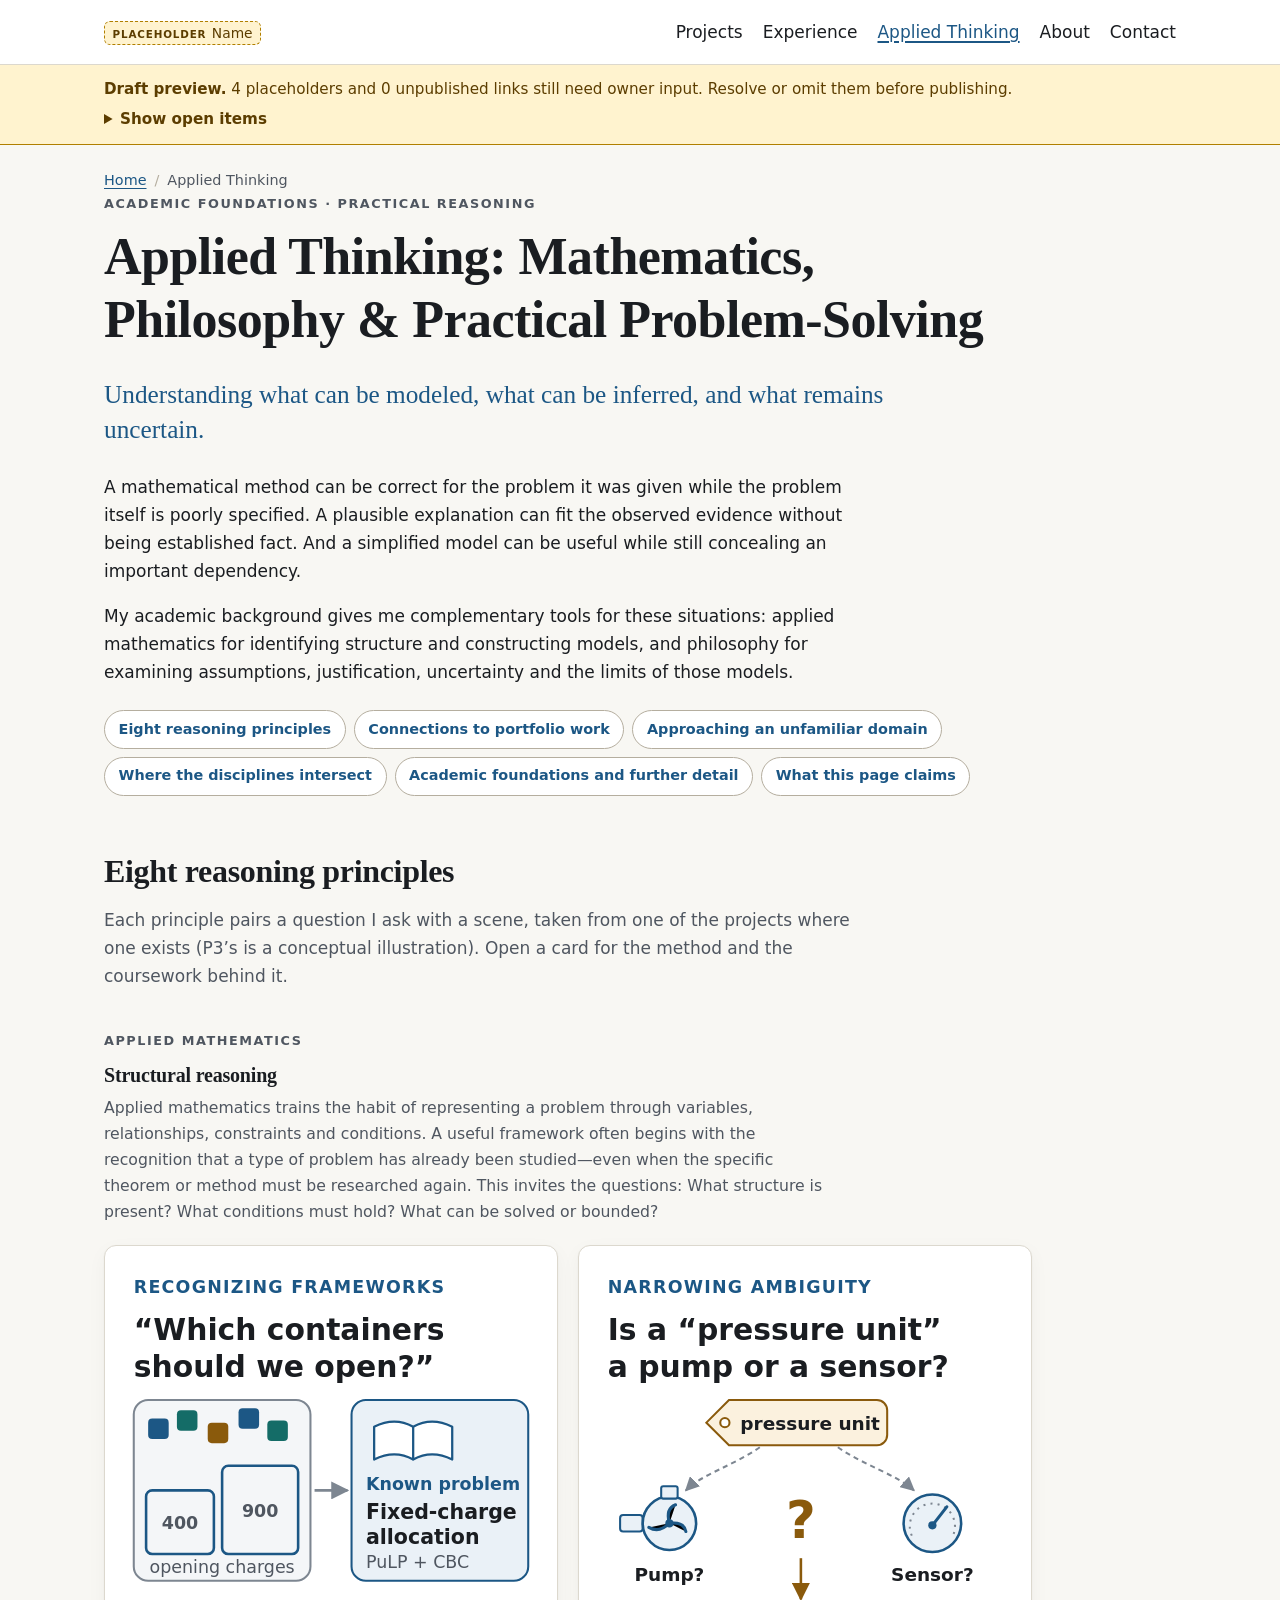
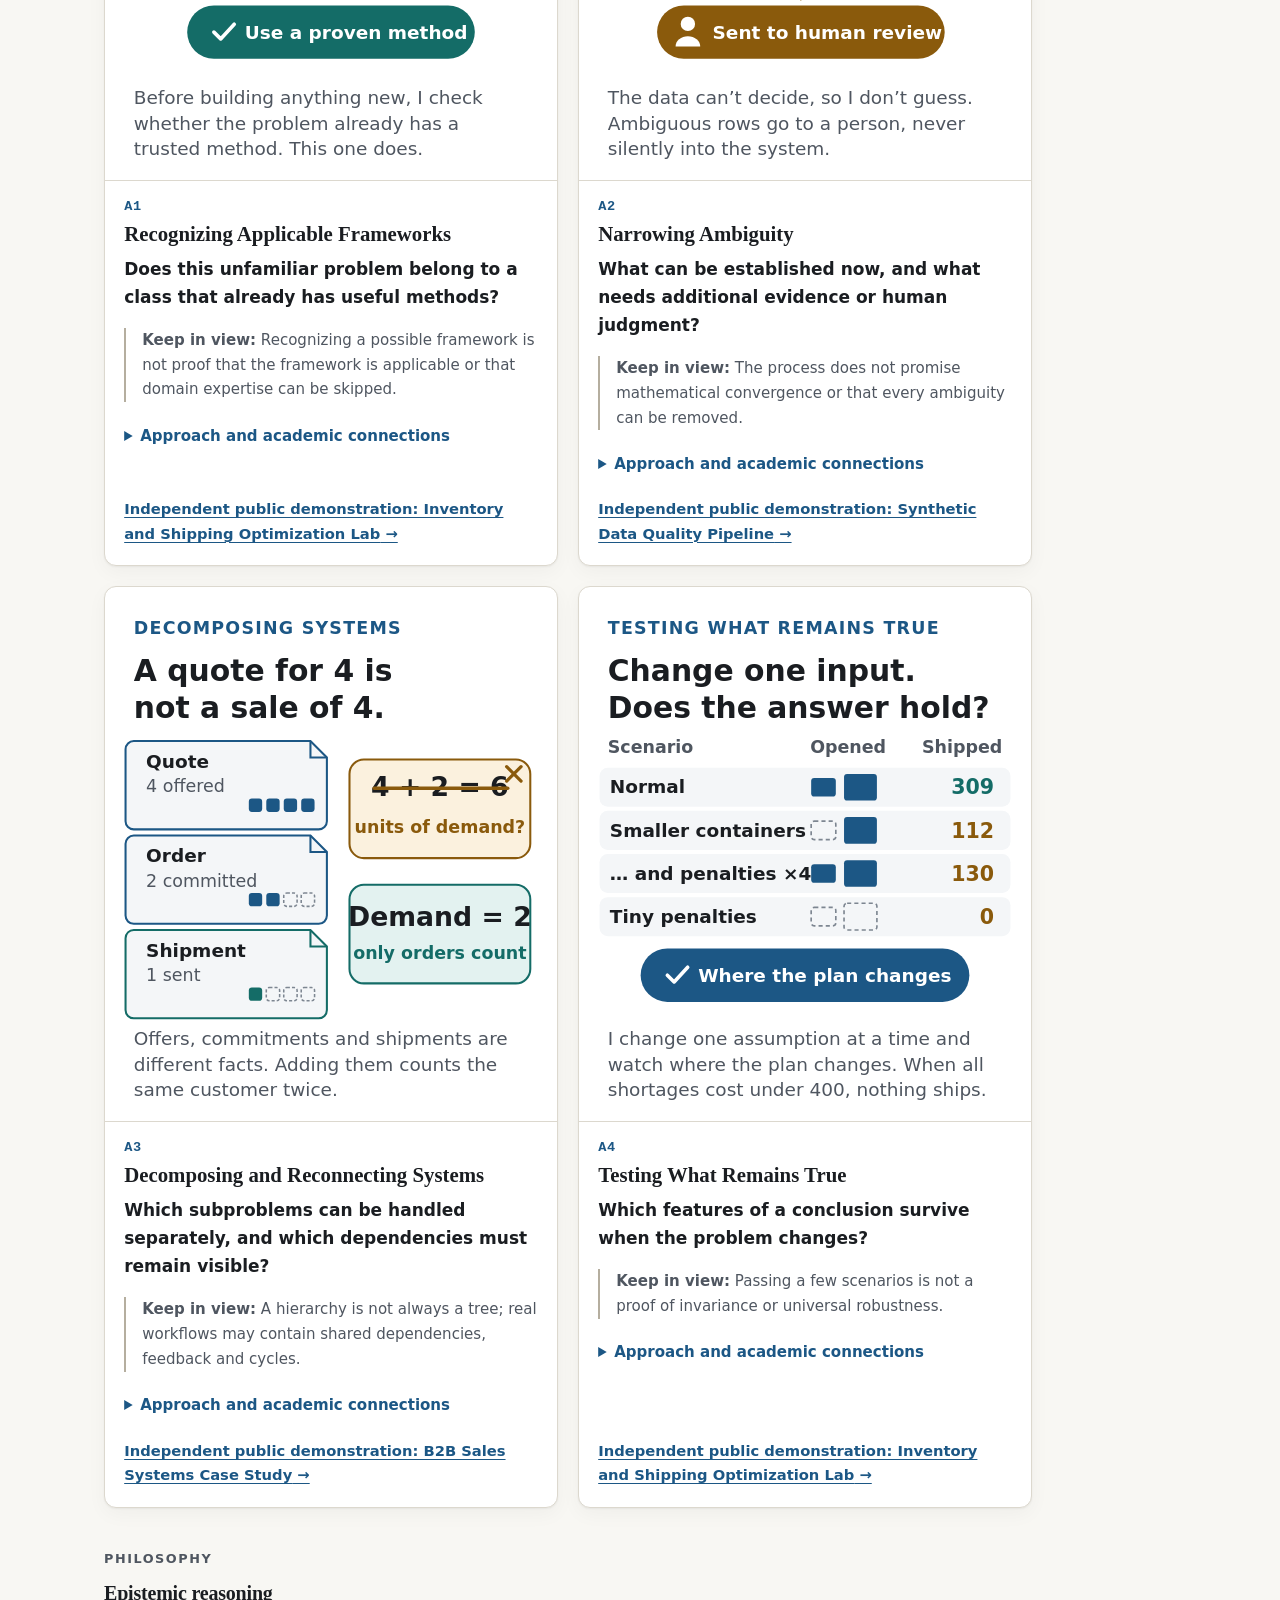
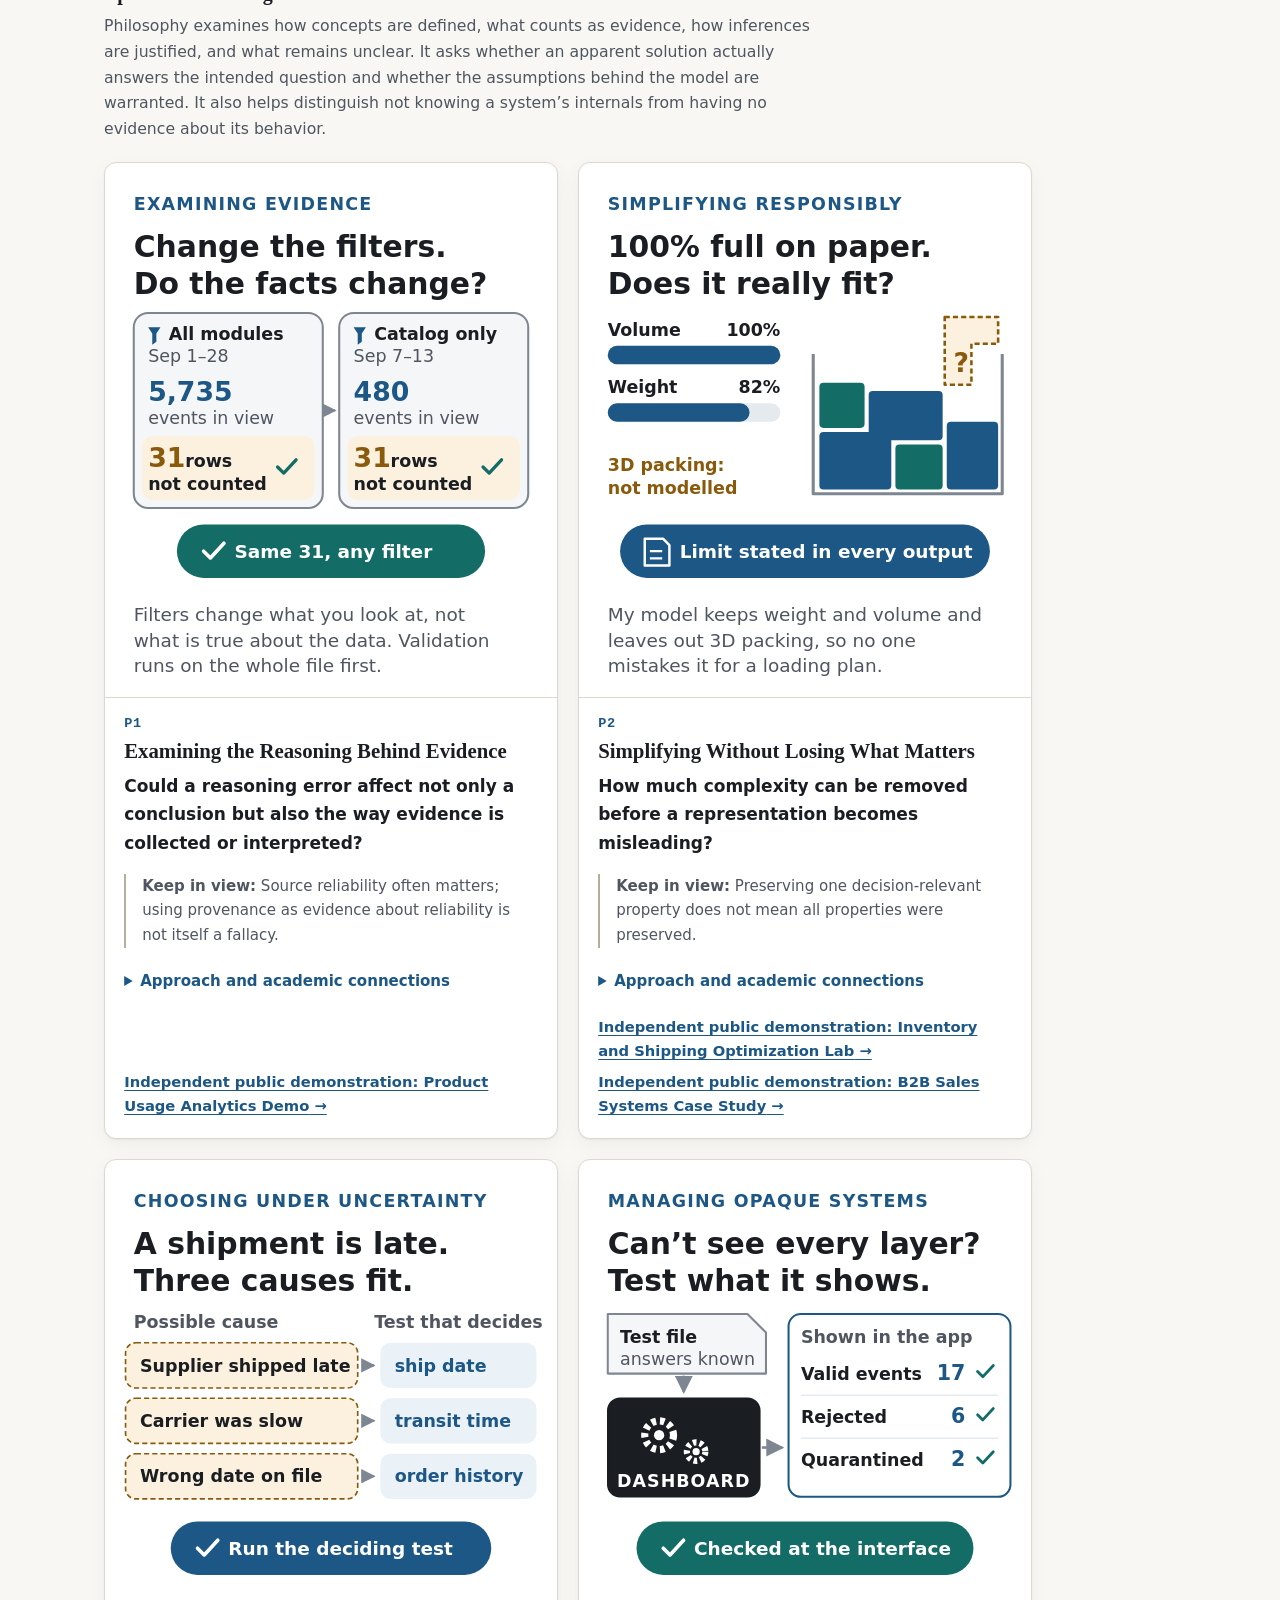
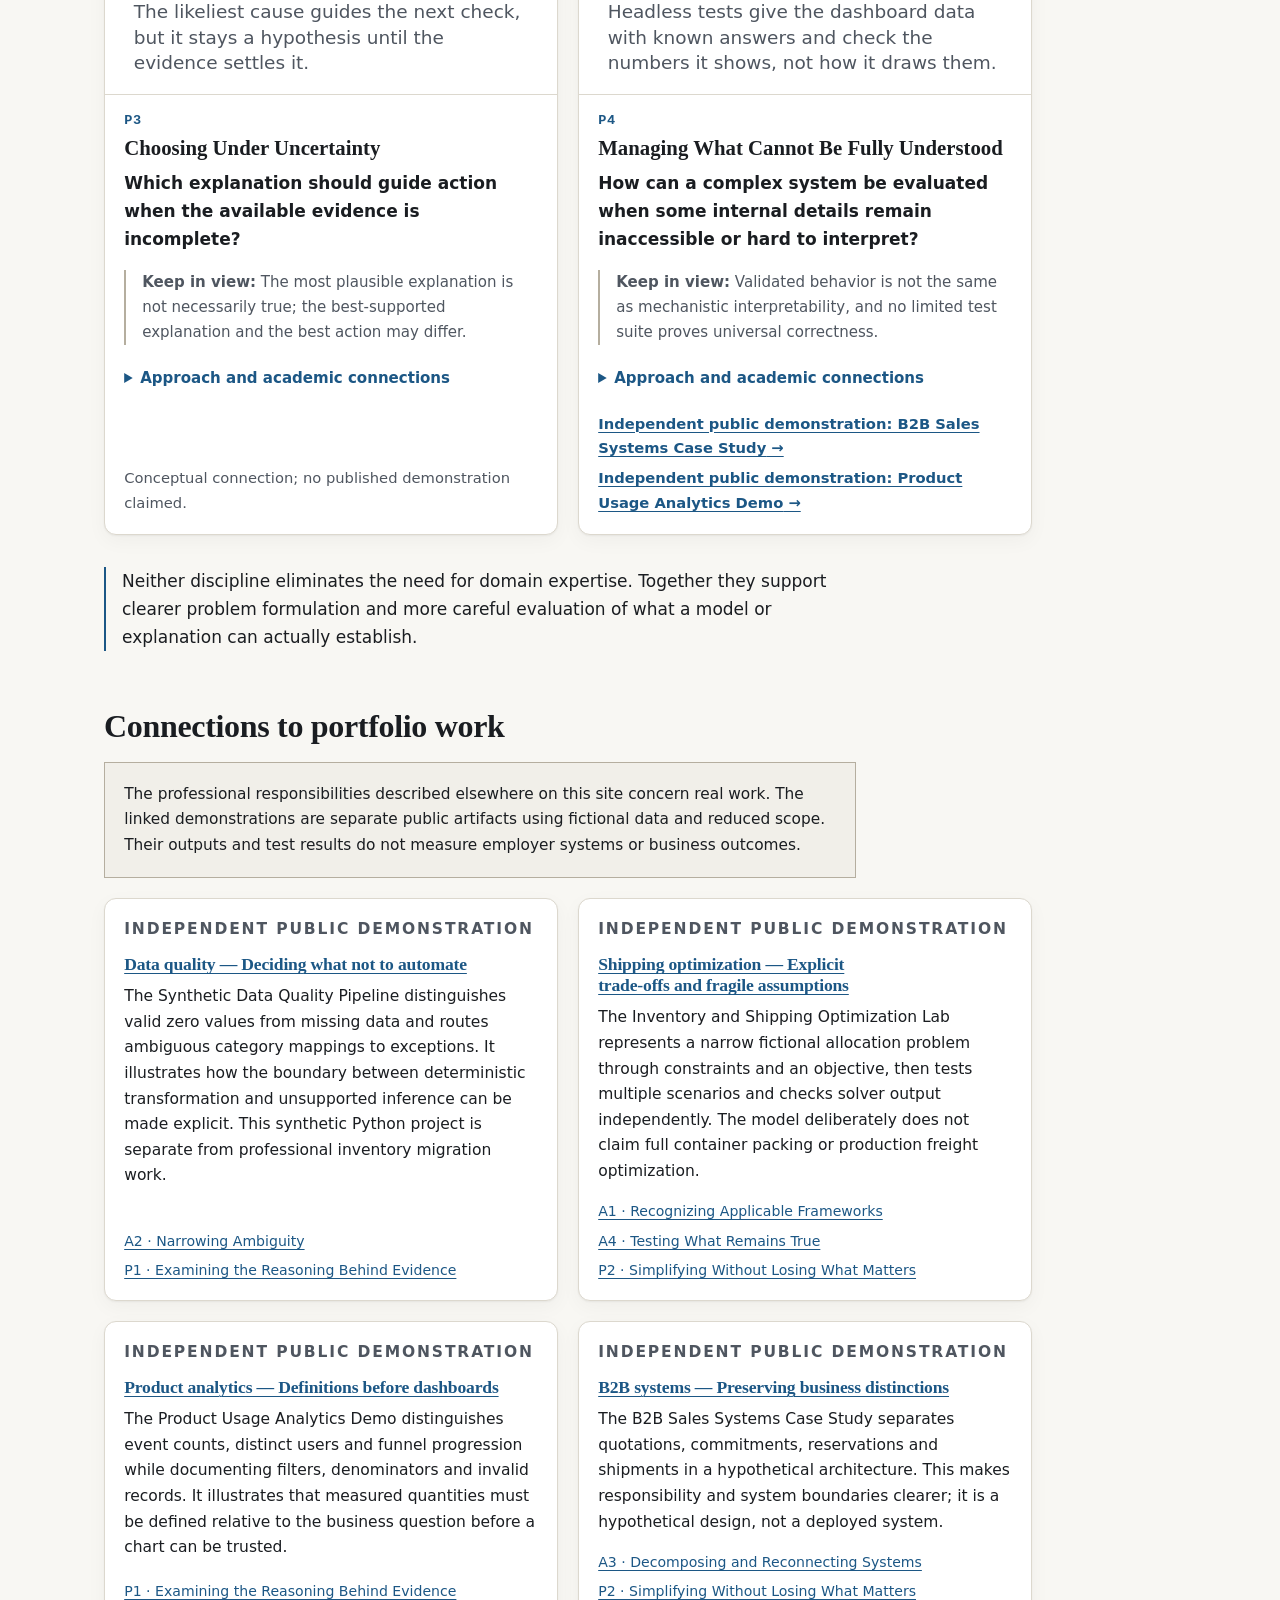
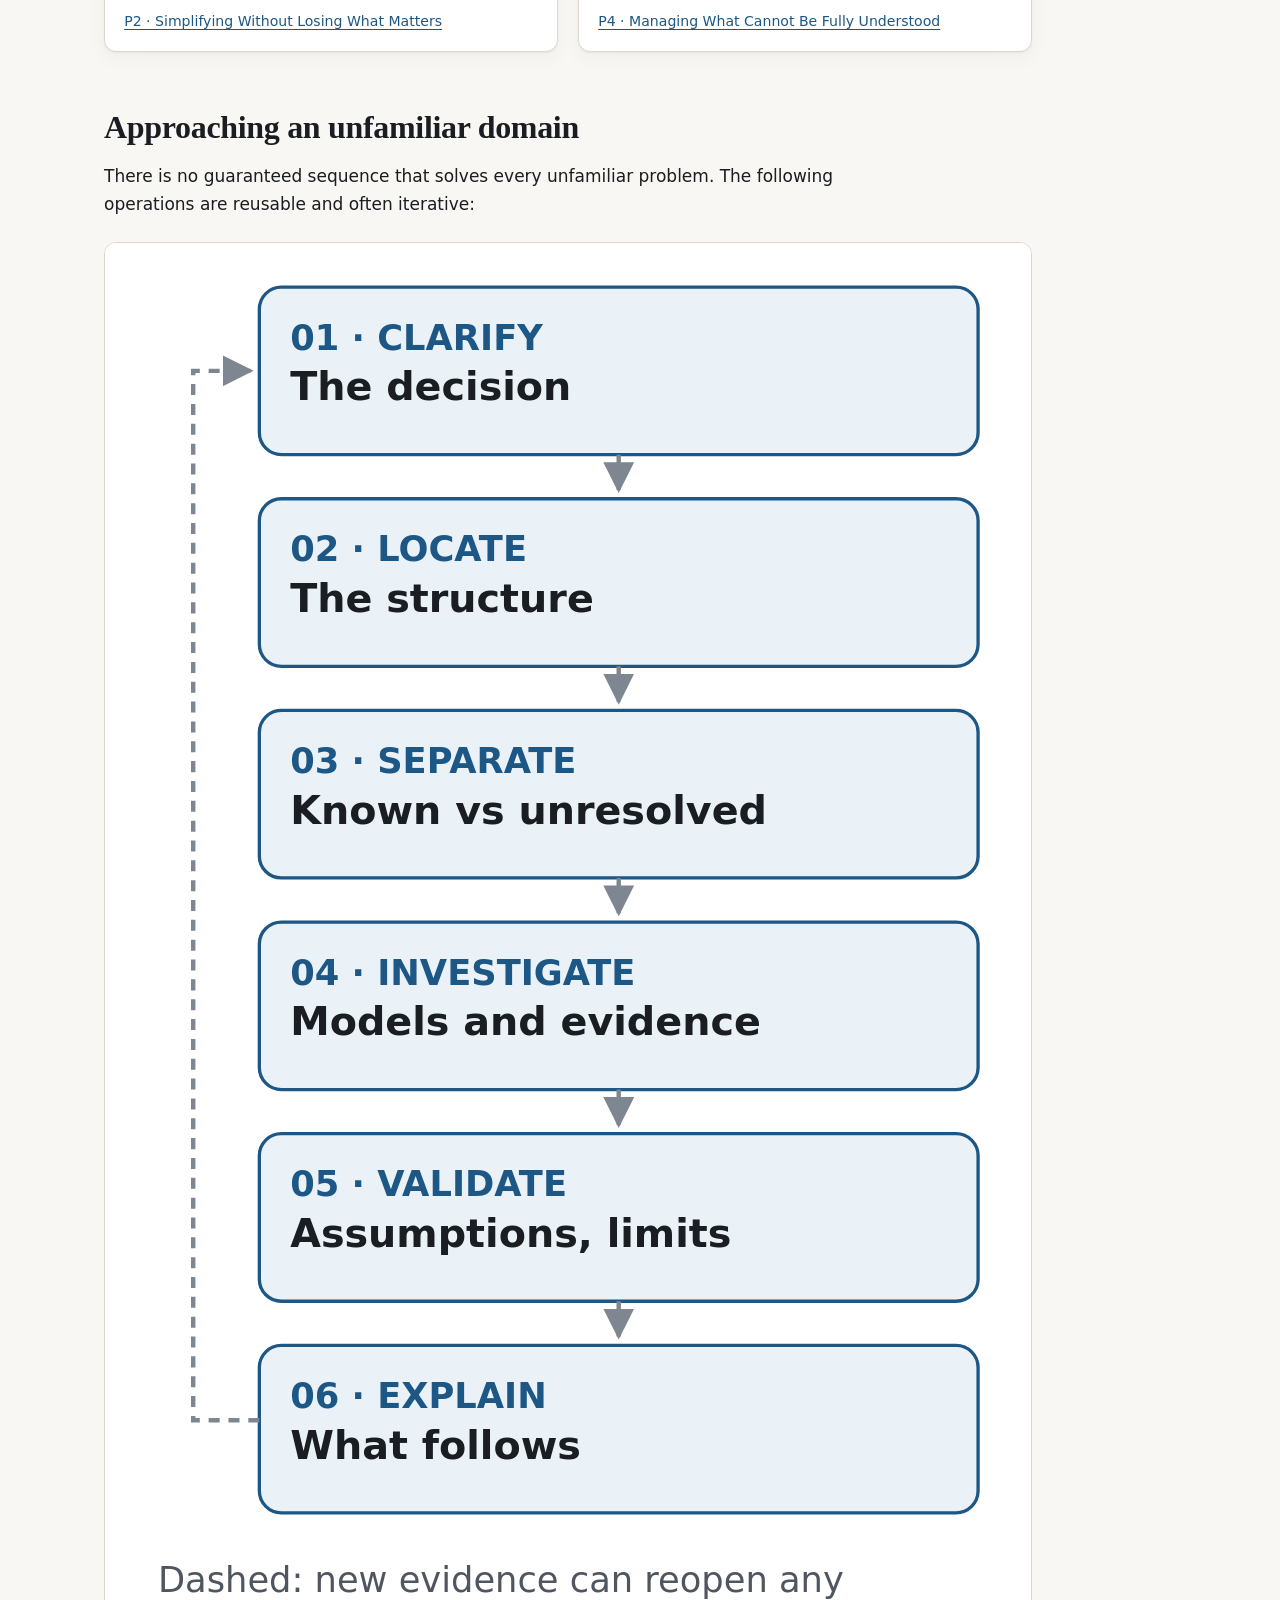
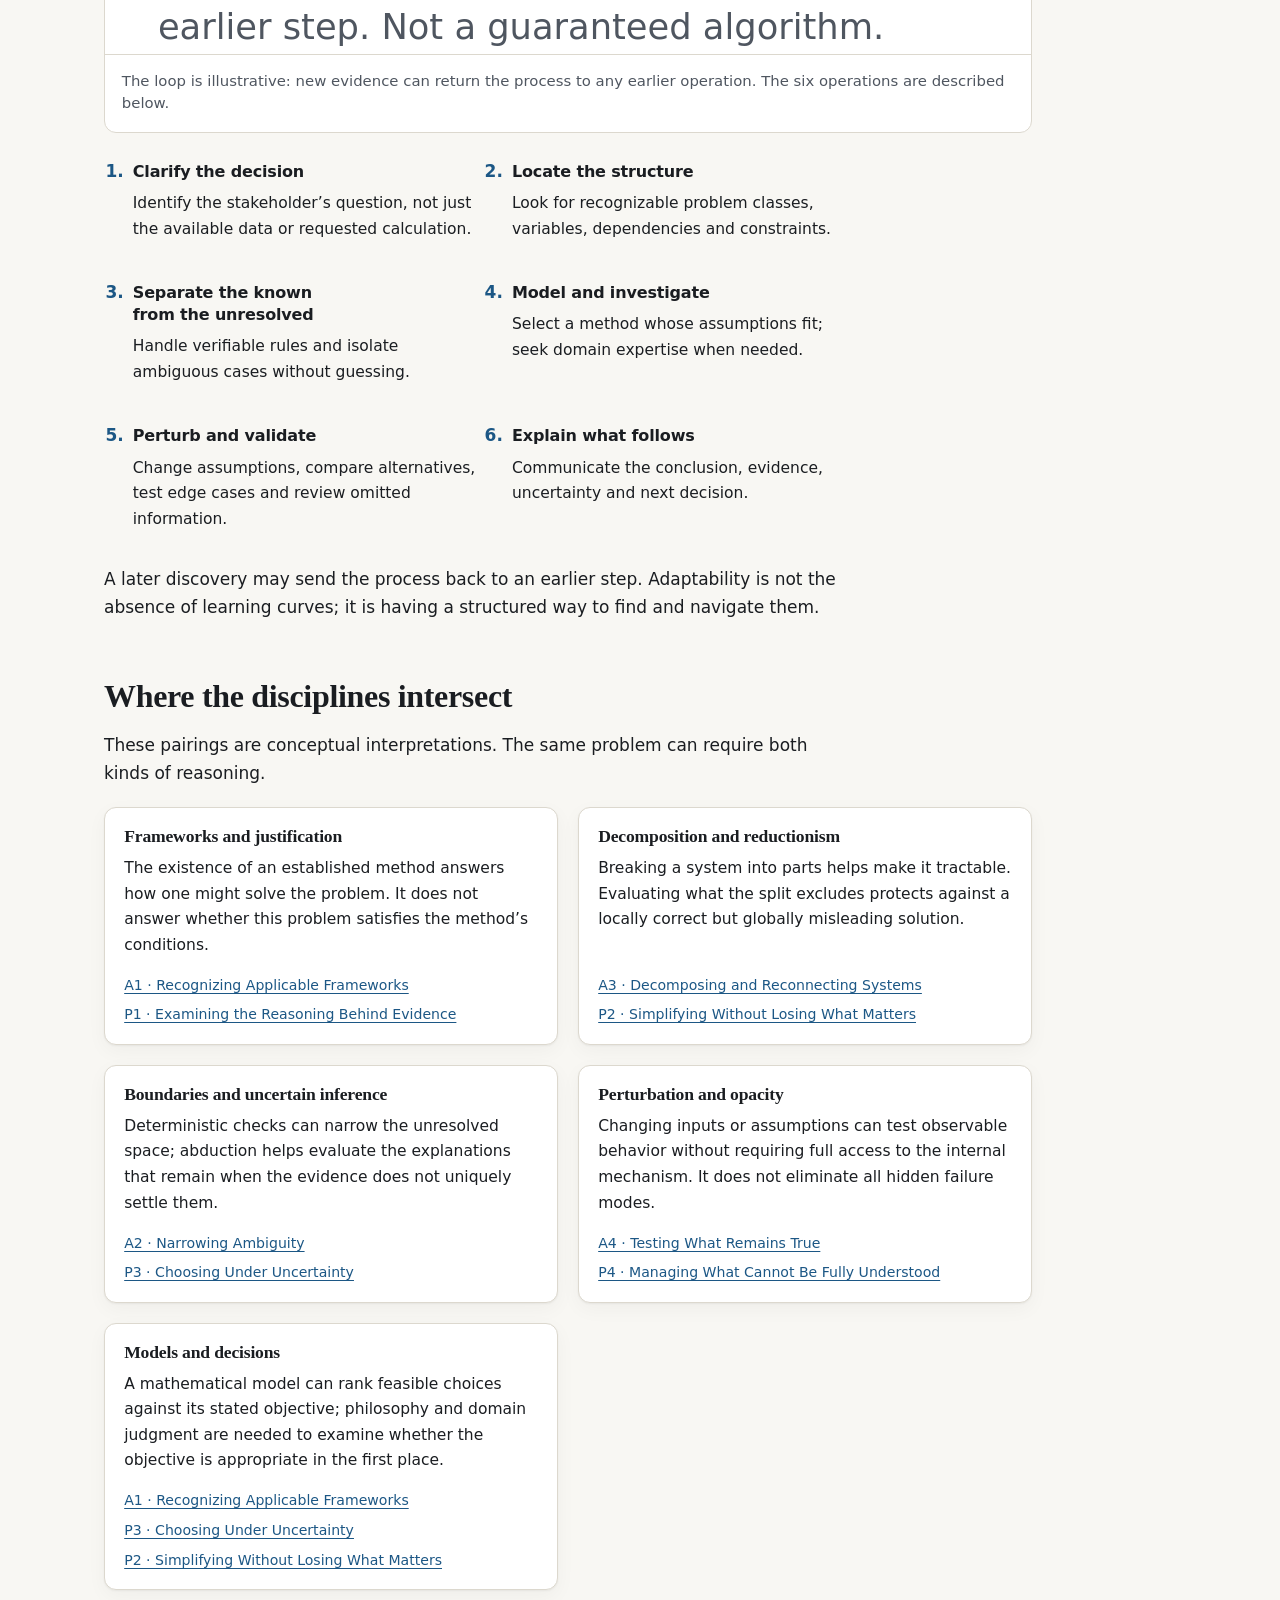
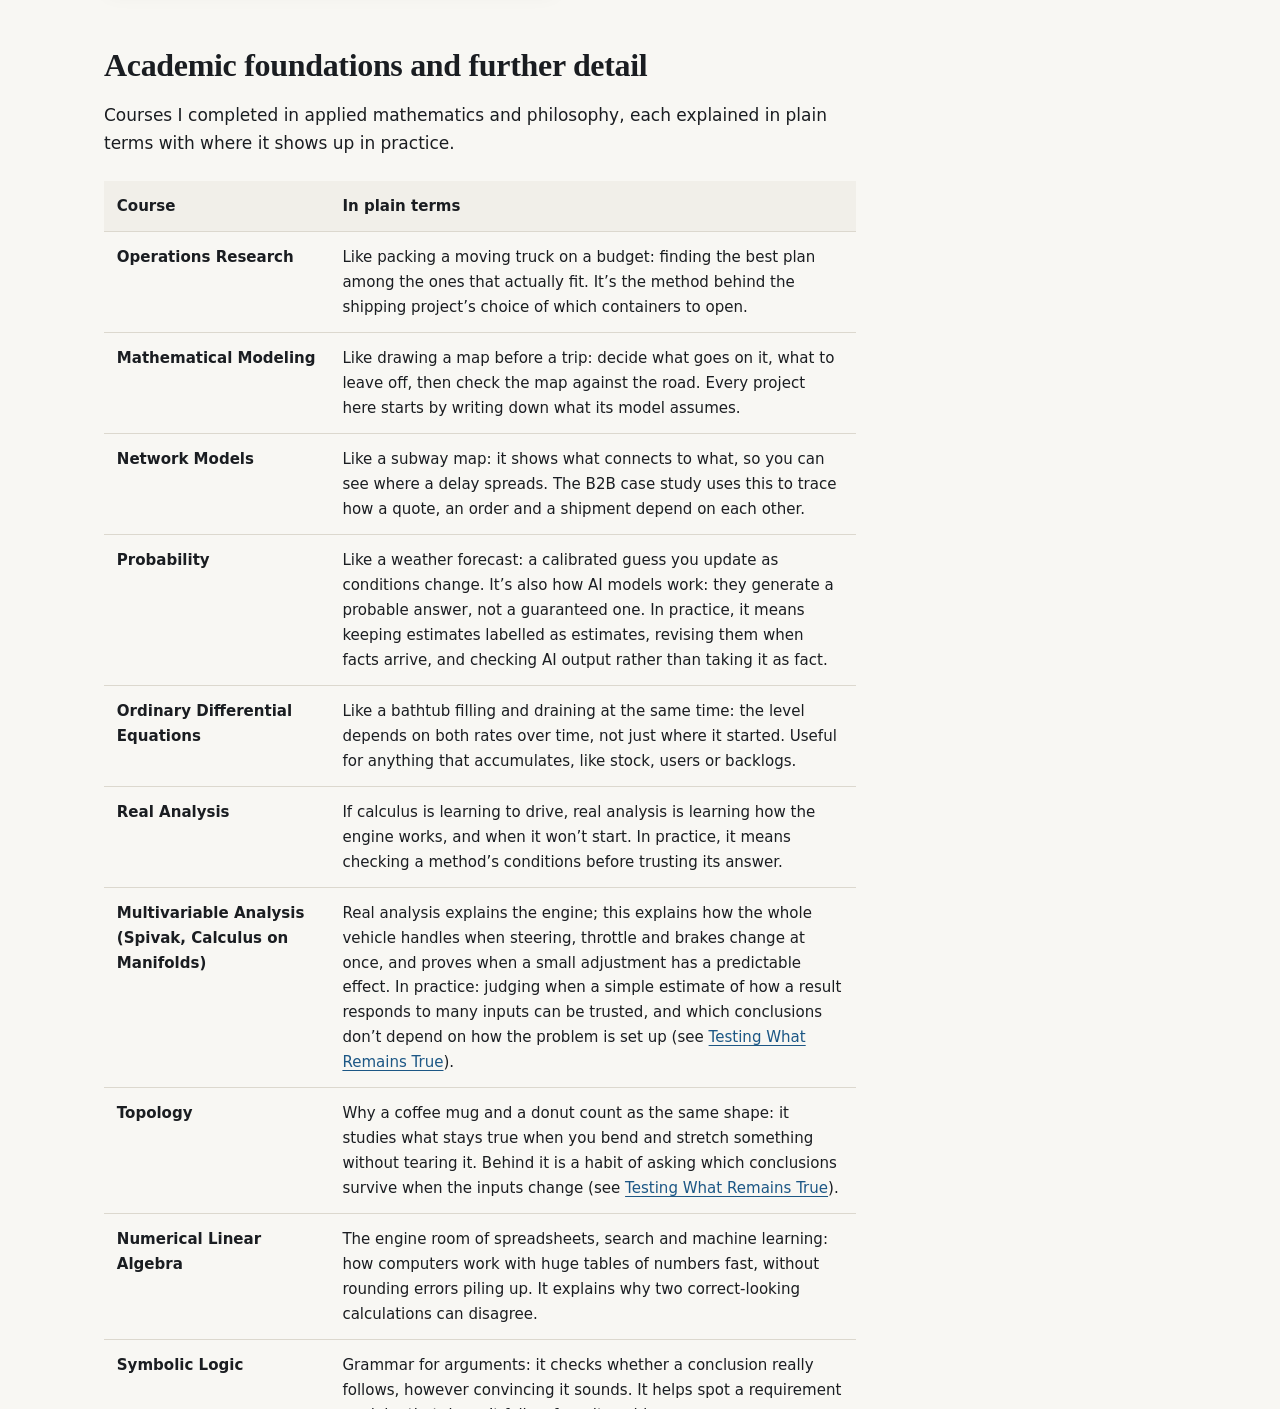
==== applied-thinking/index.html @ 70c60718 "Course table: link A4 by name, more technical HPC, AI in Probability - Topology and Multivariable An" ====
<!doctype html>
<html lang="en">
<head>
  <meta charset="utf-8">
  <meta name="viewport" content="width=device-width, initial-scale=1">
  <title>Applied Thinking · Independent Technical Portfolio</title>
  <meta name="description" content="Applied mathematics and philosophy as practical reasoning foundations, with eight principles and connections to independent public case studies.">
  <link rel="icon" href="data:,">
  <link rel="stylesheet" href="../assets/css/site.css">
  <script src="../assets/js/render.js" defer></script>
</head>
<body data-page="applied-thinking" data-root="..">
  <a class="skip-link" href="#main">Skip to main content</a>
  <header class="site-header" id="site-header"><div class="wrap header__inner">
      <a class="brand" href="../"><span class="ph"><span class="ph__tag">Placeholder</span> Name</span></a>
      <nav aria-label="Primary">
        <ul class="nav">
          <li><a href="../#projects">Projects</a></li>
          <li><a href="../#experience">Experience</a></li>
          <li><a href="../applied-thinking/" aria-current="page">Applied Thinking</a></li>
          <li><a href="../#about">About</a></li>
          <li><a href="../#contact">Contact</a></li>
        </ul>
      </nav>
    </div>
<!-- /site-header --></header>
  <div class="draft-banner" id="draft-banner" role="region" aria-label="Draft status"><div class="wrap">
      <p><strong>Draft preview.</strong> 4 placeholders and 0 unpublished links still need owner input. Resolve or omit them before publishing.</p>
      <details>
        <summary>Show open items</summary>
        <ul class="pending-list">
          <li>Name <code>owner.name</code></li><li>Public contact email <code>owner.email</code></li><li>Resume file or link <code>owner.resume</code></li><li>Other links (LinkedIn, etc.) <code>owner.otherLinks</code></li>
        </ul>
      </details>
    </div>
<!-- /draft-banner --></div>
  <main id="main" tabindex="-1" data-prerendered="true"><div class="wrap thinking-page"><nav class="crumbs" aria-label="Breadcrumb"><ol><li><a href="../">Home</a></li><li><span aria-current="page">Applied Thinking</span></li></ol></nav>
      <header class="thinking-hero" id="intro"><p class="eyebrow">Academic foundations · Practical reasoning</p><h1>Applied Thinking: Mathematics, Philosophy &amp; Practical Problem-Solving</h1><p class="thinking-tagline">Understanding what can be modeled, what can be inferred, and what remains uncertain.</p><p>A mathematical method can be correct for the problem it was given while the problem itself is poorly specified. A plausible explanation can fit the observed evidence without being established fact. And a simplified model can be useful while still concealing an important dependency.</p><p>My academic background gives me complementary tools for these situations: applied mathematics for identifying structure and constructing models, and philosophy for examining assumptions, justification, uncertainty and the limits of those models.</p>
        <nav class="jump-links" aria-label="On this page"><ul><li><a href="#principles">Eight reasoning principles</a></li><li><a href="#in-practice">Connections to portfolio work</a></li><li><a href="#workflow">Approaching an unfamiliar domain</a></li><li><a href="#connections">Where the disciplines intersect</a></li><li><a href="#academic">Academic foundations and further detail</a></li><li><a href="#limitations">What this page claims</a></li></ul></nav>
      </header>
      <div class="thinking-content"><section id="principles" class="thinking-section" aria-labelledby="principles-title"><h2 id="principles-title">Eight reasoning principles</h2><p class="section__lede">Each principle pairs a question I ask with a scene, taken from one of the projects where one exists (P3’s is a conceptual illustration). Open a card for the method and the coursework behind it.</p><div class="thinking-group" id="group-structural">
        <div class="thinking-group__intro"><p class="eyebrow">Applied mathematics</p><h3>Structural reasoning</h3><p>Applied mathematics trains the habit of representing a problem through variables, relationships, constraints and conditions. A useful framework often begins with the recognition that a type of problem has already been studied—even when the specific theorem or method must be researched again. This invites the questions: What structure is present? What conditions must hold? What can be solved or bounded?</p></div>
        <ul class="principle-cards"><li class="principle-card" id="framework-recognition">
      <article aria-labelledby="framework-recognition-title">
        <div class="principle-card__visual"><picture><source media="(prefers-color-scheme: dark)" srcset="../assets/visuals/tile-frameworks-dark.svg" width="440" height="520"><img src="../assets/visuals/tile-frameworks.svg" alt="Recognizing frameworks: “Which containers should we open?” is a known fixed-charge allocation problem, so a proven method (PuLP with the CBC solver) is used instead of a new rule of thumb." width="440" height="520" loading="lazy" decoding="async"></picture></div>
        <div class="principle-card__body">
          <p class="thinking-number">A1</p>
          <h4 id="framework-recognition-title">Recognizing Applicable Frameworks</h4>
          <p class="thinking-question">Does this unfamiliar problem belong to a class that already has useful methods?</p>
          <p class="thinking-caveat"><strong>Keep in view:</strong> Recognizing a possible framework is not proof that the framework is applicable or that domain expertise can be skipped.</p>
          <details><summary>Approach and academic connections</summary><div class="thinking-detail"><p>The starting point is not always remembering a formula. It may be recognizing that an assignment task resembles matching, that a shipping problem has an optimization structure, or that a workflow is a network of dependencies. That recognition makes it possible to research the appropriate tool instead of starting from nothing.</p><p><strong>How I approach it:</strong> Define the variables and objective, identify candidate methods, then verify their assumptions and limitations before using them.</p><p><strong>Related coursework and concepts:</strong> Operations Research, mathematical modeling, Real Analysis; theorems and their hypotheses.</p></div></details>
          <ul class="thinking-links"><li><a href="../projects/inventory-shipping-optimization-lab/">Independent public demonstration: Inventory and Shipping Optimization Lab<span aria-hidden="true">&nbsp;→</span></a></li></ul>
        </div>
      </article>
    </li><li class="principle-card" id="boundary-refinement">
      <article aria-labelledby="boundary-refinement-title">
        <div class="principle-card__visual"><picture><source media="(prefers-color-scheme: dark)" srcset="../assets/visuals/tile-ambiguity-dark.svg" width="440" height="520"><img src="../assets/visuals/tile-ambiguity.svg" alt="Narrowing ambiguity: is a “pressure unit” a pump or a sensor? The data can’t decide, so the row is sent to human review instead of guessed." width="440" height="520" loading="lazy" decoding="async"></picture></div>
        <div class="principle-card__body">
          <p class="thinking-number">A2</p>
          <h4 id="boundary-refinement-title">Narrowing Ambiguity</h4>
          <p class="thinking-question">What can be established now, and what needs additional evidence or human judgment?</p>
          <p class="thinking-caveat"><strong>Keep in view:</strong> The process does not promise mathematical convergence or that every ambiguity can be removed.</p>
          <details><summary>Approach and academic connections</summary><div class="thinking-detail"><p>Complex projects contain both well-specified cases and ambiguous exceptions. I favor establishing boundaries and handling cases whose rules can be validated before spending effort on unresolved ones. The remainder becomes a focused list of questions rather than a mixture of guesses and apparently finished work.</p><p><strong>How I approach it:</strong> State assumptions, separate deterministic transformations from conditional inferences, preserve exceptions, and revise the boundary as new information arrives.</p><p><strong>Related coursework and concepts:</strong> Constraint reasoning, iterative numerical methods, optimization, logical distinctions.</p></div></details>
          <ul class="thinking-links"><li><a href="../projects/synthetic-data-quality-pipeline/">Independent public demonstration: Synthetic Data Quality Pipeline<span aria-hidden="true">&nbsp;→</span></a></li></ul>
        </div>
      </article>
    </li><li class="principle-card" id="graph-decomposition">
      <article aria-labelledby="graph-decomposition-title">
        <div class="principle-card__visual"><picture><source media="(prefers-color-scheme: dark)" srcset="../assets/visuals/tile-decomposition-dark.svg" width="440" height="520"><img src="../assets/visuals/tile-decomposition.svg" alt="Decomposing systems: a quote for 4 units, an order for 2 and a shipment of 1 are different facts. Adding 4 + 2 gives a wrong 6 units of demand; committed demand is 2." width="440" height="520" loading="lazy" decoding="async"></picture></div>
        <div class="principle-card__body">
          <p class="thinking-number">A3</p>
          <h4 id="graph-decomposition-title">Decomposing and Reconnecting Systems</h4>
          <p class="thinking-question">Which subproblems can be handled separately, and which dependencies must remain visible?</p>
          <p class="thinking-caveat"><strong>Keep in view:</strong> A hierarchy is not always a tree; real workflows may contain shared dependencies, feedback and cycles.</p>
          <details><summary>Approach and academic connections</summary><div class="thinking-detail"><p>A complicated problem is often easier to work with as a set of smaller problems. But solving the parts independently can fail if the relationships between them are lost. A graph-like view helps track shared dependencies, interfaces, exceptions and how local decisions affect the system as a whole.</p><p><strong>How I approach it:</strong> Identify nodes and relationships, examine ownership and handoffs, solve tractable subproblems, then reconnect the results and check consistency.</p><p><strong>Related coursework and concepts:</strong> Network Models, graph theory, systems modeling, recursive decomposition.</p></div></details>
          <ul class="thinking-links"><li><a href="../projects/b2b-sales-systems-case-study/">Independent public demonstration: B2B Sales Systems Case Study<span aria-hidden="true">&nbsp;→</span></a></li></ul>
        </div>
      </article>
    </li><li class="principle-card" id="invariance-perturbation">
      <article aria-labelledby="invariance-perturbation-title">
        <div class="principle-card__visual"><picture><source media="(prefers-color-scheme: dark)" srcset="../assets/visuals/tile-invariance-dark.svg" width="440" height="520"><img src="../assets/visuals/tile-invariance.svg" alt="Testing what remains true: changing one input at a time. Normal: both containers open, 309 units ship. Smaller containers: only the large one opens, 112 ship. Smaller containers with penalties times 4: both open, 130 ship. Tiny penalties: none open, 0 ship, because all shortages together cost 288.5, less than the cheapest opening charge (400)." width="440" height="520" loading="lazy" decoding="async"></picture></div>
        <div class="principle-card__body">
          <p class="thinking-number">A4</p>
          <h4 id="invariance-perturbation-title">Testing What Remains True</h4>
          <p class="thinking-question">Which features of a conclusion survive when the problem changes?</p>
          <p class="thinking-caveat"><strong>Keep in view:</strong> Passing a few scenarios is not a proof of invariance or universal robustness.</p>
          <details><summary>Approach and academic connections</summary><div class="thinking-detail"><p>Changing a constraint, representation or input can reveal whether a conclusion depends on essential structure or an accidental choice. Some mathematical properties are invariant under defined transformations; in applied work, sensitivity and robustness tests serve a related—but not identical—purpose.</p><p><strong>How I approach it:</strong> Vary one assumption at a time, look for thresholds and failure cases, and record when the original reasoning stops applying.</p><p><strong>Related coursework and concepts:</strong> Linear Algebra, Real Analysis, sensitivity analysis, topology as a conceptual connection.</p></div></details>
          <ul class="thinking-links"><li><a href="../projects/inventory-shipping-optimization-lab/">Independent public demonstration: Inventory and Shipping Optimization Lab<span aria-hidden="true">&nbsp;→</span></a></li></ul>
        </div>
      </article>
    </li></ul>
      </div><div class="thinking-group" id="group-epistemic">
        <div class="thinking-group__intro"><p class="eyebrow">Philosophy</p><h3>Epistemic reasoning</h3><p>Philosophy examines how concepts are defined, what counts as evidence, how inferences are justified, and what remains unclear. It asks whether an apparent solution actually answers the intended question and whether the assumptions behind the model are warranted. It also helps distinguish not knowing a system’s internals from having no evidence about its behavior.</p></div>
        <ul class="principle-cards"><li class="principle-card" id="inference-evidence">
      <article aria-labelledby="inference-evidence-title">
        <div class="principle-card__visual"><picture><source media="(prefers-color-scheme: dark)" srcset="../assets/visuals/tile-filters-dark.svg" width="440" height="520"><img src="../assets/visuals/tile-filters.svg" alt="Examining evidence: all modules for September 1–28 show 5,735 events and catalog for one week shows 480, but the 31 rows not counted stay the same under any filter, because validation runs on the whole file first." width="440" height="520" loading="lazy" decoding="async"></picture></div>
        <div class="principle-card__body">
          <p class="thinking-number">P1</p>
          <h4 id="inference-evidence-title">Examining the Reasoning Behind Evidence</h4>
          <p class="thinking-question">Could a reasoning error affect not only a conclusion but also the way evidence is collected or interpreted?</p>
          <p class="thinking-caveat"><strong>Keep in view:</strong> Source reliability often matters; using provenance as evidence about reliability is not itself a fallacy.</p>
          <details><summary>Approach and academic connections</summary><div class="thinking-detail"><p>A logical mistake can occur before any calculation begins. If evidence is selected using an unjustified assumption, a sophisticated method may produce internally consistent results from a distorted picture of the world. The genetic fallacy illustrates the danger of treating the origin of a claim as decisive proof of its truth or falsity.</p><p><strong>How I approach it:</strong> Separate provenance from claim validity, inspect operational definitions, examine how data were selected, and distinguish observations from inferences.</p><p><strong>Related coursework and concepts:</strong> Symbolic Logic, Philosophy of Science, epistemology and philosophy of scientific method.</p></div></details>
          <ul class="thinking-links"><li><a href="../projects/product-usage-analytics-demo/">Independent public demonstration: Product Usage Analytics Demo<span aria-hidden="true">&nbsp;→</span></a></li></ul>
        </div>
      </article>
    </li><li class="principle-card" id="responsible-abstraction">
      <article aria-labelledby="responsible-abstraction-title">
        <div class="principle-card__visual"><picture><source media="(prefers-color-scheme: dark)" srcset="../assets/visuals/tile-abstraction-dark.svg" width="440" height="520"><img src="../assets/visuals/tile-abstraction.svg" alt="Simplifying responsibly: a container can be 100% full by volume and 82% by weight on paper and still not pack in 3D. The model keeps weight and volume, leaves out 3D packing and says so in every output." width="440" height="520" loading="lazy" decoding="async"></picture></div>
        <div class="principle-card__body">
          <p class="thinking-number">P2</p>
          <h4 id="responsible-abstraction-title">Simplifying Without Losing What Matters</h4>
          <p class="thinking-question">How much complexity can be removed before a representation becomes misleading?</p>
          <p class="thinking-caveat"><strong>Keep in view:</strong> Preserving one decision-relevant property does not mean all properties were preserved.</p>
          <details><summary>Approach and academic connections</summary><div class="thinking-detail"><p>Reduction is unavoidable in practical modeling. A simplified inventory model may be enough to compare resource allocations while being insufficient to certify real packing or operational feasibility. A good abstraction is evaluated against the question it must answer, not by how little detail it contains.</p><p><strong>How I approach it:</strong> State the decision the model supports, identify omitted behavior, test whether key relationships survive, and make limitations visible.</p><p><strong>Related coursework and concepts:</strong> Philosophical reductionism, mathematical abstraction, dimensionality reduction, numerical linear algebra.</p></div></details>
          <ul class="thinking-links"><li><a href="../projects/inventory-shipping-optimization-lab/">Independent public demonstration: Inventory and Shipping Optimization Lab<span aria-hidden="true">&nbsp;→</span></a></li><li><a href="../projects/b2b-sales-systems-case-study/">Independent public demonstration: B2B Sales Systems Case Study<span aria-hidden="true">&nbsp;→</span></a></li></ul>
        </div>
      </article>
    </li><li class="principle-card" id="abductive-reasoning">
      <article aria-labelledby="abductive-reasoning-title">
        <div class="principle-card__visual"><picture><source media="(prefers-color-scheme: dark)" srcset="../assets/visuals/tile-uncertainty-dark.svg" width="440" height="520"><img src="../assets/visuals/tile-uncertainty.svg" alt="Choosing under uncertainty, a conceptual illustration: a shipment is late, and three causes fit. Supplier shipped late, decided by the ship date; carrier was slow, decided by the transit time; wrong date on file, decided by the order history. The likeliest cause guides the next check but stays a hypothesis." width="440" height="520" loading="lazy" decoding="async"></picture></div>
        <div class="principle-card__body">
          <p class="thinking-number">P3</p>
          <h4 id="abductive-reasoning-title">Choosing Under Uncertainty</h4>
          <p class="thinking-question">Which explanation should guide action when the available evidence is incomplete?</p>
          <p class="thinking-caveat"><strong>Keep in view:</strong> The most plausible explanation is not necessarily true; the best-supported explanation and the best action may differ.</p>
          <details><summary>Approach and academic connections</summary><div class="thinking-detail"><p>Abductive reasoning compares competing explanations and asks which best accounts for what is known. It is useful in troubleshooting and exploratory research, where a single observation may be consistent with several causes. A provisional explanation can guide the next test without becoming an established fact.</p><p><strong>How I approach it:</strong> Generate alternatives, ask what evidence would distinguish them, examine the costs of further investigation, and choose actions while communicating uncertainty.</p><p><strong>Related coursework and concepts:</strong> Abductive reasoning, Probability, Bayesian updating as a possible formal tool, decision theory.</p></div></details>
          <p class="note">Conceptual connection; no published demonstration claimed.</p>
        </div>
      </article>
    </li><li class="principle-card" id="opacity-management">
      <article aria-labelledby="opacity-management-title">
        <div class="principle-card__visual"><picture><source media="(prefers-color-scheme: dark)" srcset="../assets/visuals/tile-opacity-dark.svg" width="440" height="520"><img src="../assets/visuals/tile-opacity.svg" alt="Managing opaque systems: headless tests give the dashboard a test file with known answers and check the numbers shown in the app: 17 valid events, 6 rejected and 2 quarantined rows." width="440" height="520" loading="lazy" decoding="async"></picture></div>
        <div class="principle-card__body">
          <p class="thinking-number">P4</p>
          <h4 id="opacity-management-title">Managing What Cannot Be Fully Understood</h4>
          <p class="thinking-question">How can a complex system be evaluated when some internal details remain inaccessible or hard to interpret?</p>
          <p class="thinking-caveat"><strong>Keep in view:</strong> Validated behavior is not the same as mechanistic interpretability, and no limited test suite proves universal correctness.</p>
          <details><summary>Approach and academic connections</summary><div class="thinking-detail"><p>Opacity has different causes: hidden information, complicated dependencies, computational limits, poorly documented interfaces, or difficult-to-interpret model internals. Those problems require different responses. Sometimes the appropriate goal is deeper explanation; sometimes it is bounded behavioral testing, observable interfaces, independent checks or explicit human review.</p><p><strong>How I approach it:</strong> Identify the type of opacity, clarify the required assurance, introduce tests and documentation, and avoid claiming understanding beyond the available evidence.</p><p><strong>Related coursework and concepts:</strong> Epistemology, philosophy of science, systems modeling, numerical verification.</p></div></details>
          <ul class="thinking-links"><li><a href="../projects/b2b-sales-systems-case-study/">Independent public demonstration: B2B Sales Systems Case Study<span aria-hidden="true">&nbsp;→</span></a></li><li><a href="../projects/product-usage-analytics-demo/">Independent public demonstration: Product Usage Analytics Demo<span aria-hidden="true">&nbsp;→</span></a></li></ul>
        </div>
      </article>
    </li></ul>
      </div><p class="thinking-shared">Neither discipline eliminates the need for domain expertise. Together they support clearer problem formulation and more careful evaluation of what a model or explanation can actually establish.</p></section><section id="in-practice" class="thinking-section" aria-labelledby="in-practice-title"><h2 id="in-practice-title">Connections to portfolio work</h2><p class="thinking-boundary">The professional responsibilities described elsewhere on this site concern real work. The linked demonstrations are separate public artifacts using fictional data and reduced scope. Their outputs and test results do not measure employer systems or business outcomes.</p><ul class="thinking-cards"><li><article><p class="eyebrow">Independent public demonstration</p><h3><a href="../projects/synthetic-data-quality-pipeline/">Data quality — Deciding what not to automate</a></h3><p>The Synthetic Data Quality Pipeline distinguishes valid zero values from missing data and routes ambiguous category mappings to exceptions. It illustrates how the boundary between deterministic transformation and unsupported inference can be made explicit. This synthetic Python project is separate from professional inventory migration work.</p><ul class="thinking-links"><li><a href="#boundary-refinement">A2 · Narrowing Ambiguity</a></li><li><a href="#inference-evidence">P1 · Examining the Reasoning Behind Evidence</a></li></ul></article></li><li><article><p class="eyebrow">Independent public demonstration</p><h3><a href="../projects/inventory-shipping-optimization-lab/">Shipping optimization — Explicit trade-offs and fragile assumptions</a></h3><p>The Inventory and Shipping Optimization Lab represents a narrow fictional allocation problem through constraints and an objective, then tests multiple scenarios and checks solver output independently. The model deliberately does not claim full container packing or production freight optimization.</p><ul class="thinking-links"><li><a href="#framework-recognition">A1 · Recognizing Applicable Frameworks</a></li><li><a href="#invariance-perturbation">A4 · Testing What Remains True</a></li><li><a href="#responsible-abstraction">P2 · Simplifying Without Losing What Matters</a></li></ul></article></li><li><article><p class="eyebrow">Independent public demonstration</p><h3><a href="../projects/product-usage-analytics-demo/">Product analytics — Definitions before dashboards</a></h3><p>The Product Usage Analytics Demo distinguishes event counts, distinct users and funnel progression while documenting filters, denominators and invalid records. It illustrates that measured quantities must be defined relative to the business question before a chart can be trusted.</p><ul class="thinking-links"><li><a href="#inference-evidence">P1 · Examining the Reasoning Behind Evidence</a></li><li><a href="#responsible-abstraction">P2 · Simplifying Without Losing What Matters</a></li></ul></article></li><li><article><p class="eyebrow">Independent public demonstration</p><h3><a href="../projects/b2b-sales-systems-case-study/">B2B systems — Preserving business distinctions</a></h3><p>The B2B Sales Systems Case Study separates quotations, commitments, reservations and shipments in a hypothetical architecture. This makes responsibility and system boundaries clearer; it is a hypothetical design, not a deployed system.</p><ul class="thinking-links"><li><a href="#graph-decomposition">A3 · Decomposing and Reconnecting Systems</a></li><li><a href="#responsible-abstraction">P2 · Simplifying Without Losing What Matters</a></li><li><a href="#opacity-management">P4 · Managing What Cannot Be Fully Understood</a></li></ul></article></li></ul></section><section id="workflow" class="thinking-section" aria-labelledby="workflow-title"><h2 id="workflow-title">Approaching an unfamiliar domain</h2><p>There is no guaranteed sequence that solves every unfamiliar problem. The following operations are reusable and often iterative:</p><figure class="technical-figure thinking-figure"><picture><source media="(prefers-color-scheme: dark) and (max-width: 39.99rem)" srcset="../assets/visuals/thinking-cycle-narrow-dark.svg" width="420" height="640"><source media="(max-width: 39.99rem)" srcset="../assets/visuals/thinking-cycle-narrow.svg" width="420" height="640"><source media="(prefers-color-scheme: dark)" srcset="../assets/visuals/thinking-cycle-dark.svg" width="760" height="320"><img src="../assets/visuals/thinking-cycle.svg" alt="Six reasoning operations form a cycle: clarify, locate, separate, investigate, validate and explain. A return path indicates that new evidence may reopen earlier questions." width="760" height="320" loading="lazy" decoding="async"></picture><figcaption>The loop is illustrative: new evidence can return the process to any earlier operation. The six operations are described below.</figcaption></figure><ol class="thinking-workflow"><li id="step-clarify"><h3>Clarify the decision</h3><p>Identify the stakeholder’s question, not just the available data or requested calculation.</p></li><li id="step-locate"><h3>Locate the structure</h3><p>Look for recognizable problem classes, variables, dependencies and constraints.</p></li><li id="step-separate"><h3>Separate the known from the unresolved</h3><p>Handle verifiable rules and isolate ambiguous cases without guessing.</p></li><li id="step-investigate"><h3>Model and investigate</h3><p>Select a method whose assumptions fit; seek domain expertise when needed.</p></li><li id="step-validate"><h3>Perturb and validate</h3><p>Change assumptions, compare alternatives, test edge cases and review omitted information.</p></li><li id="step-explain"><h3>Explain what follows</h3><p>Communicate the conclusion, evidence, uncertainty and next decision.</p></li></ol><p>A later discovery may send the process back to an earlier step. Adaptability is not the absence of learning curves; it is having a structured way to find and navigate them.</p></section><section id="connections" class="thinking-section" aria-labelledby="connections-title"><h2 id="connections-title">Where the disciplines intersect</h2><p>These pairings are conceptual interpretations. The same problem can require both kinds of reasoning.</p><ul class="thinking-cards"><li><article id="framework-justification"><h3>Frameworks and justification</h3><p>The existence of an established method answers how one might solve the problem. It does not answer whether this problem satisfies the method’s conditions.</p><ul class="thinking-links"><li><a href="#framework-recognition">A1 · Recognizing Applicable Frameworks</a></li><li><a href="#inference-evidence">P1 · Examining the Reasoning Behind Evidence</a></li></ul></article></li><li><article id="decomposition-reduction"><h3>Decomposition and reductionism</h3><p>Breaking a system into parts helps make it tractable. Evaluating what the split excludes protects against a locally correct but globally misleading solution.</p><ul class="thinking-links"><li><a href="#graph-decomposition">A3 · Decomposing and Reconnecting Systems</a></li><li><a href="#responsible-abstraction">P2 · Simplifying Without Losing What Matters</a></li></ul></article></li><li><article id="boundaries-inference"><h3>Boundaries and uncertain inference</h3><p>Deterministic checks can narrow the unresolved space; abduction helps evaluate the explanations that remain when the evidence does not uniquely settle them.</p><ul class="thinking-links"><li><a href="#boundary-refinement">A2 · Narrowing Ambiguity</a></li><li><a href="#abductive-reasoning">P3 · Choosing Under Uncertainty</a></li></ul></article></li><li><article id="robustness-opacity"><h3>Perturbation and opacity</h3><p>Changing inputs or assumptions can test observable behavior without requiring full access to the internal mechanism. It does not eliminate all hidden failure modes.</p><ul class="thinking-links"><li><a href="#invariance-perturbation">A4 · Testing What Remains True</a></li><li><a href="#opacity-management">P4 · Managing What Cannot Be Fully Understood</a></li></ul></article></li><li><article id="models-decisions"><h3>Models and decisions</h3><p>A mathematical model can rank feasible choices against its stated objective; philosophy and domain judgment are needed to examine whether the objective is appropriate in the first place.</p><ul class="thinking-links"><li><a href="#framework-recognition">A1 · Recognizing Applicable Frameworks</a></li><li><a href="#abductive-reasoning">P3 · Choosing Under Uncertainty</a></li><li><a href="#responsible-abstraction">P2 · Simplifying Without Losing What Matters</a></li></ul></article></li></ul></section><section id="academic" class="thinking-section" aria-labelledby="academic-title"><h2 id="academic-title">Academic foundations and further detail</h2><p>Courses I completed in applied mathematics and philosophy, each explained in plain terms with where it shows up in practice.</p><table class="thinking-table"><thead><tr><th scope="col">Course</th><th scope="col">In plain terms</th></tr></thead><tbody><tr><th scope="row">Operations Research</th><td>Like packing a moving truck on a budget: finding the best plan among the ones that actually fit. It’s the method behind the shipping project’s choice of which containers to open.</td></tr><tr><th scope="row">Mathematical Modeling</th><td>Like drawing a map before a trip: decide what goes on it, what to leave off, then check the map against the road. Every project here starts by writing down what its model assumes.</td></tr><tr><th scope="row">Network Models</th><td>Like a subway map: it shows what connects to what, so you can see where a delay spreads. The B2B case study uses this to trace how a quote, an order and a shipment depend on each other.</td></tr><tr><th scope="row">Probability</th><td>Like a weather forecast: a calibrated guess you update as conditions change. It’s also how AI models work: they generate a probable answer, not a guaranteed one. In practice, it means keeping estimates labelled as estimates, revising them when facts arrive, and checking AI output rather than taking it as fact.</td></tr><tr><th scope="row">Ordinary Differential Equations</th><td>Like a bathtub filling and draining at the same time: the level depends on both rates over time, not just where it started. Useful for anything that accumulates, like stock, users or backlogs.</td></tr><tr><th scope="row">Real Analysis</th><td>If calculus is learning to drive, real analysis is learning how the engine works, and when it won’t start. In practice, it means checking a method’s conditions before trusting its answer.</td></tr><tr><th scope="row">Multivariable Analysis (Spivak, Calculus on Manifolds)</th><td>Real analysis explains the engine; this explains how the whole vehicle handles when steering, throttle and brakes change at once, and proves when a small adjustment has a predictable effect. In practice: judging when a simple estimate of how a result responds to many inputs can be trusted, and which conclusions don’t depend on how the problem is set up (see <a href="#invariance-perturbation">Testing What Remains True</a>).</td></tr><tr><th scope="row">Topology</th><td>Why a coffee mug and a donut count as the same shape: it studies what stays true when you bend and stretch something without tearing it. Behind it is a habit of asking which conclusions survive when the inputs change (see <a href="#invariance-perturbation">Testing What Remains True</a>).</td></tr><tr><th scope="row">Numerical Linear Algebra</th><td>The engine room of spreadsheets, search and machine learning: how computers work with huge tables of numbers fast, without rounding errors piling up. It explains why two correct-looking calculations can disagree.</td></tr><tr><th scope="row">Symbolic Logic</th><td>Grammar for arguments: it checks whether a conclusion really follows, however convincing it sounds. It helps spot a requirement or claim that doesn’t follow from its evidence.</td></tr><tr><th scope="row">Philosophy of Science</th><td>How to tell a good test from a lucky one: what counts as evidence, and how a method can fool you. It’s why every result on this site says how it was checked.</td></tr><tr><th scope="row">High Performance Computing</th><td>Like running a restaurant kitchen at the dinner rush: the recipe matters, but so do how the work is split between cooks, where the ingredients sit and how often cooks wait on each other. In computing terms: dividing work across processors, keeping data close to where it’s computed and limiting communication overhead, so you know when a correct method will be too slow or costly at scale.</td></tr></tbody></table><p class="note">Detailed academic projects are deferred until reviewed artifacts are available.</p></section><section id="limitations" class="thinking-section" aria-labelledby="limitations-title"><h2 id="limitations-title">What this page claims</h2><p>This page describes transferable reasoning foundations, not a guarantee that a particular method works in every domain. Professional decisions still depend on appropriate evidence, stakeholder priorities, technical implementation and domain knowledge. The case studies show selected applications or analogues with their assumptions and limitations made explicit.</p><p class="thinking-boundary"><strong>Evidence boundary:</strong> The professional responsibilities described elsewhere on this site concern real work. The linked demonstrations are separate public artifacts using fictional data and reduced scope. Their outputs and test results do not measure employer systems or business outcomes.</p><div class="actions"><a class="btn btn--primary" href="../#projects">Explore the case studies</a></div></section></div></div>
<!-- /main --></main>
  <footer class="site-footer" id="site-footer"><div class="wrap footer__inner">
      <p>All data in these projects is fictional, and the results say nothing about my employer’s systems. The projects were built independently of my employer: AI tools did the implementation under my direction, and I approved the results. <a href="../how-these-were-built/">How these were built</a></p>
      <p>This site sets no cookies and loads no analytics, tracking scripts or third-party content.</p>
    </div>
<!-- /site-footer --></footer>
</body>
</html>
---- assets/css/site.css ----
/* Visual styles only. Site text lives in content/site.json. */

:root {
  color-scheme: light;
  --bg: #f8f7f3;
  --surface: #ffffff;
  --surface-sunk: #f1efe9;
  --text: #1a1d21;
  --muted: #4f5660;
  --border: #dcd8ce;
  --border-strong: #b5ae9f;
  --accent: #1c5785;
  --accent-hover: #123f62;
  --on-accent: #ffffff;
  --chip-bg: #e6eef5;
  --chip-fg: #1b4467;
  --ok-bg: #e2f0e6;
  --ok-fg: #17552e;
  --open-bg: #f5ebd0;
  --open-fg: #5f4200;
  --bad-bg: #f9e1e1;
  --bad-fg: #8c1c1c;
  --ph-bg: #fff3cf;
  --ph-fg: #5c3d00;
  --ph-border: #b07f00;
  --off-bg: #ecebe6;
  --off-fg: #575c63;
  --off-border: #b9b4a9;
  --code-bg: #f0eee8;
  --shadow: 0 1px 2px rgb(20 20 20 / 0.05), 0 6px 20px rgb(20 20 20 / 0.04);
  --radius: 12px;
  --radius-sm: 6px;
  --sans: system-ui, -apple-system, "Segoe UI", Roboto, "Helvetica Neue", Arial, sans-serif;
  --serif: "Iowan Old Style", "Palatino Linotype", Palatino, "Book Antiqua", Georgia, serif;
  --mono: ui-monospace, "Cascadia Code", "Cascadia Mono", Consolas, "SF Mono", Menlo, monospace;
}

@media (prefers-color-scheme: dark) {
  :root {
    color-scheme: dark;
    --bg: #111315;
    --surface: #191c1f;
    --surface-sunk: #15181a;
    --text: #e9e7e2;
    --muted: #a9aeb5;
    --border: #2d3237;
    --border-strong: #4a5057;
    --accent: #8cc0ea;
    --accent-hover: #b8d8f3;
    --on-accent: #0c1923;
    --chip-bg: #1d2a36;
    --chip-fg: #b9d6ee;
    --ok-bg: #15301f;
    --ok-fg: #9bdcb0;
    --open-bg: #33290f;
    --open-fg: #f0cf7a;
    --bad-bg: #3a1717;
    --bad-fg: #f2a7a7;
    --ph-bg: #2e250a;
    --ph-fg: #f5d47e;
    --ph-border: #a87f14;
    --off-bg: #202326;
    --off-fg: #a6abb1;
    --off-border: #474c52;
    --code-bg: #1f2326;
    --shadow: none;
  }
}

/* ---------- base ---------- */

*, *::before, *::after { box-sizing: border-box; }

html {
  -webkit-text-size-adjust: 100%;
  text-size-adjust: 100%;
  scroll-padding-top: 1rem;
}

@media (prefers-reduced-motion: no-preference) {
  html { scroll-behavior: smooth; }
}

body {
  margin: 0;
  background: var(--bg);
  color: var(--text);
  font: 400 1.0625rem/1.65 var(--sans);
}

a {
  color: var(--accent);
  text-decoration-thickness: 1px;
  text-underline-offset: 0.18em;
}

a:hover { color: var(--accent-hover); text-decoration-thickness: 2px; }

:focus-visible {
  outline: 3px solid var(--accent);
  outline-offset: 3px;
  border-radius: 4px;
}

main:focus { outline: none; }

h1, h2, h3 {
  margin: 0 0 0.5em;
  font-family: var(--serif);
  font-weight: 600;
  line-height: 1.2;
  letter-spacing: -0.01em;
  text-wrap: balance;
}

h1 { font-size: clamp(2.1rem, 1.6rem + 2.4vw, 3.25rem); }
h2 { font-size: clamp(1.55rem, 1.35rem + 0.9vw, 2rem); }
h3 { font-size: 1.25rem; }

h4 { margin: 0 0 0.75rem; font: 600 1.3rem/1.3 var(--serif); text-wrap: balance; }

p { margin: 0 0 1em; }

code {
  padding: 0.1em 0.35em;
  border-radius: 4px;
  background: var(--code-bg);
  font-family: var(--mono);
  font-size: 0.88em;
  overflow-wrap: anywhere;
}

.wrap {
  width: 100%;
  max-width: 70rem;
  margin-inline: auto;
  padding-inline: 1rem;
}

@media (min-width: 40rem) {
  .wrap { padding-inline: 1.5rem; }
}

.visually-hidden {
  position: absolute !important;
  width: 1px;
  height: 1px;
  margin: -1px;
  padding: 0;
  overflow: hidden;
  clip: rect(0 0 0 0);
  white-space: nowrap;
  border: 0;
}

.skip-link {
  position: absolute;
  top: -100px;
  left: 1rem;
  z-index: 10;
  padding: 0.6rem 1rem;
  border-radius: var(--radius-sm);
  background: var(--accent);
  color: var(--on-accent);
  font-weight: 600;
}

.skip-link:focus { top: 1rem; color: var(--on-accent); }

.note { color: var(--muted); font-size: 0.92rem; }

/* ---------- header, banner, footer ---------- */

.site-header {
  border-bottom: 1px solid var(--border);
  background: var(--surface);
}

.header__inner {
  display: flex;
  flex-wrap: wrap;
  align-items: center;
  justify-content: space-between;
  gap: 0.25rem 1.5rem;
  padding-block: 0.6rem;
}

.brand {
  padding-block: 0.4rem;
  color: var(--text);
  font-family: var(--serif);
  font-size: 1.2rem;
  font-weight: 600;
  text-decoration: none;
}

.brand:hover { color: var(--accent); }
.brand .ph { font-size: 0.72em; }

.nav {
  display: flex;
  flex-wrap: wrap;
  gap: 0 1.25rem;
  margin: 0;
  padding: 0;
  list-style: none;
}

.nav a {
  display: inline-block;
  padding-block: 0.5rem;
  color: var(--text);
  font-weight: 500;
  text-decoration: none;
}

.nav a:hover { color: var(--accent); text-decoration: underline; }

.draft-banner {
  border-bottom: 1px solid var(--ph-border);
  background: var(--ph-bg);
  color: var(--ph-fg);
  font-size: 0.95rem;
}

.draft-banner .wrap { padding-block: 0.75rem; }
.draft-banner p { margin: 0; }
.draft-banner details { margin-top: 0.35rem; }
.draft-banner summary { width: fit-content; font-weight: 600; cursor: pointer; }

.pending-list {
  margin: 0.5rem 0 0.25rem;
  padding-left: 1.2rem;
  columns: 2 24rem;
  column-gap: 2.5rem;
}

.pending-list li { margin-bottom: 0.35rem; break-inside: avoid; }

.pending-list code {
  display: block;
  padding: 0;
  background: none;
  color: inherit;
  font-size: 0.8em;
}

.site-footer {
  border-top: 1px solid var(--border);
  background: var(--surface);
  color: var(--muted);
  font-size: 0.9rem;
}

.footer__inner { padding-block: 1.75rem 2rem; }
.site-footer p { max-width: 52rem; }
.site-footer p:last-child { margin-bottom: 0; }

/* ---------- placeholders and disabled links ---------- */

.ph {
  display: inline-flex;
  flex-wrap: wrap;
  align-items: baseline;
  gap: 0.4em;
  padding: 0.05em 0.55em;
  border: 1.5px dashed var(--ph-border);
  border-radius: var(--radius-sm);
  background: var(--ph-bg);
  color: var(--ph-fg);
  font-family: var(--sans);
  font-size: 0.85em;
  font-weight: 500;
  line-height: 1.5;
  letter-spacing: 0;
}

.ph__tag {
  font-size: 0.75em;
  font-weight: 700;
  letter-spacing: 0.08em;
  text-transform: uppercase;
}

.ph--block {
  display: block;
  max-width: 44rem;
  margin: 0 0 1rem;
  padding: 0.85rem 1rem;
  font-size: 0.95rem;
}

.ph--block p { margin: 0.3rem 0 0; }
.ph--block .ph__title { margin: 0; font-weight: 600; }
.ph--block code { padding: 0; background: none; color: inherit; }
.ph__path { font-size: 0.88em; }

h1 .ph { font-size: 0.5em; vertical-align: middle; }

.btn {
  display: inline-flex;
  align-items: center;
  flex-wrap: wrap;
  gap: 0.15rem 0.5rem;
  min-height: 2.75rem;
  padding: 0.5rem 1rem;
  border: 1.5px solid var(--accent);
  border-radius: 8px;
  background: transparent;
  color: var(--accent);
  font-size: 0.95rem;
  font-weight: 600;
  line-height: 1.3;
  text-decoration: none;
}

.btn:hover { background: var(--chip-bg); color: var(--accent-hover); }

.btn--primary { background: var(--accent); color: var(--on-accent); }
.btn--primary:hover { border-color: var(--accent-hover); background: var(--accent-hover); color: var(--on-accent); }

.btn--off,
.btn--off:hover {
  border: 1.5px dashed var(--off-border);
  background: var(--off-bg);
  color: var(--off-fg);
  cursor: not-allowed;
}

.btn__note { font-size: 0.85em; font-weight: 500; }
.btn__note::before { content: "· "; }

.icon { flex: none; }

.actions {
  display: flex;
  flex-wrap: wrap;
  gap: 0.6rem;
}

@media (forced-colors: active) {
  .btn--off { border-color: GrayText; color: GrayText; }
  .ph { border-color: CanvasText; }
}

/* ---------- home ---------- */

.hero { padding-block: clamp(2.5rem, 7vw, 5rem) clamp(2rem, 5vw, 3rem); }

.eyebrow {
  margin-bottom: 0.75rem;
  color: var(--muted);
  font-size: 0.8rem;
  font-weight: 700;
  letter-spacing: 0.12em;
  text-transform: uppercase;
}

.hero__intro { max-width: 44rem; }

.hero__summary {
  max-width: 44rem;
  margin: 0;
  color: var(--muted);
  font-size: clamp(1.1rem, 1rem + 0.4vw, 1.3rem);
  line-height: 1.55;
}

.section {
  padding-block: clamp(2.25rem, 5vw, 3.5rem);
  border-top: 1px solid var(--border);
}

.section__lede { max-width: 46rem; color: var(--muted); }

.cards {
  display: grid;
  grid-template-columns: repeat(auto-fill, minmax(min(100%, 28rem), 1fr));
  gap: 1.25rem;
  margin: 1.75rem 0 0;
  padding: 0;
  list-style: none;
}

.cards > li { display: flex; }

.card {
  display: flex;
  flex-direction: column;
  width: 100%;
  padding: 1.4rem 1.4rem 1.3rem;
  border: 1px solid var(--border);
  border-radius: var(--radius);
  background: var(--surface);
  box-shadow: var(--shadow);
}

.card h3 { margin: 0.75rem 0 0.9rem; font-size: 1.4rem; }
.card .actions { margin-top: auto; }

.chip {
  display: inline-block;
  width: fit-content;
  margin: 0;
  padding: 0.25rem 0.65rem;
  border-radius: 999px;
  background: var(--chip-bg);
  color: var(--chip-fg);
  font-size: 0.74rem;
  font-weight: 700;
  letter-spacing: 0.06em;
  text-transform: uppercase;
}

.facts { margin: 0 0 1rem; font-size: 0.98rem; }

.facts dt,
.toc__title,
.pager__dir,
.code-label {
  color: var(--muted);
  font-size: 0.74rem;
  font-weight: 700;
  letter-spacing: 0.08em;
  text-transform: uppercase;
}

.facts dd { margin: 0.1rem 0 0.8rem; }

.tags {
  display: flex;
  flex-wrap: wrap;
  gap: 0.4rem;
  margin: 0 0 1.25rem;
  padding: 0;
  list-style: none;
}

.tags li {
  padding: 0.15rem 0.65rem;
  border: 1px solid var(--border-strong);
  border-radius: 999px;
  background: var(--surface);
  font-size: 0.82rem;
}

.about-grid {
  display: grid;
  grid-template-columns: repeat(auto-fit, minmax(min(100%, 19rem), 1fr));
  gap: 1.75rem 2.5rem;
  margin-top: 1.5rem;
}

.about-grid h3 { font-size: 1.15rem; }

.contact {
  display: grid;
  grid-template-columns: max-content minmax(0, 1fr);
  gap: 0.9rem 2rem;
  max-width: 46rem;
  margin: 1.5rem 0 0;
}

.contact dt { font-weight: 600; }
.contact dd { margin: 0; }

@media (max-width: 30rem) {
  .contact { grid-template-columns: 1fr; gap: 0.2rem; }
  .contact dd { margin-bottom: 0.9rem; }
}

/* ---------- case study ---------- */

.crumbs ol {
  display: flex;
  flex-wrap: wrap;
  gap: 0.25rem 0.5rem;
  margin: 1.5rem 0 0;
  padding: 0;
  color: var(--muted);
  font-size: 0.9rem;
  list-style: none;
}

.crumbs li + li::before { content: "/"; margin-right: 0.5rem; color: var(--border-strong); }

.cs-head {
  padding-block: 1.75rem 2rem;
  border-bottom: 1px solid var(--border);
}

.cs-head h1 { margin-top: 0.8rem; }
.cs-type { color: var(--muted); }

.cs-layout {
  display: grid;
  grid-template-columns: minmax(0, 1fr);
  gap: 2rem;
  padding-block: 2rem 2.5rem;
}

.toc {
  padding: 1rem 1.1rem;
  border: 1px solid var(--border);
  border-radius: var(--radius);
  background: var(--surface);
  font-size: 0.93rem;
}

.toc__title { margin-bottom: 0.4rem; }

.toc ol {
  margin: 0;
  padding: 0;
  list-style: none;
  columns: 2 11rem;
  column-gap: 1.5rem;
}

.toc a {
  display: block;
  padding-block: 0.3rem;
  color: var(--text);
  text-decoration: none;
}

.toc a:hover { color: var(--accent); text-decoration: underline; }

@media (min-width: 62rem) {
  .cs-layout { grid-template-columns: 13.5rem minmax(0, 1fr); gap: 3.5rem; }

  .toc {
    position: sticky;
    top: 1.5rem;
    align-self: start;
    padding: 0;
    border: 0;
    background: none;
  }

  .toc ol { columns: auto; border-left: 2px solid var(--border); }
  .toc a { margin-left: -2px; padding-left: 0.9rem; border-left: 2px solid transparent; color: var(--muted); }
  .toc a:hover { border-left-color: var(--accent); text-decoration: none; }
}

.prose { max-width: 47rem; }
.prose section { margin-bottom: 2.75rem; scroll-margin-top: 1rem; }
.prose h2 { font-size: 1.6rem; }

.evidence {
  width: 100%;
  margin: 1.25rem 0 0;
  border: 1px solid var(--border);
  border-spacing: 0;
  border-radius: var(--radius);
  background: var(--surface);
  font-size: 0.93rem;
}

.evidence th,
.evidence td {
  padding: 0.75rem 0.9rem;
  border-bottom: 1px solid var(--border);
  text-align: left;
  vertical-align: top;
}

.evidence thead th {
  color: var(--muted);
  font-size: 0.72rem;
  letter-spacing: 0.08em;
  text-transform: uppercase;
}

.evidence tbody th { width: 30%; font-weight: 600; }
.evidence td:last-child { width: 9.5rem; }
.evidence tbody tr:last-child > * { border-bottom: 0; }

@media (max-width: 44rem) {
  .evidence,
  .evidence tbody,
  .evidence tr,
  .evidence th,
  .evidence td {
    display: block;
    width: auto !important;
  }

  .evidence thead {
    position: absolute;
    width: 1px;
    height: 1px;
    overflow: hidden;
    clip: rect(0 0 0 0);
  }

  .evidence tr { padding: 0.9rem 1rem; border-bottom: 1px solid var(--border); }
  .evidence tbody tr:last-child { border-bottom: 0; }
  .evidence tbody th,
  .evidence td { padding: 0; border: 0; }
  .evidence td { margin-top: 0.5rem; }

  .evidence td::before {
    content: attr(data-label);
    display: block;
    color: var(--muted);
    font-size: 0.7rem;
    font-weight: 700;
    letter-spacing: 0.08em;
    text-transform: uppercase;
  }
}

.status {
  display: inline-block;
  padding: 0.15rem 0.55rem;
  border-radius: 999px;
  font-size: 0.72rem;
  font-weight: 700;
  letter-spacing: 0.04em;
  white-space: nowrap;
}

.status--ok { background: var(--ok-bg); color: var(--ok-fg); }
.status--open { background: var(--open-bg); color: var(--open-fg); }
.status--bad { background: var(--bad-bg); color: var(--bad-fg); }

.status__note {
  display: block;
  margin-top: 0.3rem;
  color: var(--muted);
  font-size: 0.82rem;
}

.prose .actions { margin-bottom: 1.25rem; }
.code-label { margin-bottom: 0.4rem; }

.code {
  margin: 0 0 1rem;
  overflow-x: auto;
  border: 1px solid var(--border);
  border-radius: var(--radius-sm);
  background: var(--code-bg);
}

.code pre {
  margin: 0;
  padding: 0.9rem 1rem;
  font-size: 0.88rem;
  line-height: 1.6;
}

.code code { padding: 0; background: none; font-size: inherit; overflow-wrap: normal; }

.independence {
  margin-top: 0.5rem;
  padding: 0.2rem 0 0.2rem 1rem;
  border-left: 3px solid var(--border-strong);
  color: var(--muted);
  font-size: 0.95rem;
}

.pager {
  display: grid;
  grid-template-columns: repeat(auto-fit, minmax(min(100%, 16rem), 1fr));
  gap: 1rem;
  padding-block: 0 3rem;
}

.pager a {
  display: block;
  padding: 1rem 1.15rem;
  border: 1px solid var(--border);
  border-radius: var(--radius);
  background: var(--surface);
  color: var(--text);
  text-decoration: none;
}

.pager a:hover { border-color: var(--accent); }
.pager .next { text-align: right; }

.pager__title {
  display: block;
  margin-top: 0.15rem;
  color: var(--accent);
  font-family: var(--serif);
  font-size: 1.1rem;
  font-weight: 600;
}

/* ---------- loading and notices ---------- */

.loading { padding-block: 3rem; color: var(--muted); }

.notice { margin-block: 3rem; }

.notice--error {
  padding: 1.25rem 1.4rem;
  border: 1px solid var(--bad-fg);
  border-radius: var(--radius);
  background: var(--bad-bg);
}

.notice--error h1 { font-size: 1.6rem; }

/* Professional context is visually distinct from the fictional public implementations. */
.section--experience { background: var(--surface-sunk); }
.experience-grid { display: grid; grid-template-columns: minmax(0, 1.6fr) minmax(15rem, 1fr); gap: 1.25rem 2rem; margin-top: 1.5rem; align-items: start; }
.experience-role { margin-bottom: 0.8rem; font-size: 1rem; }
.experience-list { display: grid; gap: 0.85rem; padding: 0; margin: 1.25rem 0 0; list-style: none; }
.experience-list li { padding-left: 0.9rem; border-left: 3px solid var(--border-strong); }
.experience-list strong { display: block; font-size: 0.96rem; }
.experience-list span { display: block; color: var(--muted); font-size: 0.92rem; }
.scope-note { padding: 1.25rem; border: 1px solid var(--border-strong); border-radius: var(--radius); background: var(--surface); }
.scope-note h3 { font-size: 1.2rem; }
.scope-note p { margin: 0; font-size: 0.94rem; }
.card__connection { color: var(--muted); font-size: 0.88rem; line-height: 1.5; margin-bottom: 0.95rem; }
.card__connection strong { color: var(--text); }
.cs-context { max-width: 50rem; color: var(--muted); font-size: 0.98rem; }
.professional-bridge { display: grid; grid-template-columns: repeat(2, minmax(0, 1fr)); gap: 1rem; }
.professional-bridge > div { border: 1px solid var(--border); border-radius: var(--radius); padding: 1.1rem 1.2rem; background: var(--surface); }
.professional-bridge h3 { font-family: var(--sans); font-size: 0.84rem; text-transform: uppercase; letter-spacing: 0.07em; color: var(--muted); }
.professional-bridge p:last-child { margin-bottom: 0; }
@media (max-width: 43rem) { .experience-grid, .professional-bridge { grid-template-columns: 1fr; } }


/* Self-contained technical SVG illustrations; deliberately separate from employer imagery. */
.card__visual { margin: -1.4rem -1.4rem 1.2rem; overflow: hidden; border-radius: var(--radius) var(--radius) 0 0; border-bottom: 1px solid var(--border); background: var(--surface); }
.card__visual img, .technical-figure img { display: block; width: 100%; height: auto; }
.card__visual img { max-width: 34rem; margin-inline: auto; }
.visual-gallery { display: grid; grid-template-columns: minmax(0, 1fr); gap: 1.2rem; margin-block: 1.2rem 1.5rem; }
.technical-figure { margin: 0; min-width: 0; overflow: hidden; border: 1px solid var(--border); border-radius: var(--radius); background: var(--surface); }
.figure-title { margin: 0; padding: 0.95rem 1.05rem 0.2rem; font-weight: 700; line-height: 1.35; color: var(--text); }
.technical-figure figcaption { margin: 0; padding: 0.9rem 1.05rem 1.05rem; border-top: 1px solid var(--border); color: var(--muted); line-height: 1.52; font-size: 0.93rem; }
.figure-label { display: inline-block; margin-right: 0.45rem; font-size: 0.72rem; font-weight: 800; color: var(--accent); letter-spacing: 0.07em; white-space: nowrap; }
@media (prefers-reduced-motion: reduce) { .technical-figure img { transition: none; } }


/* ---------- Applied Thinking ---------- */
.thinking-preview { border-block: 1px solid var(--border); }
.thinking-preview__intro { display: flex; align-items: center; justify-content: space-between; flex-wrap: wrap; gap: 1rem 2rem; }
.thinking-preview__intro > div { flex: 1 1 32rem; }
.thinking-preview .section__lede { margin-bottom: 0; }
.thinking-anchors { display: grid; grid-template-columns: repeat(4, minmax(0, 1fr)); gap: 1rem; margin: 1.6rem 0 0; padding: 0; list-style: none; }
.thinking-anchors a { display: flex; align-items: baseline; gap: 0.65rem; font-size: 0.95rem; font-weight: 600; }
.thinking-number { color: var(--accent); font: 600 0.85rem/1.4 var(--mono); letter-spacing: 0.04em; }
.thinking-hero { max-width: 58rem; }
.thinking-hero > p:not(.eyebrow) { max-width: 49rem; }
.thinking-tagline { color: var(--accent); font: 500 clamp(1.3rem, 1.1rem + 0.6vw, 1.7rem)/1.4 var(--serif); }
.thinking-page .cs-layout { align-items: start; }
.thinking-content { min-width: 0; }
.thinking-content section { scroll-margin-top: 1.5rem; }
.thinking-capabilities { display: grid; grid-template-columns: repeat(2, minmax(0, 1fr)); gap: 1.25rem 2rem; padding: 0; list-style: none; }
.thinking-capabilities li { padding-left: 1rem; border-left: 2px solid var(--accent); }
.thinking-capabilities h3 { font-size: 1.1rem; }
.thinking-capabilities p { margin-bottom: 0; font-size: 0.98rem; color: var(--muted); }
.thinking-foundations { display: grid; grid-template-columns: repeat(2, minmax(0, 1fr)); gap: 1.75rem; }
.thinking-foundations > div { padding-top: 1rem; border-top: 3px solid var(--accent); }
.thinking-foundations > div + div { border-top-color: var(--border-strong); }
.thinking-foundations p { font-size: 0.98rem; }
.thinking-figure { margin-block: 1.5rem; }
.thinking-group { margin-top: 2rem; }
.thinking-group > h3 { padding-bottom: 1rem; border-bottom: 2px solid var(--border-strong); font-size: 1.05rem; font-family: var(--sans); }
.thinking-principle { padding-block: 1.25rem; border-bottom: 1px solid var(--border); scroll-margin-top: 1.5rem; }
.thinking-principle > .thinking-number { display: block; margin-bottom: 0.45rem; }
.thinking-question { font-weight: 600; }
.thinking-caveat { padding-left: 1rem; border-left: 2px solid var(--border-strong); font-size: 0.94rem; color: var(--muted); }
.thinking-principle summary { width: fit-content; padding-block: 0.5rem; color: var(--accent); cursor: pointer; font-size: 0.94rem; font-weight: 600; }
.thinking-detail { padding: 1rem 1rem 0.1rem; background: var(--surface-sunk); margin-top: 0.5rem; font-size: 0.95rem; }
.thinking-links { display: flex; flex-wrap: wrap; gap: 0.4rem 1.2rem; padding: 0; list-style: none; margin: 1rem 0 0; font-size: 0.88rem; }
.thinking-connections > article, .thinking-bridges > article { padding-block: 1.5rem; border-bottom: 1px solid var(--border); }
.thinking-connections > article:first-child, .thinking-bridges > article:first-child { padding-top: 0.5rem; }
.thinking-workflow { display: grid; grid-template-columns: repeat(2, minmax(0, 1fr)); gap: 1.25rem 2rem; padding-left: 1.6rem; }
.thinking-workflow li { padding-left: 0.2rem; }
.thinking-workflow li::marker { color: var(--accent); font-weight: 700; }
.thinking-workflow h3 { font: 600 1rem/1.4 var(--sans); }
.thinking-workflow p { font-size: 0.97rem; }
.thinking-boundary { padding: 1.2rem; border: 1px solid var(--border-strong); background: var(--surface-sunk); font-size: 0.96rem; }
.thinking-table { width: 100%; border-collapse: collapse; font-size: 0.94rem; margin: 1.5rem 0; table-layout: fixed; }
.thinking-table th, .thinking-table td { padding: 0.8rem; text-align: left; vertical-align: top; border-bottom: 1px solid var(--border); overflow-wrap: anywhere; }
.thinking-table thead { background: var(--surface-sunk); }
.nav [aria-current="page"] { color: var(--accent); text-decoration: underline; text-decoration-thickness: 2px; }
@media (max-width: 44rem) {
  .thinking-anchors { grid-template-columns: repeat(2, minmax(0, 1fr)); }
  .thinking-foundations { grid-template-columns: minmax(0, 1fr); gap: 1rem; }
}
@media (max-width: 30rem) {
  .thinking-capabilities, .thinking-workflow { grid-template-columns: minmax(0, 1fr); }
  .thinking-table th, .thinking-table td { padding: 0.65rem 0.35rem; }
}

/* Redesign phase 1: positioning hero, headline figures and decision-led stories. */
.hero--story h1 { max-width: 22ch; font-size: clamp(2.1rem, 1.5rem + 2.8vw, 3.5rem); text-wrap: balance; }
.hero__lede { max-width: 42rem; margin: 0 0 1.5rem; color: var(--muted); font-size: clamp(1.08rem, 1rem + 0.35vw, 1.25rem); line-height: 1.55; }
.hero__actions { margin-bottom: clamp(1.75rem, 4vw, 2.5rem); }
.showcase { margin: 0 0 1rem; }
.showcase__title { margin: 0 0 0.75rem; font: 600 clamp(1.25rem, 1.1rem + 0.6vw, 1.6rem)/1.25 var(--serif); text-wrap: balance; }
.showcase img { display: block; width: 100%; height: auto; border-radius: var(--radius); }
.showcase figcaption { margin-top: 0.65rem; color: var(--muted); font-size: 0.92rem; }
.showcase figcaption a { font-weight: 650; white-space: nowrap; }
@media (max-width: 49.99rem) { .showcase img { max-width: 30rem; margin-inline: auto; } .showcase figcaption, .showcase__title { max-width: 30rem; margin-inline: auto; } }

.story-head { max-width: 50rem; padding-block: 1.75rem 1.5rem; }
.story-head h1 { margin: 0.4rem 0 0.75rem; max-width: 20ch; text-wrap: balance; }
.story-head__lede { margin: 0 0 1.25rem; color: var(--muted); font-size: clamp(1.08rem, 1rem + 0.35vw, 1.25rem); line-height: 1.55; }
.story-facts { display: flex; flex-wrap: wrap; gap: 0.75rem 2rem; margin: 0 0 1.25rem; }
.story-facts dt { color: var(--muted); font-size: 0.75rem; font-weight: 750; letter-spacing: 0.07em; text-transform: uppercase; }
.story-facts dd { margin: 0.15rem 0 0; font-weight: 600; }
.story .showcase { margin-block: 0.5rem 2.5rem; }
.story-body { max-width: 47rem; }
.story-body > section { margin-bottom: 2.75rem; scroll-margin-top: 1rem; }
.story-body h2 { font-size: 1.6rem; }
.story-origin { margin-top: 1.25rem; padding: 1rem 1.15rem; border-left: 3px solid var(--accent); background: var(--surface-sunk); border-radius: 0 var(--radius-sm) var(--radius-sm) 0; }
.story-origin__label { margin: 0 0 0.35rem; color: var(--muted); font-size: 0.75rem; font-weight: 750; letter-spacing: 0.07em; text-transform: uppercase; }
.story-origin p:last-child { margin-bottom: 0; }
.decisions { display: grid; gap: 1.25rem; margin: 1.25rem 0 0; padding: 0; list-style: none; }
.decision { display: grid; gap: 1.25rem; padding: 1.35rem; border: 1px solid var(--border); border-radius: var(--radius); background: var(--surface); }
.decision__num { margin: 0 0 0.35rem; color: var(--accent); font: 700 0.85rem/1 var(--mono); letter-spacing: 0.05em; }
.decision h3 { margin-bottom: 0.5rem; }
.decision p { margin-bottom: 0.75rem; }
.decision__term { margin: 0; color: var(--muted); font-size: 0.9rem; }
.decision__visual img { display: block; width: 100%; max-width: 22rem; height: auto; margin-inline: auto; border-radius: var(--radius); border: 1px solid var(--border); }
@media (min-width: 52rem) {
  .story-body { max-width: 56rem; }
  .decision--visual { grid-template-columns: minmax(0, 1fr) 22rem; align-items: start; }
}
@media (max-width: 39.99rem) {
  .decision { padding: 1rem; }
  /* Tiles span the card edge to edge on phones so their labels stay legible. */
  .decision__visual { margin: 0 -1rem -1rem; }
  .decision__visual img { max-width: none; border: 0; border-top: 1px solid var(--border); border-radius: 0 0 var(--radius) var(--radius); }
}
.tech-notes { margin: 0 0 1.25rem; padding-left: 1.2rem; }
.tech-notes li { margin-bottom: 0.45rem; }
.story-disclosure { margin-top: 2rem; padding-top: 1rem; border-top: 1px solid var(--border); color: var(--muted); font-size: 0.9rem; }

/* Redesign phase 2: homepage sections. */
.how-tiles { display: grid; grid-template-columns: minmax(0, 1fr); gap: 1.25rem; max-width: 58rem; margin: 1.75rem 0 0; padding: 0; list-style: none; }
@media (min-width: 40rem) { .how-tiles { grid-template-columns: repeat(2, minmax(0, 1fr)); } }
.how-tile figure { margin: 0; height: 100%; display: flex; flex-direction: column; overflow: hidden; border: 1px solid var(--border); border-radius: var(--radius); background: var(--surface); box-shadow: var(--shadow); }
.how-tile img { display: block; width: 100%; height: auto; }
.how-tile figcaption { margin-top: auto; padding: 0.85rem 1.1rem; border-top: 1px solid var(--border); font-weight: 650; }
.how-tile figcaption a { text-decoration-thickness: 1px; text-underline-offset: 0.2em; }
.how-more { margin: 1.5rem 0 0; }
.card--work { gap: 0; }
.card__kicker { margin: 0 0 0.35rem; color: var(--accent); font-size: 0.78rem; font-weight: 750; letter-spacing: 0.07em; text-transform: uppercase; }
.card--work h3 { margin-bottom: 0.5rem; }
.card__outcome { margin: 0 0 1.25rem; color: var(--text); font-size: 1.05rem; line-height: 1.5; }
.card--work .actions { margin-top: auto; }
.experience-compact > *, .about-compact > :not(.tags) { max-width: 46rem; }
.about-compact .tags { max-width: 58rem; }
.experience-compact .section__lede { margin-bottom: 1.25rem; }
.about-compact h3 { margin-top: 1.5rem; font-size: 1.05rem; font-family: var(--sans); }
/* One content column for the tiles and the project cards. */
.how-i-work .how-tiles, #projects .cards { max-width: 58rem; }

/* ---------- Applied Thinking, Phase 4: principle tile cards ---------- */
.thinking-page .thinking-hero { margin-bottom: 1rem; }
.jump-links ul { display: flex; flex-wrap: wrap; gap: 0.5rem; margin: 1.5rem 0 0; padding: 0; list-style: none; }
.jump-links a { display: inline-block; padding: 0.4rem 0.85rem; border: 1px solid var(--border-strong); border-radius: 999px; background: var(--surface); font-size: 0.9rem; font-weight: 600; text-decoration: none; }
.jump-links a:hover { border-color: var(--accent); text-decoration: underline; }
.thinking-content { max-width: 58rem; }
.thinking-section { margin-top: 3.5rem; scroll-margin-top: 1rem; }
.thinking-section > p, .thinking-section > ol, .thinking-section > .thinking-table, .thinking-section > .thinking-boundary { max-width: 47rem; }
.thinking-group { margin-top: 2.5rem; }
.thinking-group__intro { max-width: 46rem; }
.thinking-group__intro h3 { margin-bottom: 0.5rem; }
.thinking-group__intro p:not(.eyebrow) { color: var(--muted); font-size: 0.98rem; }
.principle-cards, .thinking-cards { display: grid; grid-template-columns: minmax(0, 1fr); gap: 1.25rem; margin: 1.25rem 0 0; padding: 0; list-style: none; }
.principle-card { scroll-margin-top: 1rem; }
.principle-card article, .thinking-cards article { height: 100%; display: flex; flex-direction: column; border: 1px solid var(--border); border-radius: var(--radius); background: var(--surface); box-shadow: var(--shadow); overflow: hidden; }
.principle-card__visual img { display: block; width: 100%; height: auto; }
.principle-card__body { display: flex; flex-direction: column; flex: 1; padding: 1rem 1.2rem 1.2rem; border-top: 1px solid var(--border); }
.principle-card__body .thinking-number { margin: 0 0 0.25rem; }
.principle-card__body h4 { margin-bottom: 0.5rem; }
.principle-card__body .thinking-links { margin-top: auto; padding-top: 0.9rem; font-size: 0.92rem; font-weight: 600; }
.principle-card__body .note { margin: auto 0 0; padding-top: 0.9rem; }
.principle-card summary { width: fit-content; padding-block: 0.4rem; color: var(--accent); cursor: pointer; font-size: 0.94rem; font-weight: 600; }
.principle-card .thinking-detail p { margin-bottom: 0.8rem; }
.thinking-cards article { padding: 1.1rem 1.2rem; }
.thinking-cards h3 { font-size: 1.1rem; }
.thinking-cards p { font-size: 0.97rem; }
.thinking-cards .thinking-links { margin-top: auto; }
.thinking-shared { margin-top: 2rem; padding-left: 1rem; border-left: 2px solid var(--accent); }
@media (min-width: 44rem) {
  .principle-cards, .thinking-cards { grid-template-columns: repeat(2, minmax(0, 1fr)); }
}

/* ---------- How these were built ---------- */
.process > section { max-width: 52rem; margin-top: 3rem; scroll-margin-top: 1rem; }
.process > section > p, .process > section > ul { max-width: 46rem; }
.process-split { display: grid; grid-template-columns: minmax(0, 1fr); gap: 1rem; margin-top: 1.25rem; }
.process-split__col { padding: 1.1rem 1.25rem; border: 1px solid var(--border); border-top: 4px solid var(--accent); border-radius: var(--radius); background: var(--surface); box-shadow: var(--shadow); }
.process-split__col--ai { border-top-color: var(--border-strong); background: var(--surface-sunk); box-shadow: none; }
.process-split__col h3 { margin-bottom: 0.6rem; font: 700 1rem/1.4 var(--sans); }
.process-split__col ul { margin: 0; padding-left: 1.15rem; }
.process-split__col li + li { margin-top: 0.4rem; }
.process-steps { counter-reset: step; margin: 1.25rem 0 0; padding: 0; list-style: none; }
.process-steps li { counter-increment: step; position: relative; padding: 0 0 1.25rem 3.1rem; }
.process-steps li::before { content: counter(step); position: absolute; left: 0; top: 0; display: grid; place-items: center; width: 2.1rem; height: 2.1rem; border-radius: 50%; background: var(--accent); color: var(--on-accent); font-weight: 700; font-size: 0.95rem; }
.process-steps li:not(:last-child)::after { content: ""; position: absolute; left: 1.03rem; top: 2.3rem; bottom: 0.2rem; width: 2px; background: var(--border-strong); }
.process-steps h3 { margin: 0.2rem 0 0.3rem; font: 600 1.05rem/1.4 var(--sans); }
.process-steps p { margin: 0; max-width: 44rem; }
@media (min-width: 44rem) { .process-split { grid-template-columns: repeat(2, minmax(0, 1fr)); } }
@media (max-width: 39.99rem) {
  .jump-links ul { flex-direction: column; gap: 0.15rem; margin-top: 1.1rem; padding-left: 0.9rem; border-left: 2px solid var(--border-strong); }
  .jump-links a { padding: 0.2rem 0; border: 0; border-radius: 0; background: none; text-decoration: underline; text-underline-offset: 0.2em; }
}

/* Coursework table: narrow course column; stacked cards on phones */
.thinking-table thead th:first-child { width: 30%; }
@media (max-width: 39.99rem) {
  .thinking-table, .thinking-table tbody, .thinking-table tr, .thinking-table th, .thinking-table td { display: block; width: auto; }
  .thinking-table thead { position: absolute; width: 1px; height: 1px; overflow: hidden; clip: rect(0 0 0 0); white-space: nowrap; }
  .thinking-table tr { margin-bottom: 0.75rem; padding: 0.85rem 1rem; border: 1px solid var(--border); border-radius: var(--radius); background: var(--surface); }
  .thinking-table th, .thinking-table td { padding: 0; border: 0; overflow-wrap: normal; }
  .thinking-table th[scope="row"] { margin-bottom: 0.35rem; font-weight: 700; }
}
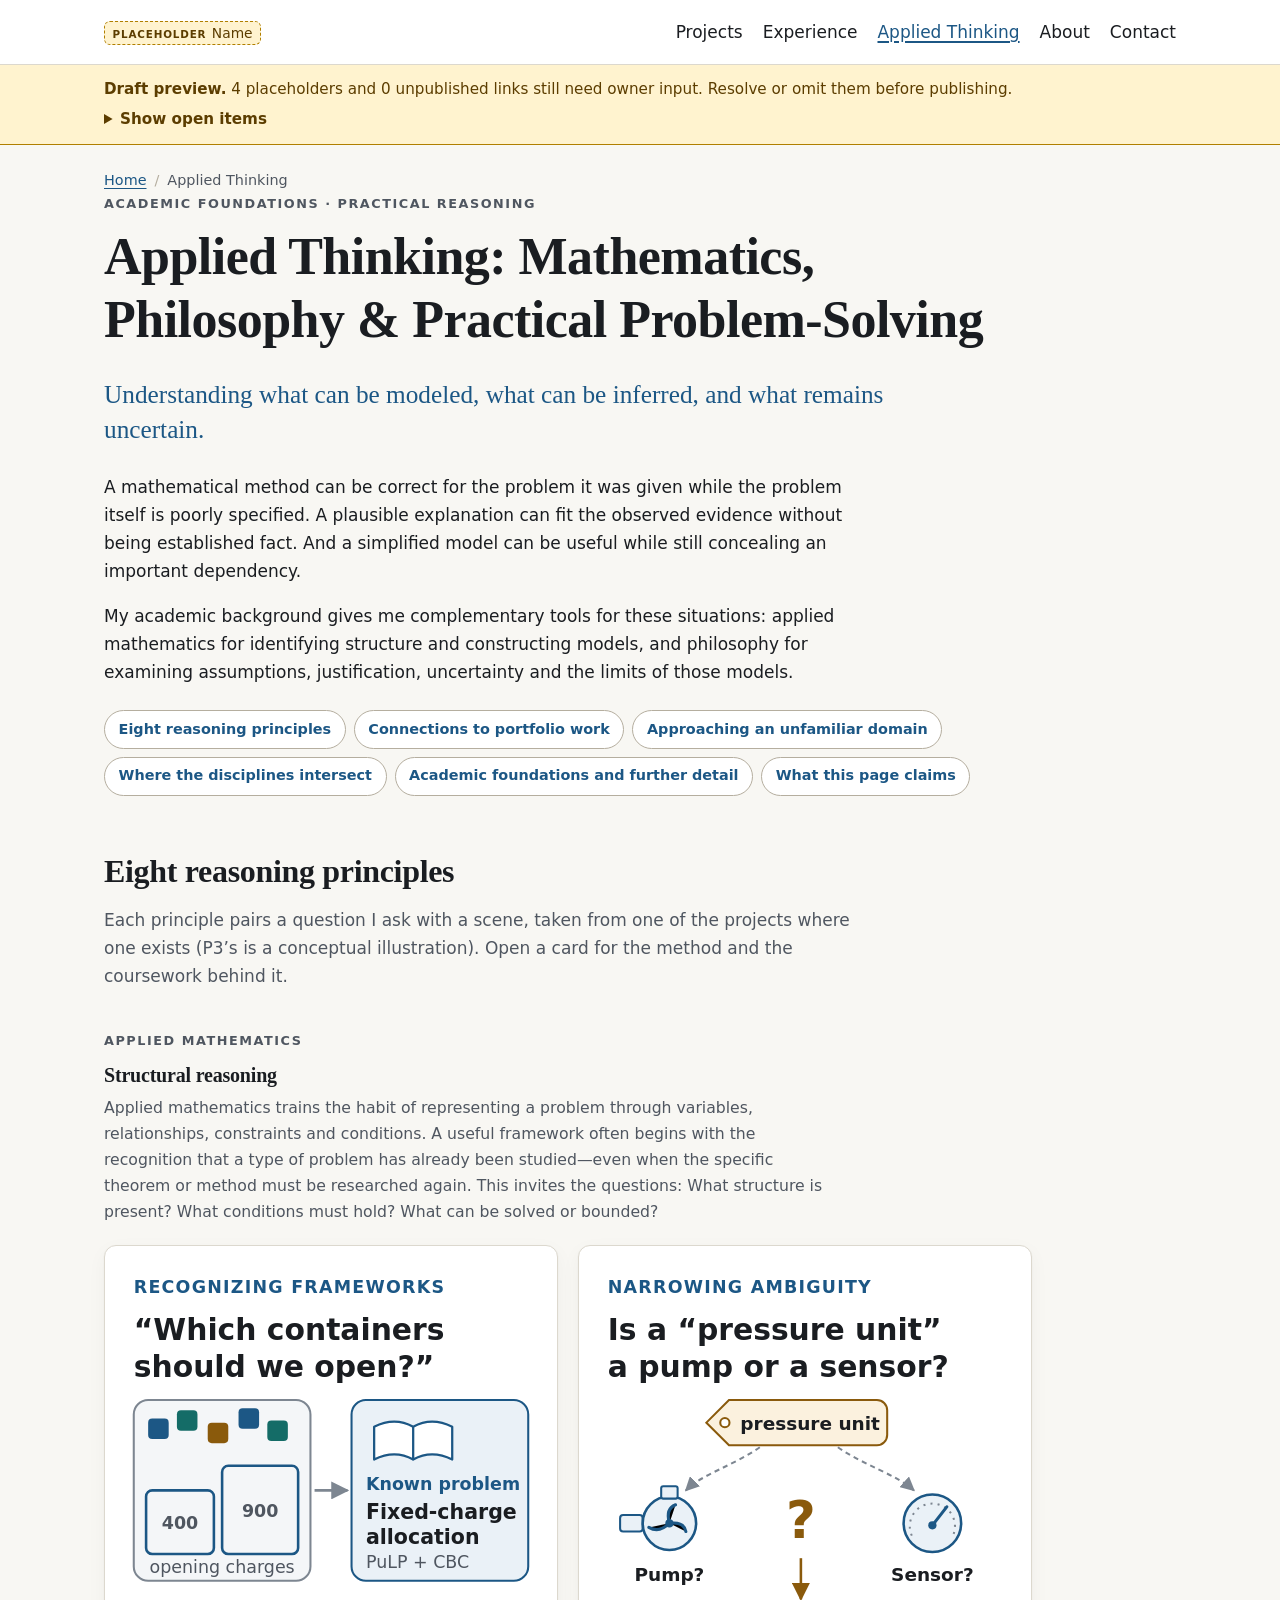
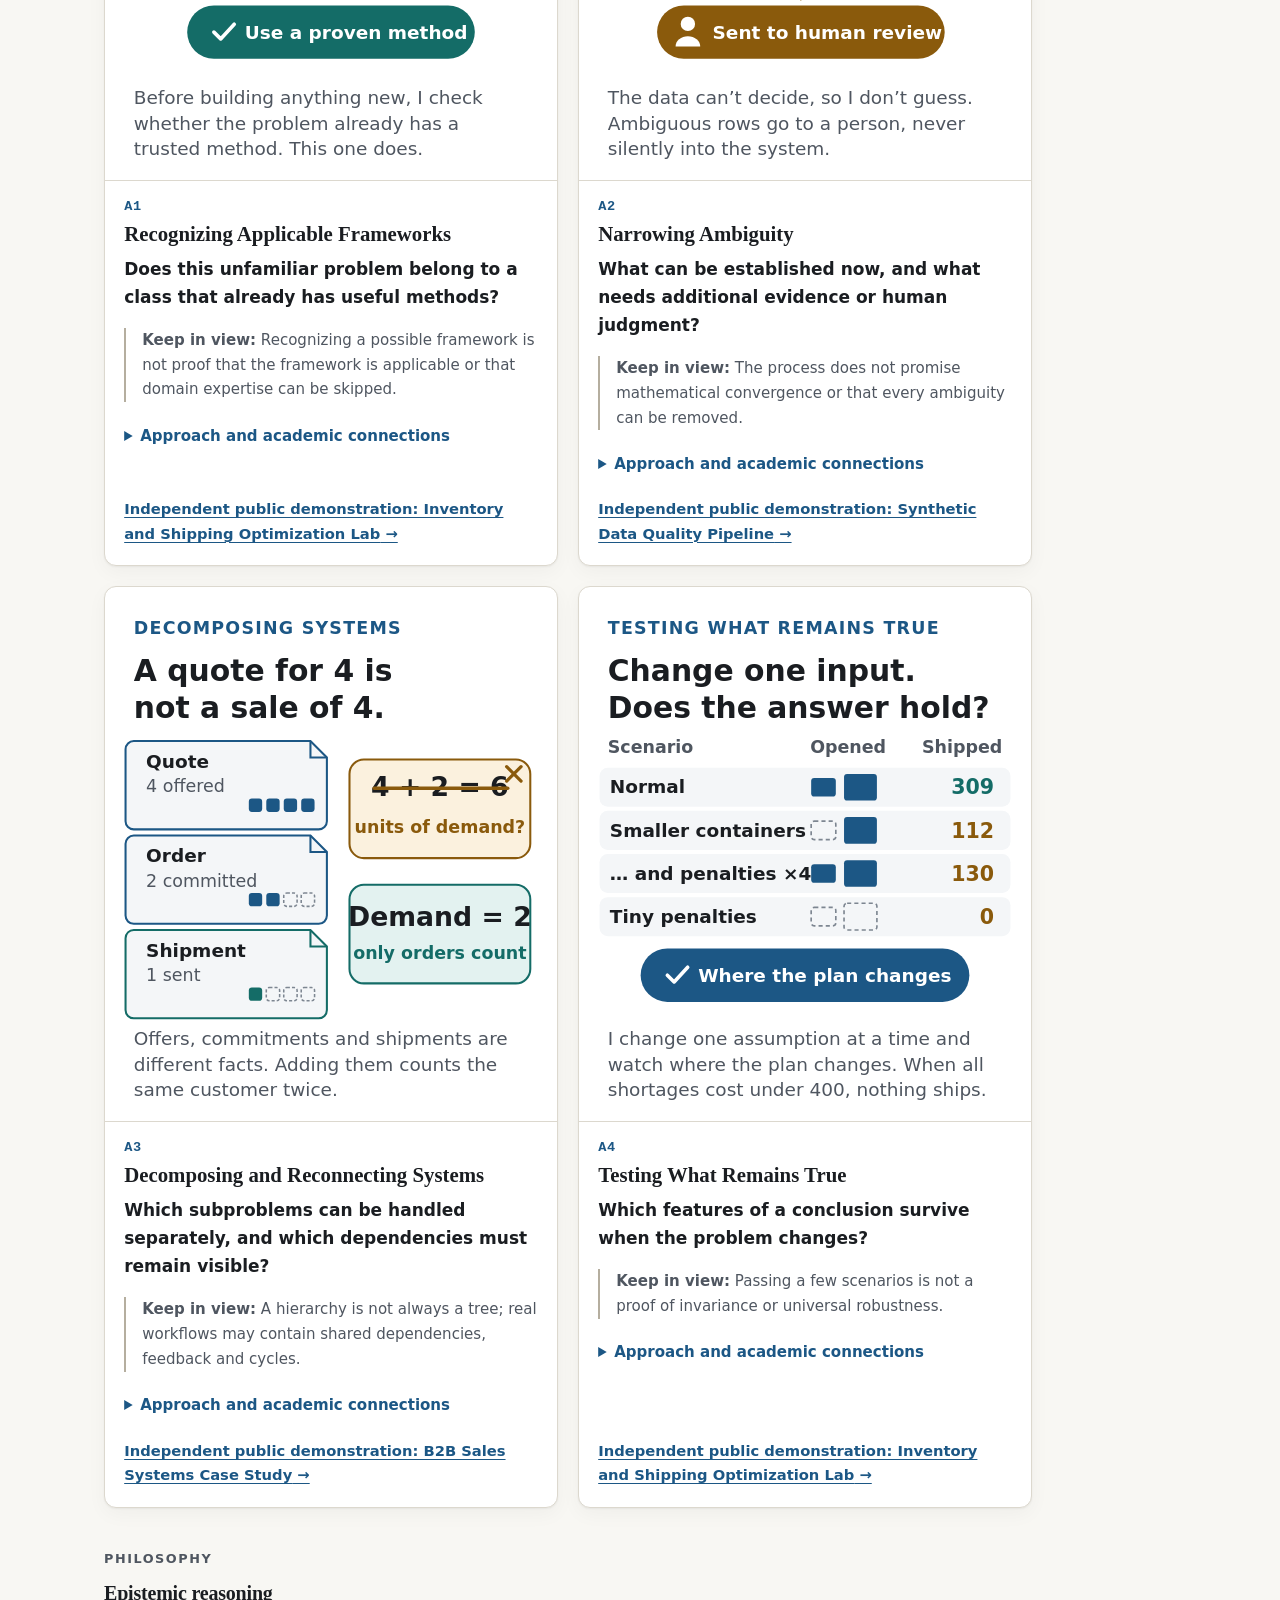
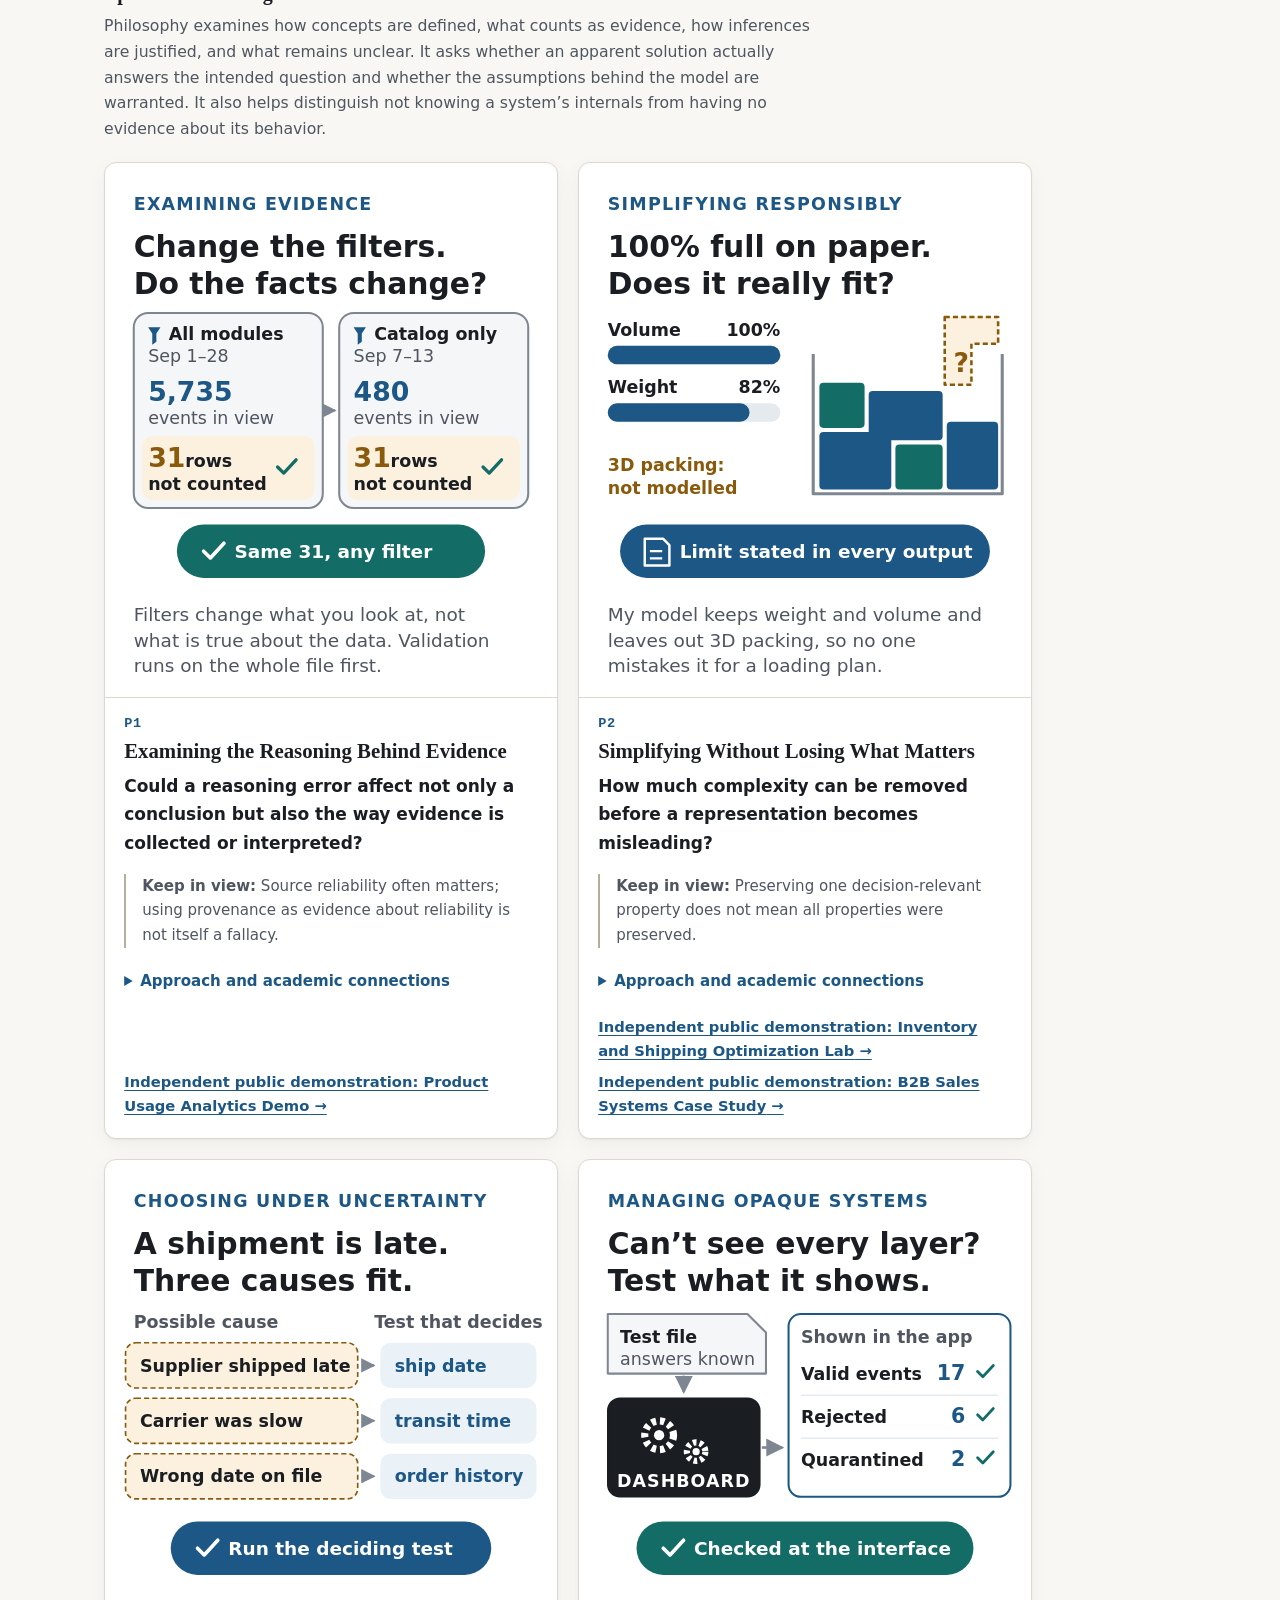
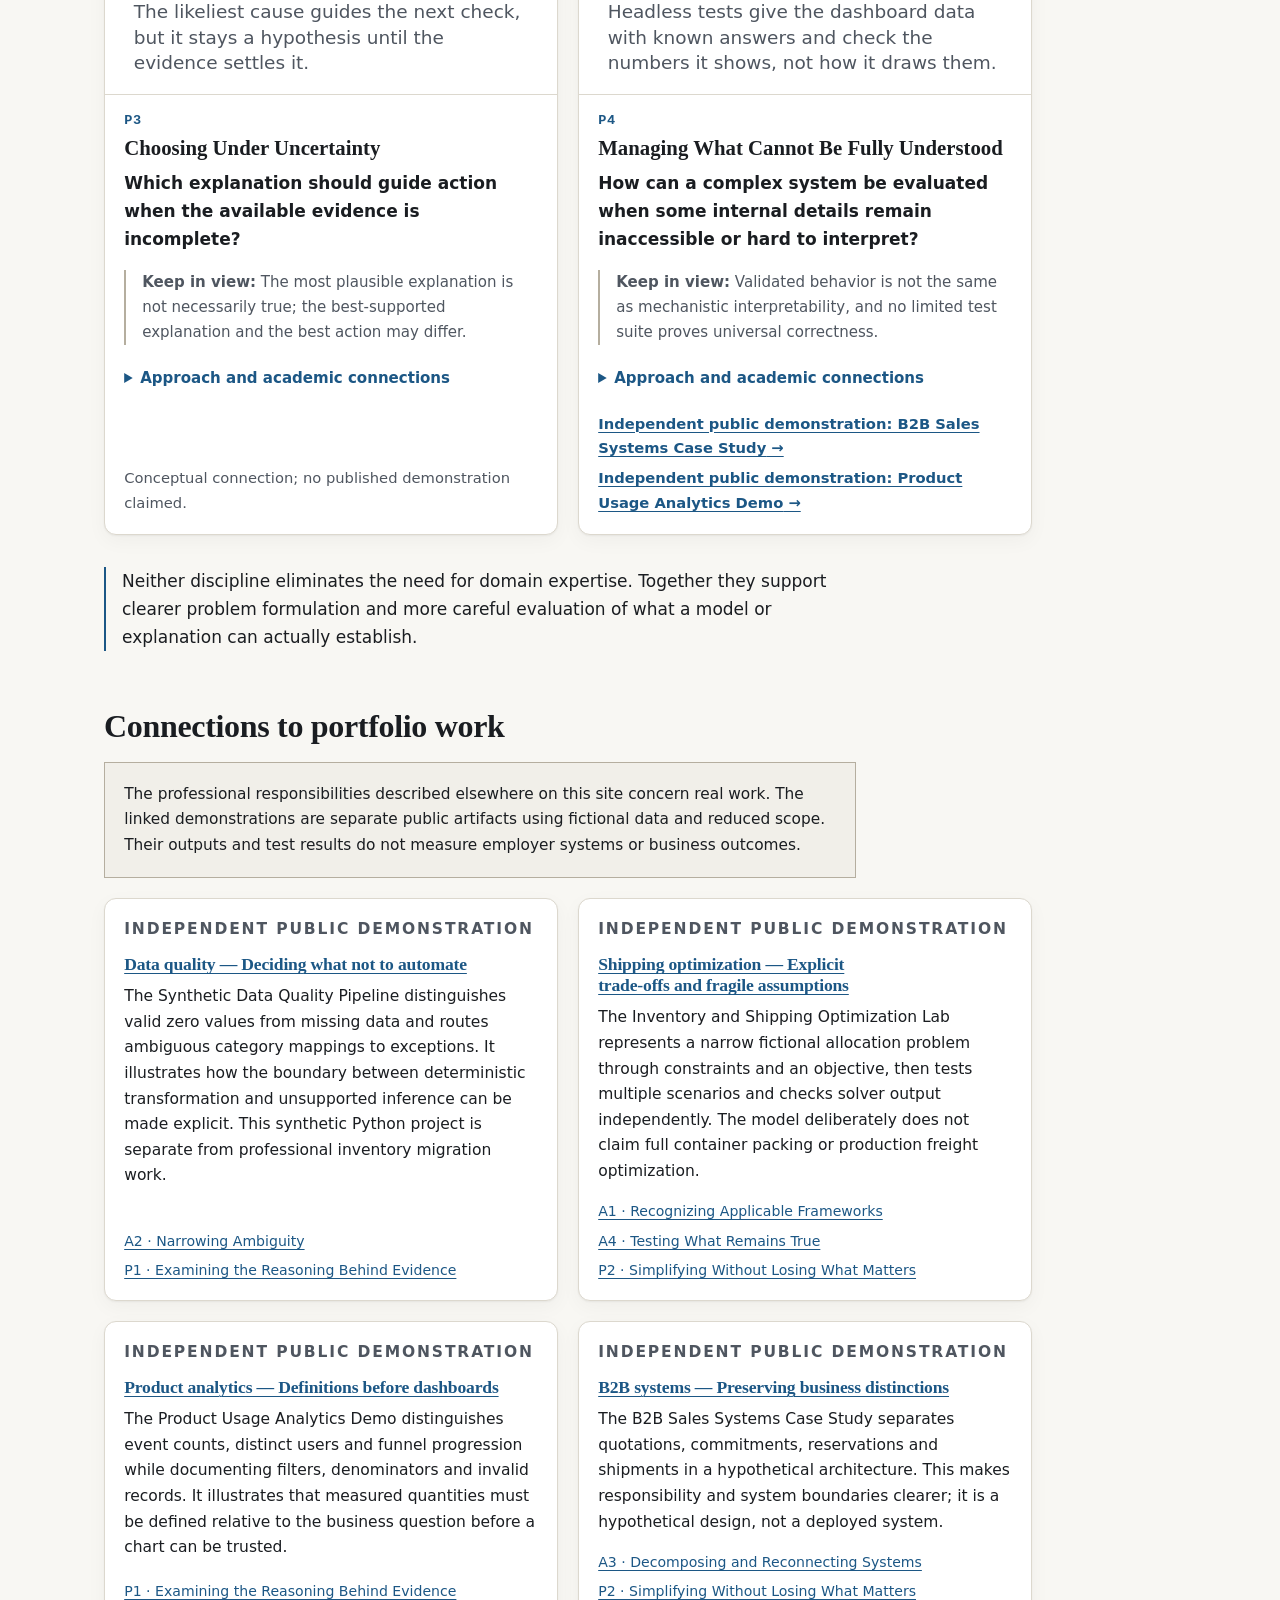
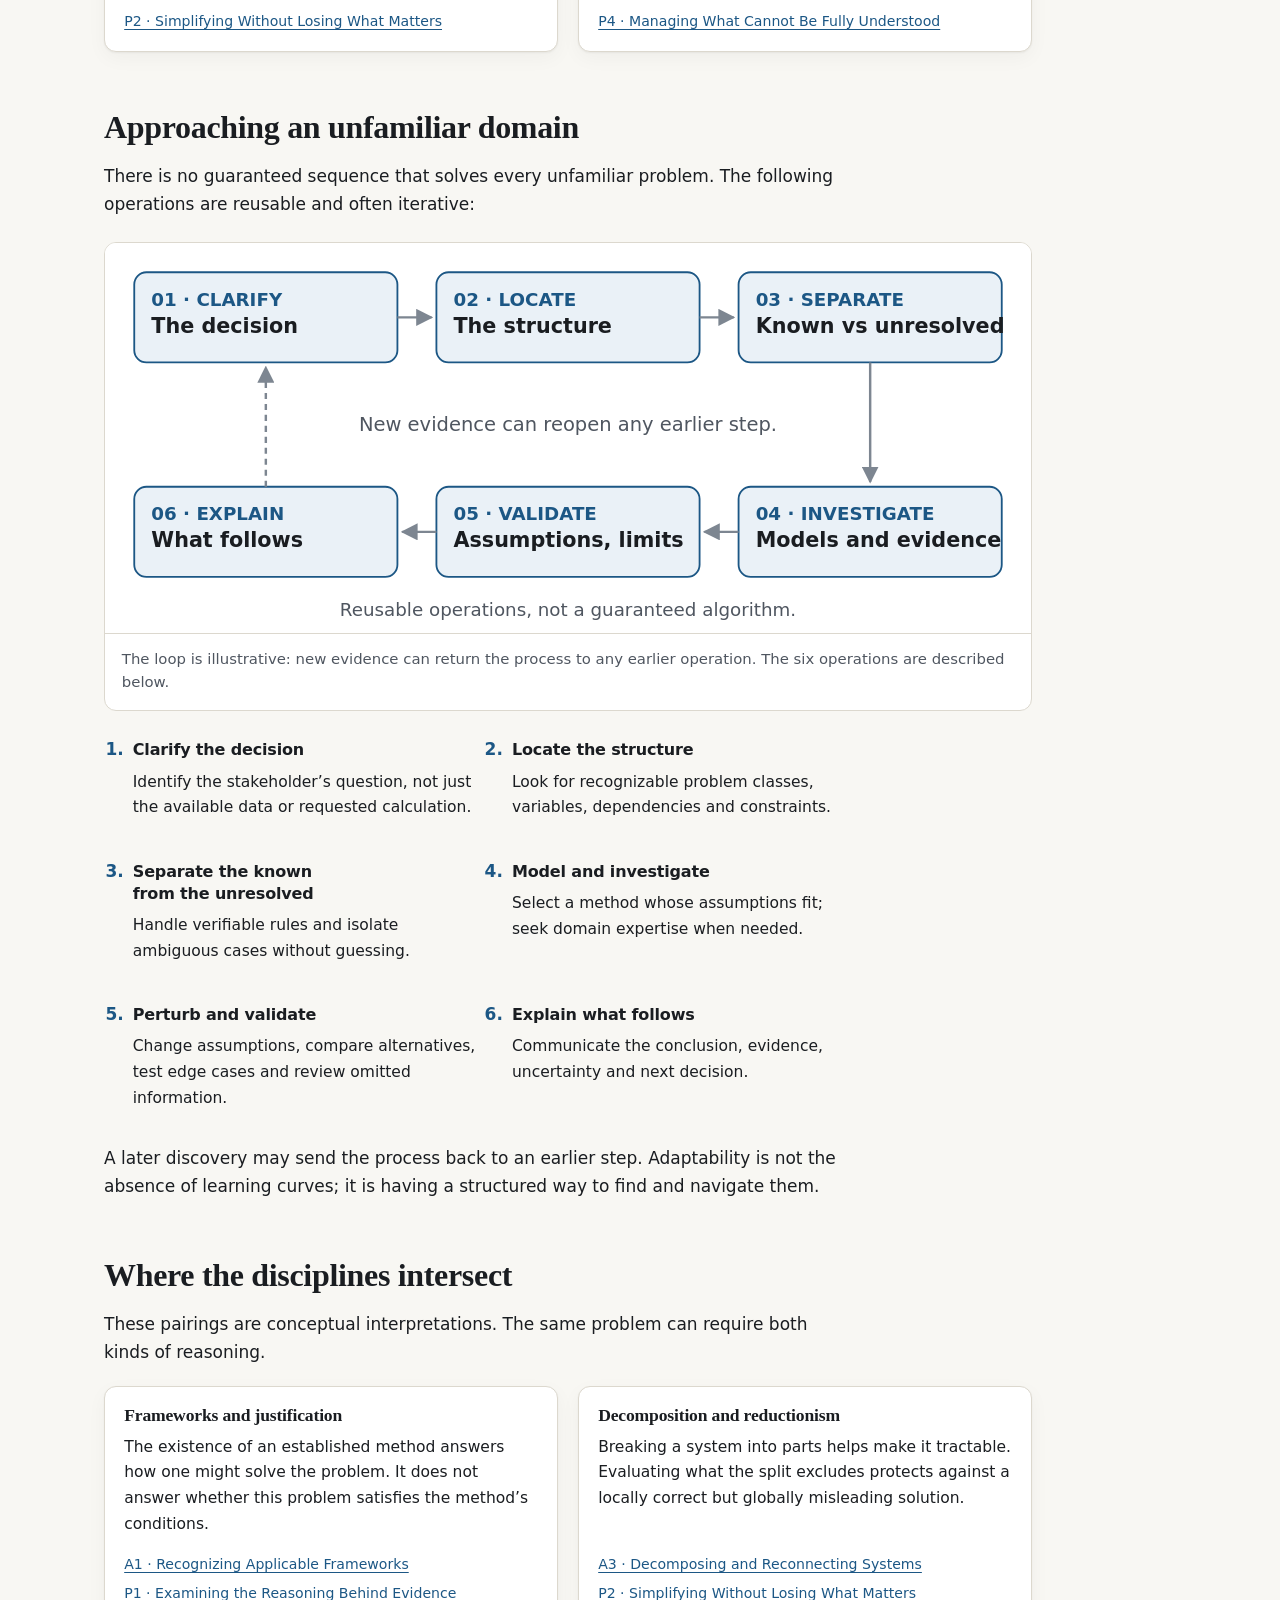
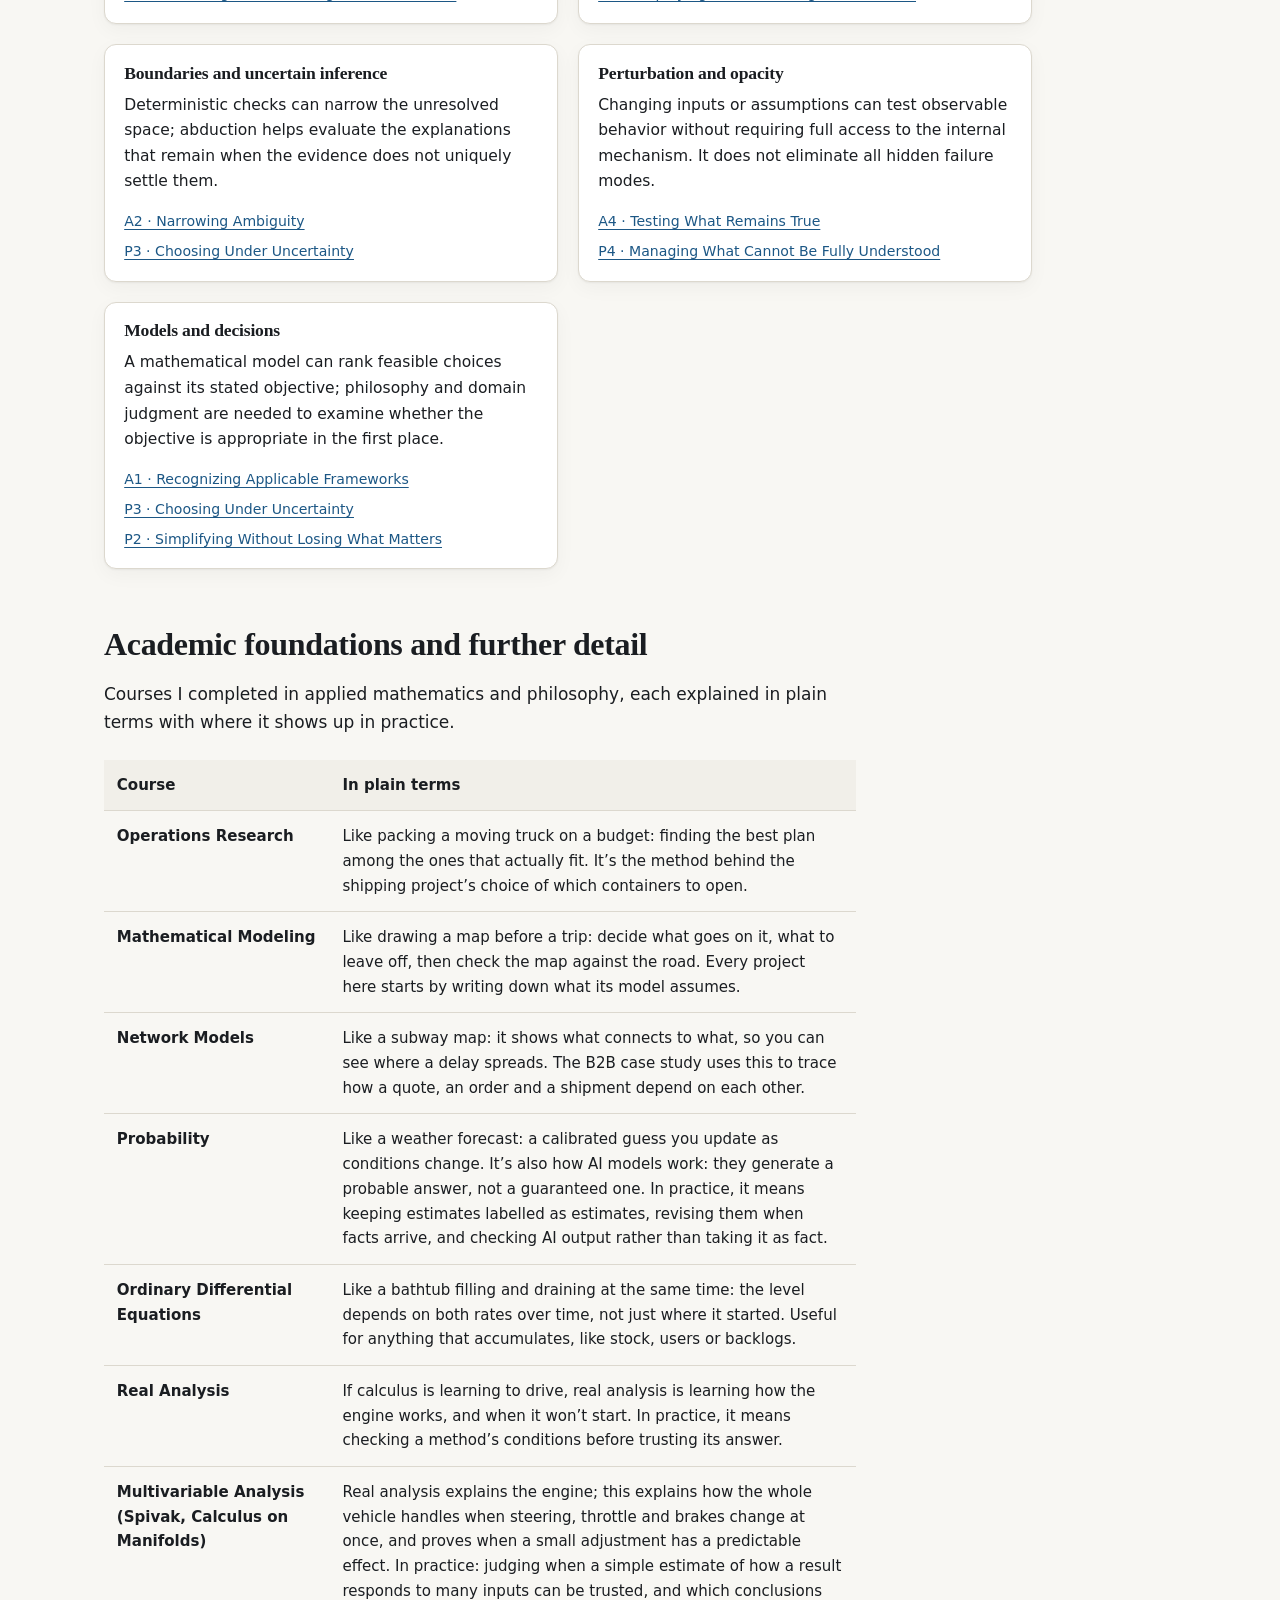
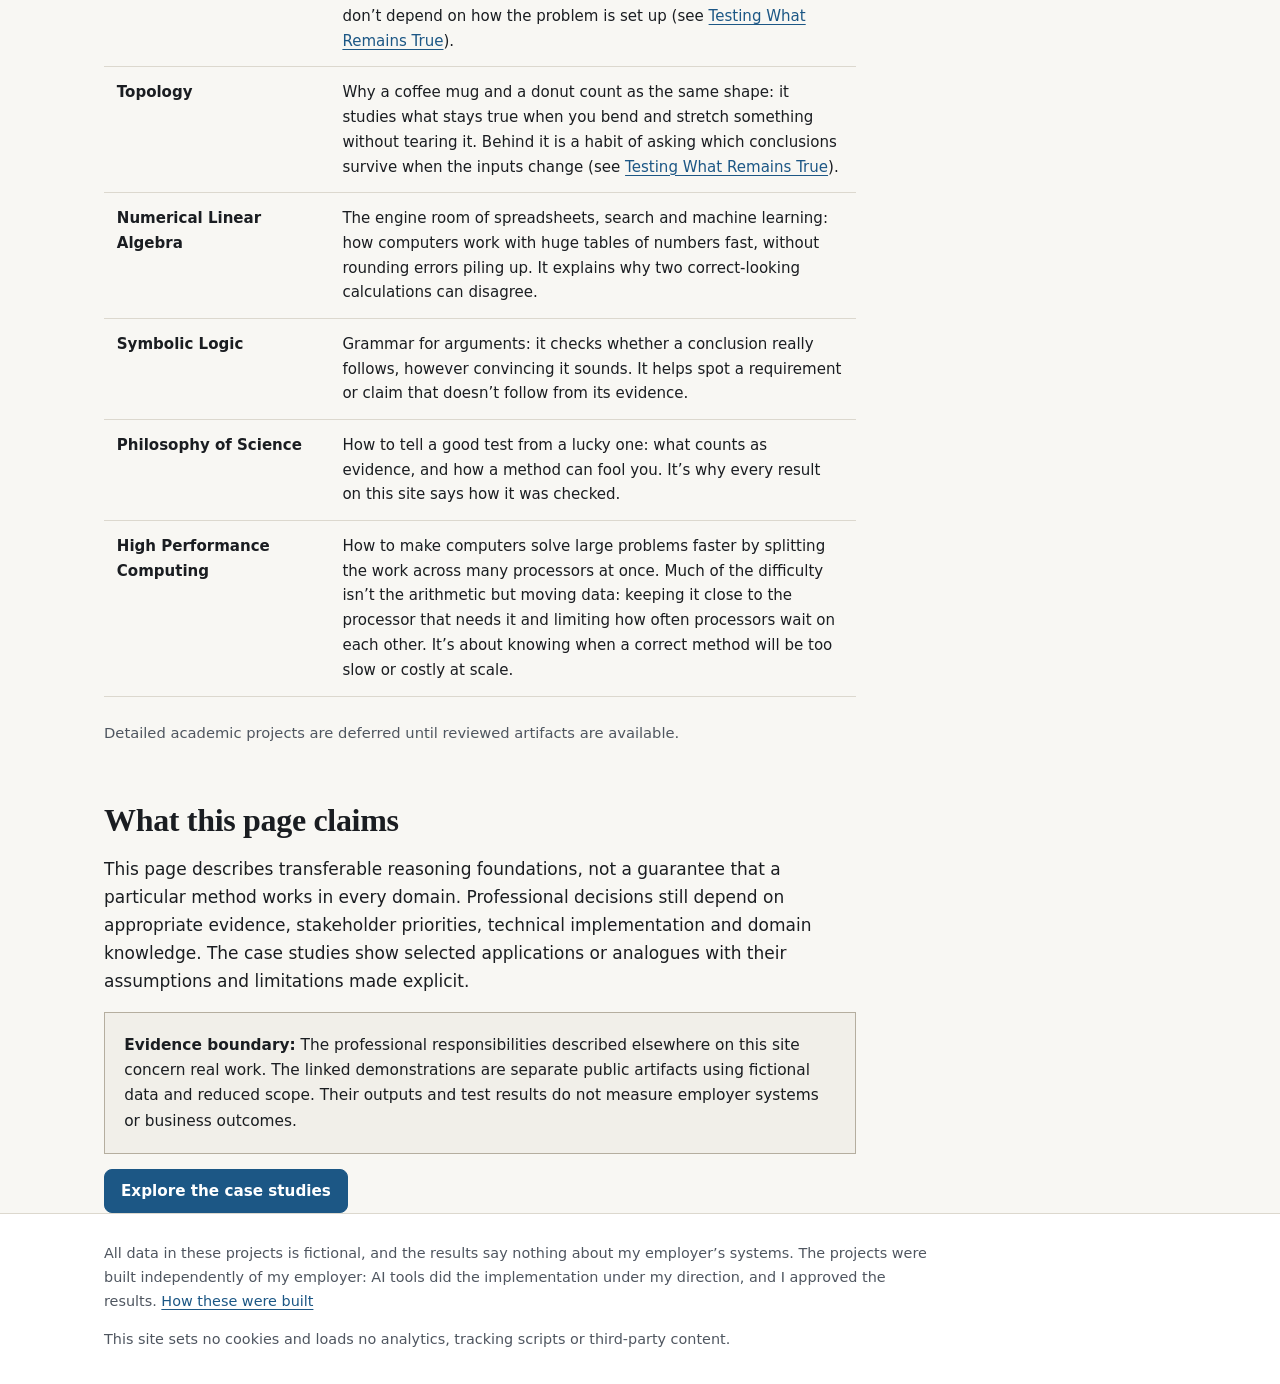
==== commit 888035ff: "Course table: explain High Performance Computing in computing terms, no analogy Co-Authored-By: Clau" ====
--- a/applied-thinking/index.html
+++ b/applied-thinking/index.html
@@ -140,7 +140,7 @@
         </div>
       </article>
     </li></ul>
-      </div><p class="thinking-shared">Neither discipline eliminates the need for domain expertise. Together they support clearer problem formulation and more careful evaluation of what a model or explanation can actually establish.</p></section><section id="in-practice" class="thinking-section" aria-labelledby="in-practice-title"><h2 id="in-practice-title">Connections to portfolio work</h2><p class="thinking-boundary">The professional responsibilities described elsewhere on this site concern real work. The linked demonstrations are separate public artifacts using fictional data and reduced scope. Their outputs and test results do not measure employer systems or business outcomes.</p><ul class="thinking-cards"><li><article><p class="eyebrow">Independent public demonstration</p><h3><a href="../projects/synthetic-data-quality-pipeline/">Data quality — Deciding what not to automate</a></h3><p>The Synthetic Data Quality Pipeline distinguishes valid zero values from missing data and routes ambiguous category mappings to exceptions. It illustrates how the boundary between deterministic transformation and unsupported inference can be made explicit. This synthetic Python project is separate from professional inventory migration work.</p><ul class="thinking-links"><li><a href="#boundary-refinement">A2 · Narrowing Ambiguity</a></li><li><a href="#inference-evidence">P1 · Examining the Reasoning Behind Evidence</a></li></ul></article></li><li><article><p class="eyebrow">Independent public demonstration</p><h3><a href="../projects/inventory-shipping-optimization-lab/">Shipping optimization — Explicit trade-offs and fragile assumptions</a></h3><p>The Inventory and Shipping Optimization Lab represents a narrow fictional allocation problem through constraints and an objective, then tests multiple scenarios and checks solver output independently. The model deliberately does not claim full container packing or production freight optimization.</p><ul class="thinking-links"><li><a href="#framework-recognition">A1 · Recognizing Applicable Frameworks</a></li><li><a href="#invariance-perturbation">A4 · Testing What Remains True</a></li><li><a href="#responsible-abstraction">P2 · Simplifying Without Losing What Matters</a></li></ul></article></li><li><article><p class="eyebrow">Independent public demonstration</p><h3><a href="../projects/product-usage-analytics-demo/">Product analytics — Definitions before dashboards</a></h3><p>The Product Usage Analytics Demo distinguishes event counts, distinct users and funnel progression while documenting filters, denominators and invalid records. It illustrates that measured quantities must be defined relative to the business question before a chart can be trusted.</p><ul class="thinking-links"><li><a href="#inference-evidence">P1 · Examining the Reasoning Behind Evidence</a></li><li><a href="#responsible-abstraction">P2 · Simplifying Without Losing What Matters</a></li></ul></article></li><li><article><p class="eyebrow">Independent public demonstration</p><h3><a href="../projects/b2b-sales-systems-case-study/">B2B systems — Preserving business distinctions</a></h3><p>The B2B Sales Systems Case Study separates quotations, commitments, reservations and shipments in a hypothetical architecture. This makes responsibility and system boundaries clearer; it is a hypothetical design, not a deployed system.</p><ul class="thinking-links"><li><a href="#graph-decomposition">A3 · Decomposing and Reconnecting Systems</a></li><li><a href="#responsible-abstraction">P2 · Simplifying Without Losing What Matters</a></li><li><a href="#opacity-management">P4 · Managing What Cannot Be Fully Understood</a></li></ul></article></li></ul></section><section id="workflow" class="thinking-section" aria-labelledby="workflow-title"><h2 id="workflow-title">Approaching an unfamiliar domain</h2><p>There is no guaranteed sequence that solves every unfamiliar problem. The following operations are reusable and often iterative:</p><figure class="technical-figure thinking-figure"><picture><source media="(prefers-color-scheme: dark) and (max-width: 39.99rem)" srcset="../assets/visuals/thinking-cycle-narrow-dark.svg" width="420" height="640"><source media="(max-width: 39.99rem)" srcset="../assets/visuals/thinking-cycle-narrow.svg" width="420" height="640"><source media="(prefers-color-scheme: dark)" srcset="../assets/visuals/thinking-cycle-dark.svg" width="760" height="320"><img src="../assets/visuals/thinking-cycle.svg" alt="Six reasoning operations form a cycle: clarify, locate, separate, investigate, validate and explain. A return path indicates that new evidence may reopen earlier questions." width="760" height="320" loading="lazy" decoding="async"></picture><figcaption>The loop is illustrative: new evidence can return the process to any earlier operation. The six operations are described below.</figcaption></figure><ol class="thinking-workflow"><li id="step-clarify"><h3>Clarify the decision</h3><p>Identify the stakeholder’s question, not just the available data or requested calculation.</p></li><li id="step-locate"><h3>Locate the structure</h3><p>Look for recognizable problem classes, variables, dependencies and constraints.</p></li><li id="step-separate"><h3>Separate the known from the unresolved</h3><p>Handle verifiable rules and isolate ambiguous cases without guessing.</p></li><li id="step-investigate"><h3>Model and investigate</h3><p>Select a method whose assumptions fit; seek domain expertise when needed.</p></li><li id="step-validate"><h3>Perturb and validate</h3><p>Change assumptions, compare alternatives, test edge cases and review omitted information.</p></li><li id="step-explain"><h3>Explain what follows</h3><p>Communicate the conclusion, evidence, uncertainty and next decision.</p></li></ol><p>A later discovery may send the process back to an earlier step. Adaptability is not the absence of learning curves; it is having a structured way to find and navigate them.</p></section><section id="connections" class="thinking-section" aria-labelledby="connections-title"><h2 id="connections-title">Where the disciplines intersect</h2><p>These pairings are conceptual interpretations. The same problem can require both kinds of reasoning.</p><ul class="thinking-cards"><li><article id="framework-justification"><h3>Frameworks and justification</h3><p>The existence of an established method answers how one might solve the problem. It does not answer whether this problem satisfies the method’s conditions.</p><ul class="thinking-links"><li><a href="#framework-recognition">A1 · Recognizing Applicable Frameworks</a></li><li><a href="#inference-evidence">P1 · Examining the Reasoning Behind Evidence</a></li></ul></article></li><li><article id="decomposition-reduction"><h3>Decomposition and reductionism</h3><p>Breaking a system into parts helps make it tractable. Evaluating what the split excludes protects against a locally correct but globally misleading solution.</p><ul class="thinking-links"><li><a href="#graph-decomposition">A3 · Decomposing and Reconnecting Systems</a></li><li><a href="#responsible-abstraction">P2 · Simplifying Without Losing What Matters</a></li></ul></article></li><li><article id="boundaries-inference"><h3>Boundaries and uncertain inference</h3><p>Deterministic checks can narrow the unresolved space; abduction helps evaluate the explanations that remain when the evidence does not uniquely settle them.</p><ul class="thinking-links"><li><a href="#boundary-refinement">A2 · Narrowing Ambiguity</a></li><li><a href="#abductive-reasoning">P3 · Choosing Under Uncertainty</a></li></ul></article></li><li><article id="robustness-opacity"><h3>Perturbation and opacity</h3><p>Changing inputs or assumptions can test observable behavior without requiring full access to the internal mechanism. It does not eliminate all hidden failure modes.</p><ul class="thinking-links"><li><a href="#invariance-perturbation">A4 · Testing What Remains True</a></li><li><a href="#opacity-management">P4 · Managing What Cannot Be Fully Understood</a></li></ul></article></li><li><article id="models-decisions"><h3>Models and decisions</h3><p>A mathematical model can rank feasible choices against its stated objective; philosophy and domain judgment are needed to examine whether the objective is appropriate in the first place.</p><ul class="thinking-links"><li><a href="#framework-recognition">A1 · Recognizing Applicable Frameworks</a></li><li><a href="#abductive-reasoning">P3 · Choosing Under Uncertainty</a></li><li><a href="#responsible-abstraction">P2 · Simplifying Without Losing What Matters</a></li></ul></article></li></ul></section><section id="academic" class="thinking-section" aria-labelledby="academic-title"><h2 id="academic-title">Academic foundations and further detail</h2><p>Courses I completed in applied mathematics and philosophy, each explained in plain terms with where it shows up in practice.</p><table class="thinking-table"><thead><tr><th scope="col">Course</th><th scope="col">In plain terms</th></tr></thead><tbody><tr><th scope="row">Operations Research</th><td>Like packing a moving truck on a budget: finding the best plan among the ones that actually fit. It’s the method behind the shipping project’s choice of which containers to open.</td></tr><tr><th scope="row">Mathematical Modeling</th><td>Like drawing a map before a trip: decide what goes on it, what to leave off, then check the map against the road. Every project here starts by writing down what its model assumes.</td></tr><tr><th scope="row">Network Models</th><td>Like a subway map: it shows what connects to what, so you can see where a delay spreads. The B2B case study uses this to trace how a quote, an order and a shipment depend on each other.</td></tr><tr><th scope="row">Probability</th><td>Like a weather forecast: a calibrated guess you update as conditions change. It’s also how AI models work: they generate a probable answer, not a guaranteed one. In practice, it means keeping estimates labelled as estimates, revising them when facts arrive, and checking AI output rather than taking it as fact.</td></tr><tr><th scope="row">Ordinary Differential Equations</th><td>Like a bathtub filling and draining at the same time: the level depends on both rates over time, not just where it started. Useful for anything that accumulates, like stock, users or backlogs.</td></tr><tr><th scope="row">Real Analysis</th><td>If calculus is learning to drive, real analysis is learning how the engine works, and when it won’t start. In practice, it means checking a method’s conditions before trusting its answer.</td></tr><tr><th scope="row">Multivariable Analysis (Spivak, Calculus on Manifolds)</th><td>Real analysis explains the engine; this explains how the whole vehicle handles when steering, throttle and brakes change at once, and proves when a small adjustment has a predictable effect. In practice: judging when a simple estimate of how a result responds to many inputs can be trusted, and which conclusions don’t depend on how the problem is set up (see <a href="#invariance-perturbation">Testing What Remains True</a>).</td></tr><tr><th scope="row">Topology</th><td>Why a coffee mug and a donut count as the same shape: it studies what stays true when you bend and stretch something without tearing it. Behind it is a habit of asking which conclusions survive when the inputs change (see <a href="#invariance-perturbation">Testing What Remains True</a>).</td></tr><tr><th scope="row">Numerical Linear Algebra</th><td>The engine room of spreadsheets, search and machine learning: how computers work with huge tables of numbers fast, without rounding errors piling up. It explains why two correct-looking calculations can disagree.</td></tr><tr><th scope="row">Symbolic Logic</th><td>Grammar for arguments: it checks whether a conclusion really follows, however convincing it sounds. It helps spot a requirement or claim that doesn’t follow from its evidence.</td></tr><tr><th scope="row">Philosophy of Science</th><td>How to tell a good test from a lucky one: what counts as evidence, and how a method can fool you. It’s why every result on this site says how it was checked.</td></tr><tr><th scope="row">High Performance Computing</th><td>Like running a restaurant kitchen at the dinner rush: the recipe matters, but so do how the work is split between cooks, where the ingredients sit and how often cooks wait on each other. In computing terms: dividing work across processors, keeping data close to where it’s computed and limiting communication overhead, so you know when a correct method will be too slow or costly at scale.</td></tr></tbody></table><p class="note">Detailed academic projects are deferred until reviewed artifacts are available.</p></section><section id="limitations" class="thinking-section" aria-labelledby="limitations-title"><h2 id="limitations-title">What this page claims</h2><p>This page describes transferable reasoning foundations, not a guarantee that a particular method works in every domain. Professional decisions still depend on appropriate evidence, stakeholder priorities, technical implementation and domain knowledge. The case studies show selected applications or analogues with their assumptions and limitations made explicit.</p><p class="thinking-boundary"><strong>Evidence boundary:</strong> The professional responsibilities described elsewhere on this site concern real work. The linked demonstrations are separate public artifacts using fictional data and reduced scope. Their outputs and test results do not measure employer systems or business outcomes.</p><div class="actions"><a class="btn btn--primary" href="../#projects">Explore the case studies</a></div></section></div></div>
+      </div><p class="thinking-shared">Neither discipline eliminates the need for domain expertise. Together they support clearer problem formulation and more careful evaluation of what a model or explanation can actually establish.</p></section><section id="in-practice" class="thinking-section" aria-labelledby="in-practice-title"><h2 id="in-practice-title">Connections to portfolio work</h2><p class="thinking-boundary">The professional responsibilities described elsewhere on this site concern real work. The linked demonstrations are separate public artifacts using fictional data and reduced scope. Their outputs and test results do not measure employer systems or business outcomes.</p><ul class="thinking-cards"><li><article><p class="eyebrow">Independent public demonstration</p><h3><a href="../projects/synthetic-data-quality-pipeline/">Data quality — Deciding what not to automate</a></h3><p>The Synthetic Data Quality Pipeline distinguishes valid zero values from missing data and routes ambiguous category mappings to exceptions. It illustrates how the boundary between deterministic transformation and unsupported inference can be made explicit. This synthetic Python project is separate from professional inventory migration work.</p><ul class="thinking-links"><li><a href="#boundary-refinement">A2 · Narrowing Ambiguity</a></li><li><a href="#inference-evidence">P1 · Examining the Reasoning Behind Evidence</a></li></ul></article></li><li><article><p class="eyebrow">Independent public demonstration</p><h3><a href="../projects/inventory-shipping-optimization-lab/">Shipping optimization — Explicit trade-offs and fragile assumptions</a></h3><p>The Inventory and Shipping Optimization Lab represents a narrow fictional allocation problem through constraints and an objective, then tests multiple scenarios and checks solver output independently. The model deliberately does not claim full container packing or production freight optimization.</p><ul class="thinking-links"><li><a href="#framework-recognition">A1 · Recognizing Applicable Frameworks</a></li><li><a href="#invariance-perturbation">A4 · Testing What Remains True</a></li><li><a href="#responsible-abstraction">P2 · Simplifying Without Losing What Matters</a></li></ul></article></li><li><article><p class="eyebrow">Independent public demonstration</p><h3><a href="../projects/product-usage-analytics-demo/">Product analytics — Definitions before dashboards</a></h3><p>The Product Usage Analytics Demo distinguishes event counts, distinct users and funnel progression while documenting filters, denominators and invalid records. It illustrates that measured quantities must be defined relative to the business question before a chart can be trusted.</p><ul class="thinking-links"><li><a href="#inference-evidence">P1 · Examining the Reasoning Behind Evidence</a></li><li><a href="#responsible-abstraction">P2 · Simplifying Without Losing What Matters</a></li></ul></article></li><li><article><p class="eyebrow">Independent public demonstration</p><h3><a href="../projects/b2b-sales-systems-case-study/">B2B systems — Preserving business distinctions</a></h3><p>The B2B Sales Systems Case Study separates quotations, commitments, reservations and shipments in a hypothetical architecture. This makes responsibility and system boundaries clearer; it is a hypothetical design, not a deployed system.</p><ul class="thinking-links"><li><a href="#graph-decomposition">A3 · Decomposing and Reconnecting Systems</a></li><li><a href="#responsible-abstraction">P2 · Simplifying Without Losing What Matters</a></li><li><a href="#opacity-management">P4 · Managing What Cannot Be Fully Understood</a></li></ul></article></li></ul></section><section id="workflow" class="thinking-section" aria-labelledby="workflow-title"><h2 id="workflow-title">Approaching an unfamiliar domain</h2><p>There is no guaranteed sequence that solves every unfamiliar problem. The following operations are reusable and often iterative:</p><figure class="technical-figure thinking-figure"><picture><source media="(prefers-color-scheme: dark) and (max-width: 39.99rem)" srcset="../assets/visuals/thinking-cycle-narrow-dark.svg" width="420" height="640"><source media="(max-width: 39.99rem)" srcset="../assets/visuals/thinking-cycle-narrow.svg" width="420" height="640"><source media="(prefers-color-scheme: dark)" srcset="../assets/visuals/thinking-cycle-dark.svg" width="760" height="320"><img src="../assets/visuals/thinking-cycle.svg" alt="Six reasoning operations form a cycle: clarify, locate, separate, investigate, validate and explain. A return path indicates that new evidence may reopen earlier questions." width="760" height="320" loading="lazy" decoding="async"></picture><figcaption>The loop is illustrative: new evidence can return the process to any earlier operation. The six operations are described below.</figcaption></figure><ol class="thinking-workflow"><li id="step-clarify"><h3>Clarify the decision</h3><p>Identify the stakeholder’s question, not just the available data or requested calculation.</p></li><li id="step-locate"><h3>Locate the structure</h3><p>Look for recognizable problem classes, variables, dependencies and constraints.</p></li><li id="step-separate"><h3>Separate the known from the unresolved</h3><p>Handle verifiable rules and isolate ambiguous cases without guessing.</p></li><li id="step-investigate"><h3>Model and investigate</h3><p>Select a method whose assumptions fit; seek domain expertise when needed.</p></li><li id="step-validate"><h3>Perturb and validate</h3><p>Change assumptions, compare alternatives, test edge cases and review omitted information.</p></li><li id="step-explain"><h3>Explain what follows</h3><p>Communicate the conclusion, evidence, uncertainty and next decision.</p></li></ol><p>A later discovery may send the process back to an earlier step. Adaptability is not the absence of learning curves; it is having a structured way to find and navigate them.</p></section><section id="connections" class="thinking-section" aria-labelledby="connections-title"><h2 id="connections-title">Where the disciplines intersect</h2><p>These pairings are conceptual interpretations. The same problem can require both kinds of reasoning.</p><ul class="thinking-cards"><li><article id="framework-justification"><h3>Frameworks and justification</h3><p>The existence of an established method answers how one might solve the problem. It does not answer whether this problem satisfies the method’s conditions.</p><ul class="thinking-links"><li><a href="#framework-recognition">A1 · Recognizing Applicable Frameworks</a></li><li><a href="#inference-evidence">P1 · Examining the Reasoning Behind Evidence</a></li></ul></article></li><li><article id="decomposition-reduction"><h3>Decomposition and reductionism</h3><p>Breaking a system into parts helps make it tractable. Evaluating what the split excludes protects against a locally correct but globally misleading solution.</p><ul class="thinking-links"><li><a href="#graph-decomposition">A3 · Decomposing and Reconnecting Systems</a></li><li><a href="#responsible-abstraction">P2 · Simplifying Without Losing What Matters</a></li></ul></article></li><li><article id="boundaries-inference"><h3>Boundaries and uncertain inference</h3><p>Deterministic checks can narrow the unresolved space; abduction helps evaluate the explanations that remain when the evidence does not uniquely settle them.</p><ul class="thinking-links"><li><a href="#boundary-refinement">A2 · Narrowing Ambiguity</a></li><li><a href="#abductive-reasoning">P3 · Choosing Under Uncertainty</a></li></ul></article></li><li><article id="robustness-opacity"><h3>Perturbation and opacity</h3><p>Changing inputs or assumptions can test observable behavior without requiring full access to the internal mechanism. It does not eliminate all hidden failure modes.</p><ul class="thinking-links"><li><a href="#invariance-perturbation">A4 · Testing What Remains True</a></li><li><a href="#opacity-management">P4 · Managing What Cannot Be Fully Understood</a></li></ul></article></li><li><article id="models-decisions"><h3>Models and decisions</h3><p>A mathematical model can rank feasible choices against its stated objective; philosophy and domain judgment are needed to examine whether the objective is appropriate in the first place.</p><ul class="thinking-links"><li><a href="#framework-recognition">A1 · Recognizing Applicable Frameworks</a></li><li><a href="#abductive-reasoning">P3 · Choosing Under Uncertainty</a></li><li><a href="#responsible-abstraction">P2 · Simplifying Without Losing What Matters</a></li></ul></article></li></ul></section><section id="academic" class="thinking-section" aria-labelledby="academic-title"><h2 id="academic-title">Academic foundations and further detail</h2><p>Courses I completed in applied mathematics and philosophy, each explained in plain terms with where it shows up in practice.</p><table class="thinking-table"><thead><tr><th scope="col">Course</th><th scope="col">In plain terms</th></tr></thead><tbody><tr><th scope="row">Operations Research</th><td>Like packing a moving truck on a budget: finding the best plan among the ones that actually fit. It’s the method behind the shipping project’s choice of which containers to open.</td></tr><tr><th scope="row">Mathematical Modeling</th><td>Like drawing a map before a trip: decide what goes on it, what to leave off, then check the map against the road. Every project here starts by writing down what its model assumes.</td></tr><tr><th scope="row">Network Models</th><td>Like a subway map: it shows what connects to what, so you can see where a delay spreads. The B2B case study uses this to trace how a quote, an order and a shipment depend on each other.</td></tr><tr><th scope="row">Probability</th><td>Like a weather forecast: a calibrated guess you update as conditions change. It’s also how AI models work: they generate a probable answer, not a guaranteed one. In practice, it means keeping estimates labelled as estimates, revising them when facts arrive, and checking AI output rather than taking it as fact.</td></tr><tr><th scope="row">Ordinary Differential Equations</th><td>Like a bathtub filling and draining at the same time: the level depends on both rates over time, not just where it started. Useful for anything that accumulates, like stock, users or backlogs.</td></tr><tr><th scope="row">Real Analysis</th><td>If calculus is learning to drive, real analysis is learning how the engine works, and when it won’t start. In practice, it means checking a method’s conditions before trusting its answer.</td></tr><tr><th scope="row">Multivariable Analysis (Spivak, Calculus on Manifolds)</th><td>Real analysis explains the engine; this explains how the whole vehicle handles when steering, throttle and brakes change at once, and proves when a small adjustment has a predictable effect. In practice: judging when a simple estimate of how a result responds to many inputs can be trusted, and which conclusions don’t depend on how the problem is set up (see <a href="#invariance-perturbation">Testing What Remains True</a>).</td></tr><tr><th scope="row">Topology</th><td>Why a coffee mug and a donut count as the same shape: it studies what stays true when you bend and stretch something without tearing it. Behind it is a habit of asking which conclusions survive when the inputs change (see <a href="#invariance-perturbation">Testing What Remains True</a>).</td></tr><tr><th scope="row">Numerical Linear Algebra</th><td>The engine room of spreadsheets, search and machine learning: how computers work with huge tables of numbers fast, without rounding errors piling up. It explains why two correct-looking calculations can disagree.</td></tr><tr><th scope="row">Symbolic Logic</th><td>Grammar for arguments: it checks whether a conclusion really follows, however convincing it sounds. It helps spot a requirement or claim that doesn’t follow from its evidence.</td></tr><tr><th scope="row">Philosophy of Science</th><td>How to tell a good test from a lucky one: what counts as evidence, and how a method can fool you. It’s why every result on this site says how it was checked.</td></tr><tr><th scope="row">High Performance Computing</th><td>How to make computers solve large problems faster by splitting the work across many processors at once. Much of the difficulty isn’t the arithmetic but moving data: keeping it close to the processor that needs it and limiting how often processors wait on each other. It’s about knowing when a correct method will be too slow or costly at scale.</td></tr></tbody></table><p class="note">Detailed academic projects are deferred until reviewed artifacts are available.</p></section><section id="limitations" class="thinking-section" aria-labelledby="limitations-title"><h2 id="limitations-title">What this page claims</h2><p>This page describes transferable reasoning foundations, not a guarantee that a particular method works in every domain. Professional decisions still depend on appropriate evidence, stakeholder priorities, technical implementation and domain knowledge. The case studies show selected applications or analogues with their assumptions and limitations made explicit.</p><p class="thinking-boundary"><strong>Evidence boundary:</strong> The professional responsibilities described elsewhere on this site concern real work. The linked demonstrations are separate public artifacts using fictional data and reduced scope. Their outputs and test results do not measure employer systems or business outcomes.</p><div class="actions"><a class="btn btn--primary" href="../#projects">Explore the case studies</a></div></section></div></div>
 <!-- /main --></main>
   <footer class="site-footer" id="site-footer"><div class="wrap footer__inner">
       <p>All data in these projects is fictional, and the results say nothing about my employer’s systems. The projects were built independently of my employer: AI tools did the implementation under my direction, and I approved the results. <a href="../how-these-were-built/">How these were built</a></p>
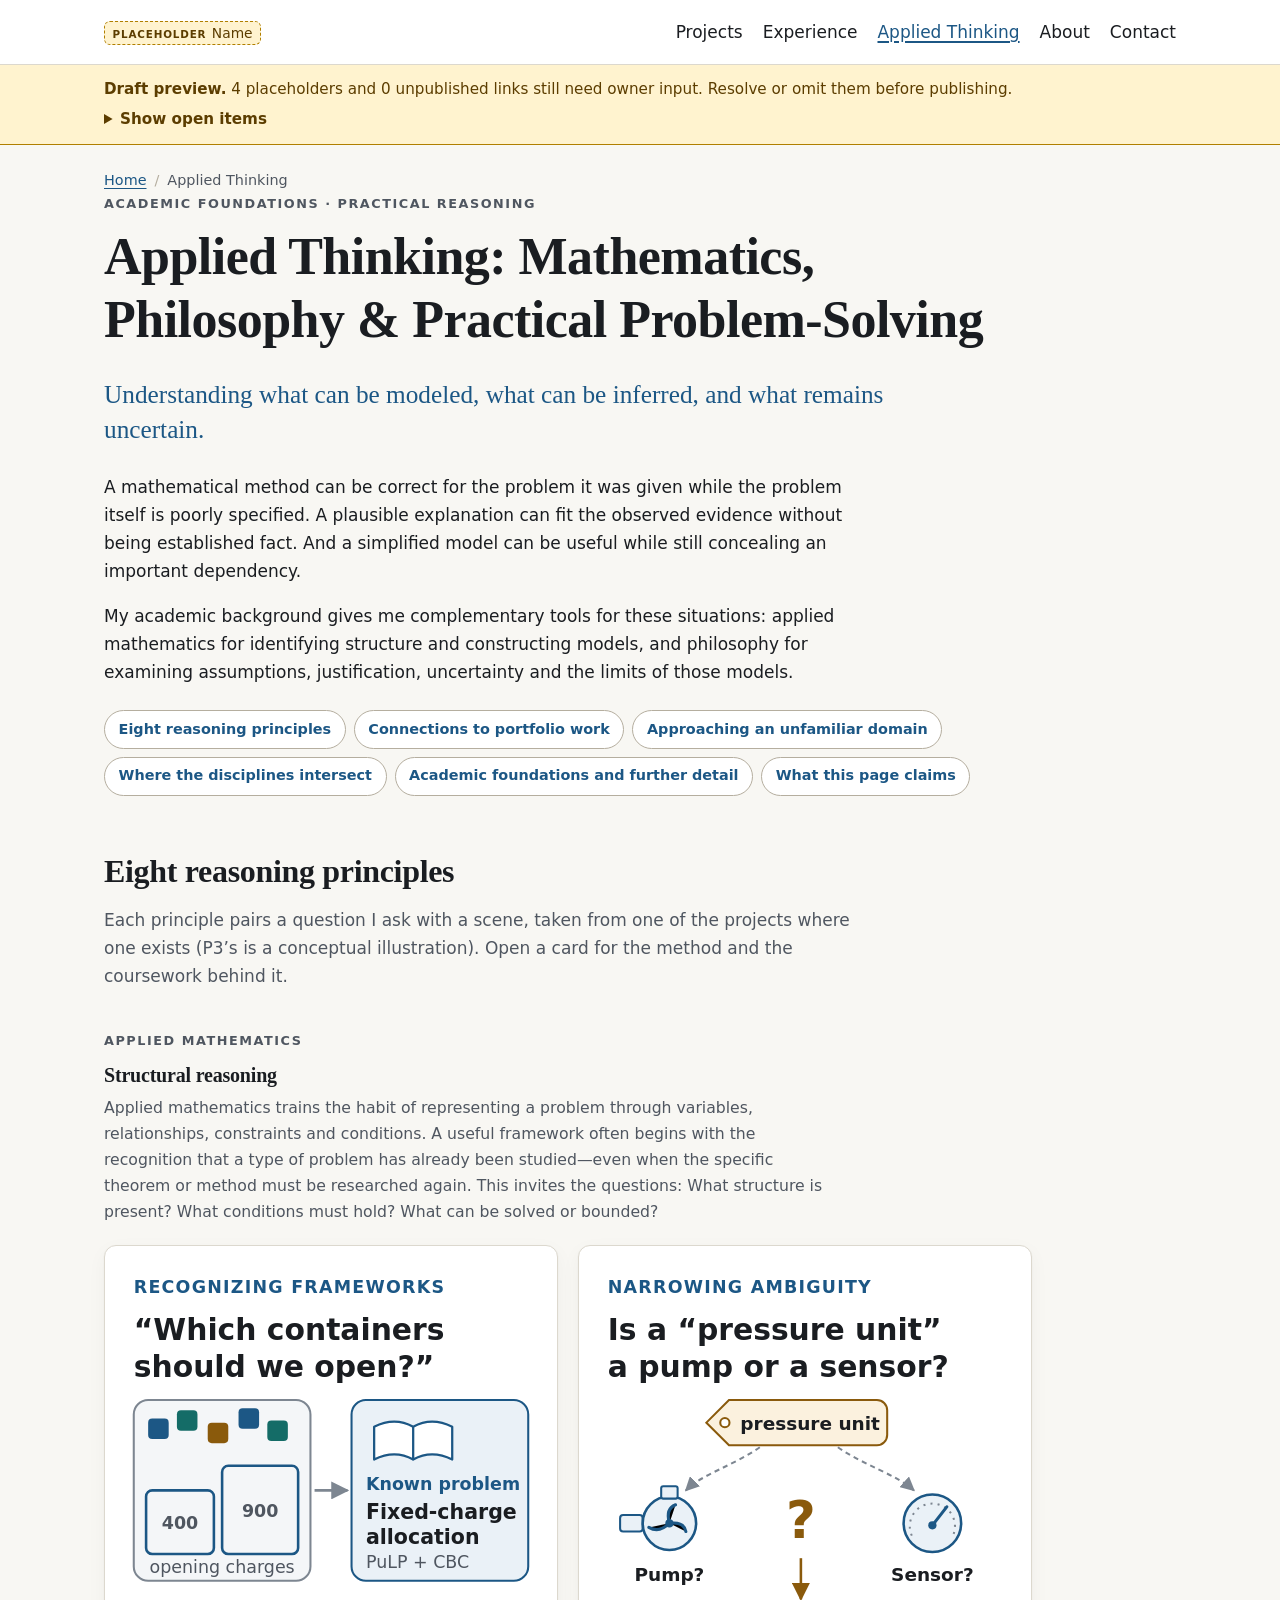
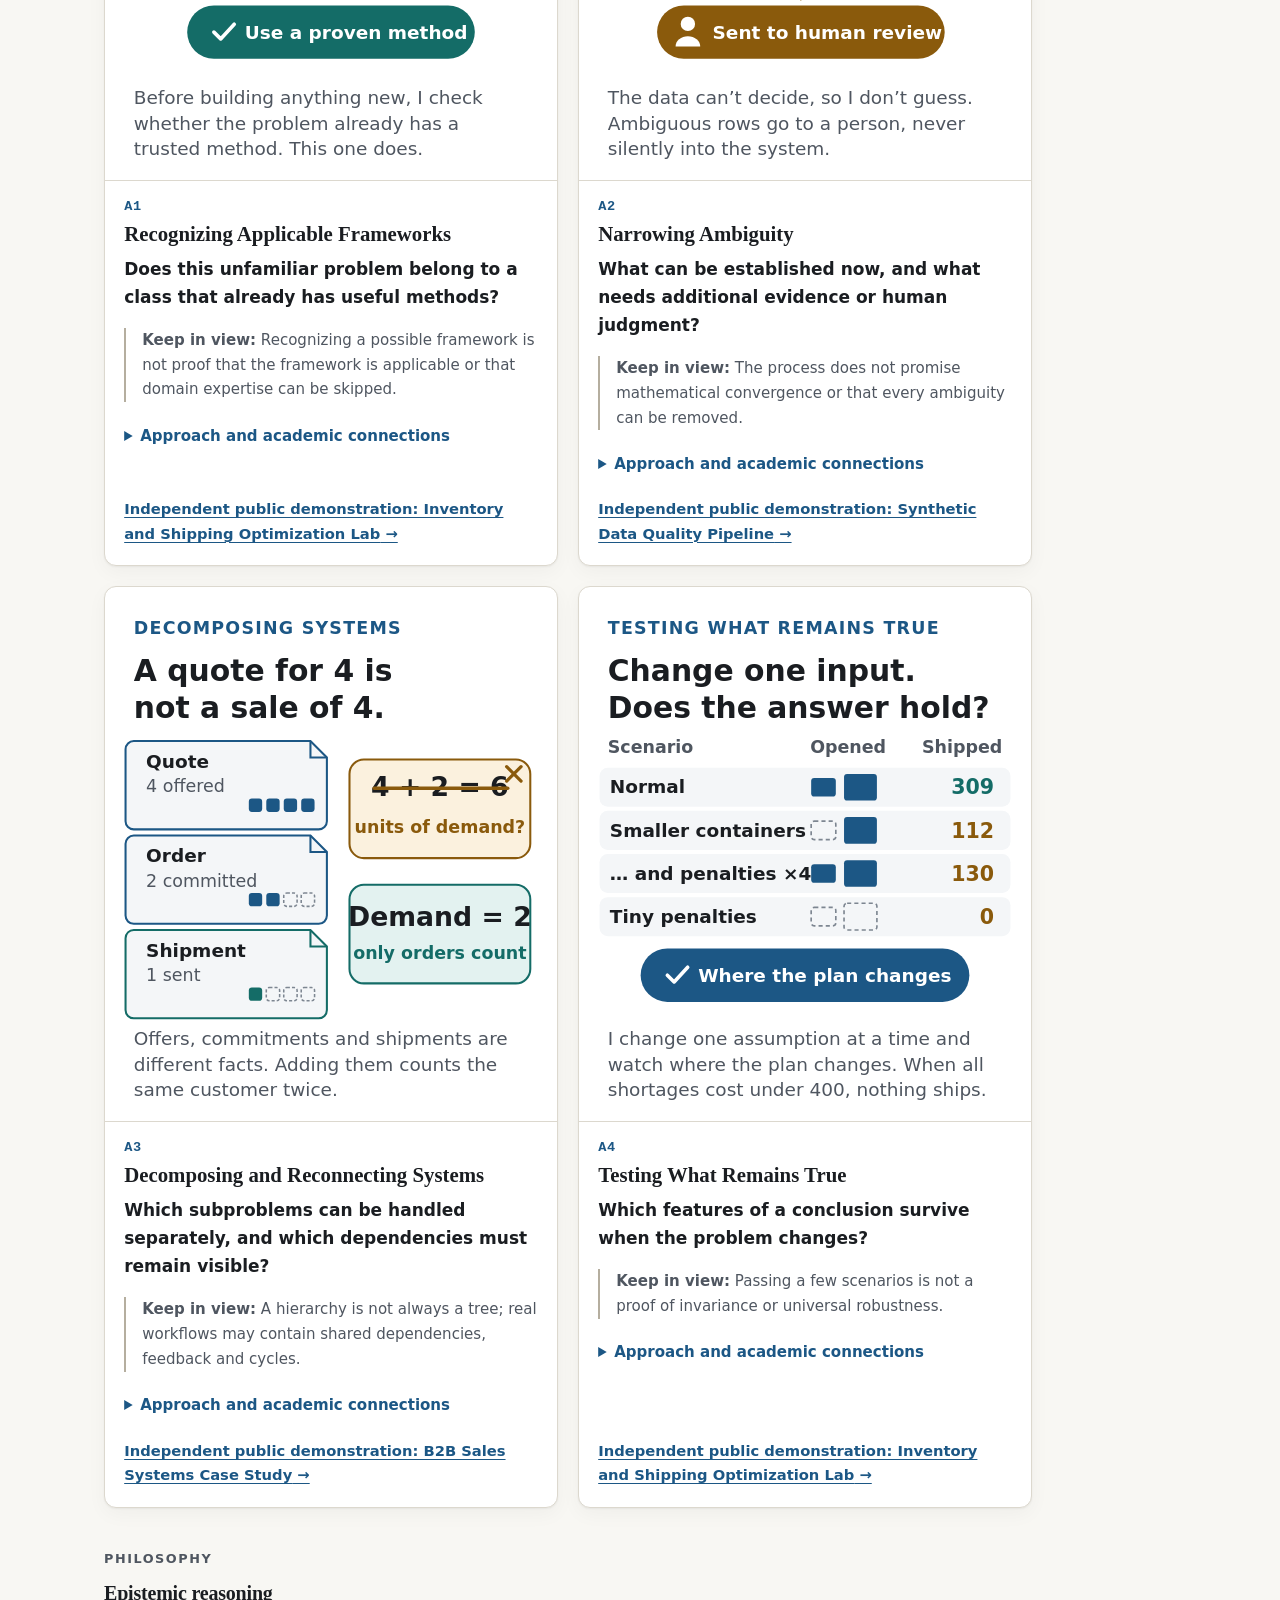
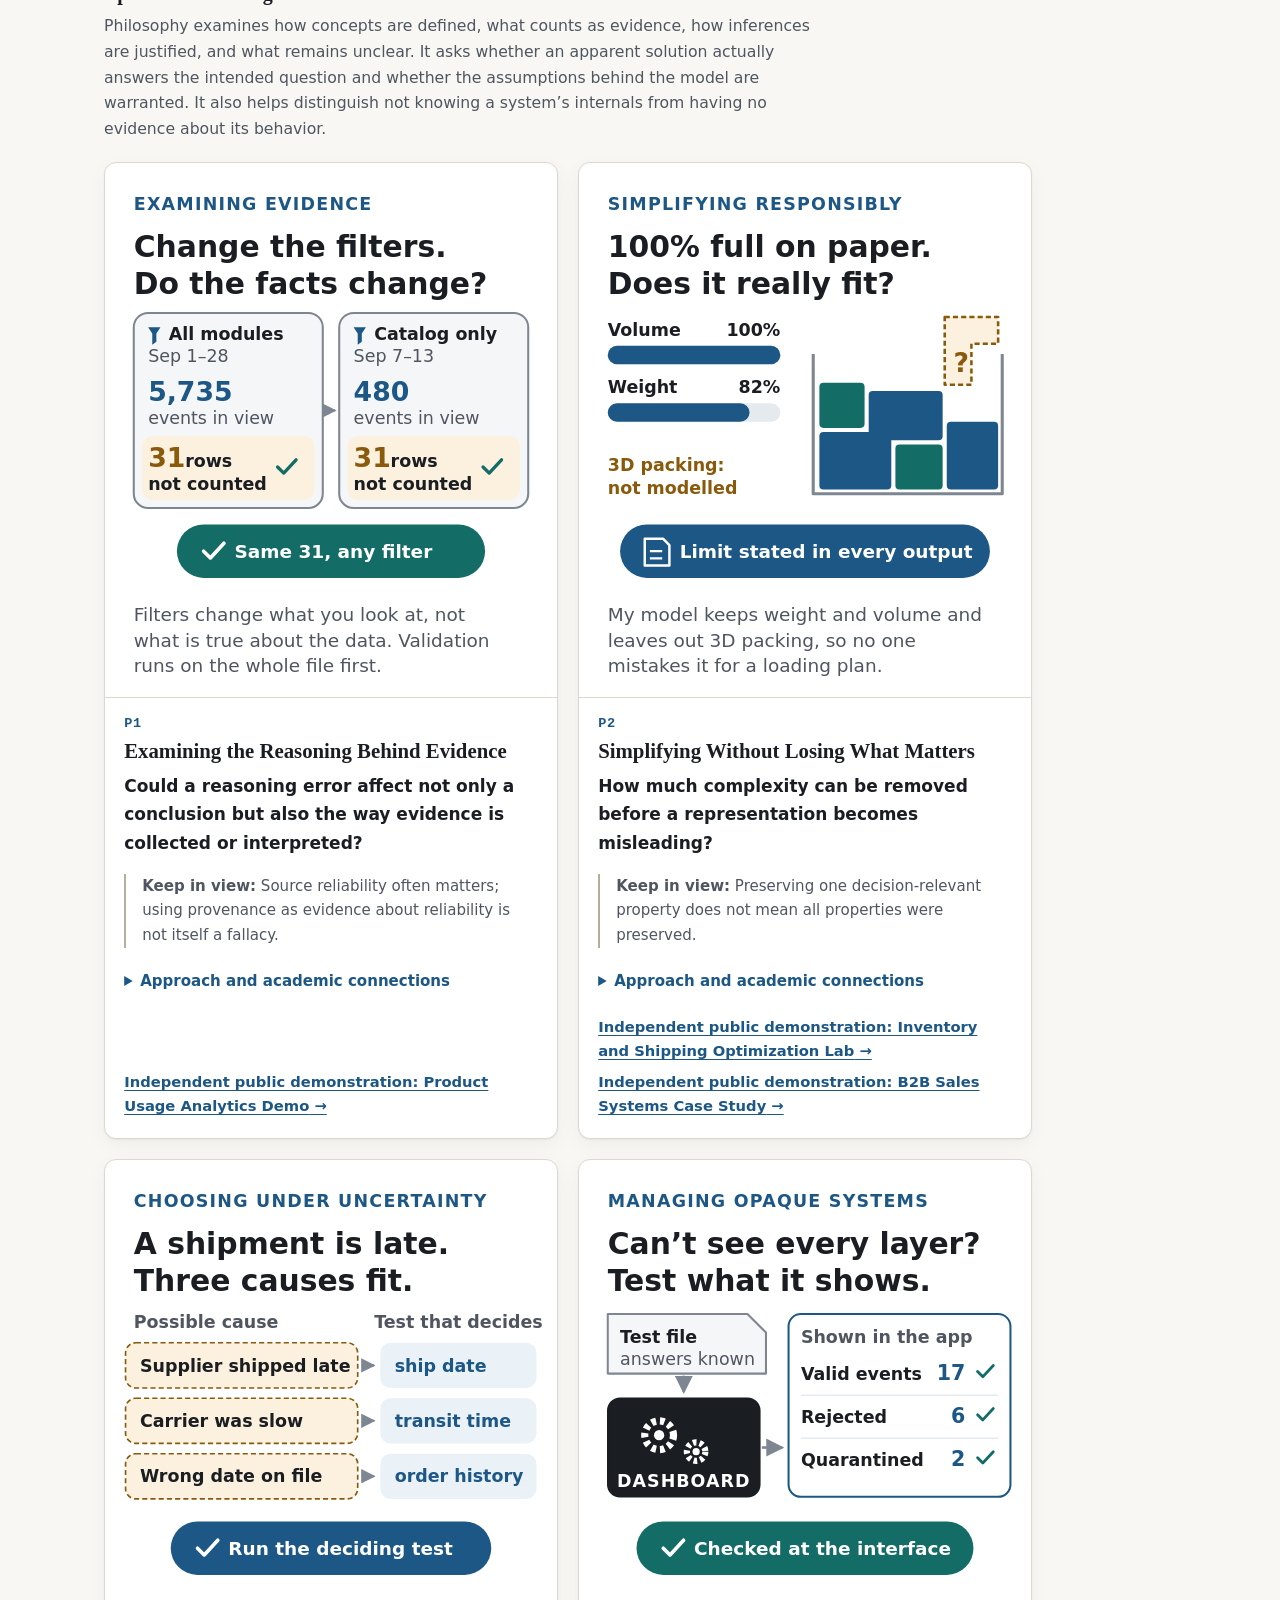
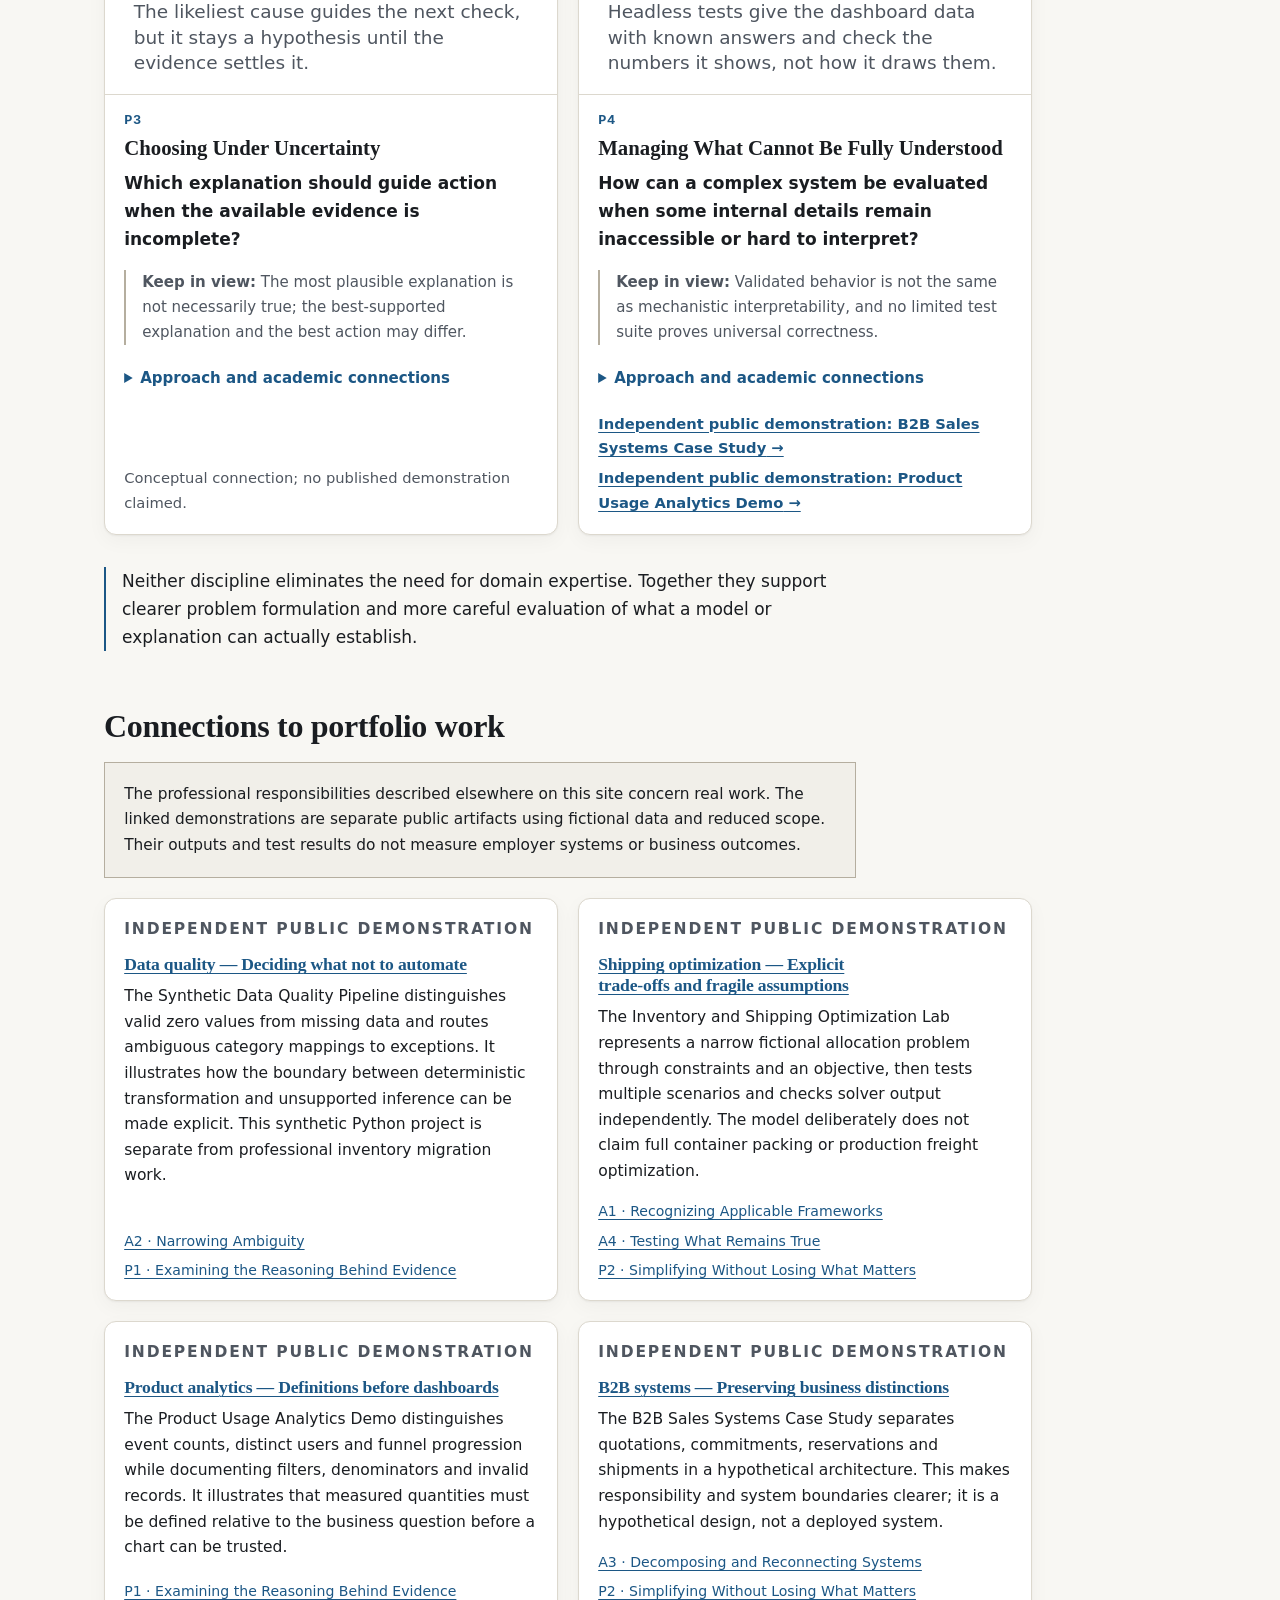
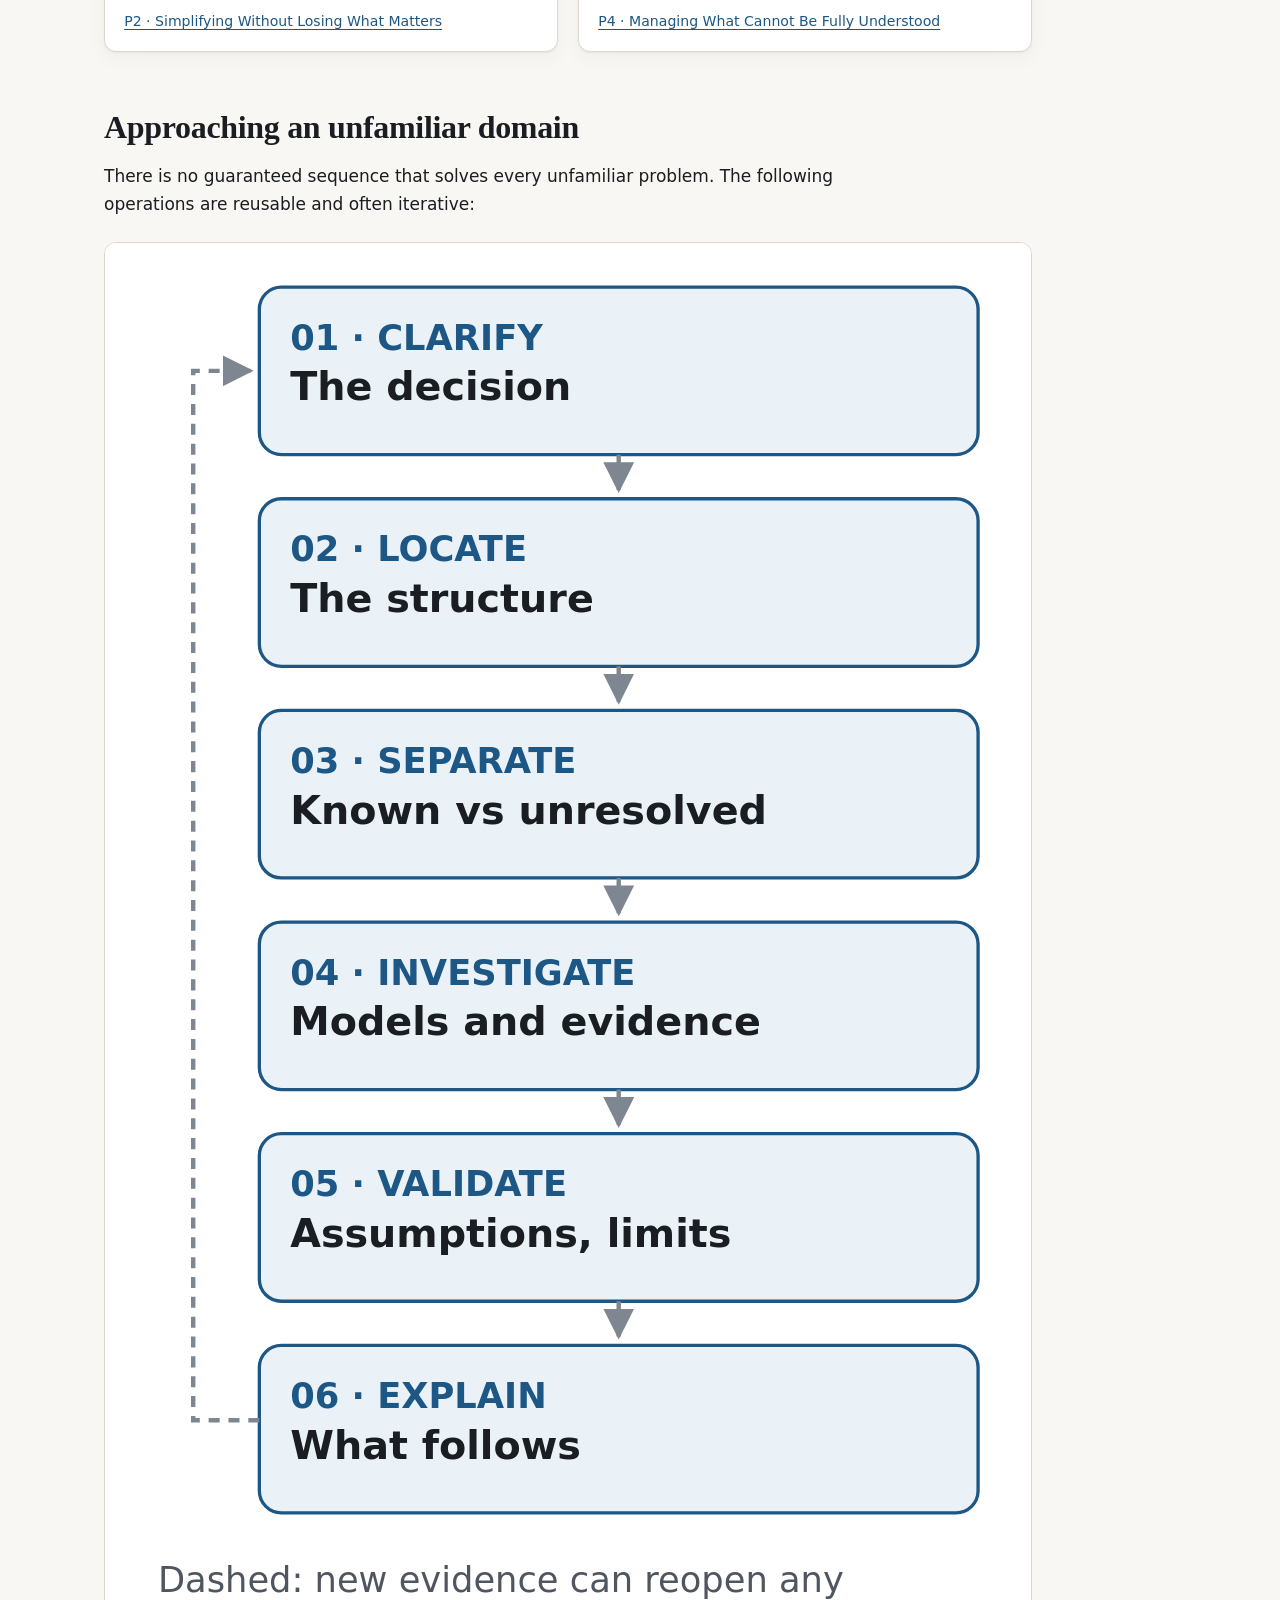
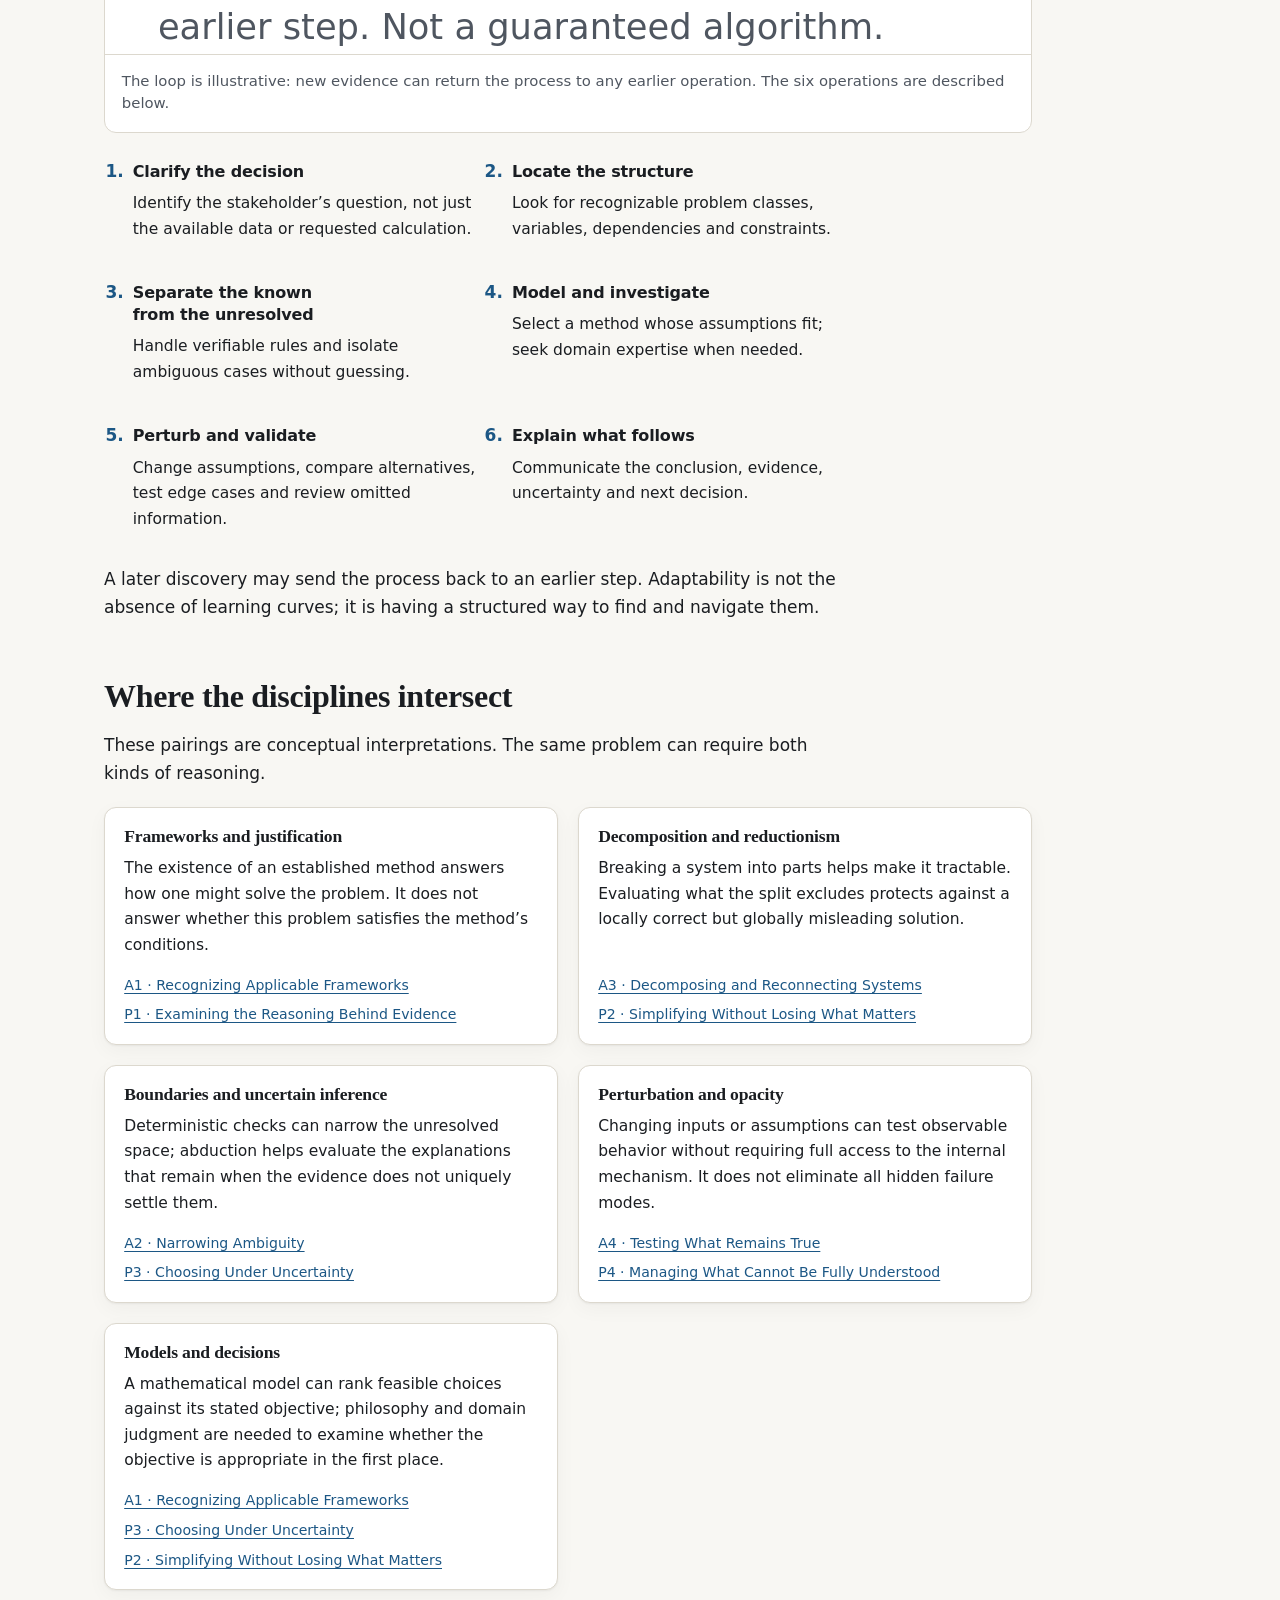
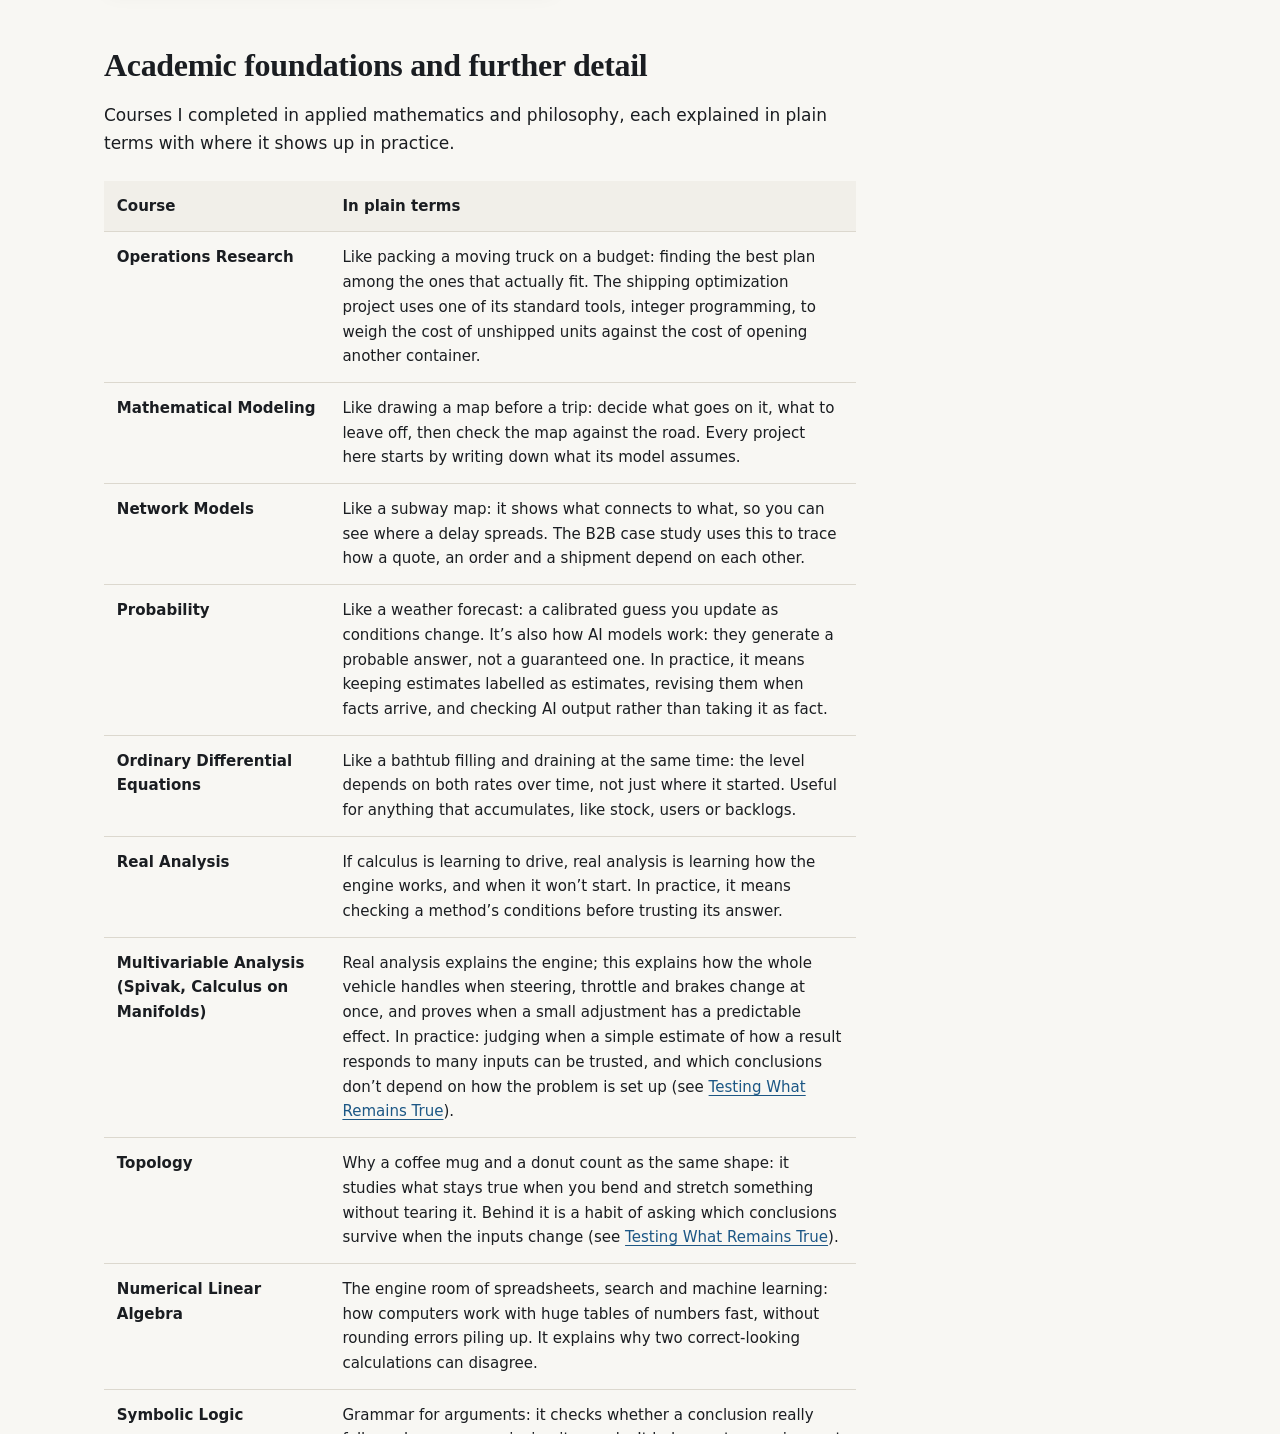
==== commit 799281bf: "Course table: Operations Research row names integer programming and the trade-off Co-Authored-By: Cl" ====
--- a/applied-thinking/index.html
+++ b/applied-thinking/index.html
@@ -140,7 +140,7 @@
         </div>
       </article>
     </li></ul>
-      </div><p class="thinking-shared">Neither discipline eliminates the need for domain expertise. Together they support clearer problem formulation and more careful evaluation of what a model or explanation can actually establish.</p></section><section id="in-practice" class="thinking-section" aria-labelledby="in-practice-title"><h2 id="in-practice-title">Connections to portfolio work</h2><p class="thinking-boundary">The professional responsibilities described elsewhere on this site concern real work. The linked demonstrations are separate public artifacts using fictional data and reduced scope. Their outputs and test results do not measure employer systems or business outcomes.</p><ul class="thinking-cards"><li><article><p class="eyebrow">Independent public demonstration</p><h3><a href="../projects/synthetic-data-quality-pipeline/">Data quality — Deciding what not to automate</a></h3><p>The Synthetic Data Quality Pipeline distinguishes valid zero values from missing data and routes ambiguous category mappings to exceptions. It illustrates how the boundary between deterministic transformation and unsupported inference can be made explicit. This synthetic Python project is separate from professional inventory migration work.</p><ul class="thinking-links"><li><a href="#boundary-refinement">A2 · Narrowing Ambiguity</a></li><li><a href="#inference-evidence">P1 · Examining the Reasoning Behind Evidence</a></li></ul></article></li><li><article><p class="eyebrow">Independent public demonstration</p><h3><a href="../projects/inventory-shipping-optimization-lab/">Shipping optimization — Explicit trade-offs and fragile assumptions</a></h3><p>The Inventory and Shipping Optimization Lab represents a narrow fictional allocation problem through constraints and an objective, then tests multiple scenarios and checks solver output independently. The model deliberately does not claim full container packing or production freight optimization.</p><ul class="thinking-links"><li><a href="#framework-recognition">A1 · Recognizing Applicable Frameworks</a></li><li><a href="#invariance-perturbation">A4 · Testing What Remains True</a></li><li><a href="#responsible-abstraction">P2 · Simplifying Without Losing What Matters</a></li></ul></article></li><li><article><p class="eyebrow">Independent public demonstration</p><h3><a href="../projects/product-usage-analytics-demo/">Product analytics — Definitions before dashboards</a></h3><p>The Product Usage Analytics Demo distinguishes event counts, distinct users and funnel progression while documenting filters, denominators and invalid records. It illustrates that measured quantities must be defined relative to the business question before a chart can be trusted.</p><ul class="thinking-links"><li><a href="#inference-evidence">P1 · Examining the Reasoning Behind Evidence</a></li><li><a href="#responsible-abstraction">P2 · Simplifying Without Losing What Matters</a></li></ul></article></li><li><article><p class="eyebrow">Independent public demonstration</p><h3><a href="../projects/b2b-sales-systems-case-study/">B2B systems — Preserving business distinctions</a></h3><p>The B2B Sales Systems Case Study separates quotations, commitments, reservations and shipments in a hypothetical architecture. This makes responsibility and system boundaries clearer; it is a hypothetical design, not a deployed system.</p><ul class="thinking-links"><li><a href="#graph-decomposition">A3 · Decomposing and Reconnecting Systems</a></li><li><a href="#responsible-abstraction">P2 · Simplifying Without Losing What Matters</a></li><li><a href="#opacity-management">P4 · Managing What Cannot Be Fully Understood</a></li></ul></article></li></ul></section><section id="workflow" class="thinking-section" aria-labelledby="workflow-title"><h2 id="workflow-title">Approaching an unfamiliar domain</h2><p>There is no guaranteed sequence that solves every unfamiliar problem. The following operations are reusable and often iterative:</p><figure class="technical-figure thinking-figure"><picture><source media="(prefers-color-scheme: dark) and (max-width: 39.99rem)" srcset="../assets/visuals/thinking-cycle-narrow-dark.svg" width="420" height="640"><source media="(max-width: 39.99rem)" srcset="../assets/visuals/thinking-cycle-narrow.svg" width="420" height="640"><source media="(prefers-color-scheme: dark)" srcset="../assets/visuals/thinking-cycle-dark.svg" width="760" height="320"><img src="../assets/visuals/thinking-cycle.svg" alt="Six reasoning operations form a cycle: clarify, locate, separate, investigate, validate and explain. A return path indicates that new evidence may reopen earlier questions." width="760" height="320" loading="lazy" decoding="async"></picture><figcaption>The loop is illustrative: new evidence can return the process to any earlier operation. The six operations are described below.</figcaption></figure><ol class="thinking-workflow"><li id="step-clarify"><h3>Clarify the decision</h3><p>Identify the stakeholder’s question, not just the available data or requested calculation.</p></li><li id="step-locate"><h3>Locate the structure</h3><p>Look for recognizable problem classes, variables, dependencies and constraints.</p></li><li id="step-separate"><h3>Separate the known from the unresolved</h3><p>Handle verifiable rules and isolate ambiguous cases without guessing.</p></li><li id="step-investigate"><h3>Model and investigate</h3><p>Select a method whose assumptions fit; seek domain expertise when needed.</p></li><li id="step-validate"><h3>Perturb and validate</h3><p>Change assumptions, compare alternatives, test edge cases and review omitted information.</p></li><li id="step-explain"><h3>Explain what follows</h3><p>Communicate the conclusion, evidence, uncertainty and next decision.</p></li></ol><p>A later discovery may send the process back to an earlier step. Adaptability is not the absence of learning curves; it is having a structured way to find and navigate them.</p></section><section id="connections" class="thinking-section" aria-labelledby="connections-title"><h2 id="connections-title">Where the disciplines intersect</h2><p>These pairings are conceptual interpretations. The same problem can require both kinds of reasoning.</p><ul class="thinking-cards"><li><article id="framework-justification"><h3>Frameworks and justification</h3><p>The existence of an established method answers how one might solve the problem. It does not answer whether this problem satisfies the method’s conditions.</p><ul class="thinking-links"><li><a href="#framework-recognition">A1 · Recognizing Applicable Frameworks</a></li><li><a href="#inference-evidence">P1 · Examining the Reasoning Behind Evidence</a></li></ul></article></li><li><article id="decomposition-reduction"><h3>Decomposition and reductionism</h3><p>Breaking a system into parts helps make it tractable. Evaluating what the split excludes protects against a locally correct but globally misleading solution.</p><ul class="thinking-links"><li><a href="#graph-decomposition">A3 · Decomposing and Reconnecting Systems</a></li><li><a href="#responsible-abstraction">P2 · Simplifying Without Losing What Matters</a></li></ul></article></li><li><article id="boundaries-inference"><h3>Boundaries and uncertain inference</h3><p>Deterministic checks can narrow the unresolved space; abduction helps evaluate the explanations that remain when the evidence does not uniquely settle them.</p><ul class="thinking-links"><li><a href="#boundary-refinement">A2 · Narrowing Ambiguity</a></li><li><a href="#abductive-reasoning">P3 · Choosing Under Uncertainty</a></li></ul></article></li><li><article id="robustness-opacity"><h3>Perturbation and opacity</h3><p>Changing inputs or assumptions can test observable behavior without requiring full access to the internal mechanism. It does not eliminate all hidden failure modes.</p><ul class="thinking-links"><li><a href="#invariance-perturbation">A4 · Testing What Remains True</a></li><li><a href="#opacity-management">P4 · Managing What Cannot Be Fully Understood</a></li></ul></article></li><li><article id="models-decisions"><h3>Models and decisions</h3><p>A mathematical model can rank feasible choices against its stated objective; philosophy and domain judgment are needed to examine whether the objective is appropriate in the first place.</p><ul class="thinking-links"><li><a href="#framework-recognition">A1 · Recognizing Applicable Frameworks</a></li><li><a href="#abductive-reasoning">P3 · Choosing Under Uncertainty</a></li><li><a href="#responsible-abstraction">P2 · Simplifying Without Losing What Matters</a></li></ul></article></li></ul></section><section id="academic" class="thinking-section" aria-labelledby="academic-title"><h2 id="academic-title">Academic foundations and further detail</h2><p>Courses I completed in applied mathematics and philosophy, each explained in plain terms with where it shows up in practice.</p><table class="thinking-table"><thead><tr><th scope="col">Course</th><th scope="col">In plain terms</th></tr></thead><tbody><tr><th scope="row">Operations Research</th><td>Like packing a moving truck on a budget: finding the best plan among the ones that actually fit. It’s the method behind the shipping project’s choice of which containers to open.</td></tr><tr><th scope="row">Mathematical Modeling</th><td>Like drawing a map before a trip: decide what goes on it, what to leave off, then check the map against the road. Every project here starts by writing down what its model assumes.</td></tr><tr><th scope="row">Network Models</th><td>Like a subway map: it shows what connects to what, so you can see where a delay spreads. The B2B case study uses this to trace how a quote, an order and a shipment depend on each other.</td></tr><tr><th scope="row">Probability</th><td>Like a weather forecast: a calibrated guess you update as conditions change. It’s also how AI models work: they generate a probable answer, not a guaranteed one. In practice, it means keeping estimates labelled as estimates, revising them when facts arrive, and checking AI output rather than taking it as fact.</td></tr><tr><th scope="row">Ordinary Differential Equations</th><td>Like a bathtub filling and draining at the same time: the level depends on both rates over time, not just where it started. Useful for anything that accumulates, like stock, users or backlogs.</td></tr><tr><th scope="row">Real Analysis</th><td>If calculus is learning to drive, real analysis is learning how the engine works, and when it won’t start. In practice, it means checking a method’s conditions before trusting its answer.</td></tr><tr><th scope="row">Multivariable Analysis (Spivak, Calculus on Manifolds)</th><td>Real analysis explains the engine; this explains how the whole vehicle handles when steering, throttle and brakes change at once, and proves when a small adjustment has a predictable effect. In practice: judging when a simple estimate of how a result responds to many inputs can be trusted, and which conclusions don’t depend on how the problem is set up (see <a href="#invariance-perturbation">Testing What Remains True</a>).</td></tr><tr><th scope="row">Topology</th><td>Why a coffee mug and a donut count as the same shape: it studies what stays true when you bend and stretch something without tearing it. Behind it is a habit of asking which conclusions survive when the inputs change (see <a href="#invariance-perturbation">Testing What Remains True</a>).</td></tr><tr><th scope="row">Numerical Linear Algebra</th><td>The engine room of spreadsheets, search and machine learning: how computers work with huge tables of numbers fast, without rounding errors piling up. It explains why two correct-looking calculations can disagree.</td></tr><tr><th scope="row">Symbolic Logic</th><td>Grammar for arguments: it checks whether a conclusion really follows, however convincing it sounds. It helps spot a requirement or claim that doesn’t follow from its evidence.</td></tr><tr><th scope="row">Philosophy of Science</th><td>How to tell a good test from a lucky one: what counts as evidence, and how a method can fool you. It’s why every result on this site says how it was checked.</td></tr><tr><th scope="row">High Performance Computing</th><td>How to make computers solve large problems faster by splitting the work across many processors at once. Much of the difficulty isn’t the arithmetic but moving data: keeping it close to the processor that needs it and limiting how often processors wait on each other. It’s about knowing when a correct method will be too slow or costly at scale.</td></tr></tbody></table><p class="note">Detailed academic projects are deferred until reviewed artifacts are available.</p></section><section id="limitations" class="thinking-section" aria-labelledby="limitations-title"><h2 id="limitations-title">What this page claims</h2><p>This page describes transferable reasoning foundations, not a guarantee that a particular method works in every domain. Professional decisions still depend on appropriate evidence, stakeholder priorities, technical implementation and domain knowledge. The case studies show selected applications or analogues with their assumptions and limitations made explicit.</p><p class="thinking-boundary"><strong>Evidence boundary:</strong> The professional responsibilities described elsewhere on this site concern real work. The linked demonstrations are separate public artifacts using fictional data and reduced scope. Their outputs and test results do not measure employer systems or business outcomes.</p><div class="actions"><a class="btn btn--primary" href="../#projects">Explore the case studies</a></div></section></div></div>
+      </div><p class="thinking-shared">Neither discipline eliminates the need for domain expertise. Together they support clearer problem formulation and more careful evaluation of what a model or explanation can actually establish.</p></section><section id="in-practice" class="thinking-section" aria-labelledby="in-practice-title"><h2 id="in-practice-title">Connections to portfolio work</h2><p class="thinking-boundary">The professional responsibilities described elsewhere on this site concern real work. The linked demonstrations are separate public artifacts using fictional data and reduced scope. Their outputs and test results do not measure employer systems or business outcomes.</p><ul class="thinking-cards"><li><article><p class="eyebrow">Independent public demonstration</p><h3><a href="../projects/synthetic-data-quality-pipeline/">Data quality — Deciding what not to automate</a></h3><p>The Synthetic Data Quality Pipeline distinguishes valid zero values from missing data and routes ambiguous category mappings to exceptions. It illustrates how the boundary between deterministic transformation and unsupported inference can be made explicit. This synthetic Python project is separate from professional inventory migration work.</p><ul class="thinking-links"><li><a href="#boundary-refinement">A2 · Narrowing Ambiguity</a></li><li><a href="#inference-evidence">P1 · Examining the Reasoning Behind Evidence</a></li></ul></article></li><li><article><p class="eyebrow">Independent public demonstration</p><h3><a href="../projects/inventory-shipping-optimization-lab/">Shipping optimization — Explicit trade-offs and fragile assumptions</a></h3><p>The Inventory and Shipping Optimization Lab represents a narrow fictional allocation problem through constraints and an objective, then tests multiple scenarios and checks solver output independently. The model deliberately does not claim full container packing or production freight optimization.</p><ul class="thinking-links"><li><a href="#framework-recognition">A1 · Recognizing Applicable Frameworks</a></li><li><a href="#invariance-perturbation">A4 · Testing What Remains True</a></li><li><a href="#responsible-abstraction">P2 · Simplifying Without Losing What Matters</a></li></ul></article></li><li><article><p class="eyebrow">Independent public demonstration</p><h3><a href="../projects/product-usage-analytics-demo/">Product analytics — Definitions before dashboards</a></h3><p>The Product Usage Analytics Demo distinguishes event counts, distinct users and funnel progression while documenting filters, denominators and invalid records. It illustrates that measured quantities must be defined relative to the business question before a chart can be trusted.</p><ul class="thinking-links"><li><a href="#inference-evidence">P1 · Examining the Reasoning Behind Evidence</a></li><li><a href="#responsible-abstraction">P2 · Simplifying Without Losing What Matters</a></li></ul></article></li><li><article><p class="eyebrow">Independent public demonstration</p><h3><a href="../projects/b2b-sales-systems-case-study/">B2B systems — Preserving business distinctions</a></h3><p>The B2B Sales Systems Case Study separates quotations, commitments, reservations and shipments in a hypothetical architecture. This makes responsibility and system boundaries clearer; it is a hypothetical design, not a deployed system.</p><ul class="thinking-links"><li><a href="#graph-decomposition">A3 · Decomposing and Reconnecting Systems</a></li><li><a href="#responsible-abstraction">P2 · Simplifying Without Losing What Matters</a></li><li><a href="#opacity-management">P4 · Managing What Cannot Be Fully Understood</a></li></ul></article></li></ul></section><section id="workflow" class="thinking-section" aria-labelledby="workflow-title"><h2 id="workflow-title">Approaching an unfamiliar domain</h2><p>There is no guaranteed sequence that solves every unfamiliar problem. The following operations are reusable and often iterative:</p><figure class="technical-figure thinking-figure"><picture><source media="(prefers-color-scheme: dark) and (max-width: 39.99rem)" srcset="../assets/visuals/thinking-cycle-narrow-dark.svg" width="420" height="640"><source media="(max-width: 39.99rem)" srcset="../assets/visuals/thinking-cycle-narrow.svg" width="420" height="640"><source media="(prefers-color-scheme: dark)" srcset="../assets/visuals/thinking-cycle-dark.svg" width="760" height="320"><img src="../assets/visuals/thinking-cycle.svg" alt="Six reasoning operations form a cycle: clarify, locate, separate, investigate, validate and explain. A return path indicates that new evidence may reopen earlier questions." width="760" height="320" loading="lazy" decoding="async"></picture><figcaption>The loop is illustrative: new evidence can return the process to any earlier operation. The six operations are described below.</figcaption></figure><ol class="thinking-workflow"><li id="step-clarify"><h3>Clarify the decision</h3><p>Identify the stakeholder’s question, not just the available data or requested calculation.</p></li><li id="step-locate"><h3>Locate the structure</h3><p>Look for recognizable problem classes, variables, dependencies and constraints.</p></li><li id="step-separate"><h3>Separate the known from the unresolved</h3><p>Handle verifiable rules and isolate ambiguous cases without guessing.</p></li><li id="step-investigate"><h3>Model and investigate</h3><p>Select a method whose assumptions fit; seek domain expertise when needed.</p></li><li id="step-validate"><h3>Perturb and validate</h3><p>Change assumptions, compare alternatives, test edge cases and review omitted information.</p></li><li id="step-explain"><h3>Explain what follows</h3><p>Communicate the conclusion, evidence, uncertainty and next decision.</p></li></ol><p>A later discovery may send the process back to an earlier step. Adaptability is not the absence of learning curves; it is having a structured way to find and navigate them.</p></section><section id="connections" class="thinking-section" aria-labelledby="connections-title"><h2 id="connections-title">Where the disciplines intersect</h2><p>These pairings are conceptual interpretations. The same problem can require both kinds of reasoning.</p><ul class="thinking-cards"><li><article id="framework-justification"><h3>Frameworks and justification</h3><p>The existence of an established method answers how one might solve the problem. It does not answer whether this problem satisfies the method’s conditions.</p><ul class="thinking-links"><li><a href="#framework-recognition">A1 · Recognizing Applicable Frameworks</a></li><li><a href="#inference-evidence">P1 · Examining the Reasoning Behind Evidence</a></li></ul></article></li><li><article id="decomposition-reduction"><h3>Decomposition and reductionism</h3><p>Breaking a system into parts helps make it tractable. Evaluating what the split excludes protects against a locally correct but globally misleading solution.</p><ul class="thinking-links"><li><a href="#graph-decomposition">A3 · Decomposing and Reconnecting Systems</a></li><li><a href="#responsible-abstraction">P2 · Simplifying Without Losing What Matters</a></li></ul></article></li><li><article id="boundaries-inference"><h3>Boundaries and uncertain inference</h3><p>Deterministic checks can narrow the unresolved space; abduction helps evaluate the explanations that remain when the evidence does not uniquely settle them.</p><ul class="thinking-links"><li><a href="#boundary-refinement">A2 · Narrowing Ambiguity</a></li><li><a href="#abductive-reasoning">P3 · Choosing Under Uncertainty</a></li></ul></article></li><li><article id="robustness-opacity"><h3>Perturbation and opacity</h3><p>Changing inputs or assumptions can test observable behavior without requiring full access to the internal mechanism. It does not eliminate all hidden failure modes.</p><ul class="thinking-links"><li><a href="#invariance-perturbation">A4 · Testing What Remains True</a></li><li><a href="#opacity-management">P4 · Managing What Cannot Be Fully Understood</a></li></ul></article></li><li><article id="models-decisions"><h3>Models and decisions</h3><p>A mathematical model can rank feasible choices against its stated objective; philosophy and domain judgment are needed to examine whether the objective is appropriate in the first place.</p><ul class="thinking-links"><li><a href="#framework-recognition">A1 · Recognizing Applicable Frameworks</a></li><li><a href="#abductive-reasoning">P3 · Choosing Under Uncertainty</a></li><li><a href="#responsible-abstraction">P2 · Simplifying Without Losing What Matters</a></li></ul></article></li></ul></section><section id="academic" class="thinking-section" aria-labelledby="academic-title"><h2 id="academic-title">Academic foundations and further detail</h2><p>Courses I completed in applied mathematics and philosophy, each explained in plain terms with where it shows up in practice.</p><table class="thinking-table"><thead><tr><th scope="col">Course</th><th scope="col">In plain terms</th></tr></thead><tbody><tr><th scope="row">Operations Research</th><td>Like packing a moving truck on a budget: finding the best plan among the ones that actually fit. The shipping optimization project uses one of its standard tools, integer programming, to weigh the cost of unshipped units against the cost of opening another container.</td></tr><tr><th scope="row">Mathematical Modeling</th><td>Like drawing a map before a trip: decide what goes on it, what to leave off, then check the map against the road. Every project here starts by writing down what its model assumes.</td></tr><tr><th scope="row">Network Models</th><td>Like a subway map: it shows what connects to what, so you can see where a delay spreads. The B2B case study uses this to trace how a quote, an order and a shipment depend on each other.</td></tr><tr><th scope="row">Probability</th><td>Like a weather forecast: a calibrated guess you update as conditions change. It’s also how AI models work: they generate a probable answer, not a guaranteed one. In practice, it means keeping estimates labelled as estimates, revising them when facts arrive, and checking AI output rather than taking it as fact.</td></tr><tr><th scope="row">Ordinary Differential Equations</th><td>Like a bathtub filling and draining at the same time: the level depends on both rates over time, not just where it started. Useful for anything that accumulates, like stock, users or backlogs.</td></tr><tr><th scope="row">Real Analysis</th><td>If calculus is learning to drive, real analysis is learning how the engine works, and when it won’t start. In practice, it means checking a method’s conditions before trusting its answer.</td></tr><tr><th scope="row">Multivariable Analysis (Spivak, Calculus on Manifolds)</th><td>Real analysis explains the engine; this explains how the whole vehicle handles when steering, throttle and brakes change at once, and proves when a small adjustment has a predictable effect. In practice: judging when a simple estimate of how a result responds to many inputs can be trusted, and which conclusions don’t depend on how the problem is set up (see <a href="#invariance-perturbation">Testing What Remains True</a>).</td></tr><tr><th scope="row">Topology</th><td>Why a coffee mug and a donut count as the same shape: it studies what stays true when you bend and stretch something without tearing it. Behind it is a habit of asking which conclusions survive when the inputs change (see <a href="#invariance-perturbation">Testing What Remains True</a>).</td></tr><tr><th scope="row">Numerical Linear Algebra</th><td>The engine room of spreadsheets, search and machine learning: how computers work with huge tables of numbers fast, without rounding errors piling up. It explains why two correct-looking calculations can disagree.</td></tr><tr><th scope="row">Symbolic Logic</th><td>Grammar for arguments: it checks whether a conclusion really follows, however convincing it sounds. It helps spot a requirement or claim that doesn’t follow from its evidence.</td></tr><tr><th scope="row">Philosophy of Science</th><td>How to tell a good test from a lucky one: what counts as evidence, and how a method can fool you. It’s why every result on this site says how it was checked.</td></tr><tr><th scope="row">High Performance Computing</th><td>How to make computers solve large problems faster by splitting the work across many processors at once. Much of the difficulty isn’t the arithmetic but moving data: keeping it close to the processor that needs it and limiting how often processors wait on each other. It’s about knowing when a correct method will be too slow or costly at scale.</td></tr></tbody></table><p class="note">Detailed academic projects are deferred until reviewed artifacts are available.</p></section><section id="limitations" class="thinking-section" aria-labelledby="limitations-title"><h2 id="limitations-title">What this page claims</h2><p>This page describes transferable reasoning foundations, not a guarantee that a particular method works in every domain. Professional decisions still depend on appropriate evidence, stakeholder priorities, technical implementation and domain knowledge. The case studies show selected applications or analogues with their assumptions and limitations made explicit.</p><p class="thinking-boundary"><strong>Evidence boundary:</strong> The professional responsibilities described elsewhere on this site concern real work. The linked demonstrations are separate public artifacts using fictional data and reduced scope. Their outputs and test results do not measure employer systems or business outcomes.</p><div class="actions"><a class="btn btn--primary" href="../#projects">Explore the case studies</a></div></section></div></div>
 <!-- /main --></main>
   <footer class="site-footer" id="site-footer"><div class="wrap footer__inner">
       <p>All data in these projects is fictional, and the results say nothing about my employer’s systems. The projects were built independently of my employer: AI tools did the implementation under my direction, and I approved the results. <a href="../how-these-were-built/">How these were built</a></p>
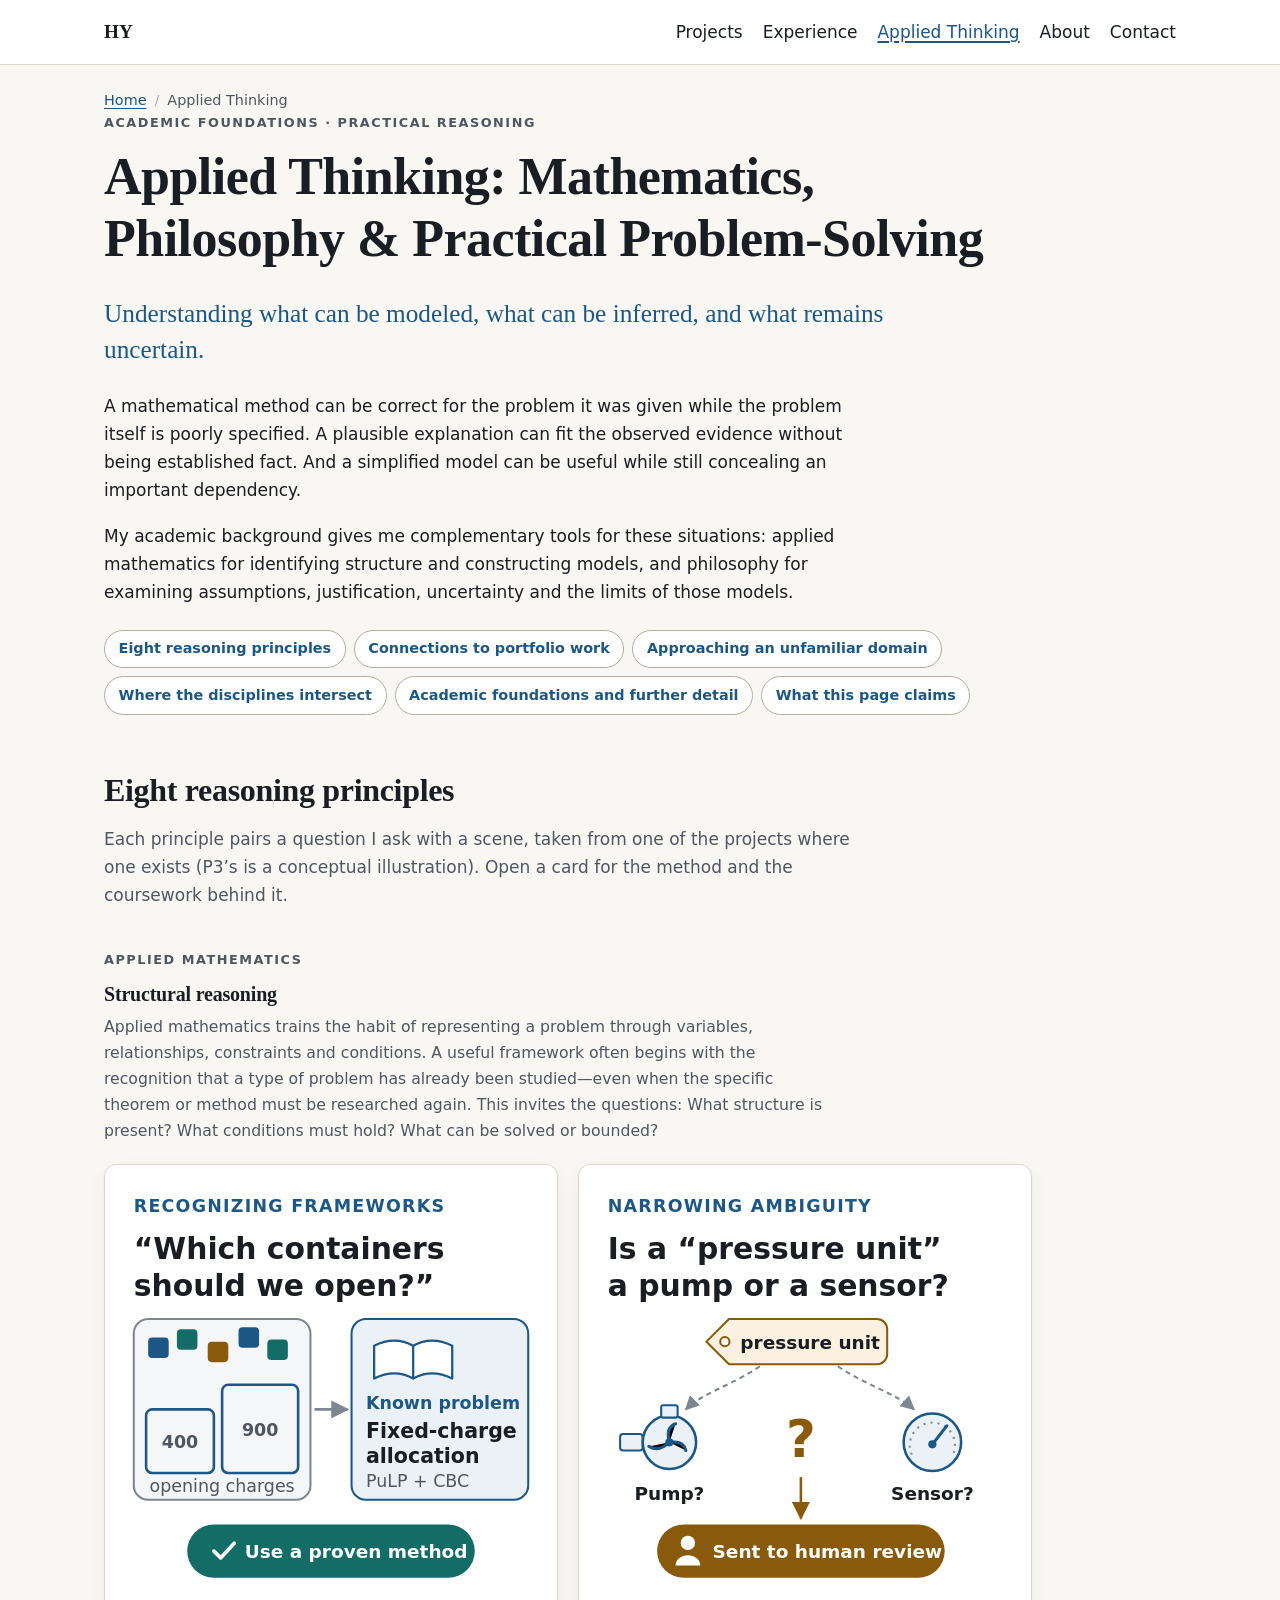
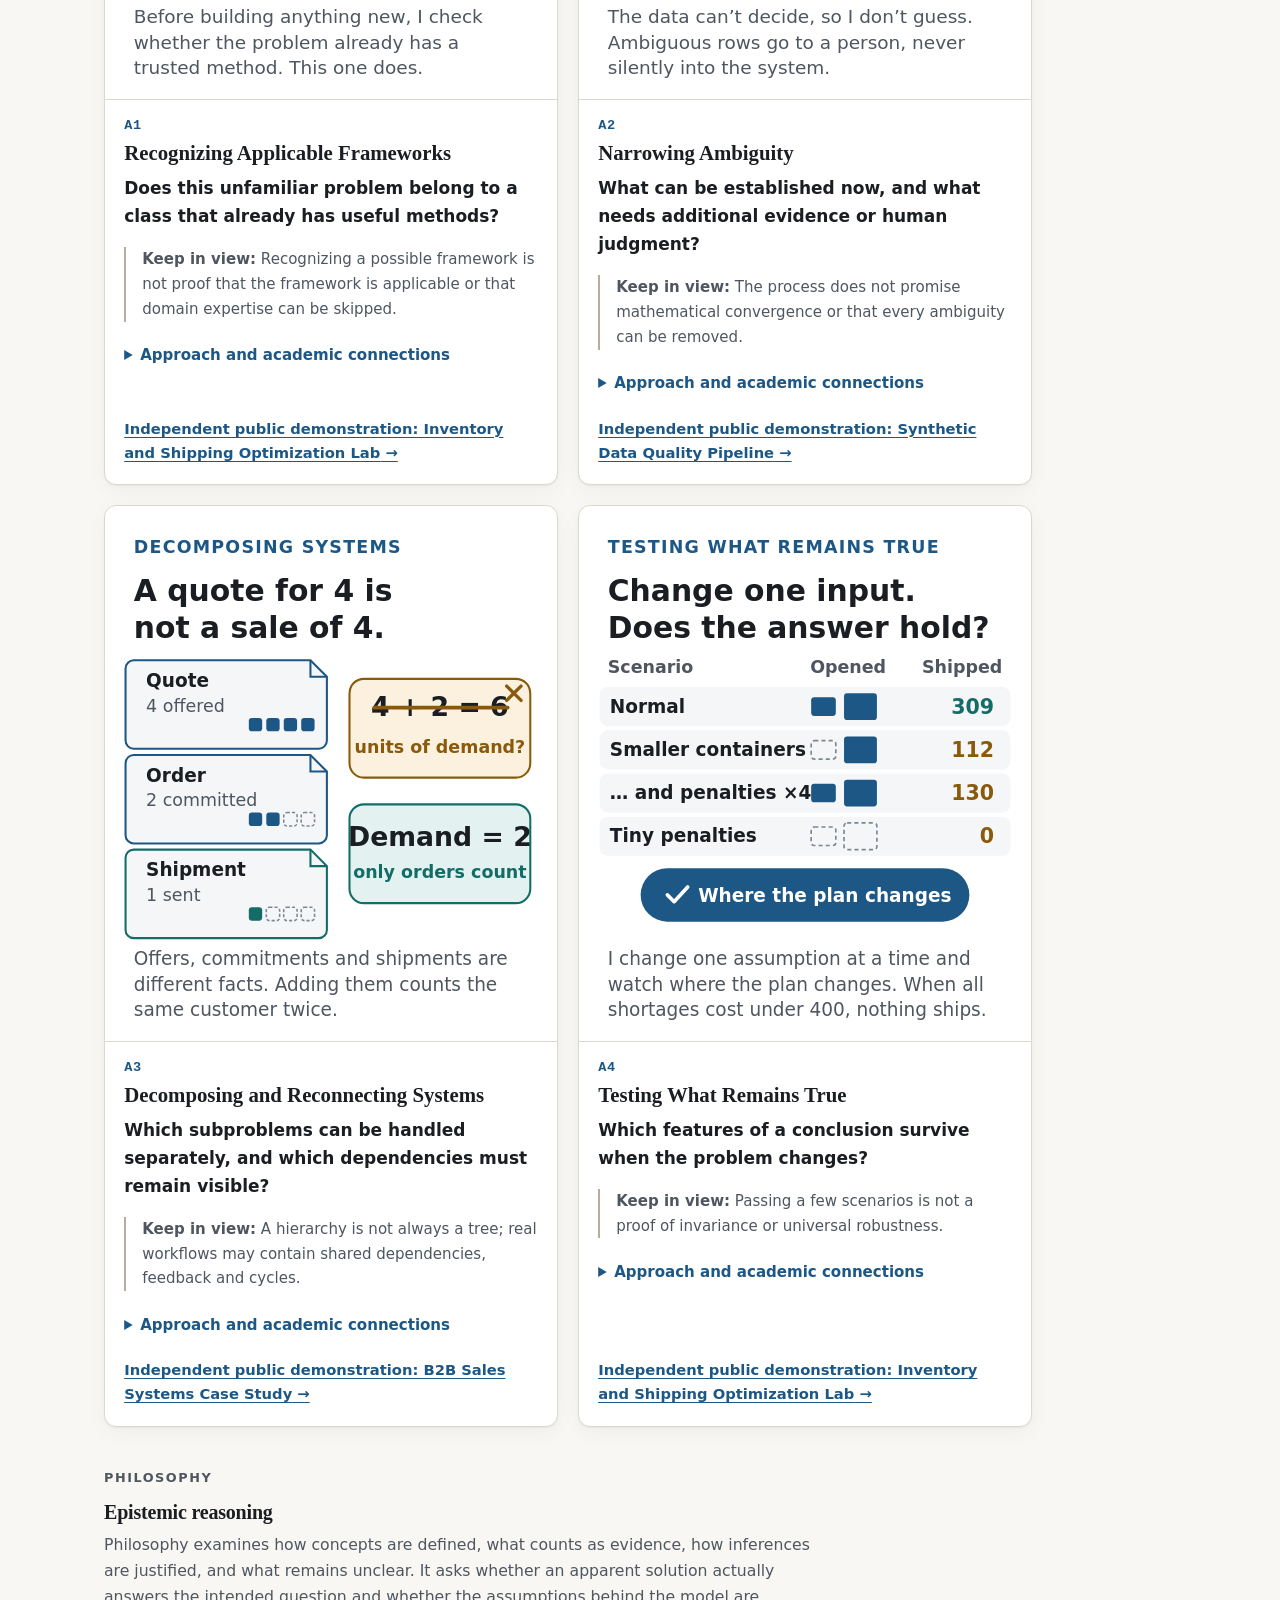
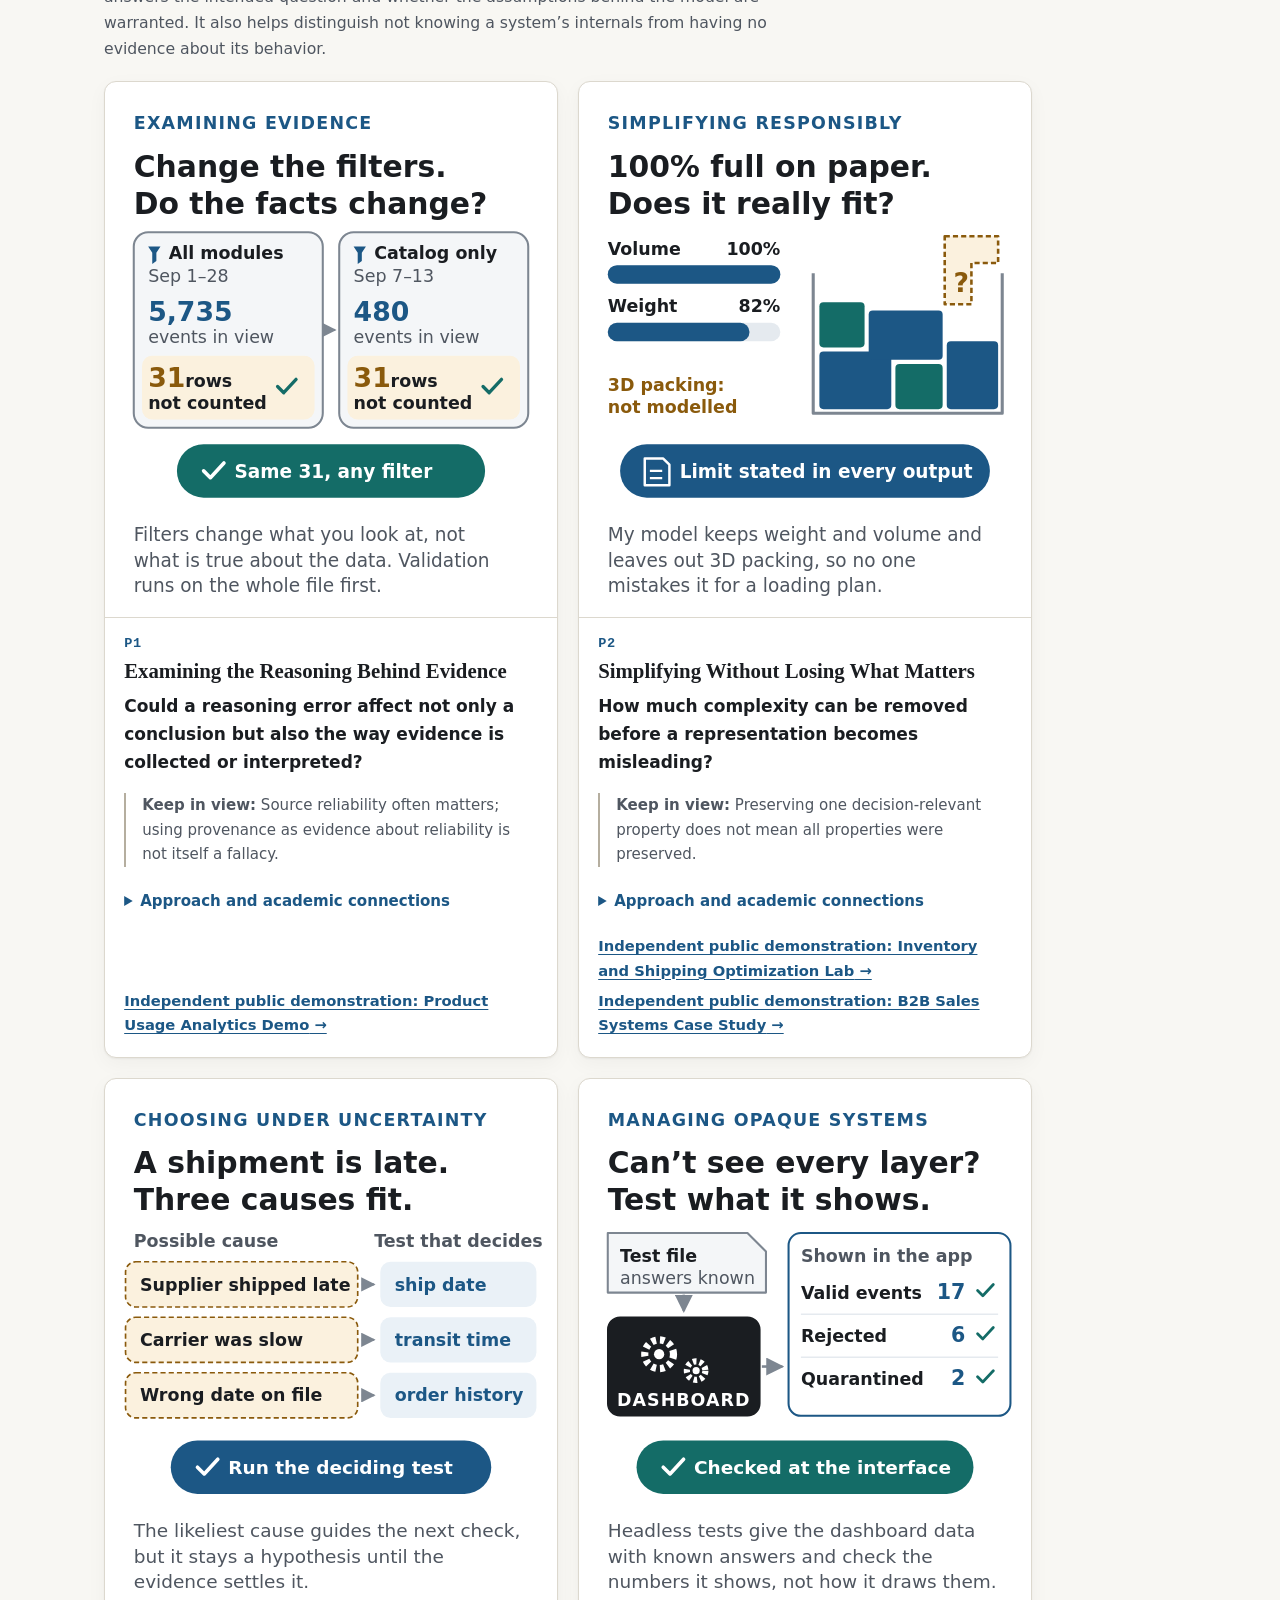
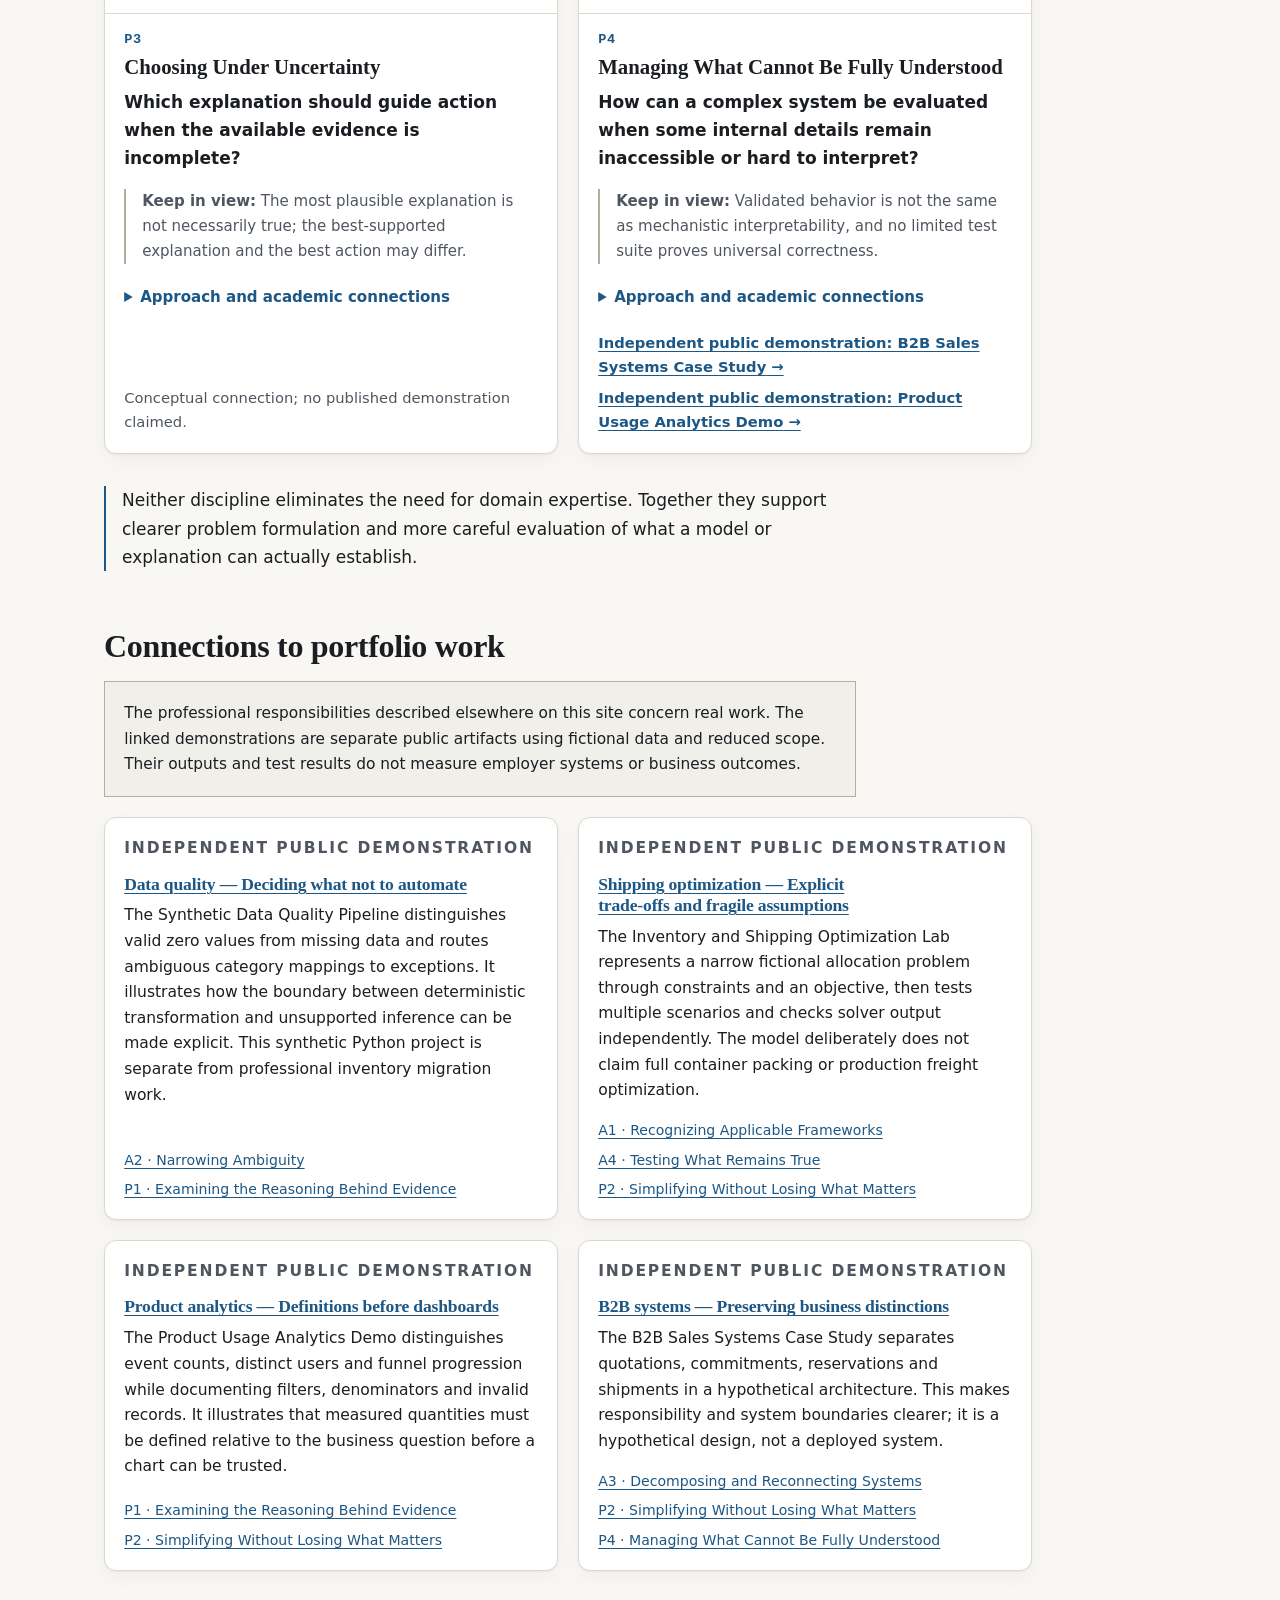
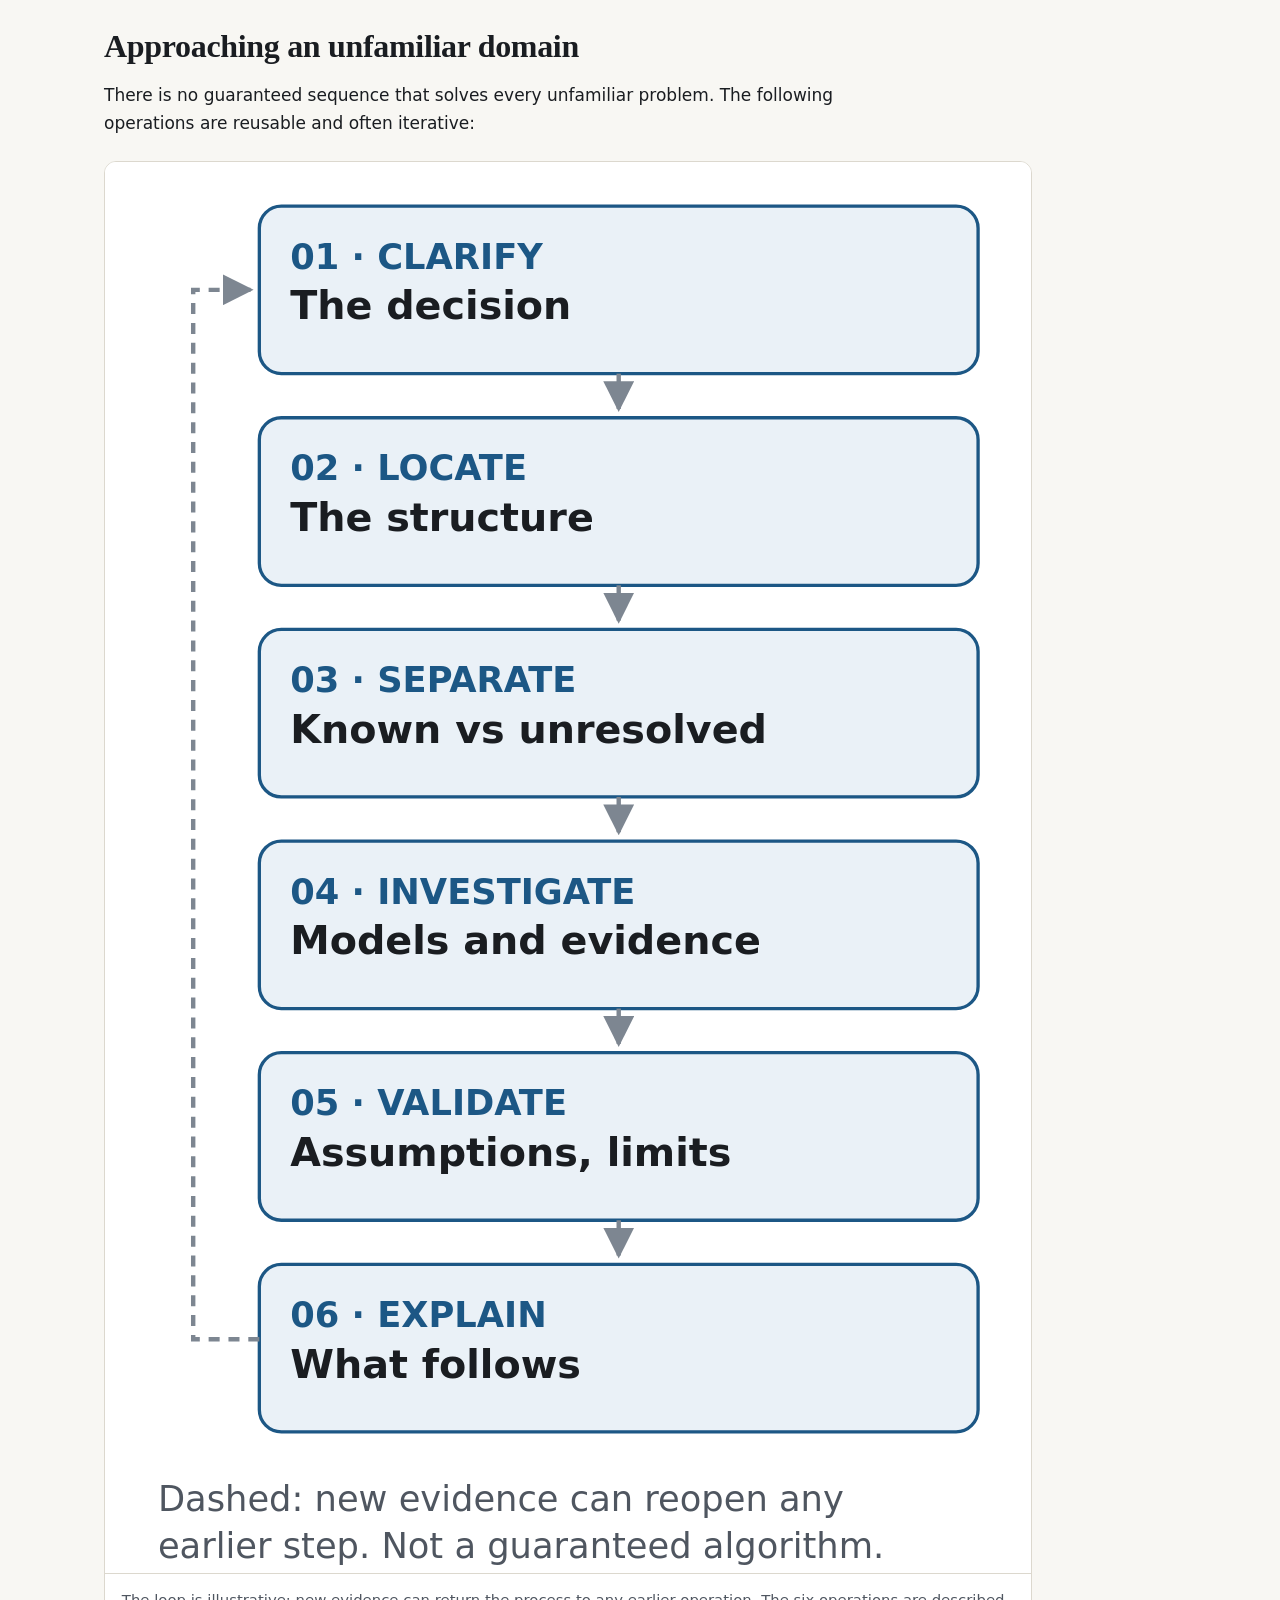
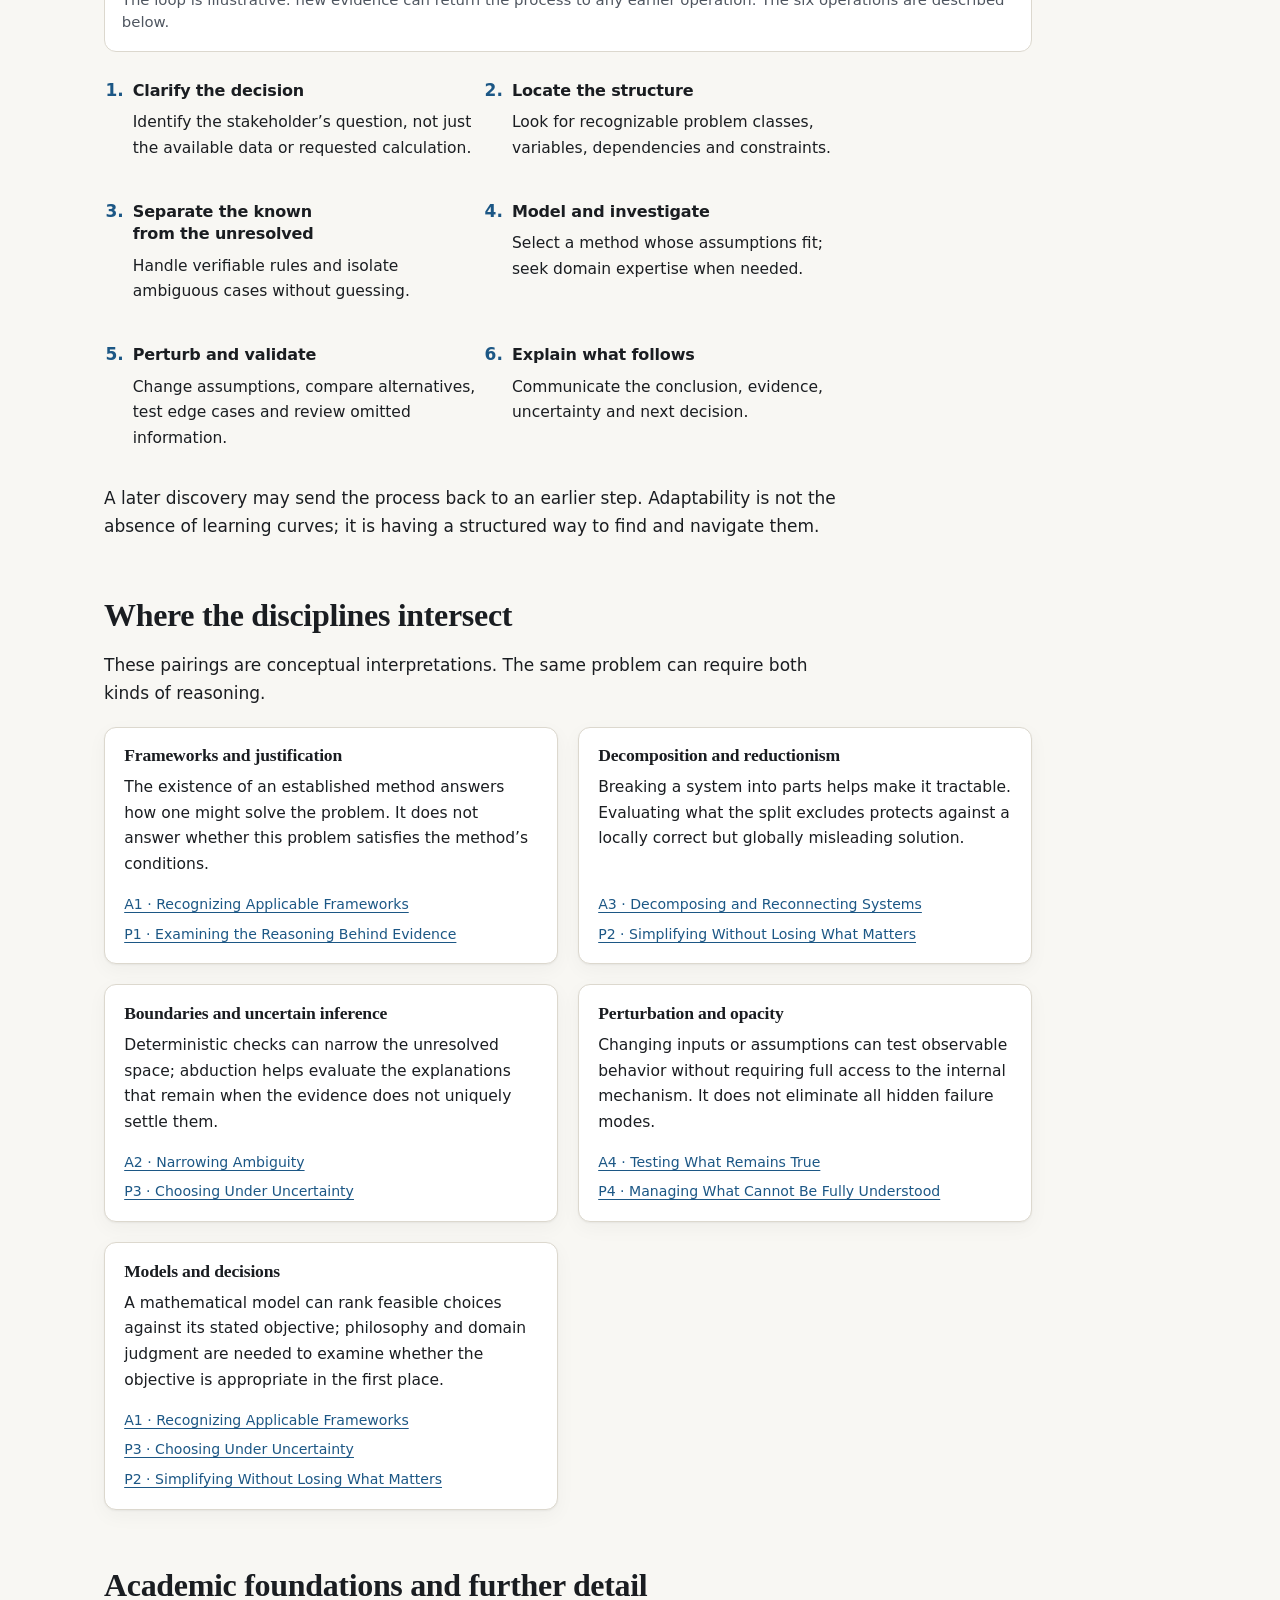
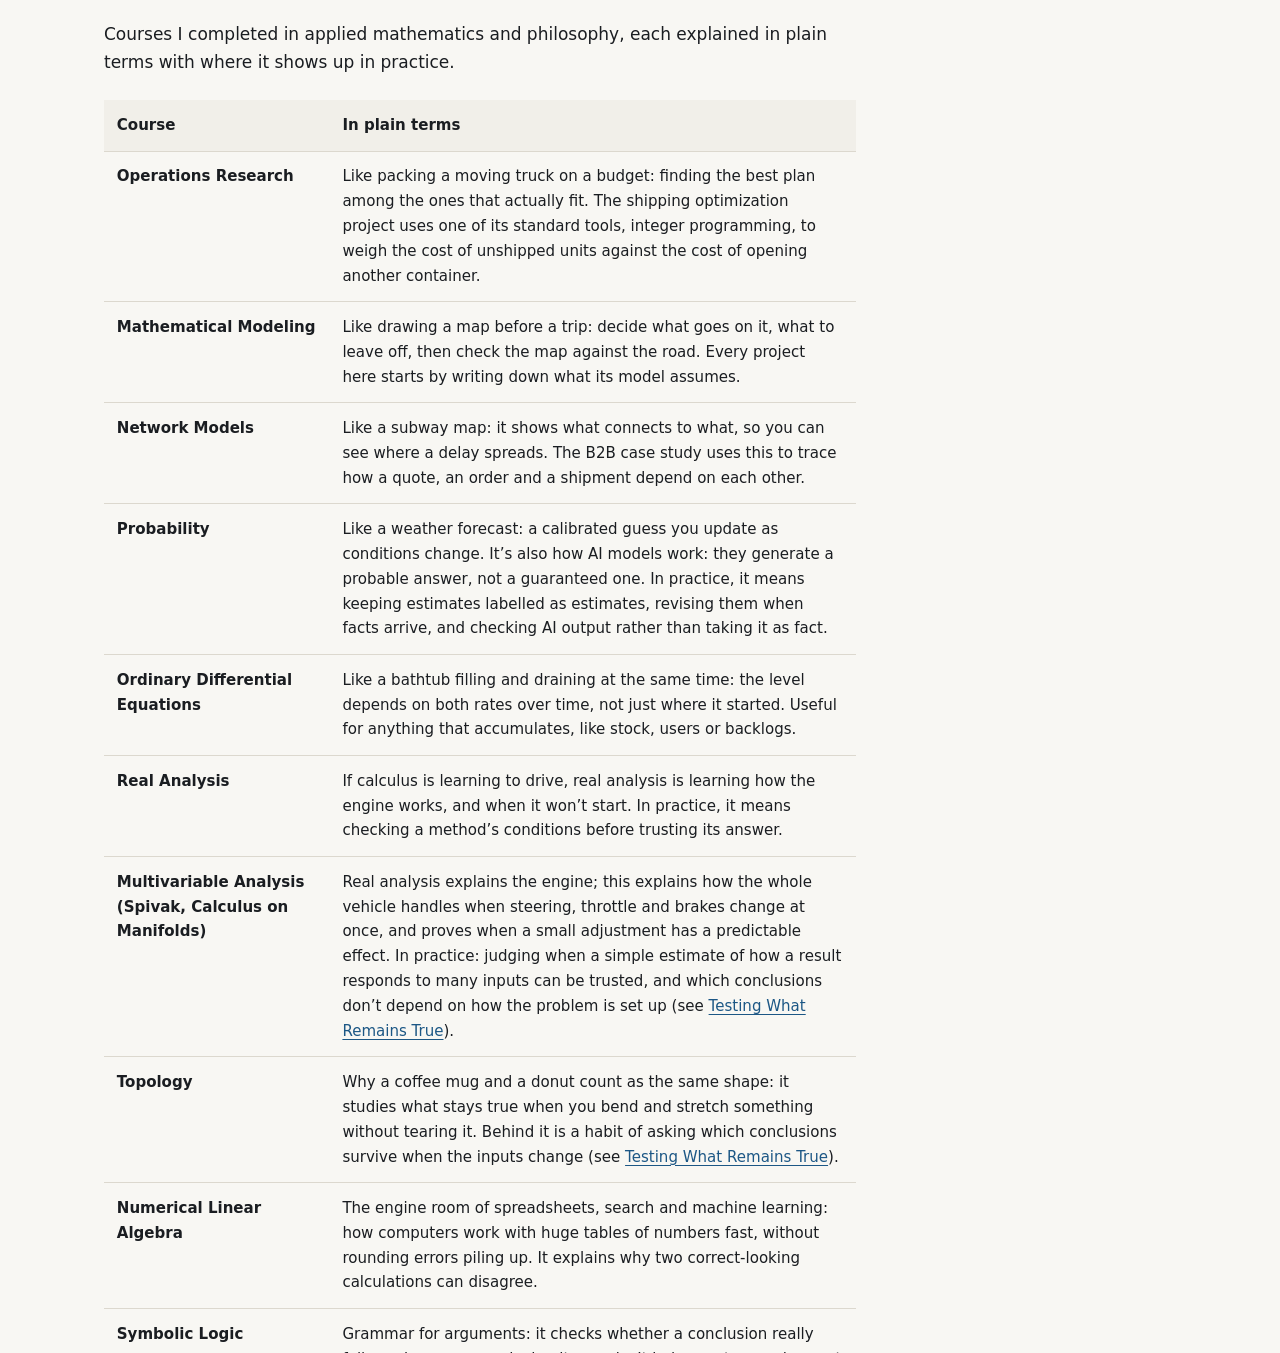
==== commit 59a08320: "Regenerate page snapshots for the updated owner fields The owner fields in content/site.json were ed" ====
--- a/applied-thinking/index.html
+++ b/applied-thinking/index.html
@@ -2,8 +2,9 @@
 <html lang="en">
 <head>
   <meta charset="utf-8">
+  <meta name="robots" content="noindex, nofollow">
   <meta name="viewport" content="width=device-width, initial-scale=1">
-  <title>Applied Thinking · Independent Technical Portfolio</title>
+  <title>Applied Thinking · HY · Portfolio</title>
   <meta name="description" content="Applied mathematics and philosophy as practical reasoning foundations, with eight principles and connections to independent public case studies.">
   <link rel="icon" href="data:,">
   <link rel="stylesheet" href="../assets/css/site.css">
@@ -12,7 +13,7 @@
 <body data-page="applied-thinking" data-root="..">
   <a class="skip-link" href="#main">Skip to main content</a>
   <header class="site-header" id="site-header"><div class="wrap header__inner">
-      <a class="brand" href="../"><span class="ph"><span class="ph__tag">Placeholder</span> Name</span></a>
+      <a class="brand" href="../">HY</a>
       <nav aria-label="Primary">
         <ul class="nav">
           <li><a href="../#projects">Projects</a></li>
@@ -24,15 +25,7 @@
       </nav>
     </div>
 <!-- /site-header --></header>
-  <div class="draft-banner" id="draft-banner" role="region" aria-label="Draft status"><div class="wrap">
-      <p><strong>Draft preview.</strong> 4 placeholders and 0 unpublished links still need owner input. Resolve or omit them before publishing.</p>
-      <details>
-        <summary>Show open items</summary>
-        <ul class="pending-list">
-          <li>Name <code>owner.name</code></li><li>Public contact email <code>owner.email</code></li><li>Resume file or link <code>owner.resume</code></li><li>Other links (LinkedIn, etc.) <code>owner.otherLinks</code></li>
-        </ul>
-      </details>
-    </div>
+  <div class="draft-banner" id="draft-banner" role="region" aria-label="Draft status" hidden>
 <!-- /draft-banner --></div>
   <main id="main" tabindex="-1" data-prerendered="true"><div class="wrap thinking-page"><nav class="crumbs" aria-label="Breadcrumb"><ol><li><a href="../">Home</a></li><li><span aria-current="page">Applied Thinking</span></li></ol></nav>
       <header class="thinking-hero" id="intro"><p class="eyebrow">Academic foundations · Practical reasoning</p><h1>Applied Thinking: Mathematics, Philosophy &amp; Practical Problem-Solving</h1><p class="thinking-tagline">Understanding what can be modeled, what can be inferred, and what remains uncertain.</p><p>A mathematical method can be correct for the problem it was given while the problem itself is poorly specified. A plausible explanation can fit the observed evidence without being established fact. And a simplified model can be useful while still concealing an important dependency.</p><p>My academic background gives me complementary tools for these situations: applied mathematics for identifying structure and constructing models, and philosophy for examining assumptions, justification, uncertainty and the limits of those models.</p>
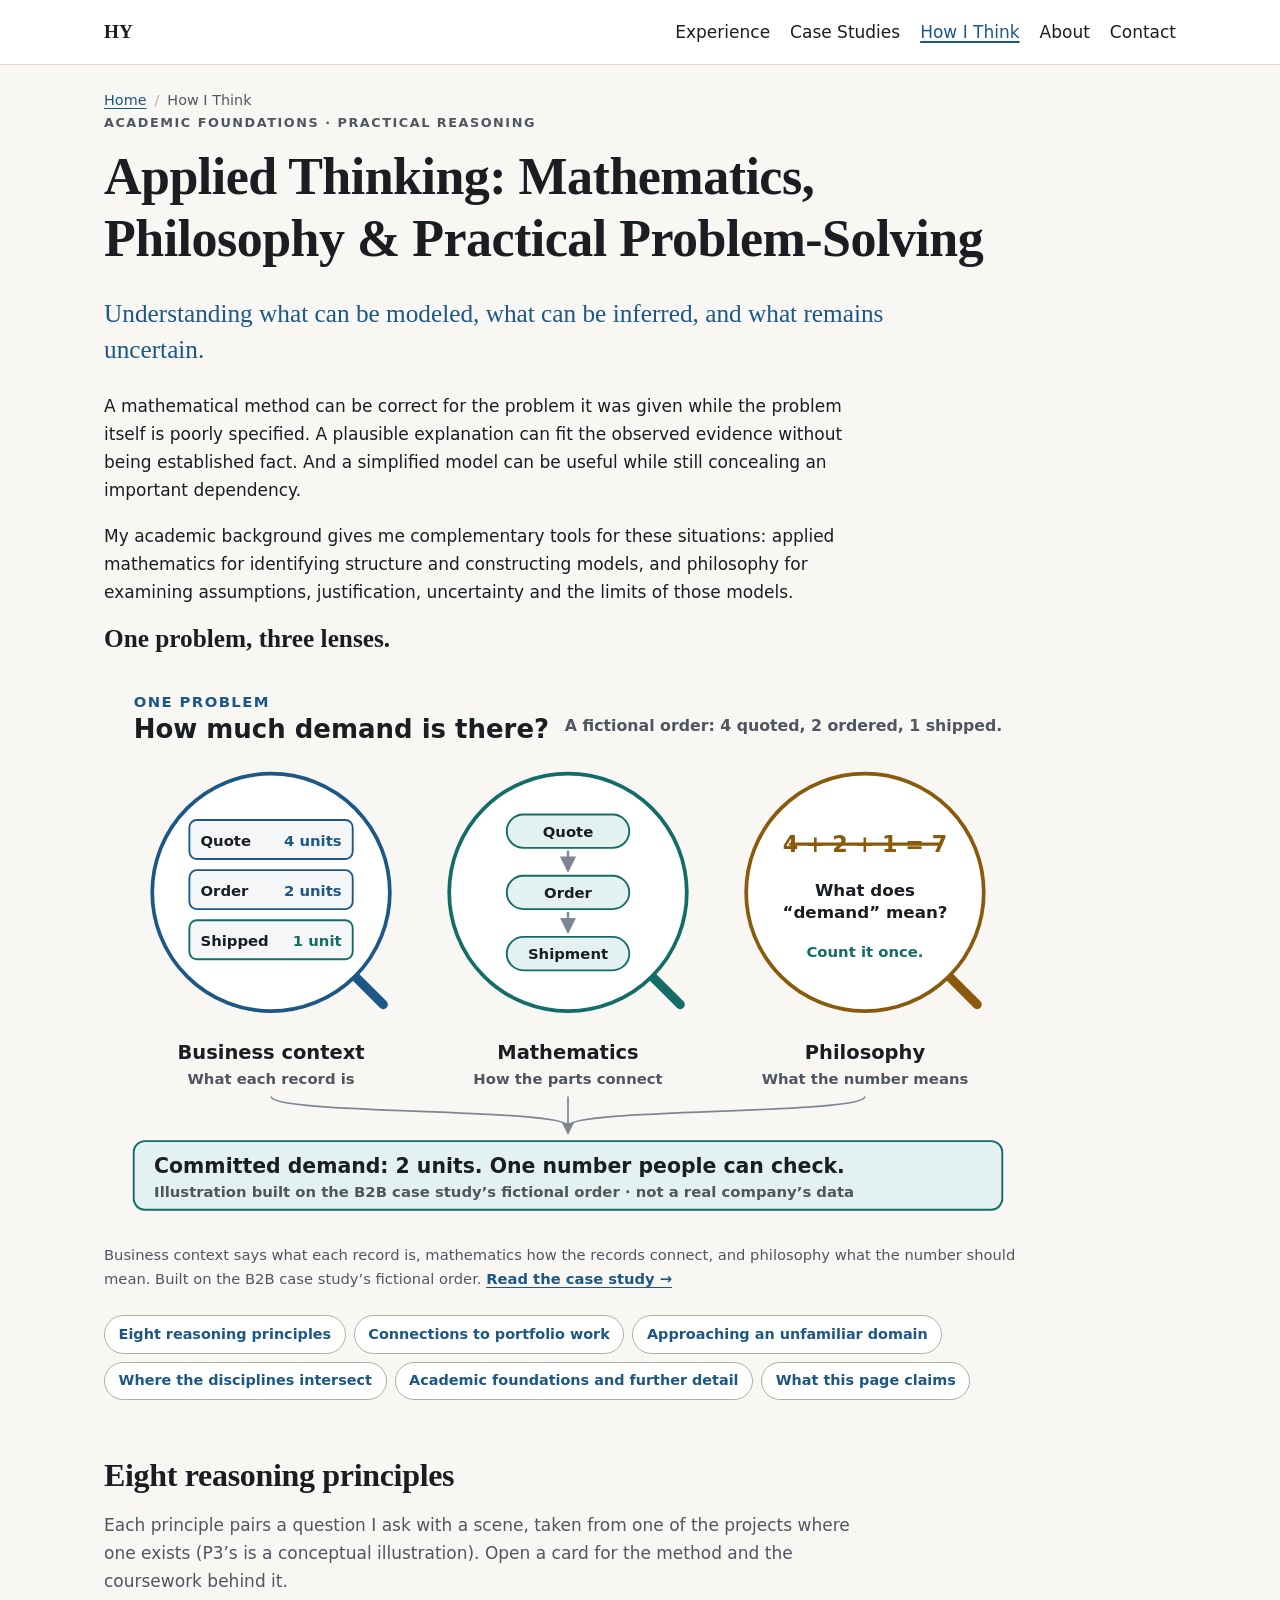
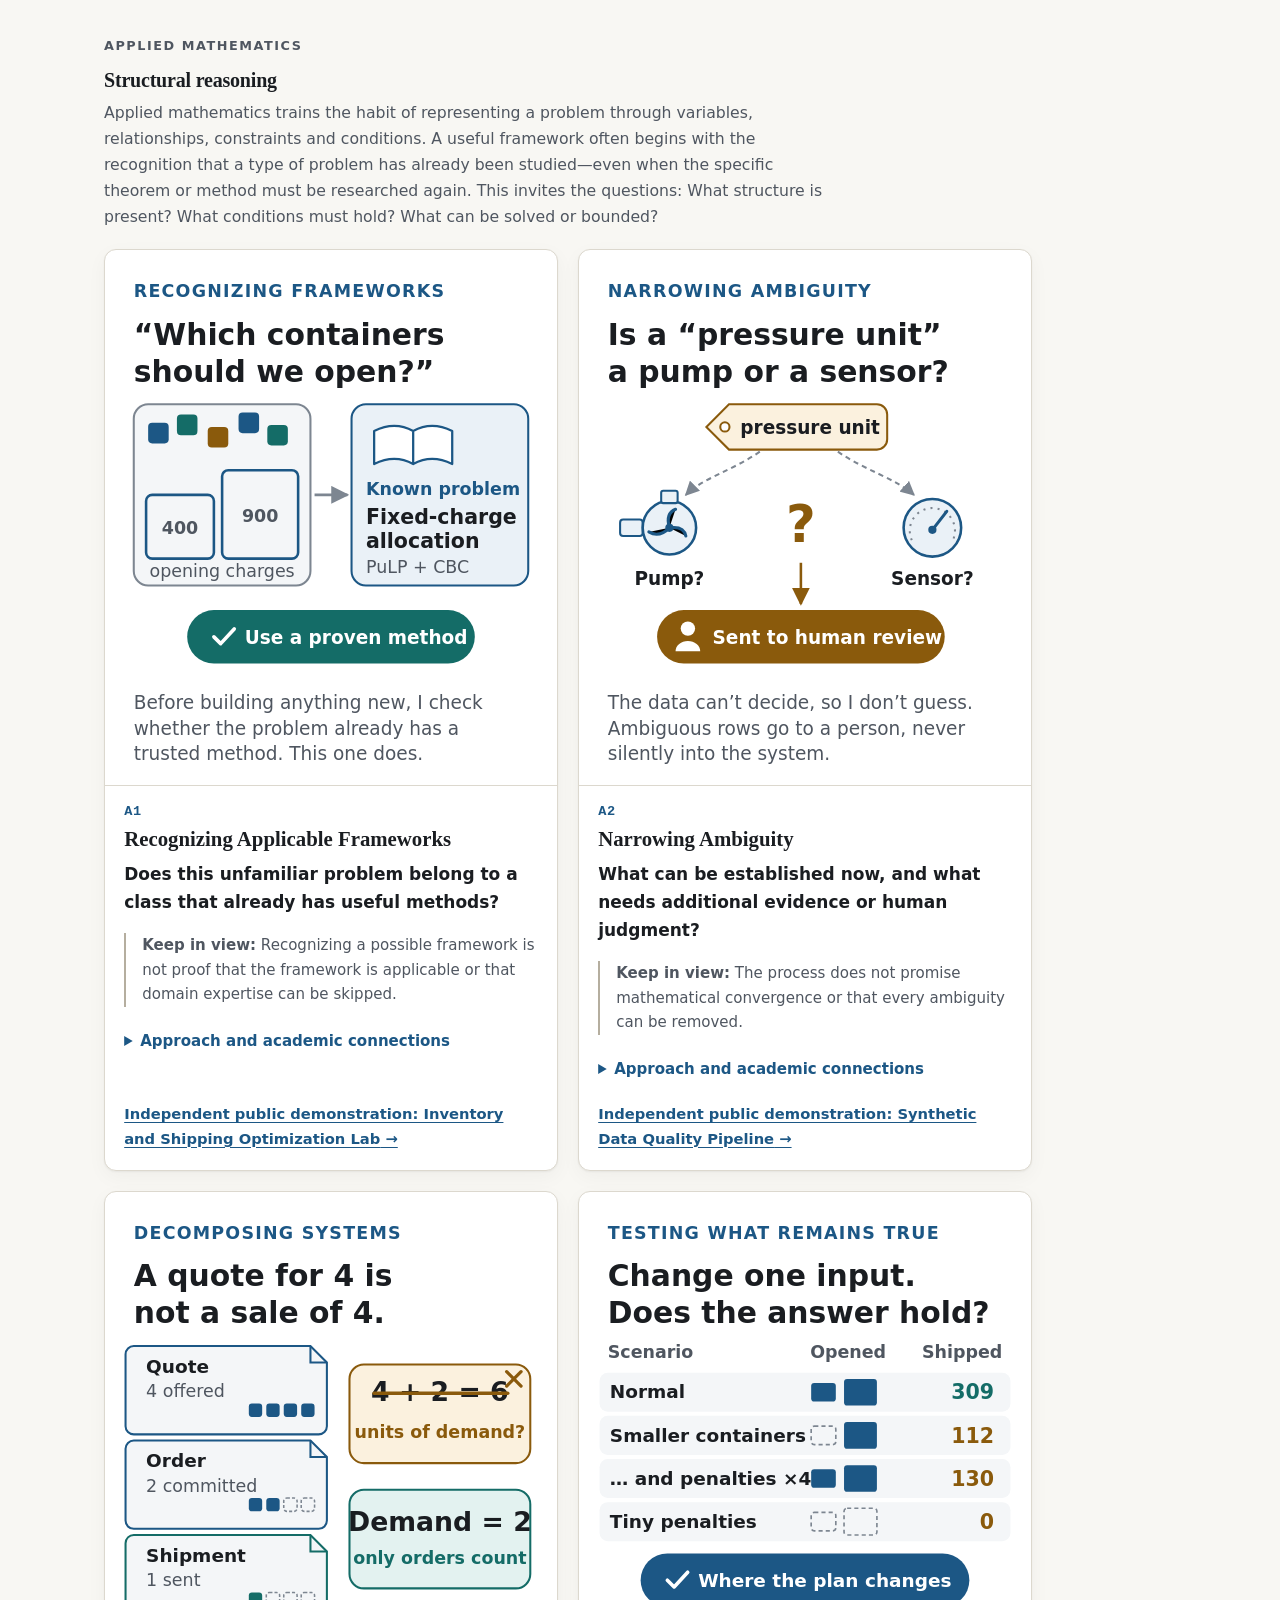
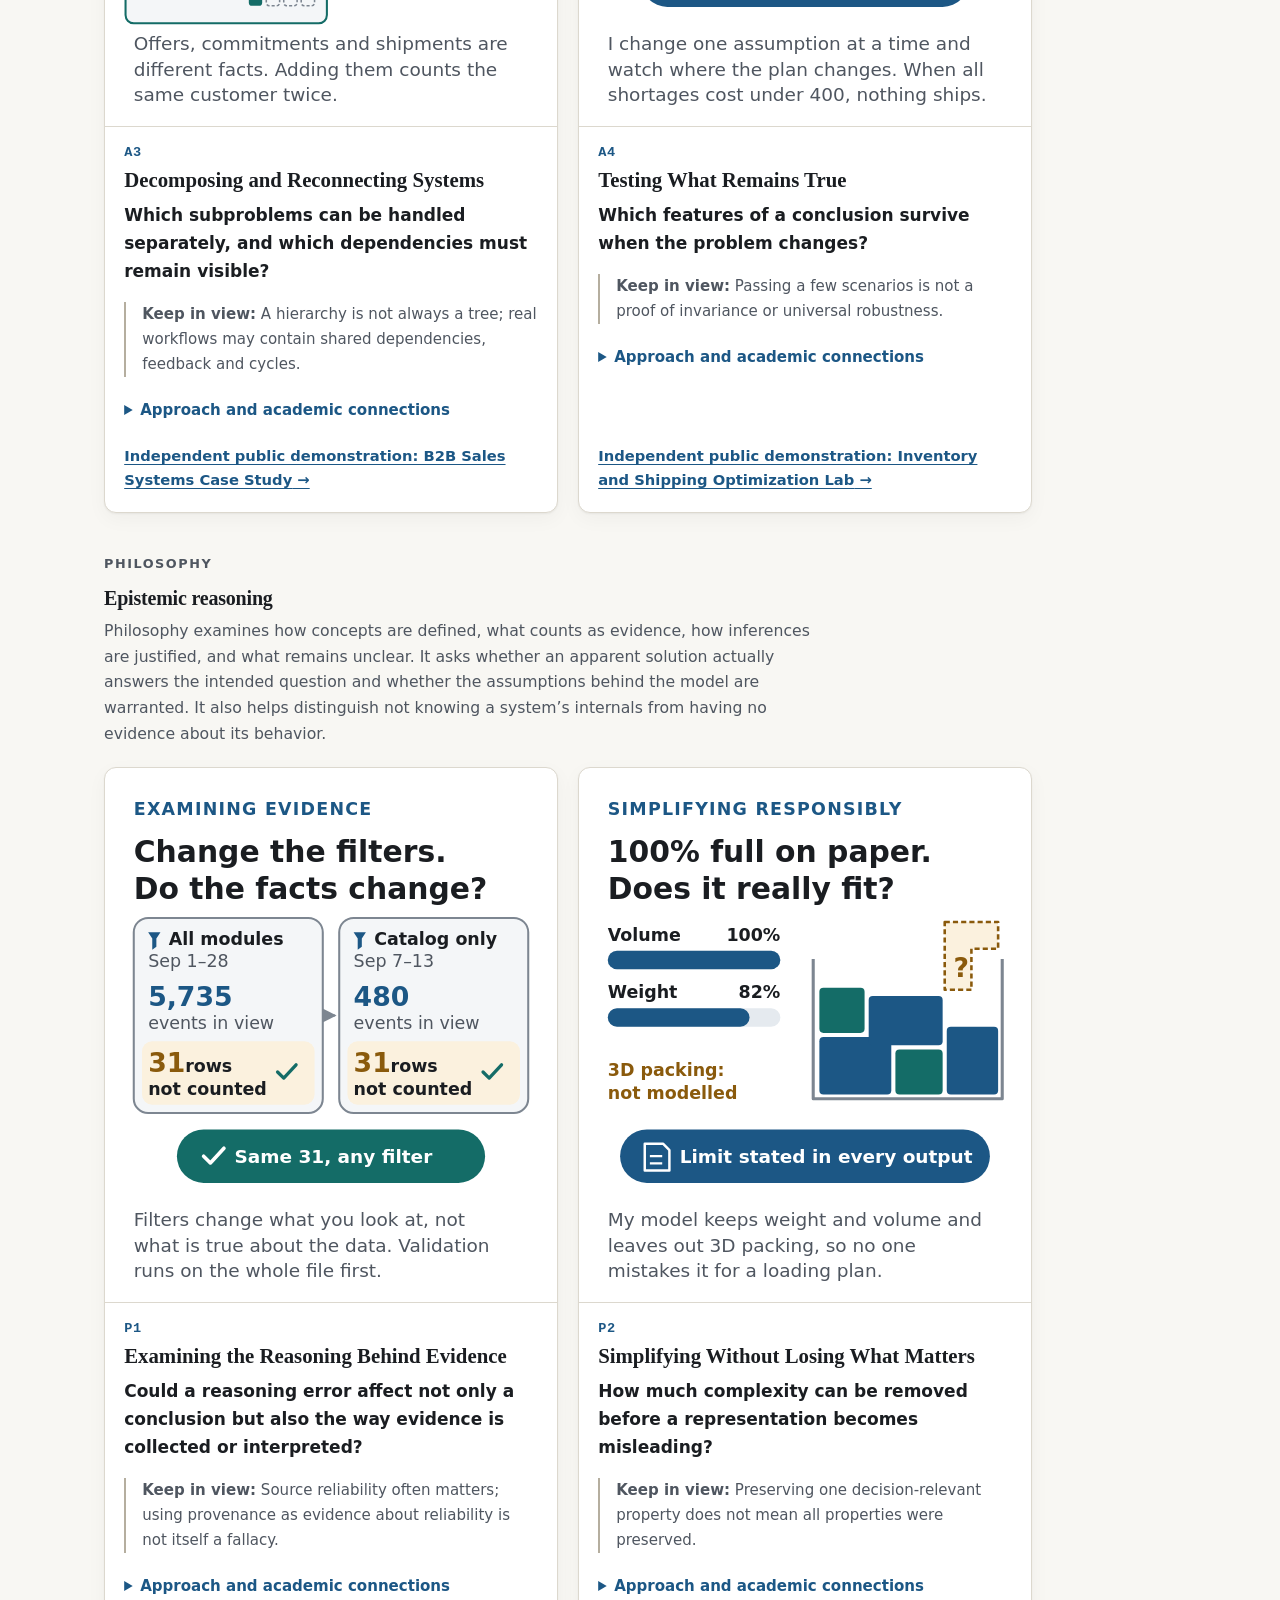
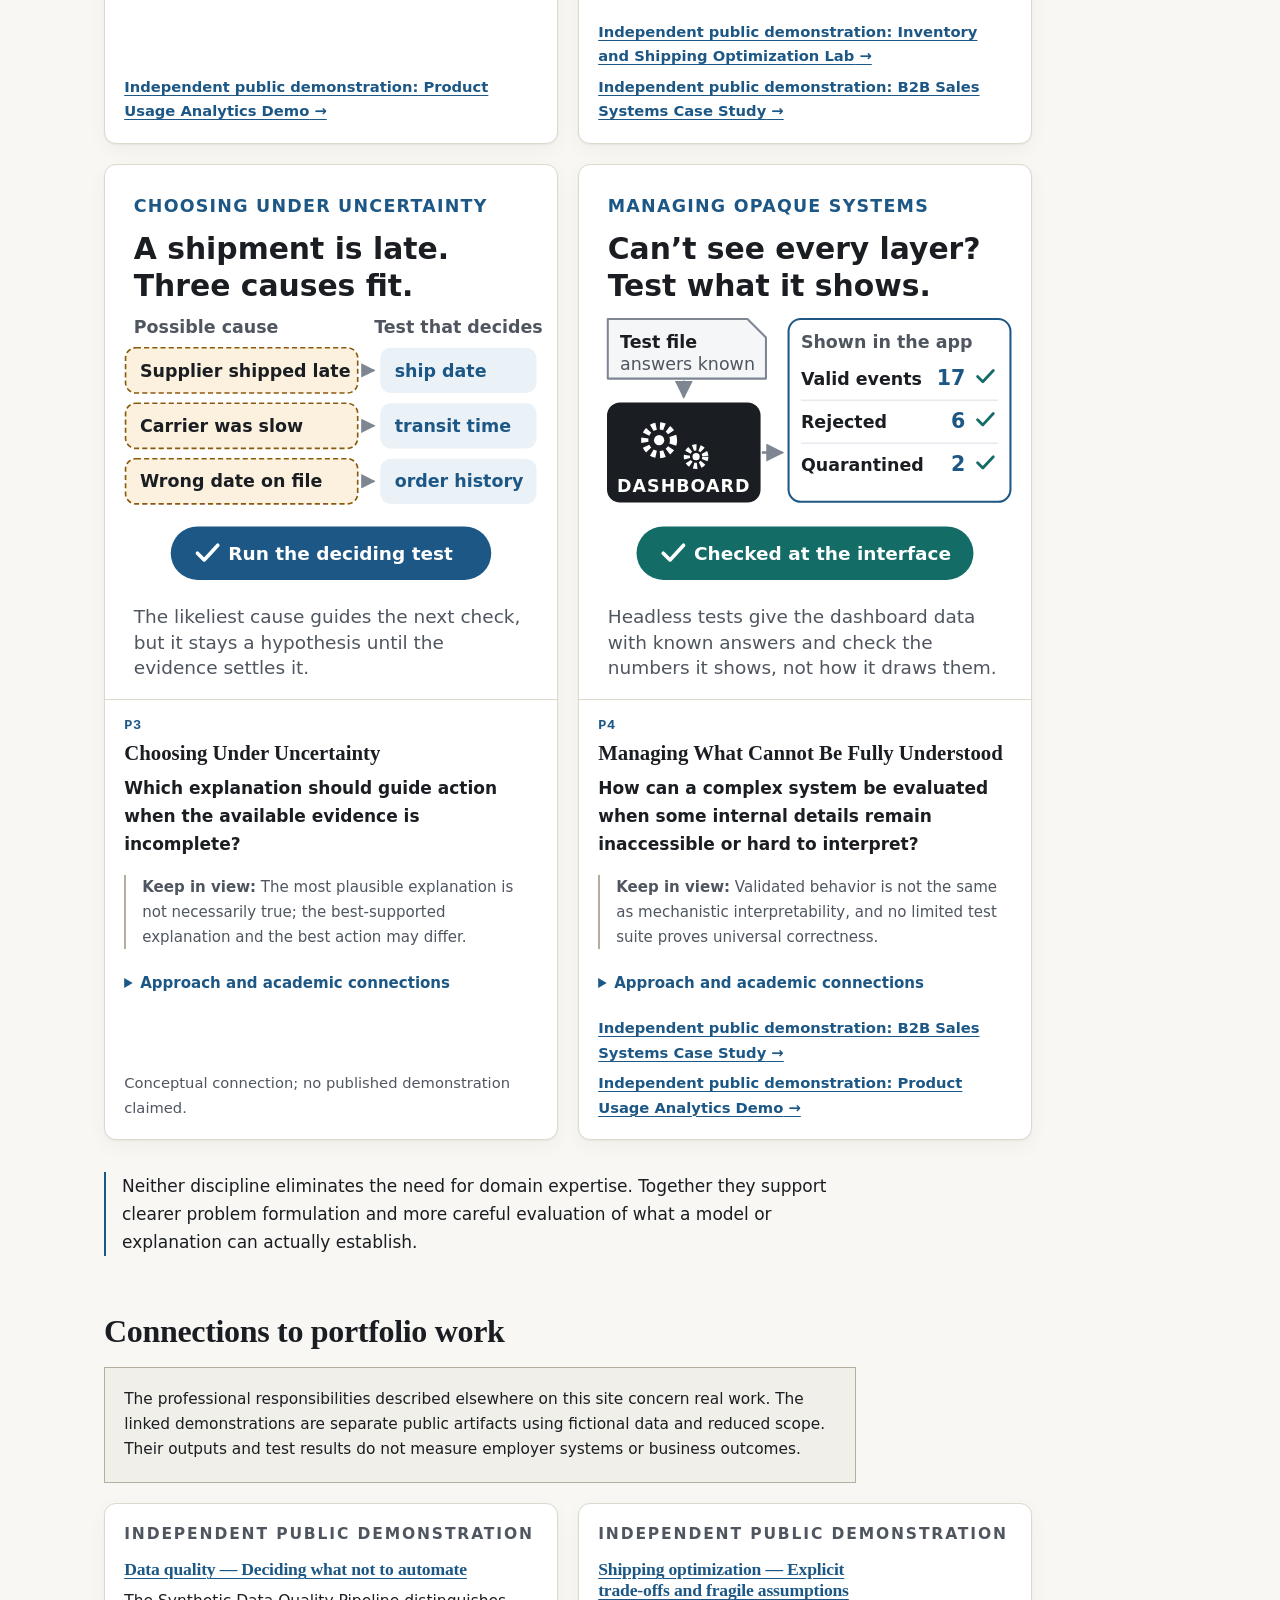
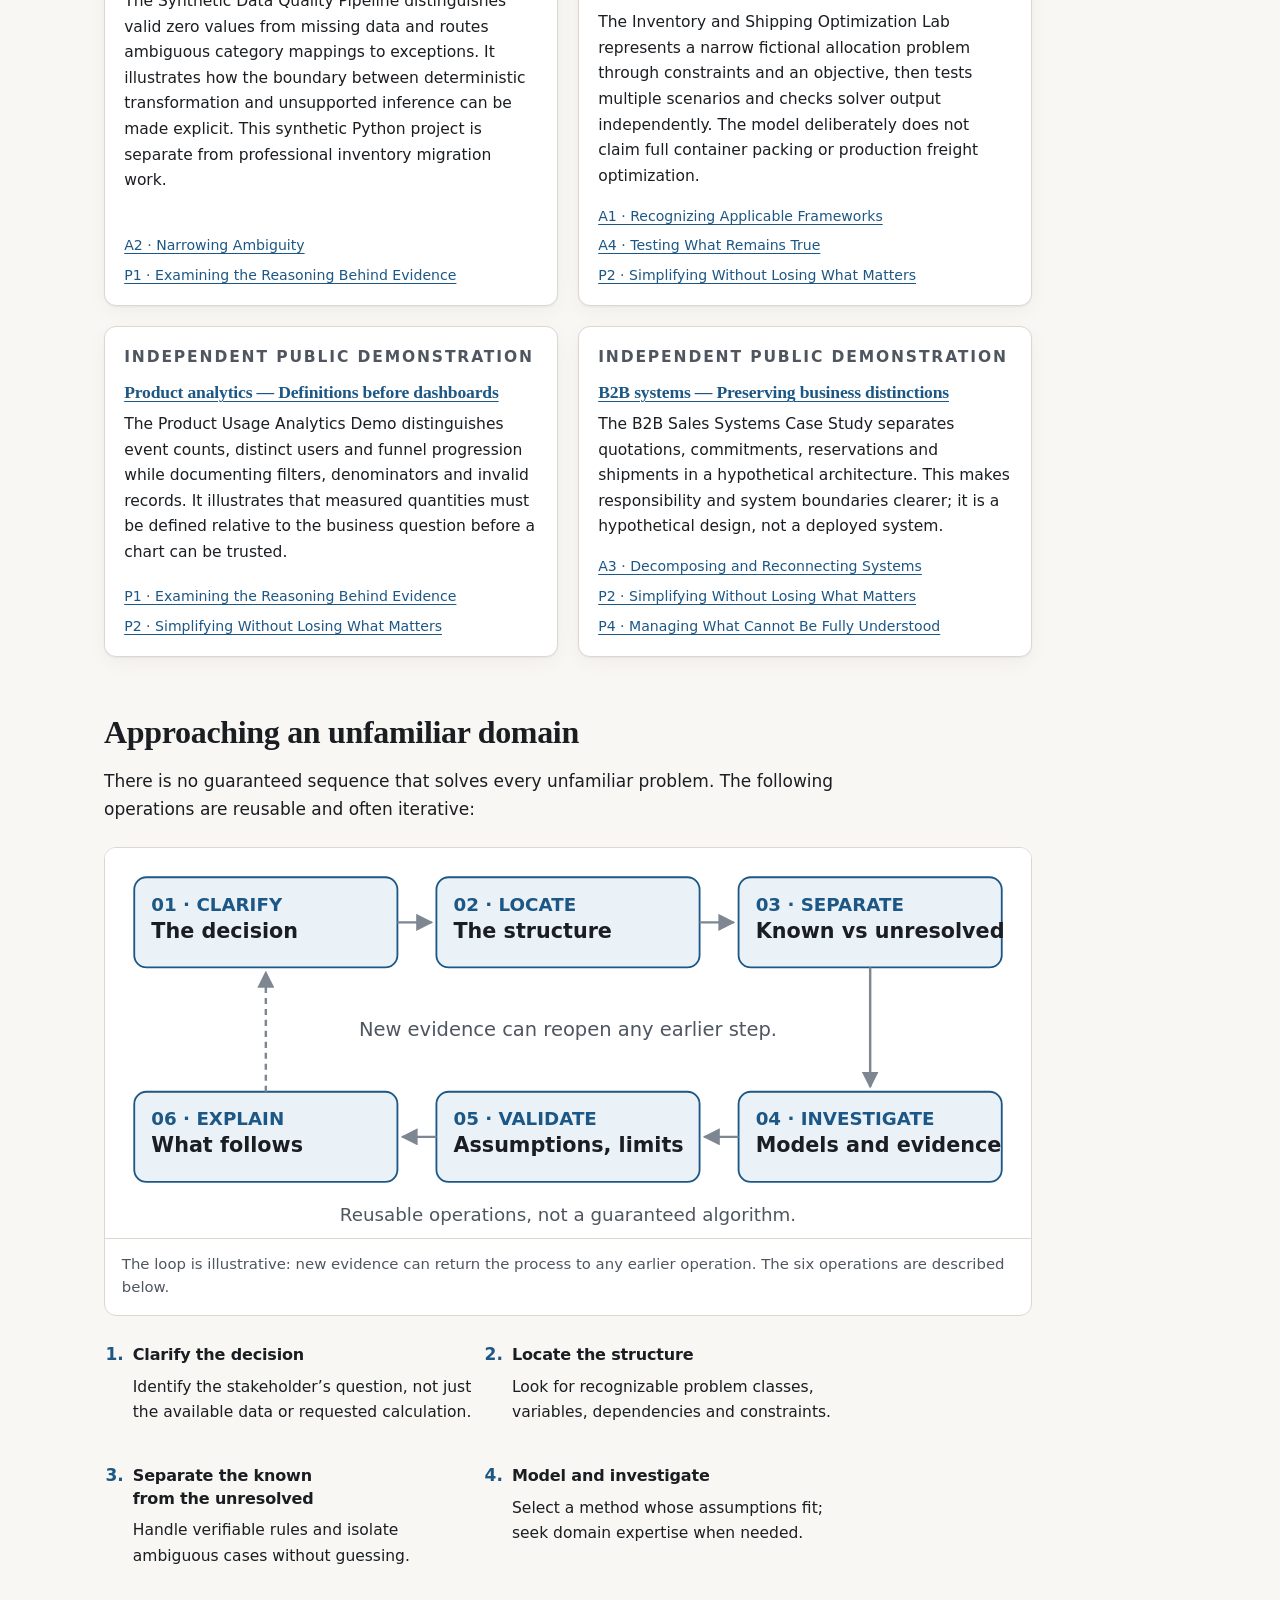
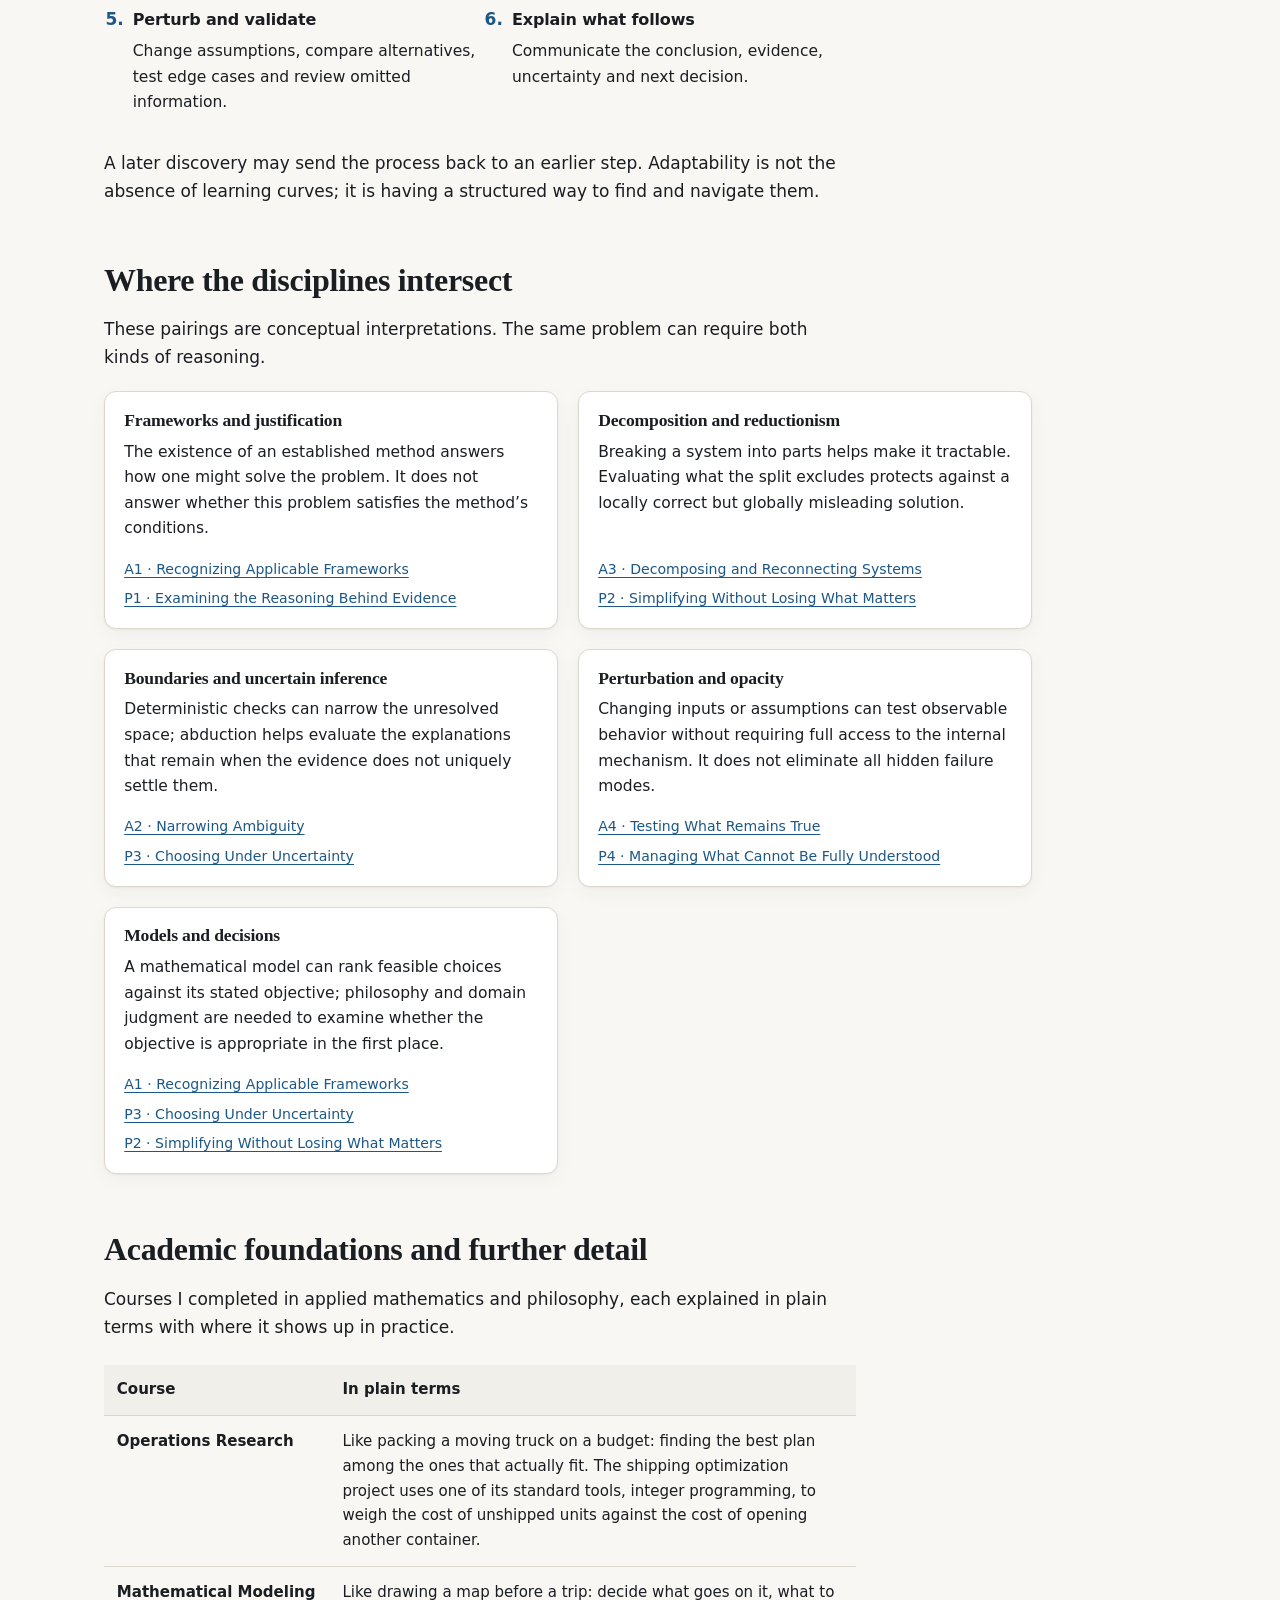
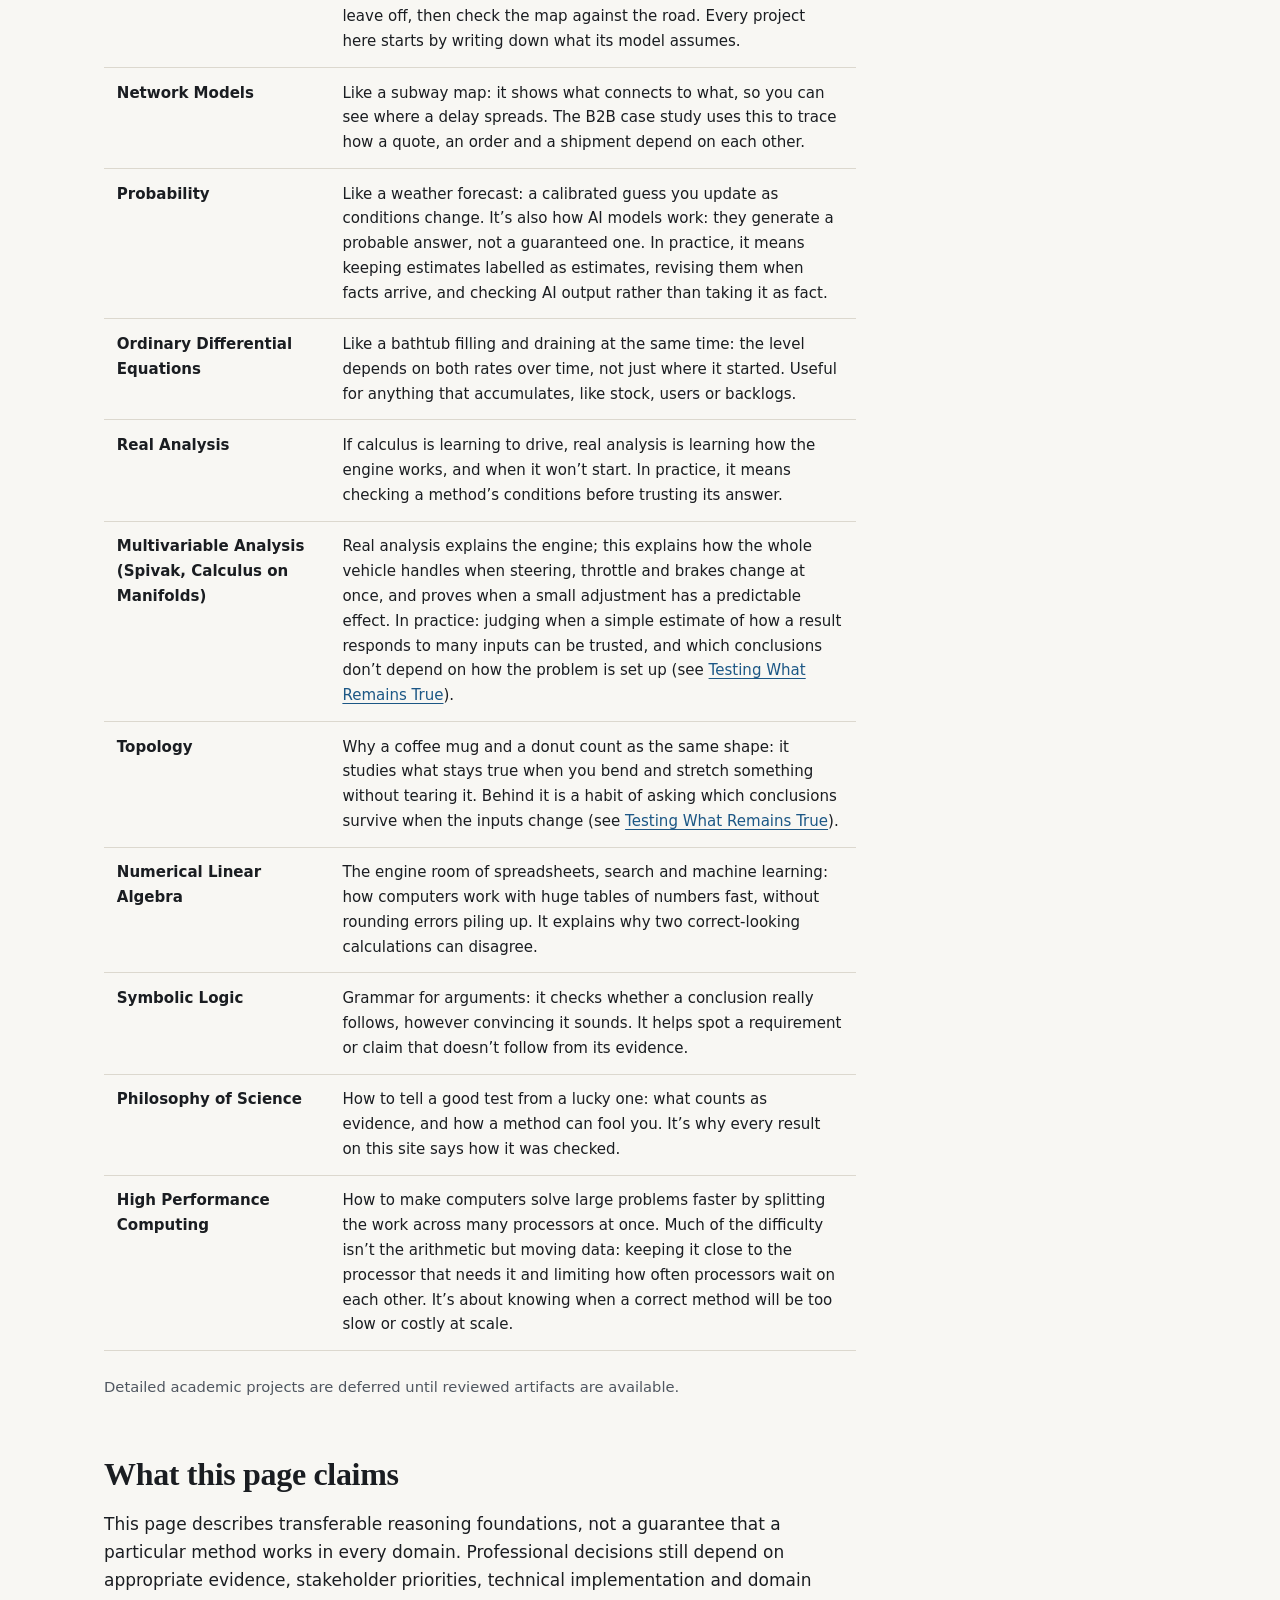
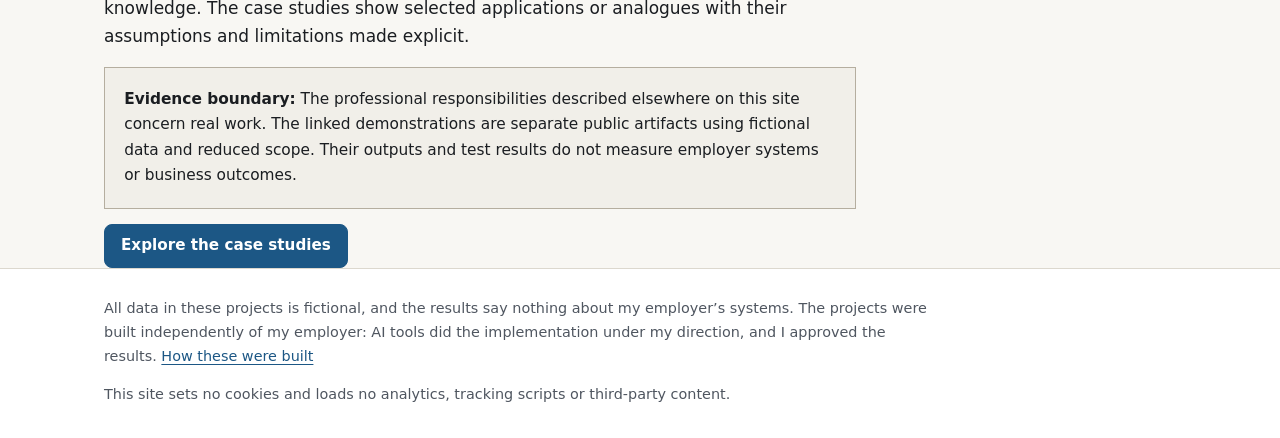
==== commit c80e740d: "Front page: reasoning-first hero, case studies reordered and retitled - Hero: "I turn ambiguous busi" ====
--- a/applied-thinking/index.html
+++ b/applied-thinking/index.html
@@ -4,7 +4,7 @@
   <meta charset="utf-8">
   <meta name="robots" content="noindex, nofollow">
   <meta name="viewport" content="width=device-width, initial-scale=1">
-  <title>Applied Thinking · HY · Portfolio</title>
+  <title>How I Think · HY · Portfolio</title>
   <meta name="description" content="Applied mathematics and philosophy as practical reasoning foundations, with eight principles and connections to independent public case studies.">
   <link rel="icon" href="data:,">
   <link rel="stylesheet" href="../assets/css/site.css">
@@ -16,9 +16,9 @@
       <a class="brand" href="../">HY</a>
       <nav aria-label="Primary">
         <ul class="nav">
-          <li><a href="../#projects">Projects</a></li>
           <li><a href="../#experience">Experience</a></li>
-          <li><a href="../applied-thinking/" aria-current="page">Applied Thinking</a></li>
+          <li><a href="../#projects">Case Studies</a></li>
+          <li><a href="../applied-thinking/" aria-current="page">How I Think</a></li>
           <li><a href="../#about">About</a></li>
           <li><a href="../#contact">Contact</a></li>
         </ul>
@@ -27,8 +27,12 @@
 <!-- /site-header --></header>
   <div class="draft-banner" id="draft-banner" role="region" aria-label="Draft status" hidden>
 <!-- /draft-banner --></div>
-  <main id="main" tabindex="-1" data-prerendered="true"><div class="wrap thinking-page"><nav class="crumbs" aria-label="Breadcrumb"><ol><li><a href="../">Home</a></li><li><span aria-current="page">Applied Thinking</span></li></ol></nav>
-      <header class="thinking-hero" id="intro"><p class="eyebrow">Academic foundations · Practical reasoning</p><h1>Applied Thinking: Mathematics, Philosophy &amp; Practical Problem-Solving</h1><p class="thinking-tagline">Understanding what can be modeled, what can be inferred, and what remains uncertain.</p><p>A mathematical method can be correct for the problem it was given while the problem itself is poorly specified. A plausible explanation can fit the observed evidence without being established fact. And a simplified model can be useful while still concealing an important dependency.</p><p>My academic background gives me complementary tools for these situations: applied mathematics for identifying structure and constructing models, and philosophy for examining assumptions, justification, uncertainty and the limits of those models.</p>
+  <main id="main" tabindex="-1" data-prerendered="true"><div class="wrap thinking-page"><nav class="crumbs" aria-label="Breadcrumb"><ol><li><a href="../">Home</a></li><li><span aria-current="page">How I Think</span></li></ol></nav>
+      <header class="thinking-hero" id="intro"><p class="eyebrow">Academic foundations · Practical reasoning</p><h1>Applied Thinking: Mathematics, Philosophy &amp; Practical Problem-Solving</h1><p class="thinking-tagline">Understanding what can be modeled, what can be inferred, and what remains uncertain.</p><p>A mathematical method can be correct for the problem it was given while the problem itself is poorly specified. A plausible explanation can fit the observed evidence without being established fact. And a simplified model can be useful while still concealing an important dependency.</p><p>My academic background gives me complementary tools for these situations: applied mathematics for identifying structure and constructing models, and philosophy for examining assumptions, justification, uncertainty and the limits of those models.</p><figure class="showcase">
+      <p class="showcase__title">One problem, three lenses.</p>
+      <picture><source media="(prefers-color-scheme: dark) and (max-width: 49.99rem)" srcset="../assets/visuals/thinking-lenses-narrow-dark.svg" width="420" height="1268"><source media="(max-width: 49.99rem)" srcset="../assets/visuals/thinking-lenses-narrow.svg" width="420" height="1268"><source media="(prefers-color-scheme: dark)" srcset="../assets/visuals/thinking-lenses-dark.svg" width="1000" height="610"><img src="../assets/visuals/thinking-lenses.svg" alt="One problem, how much demand is there, for a fictional order of 4 quoted, 2 ordered and 1 shipped units, seen through three lenses. Business context: what each record is, a quote for 4 units, an order for 2 and a shipment of 1. Mathematics: how the parts connect, quote to order to shipment. Philosophy: what the number means; 4 + 2 + 1 = 7 is crossed out, asking what demand means, and the answer is to count it once. Conclusion: committed demand is 2 units, one number people can check." width="1000" height="610" loading="lazy" decoding="async"></picture>
+      <figcaption>Business context says what each record is, mathematics how the records connect, and philosophy what the number should mean. Built on the B2B case study’s fictional order. <a href="../projects/b2b-sales-systems-case-study/">Read the case study →</a></figcaption>
+    </figure>
         <nav class="jump-links" aria-label="On this page"><ul><li><a href="#principles">Eight reasoning principles</a></li><li><a href="#in-practice">Connections to portfolio work</a></li><li><a href="#workflow">Approaching an unfamiliar domain</a></li><li><a href="#connections">Where the disciplines intersect</a></li><li><a href="#academic">Academic foundations and further detail</a></li><li><a href="#limitations">What this page claims</a></li></ul></nav>
       </header>
       <div class="thinking-content"><section id="principles" class="thinking-section" aria-labelledby="principles-title"><h2 id="principles-title">Eight reasoning principles</h2><p class="section__lede">Each principle pairs a question I ask with a scene, taken from one of the projects where one exists (P3’s is a conceptual illustration). Open a card for the method and the coursework behind it.</p><div class="thinking-group" id="group-structural">
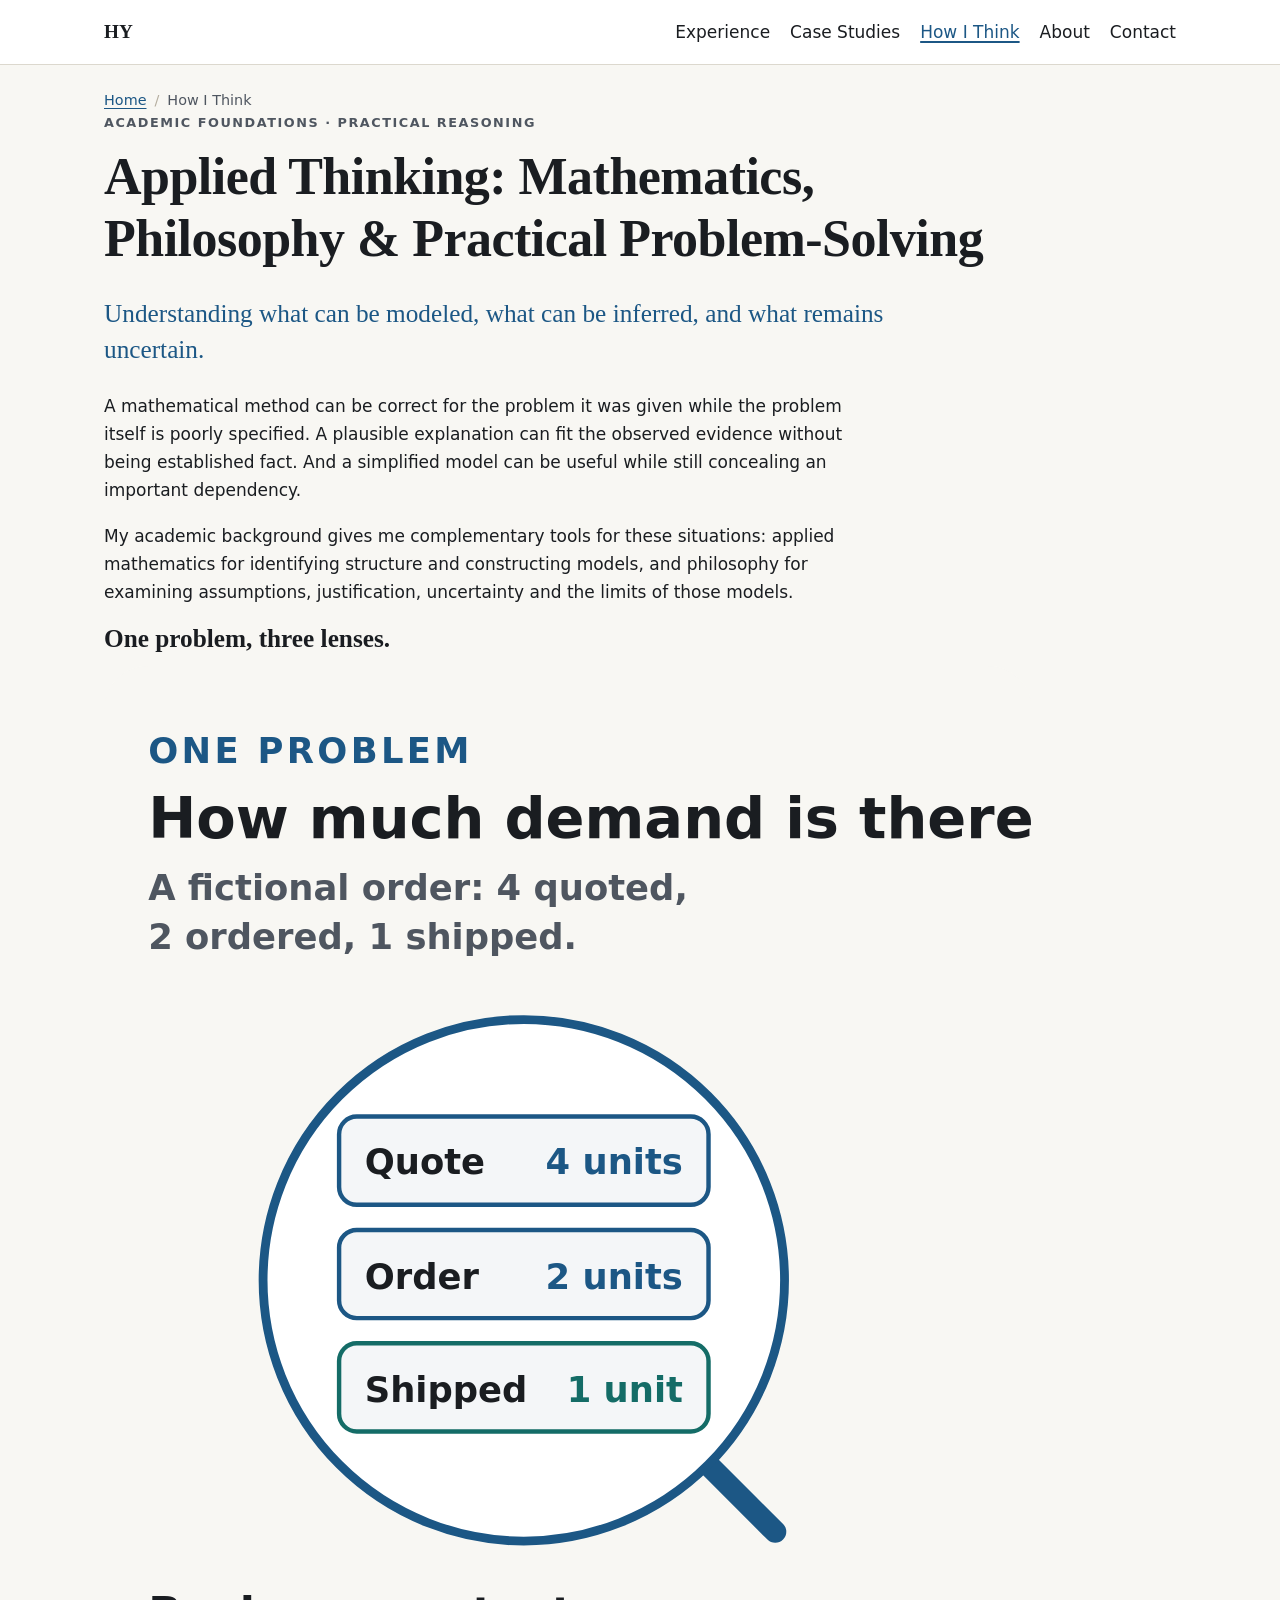
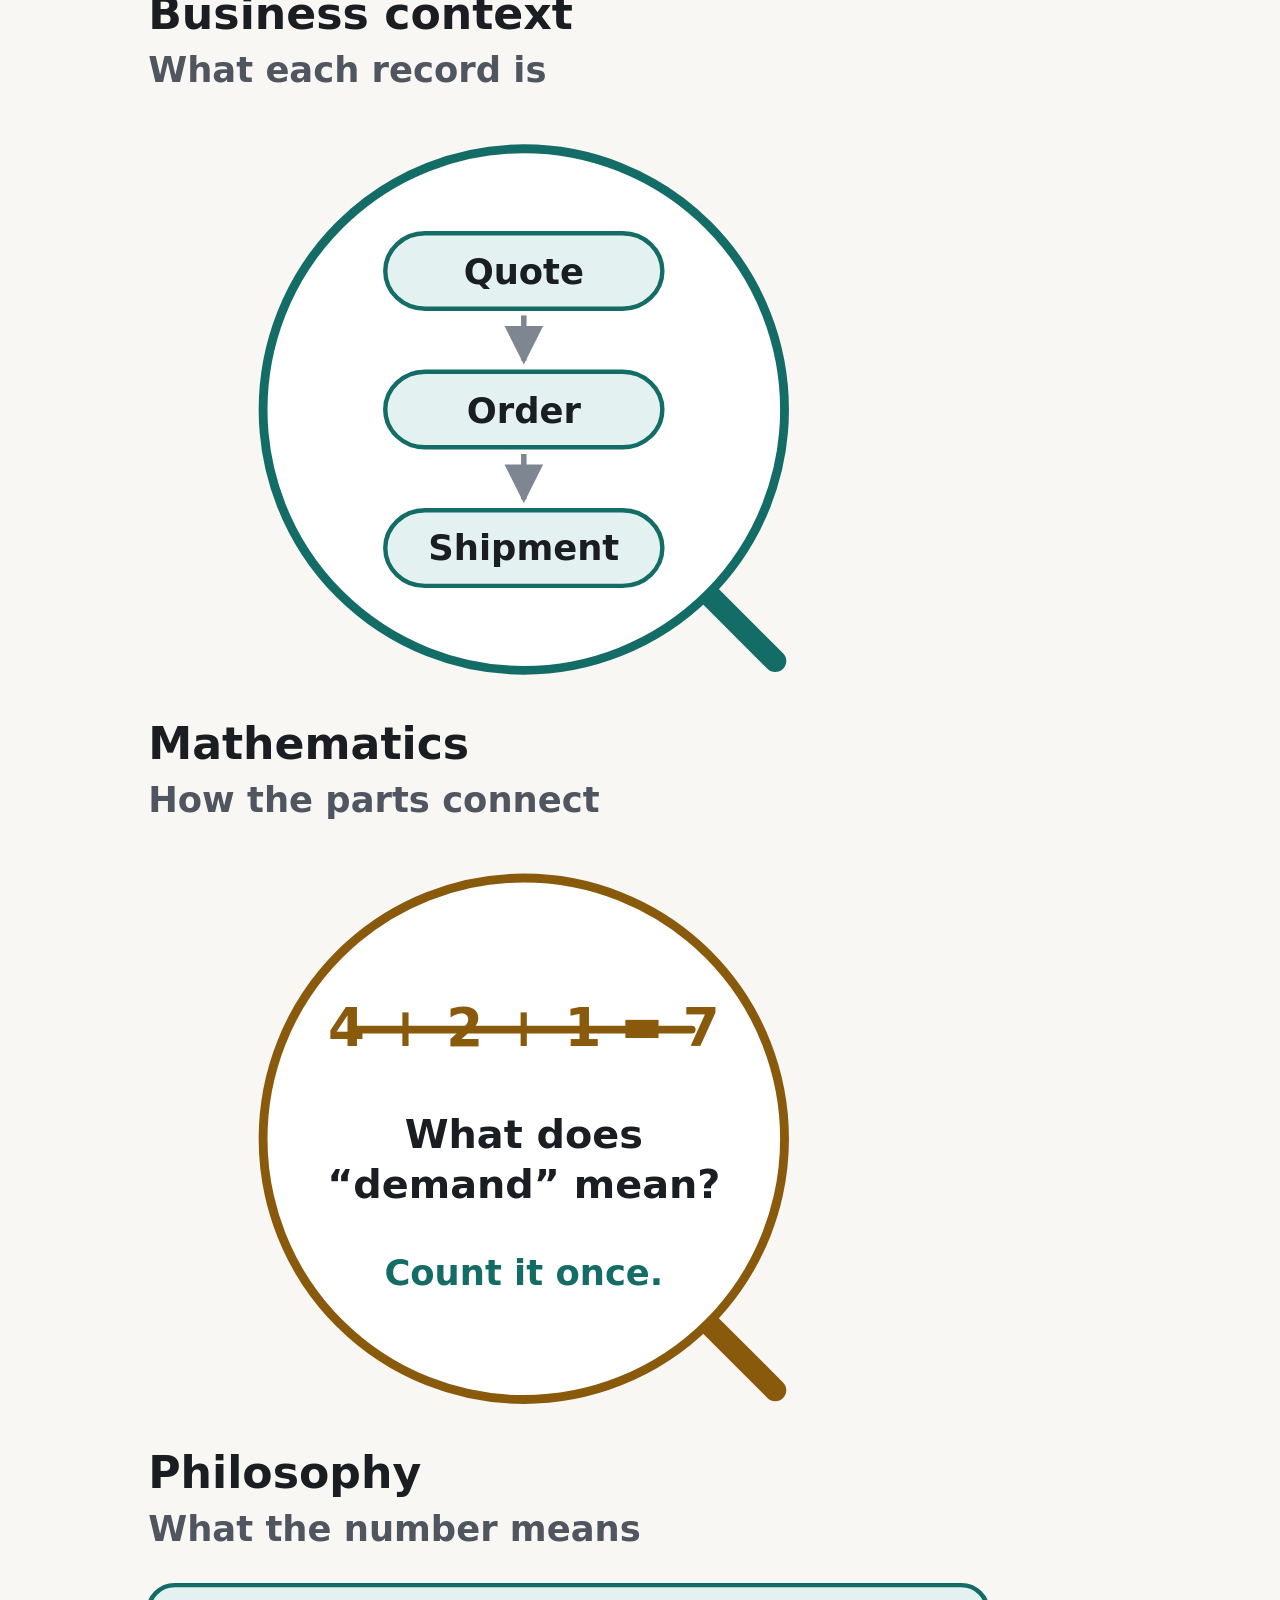
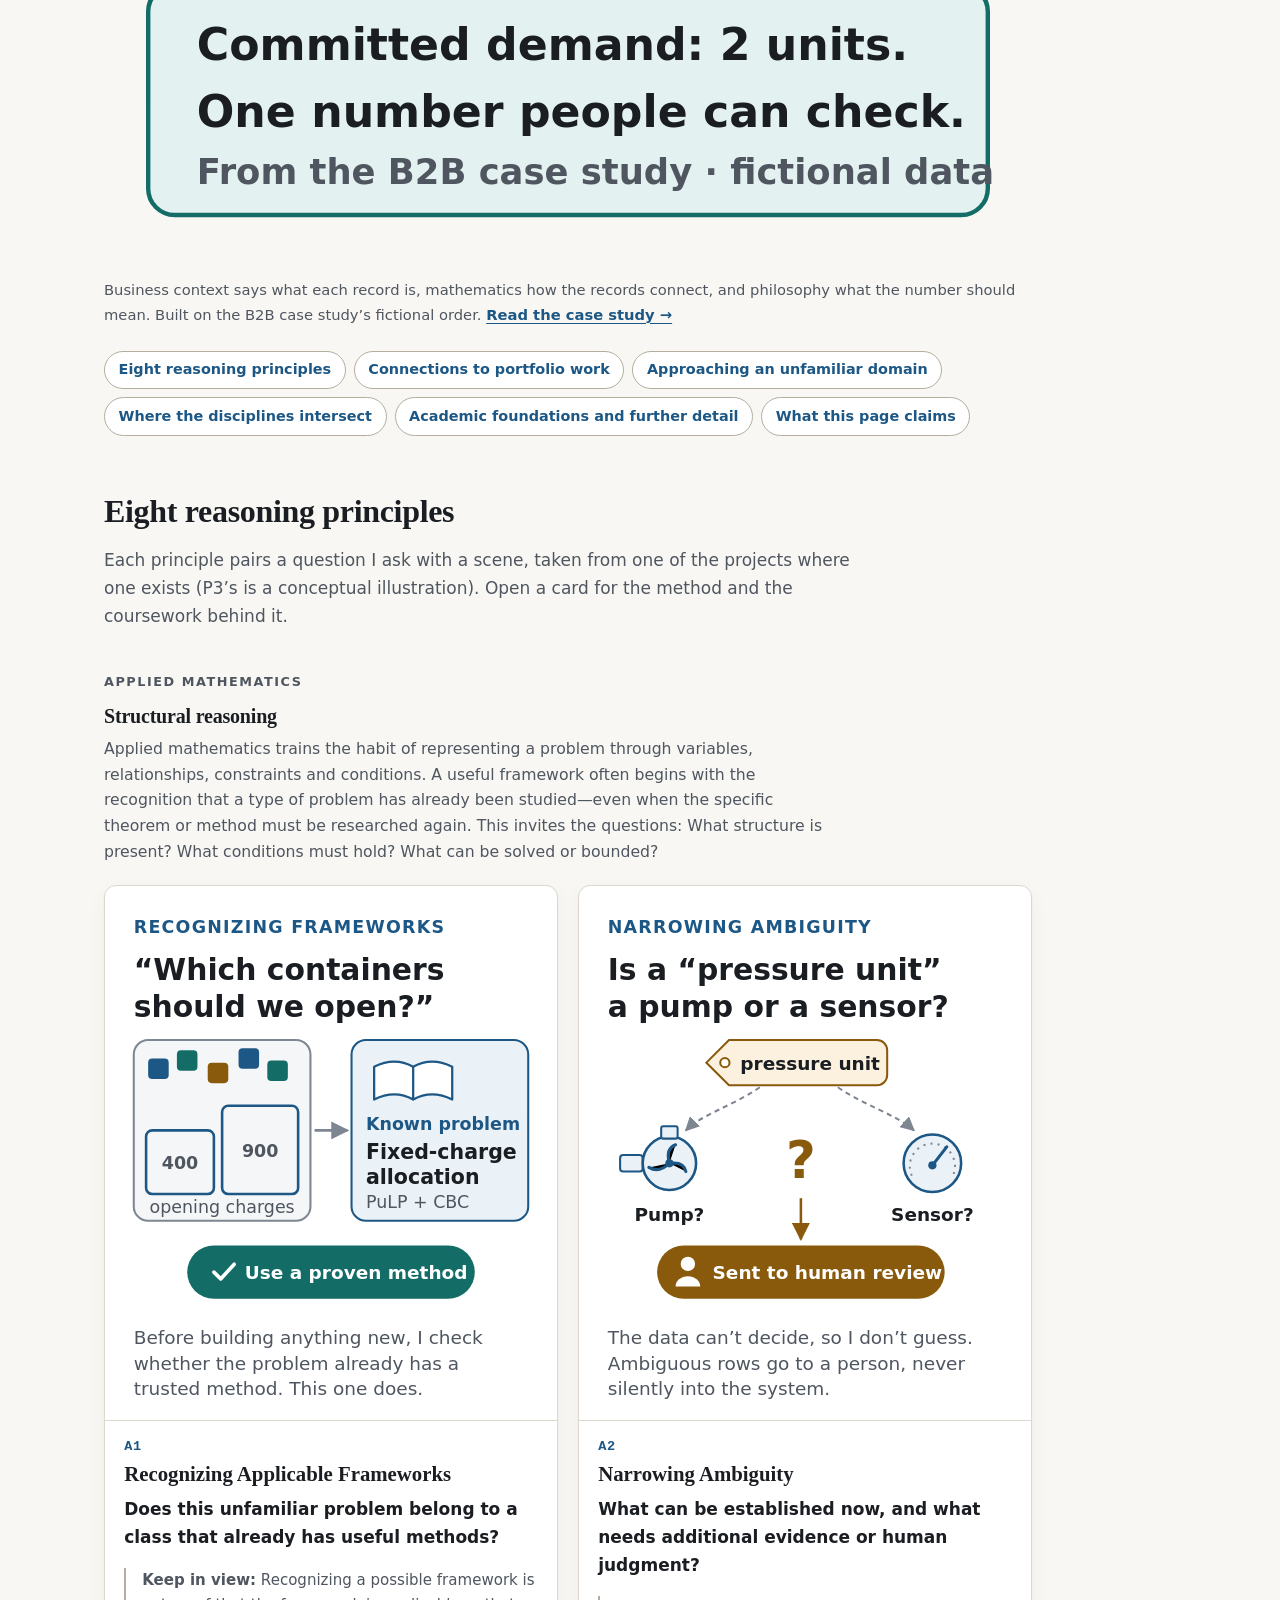
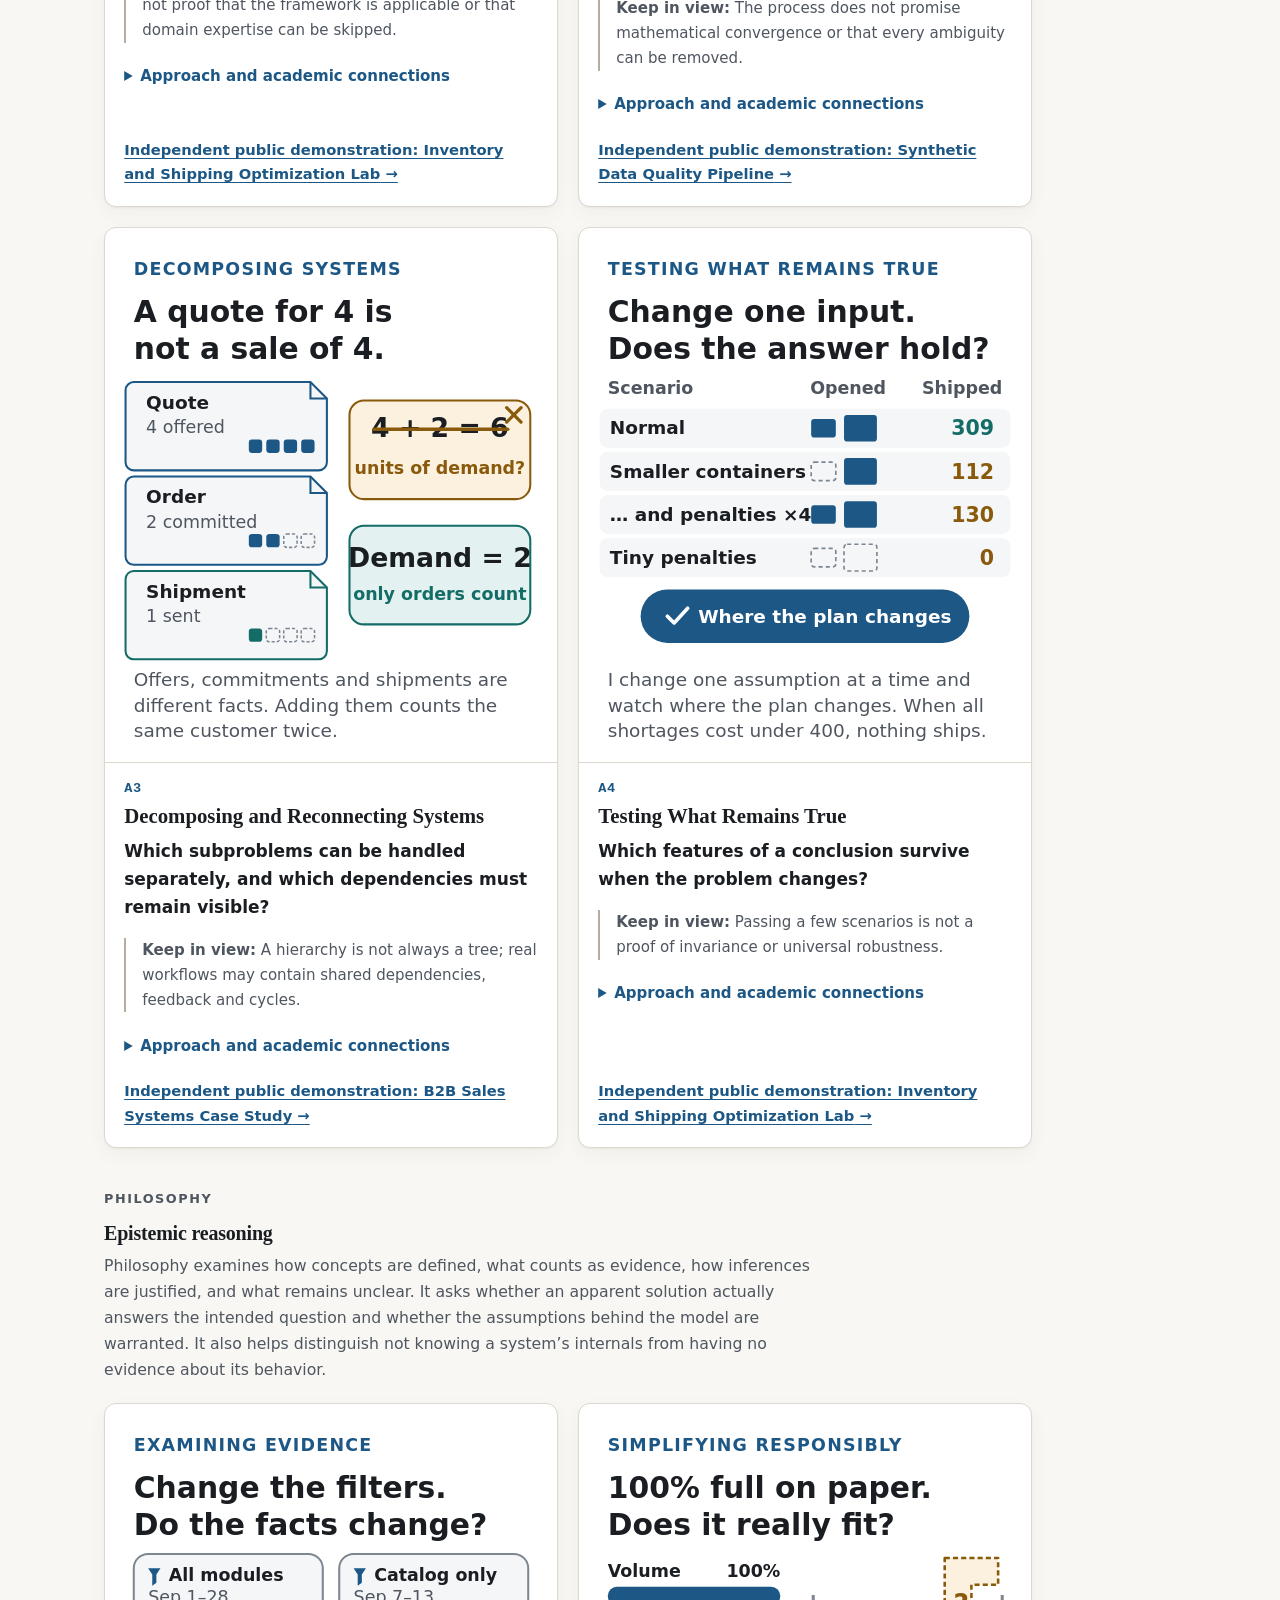
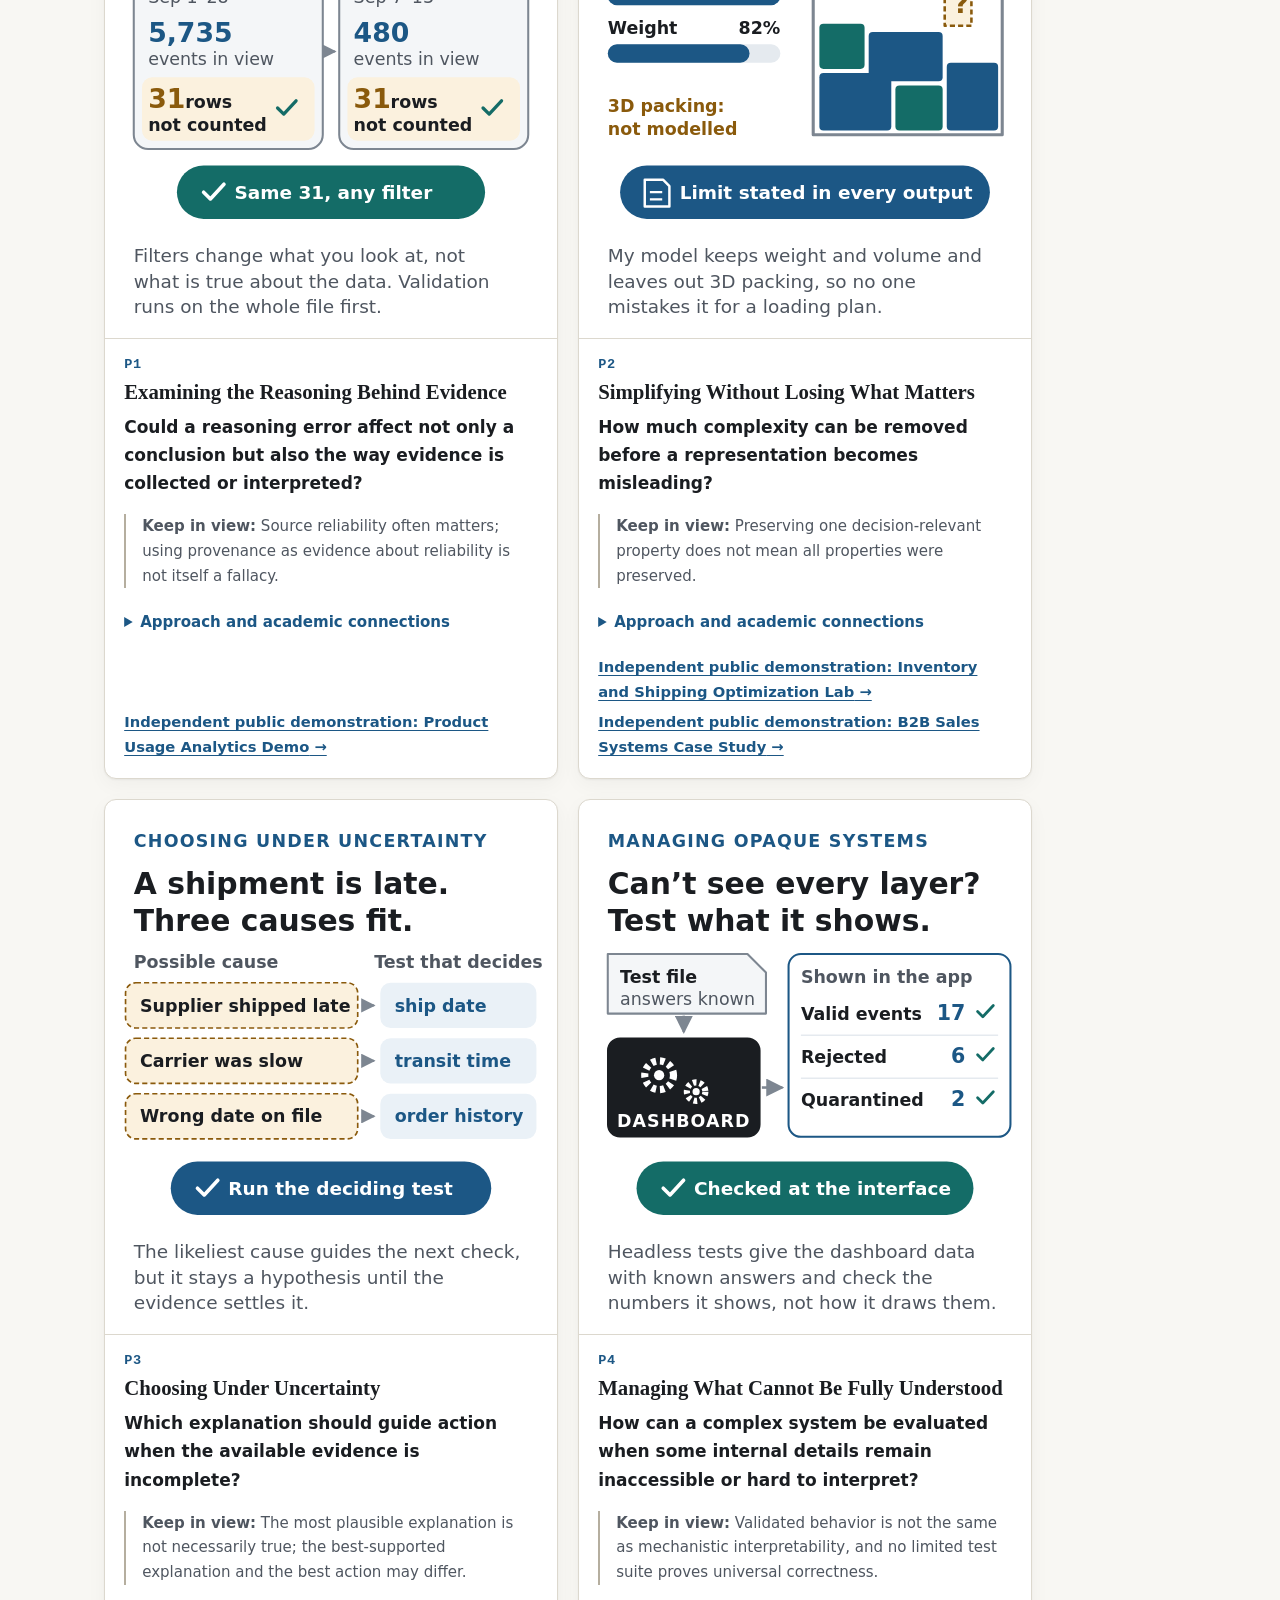
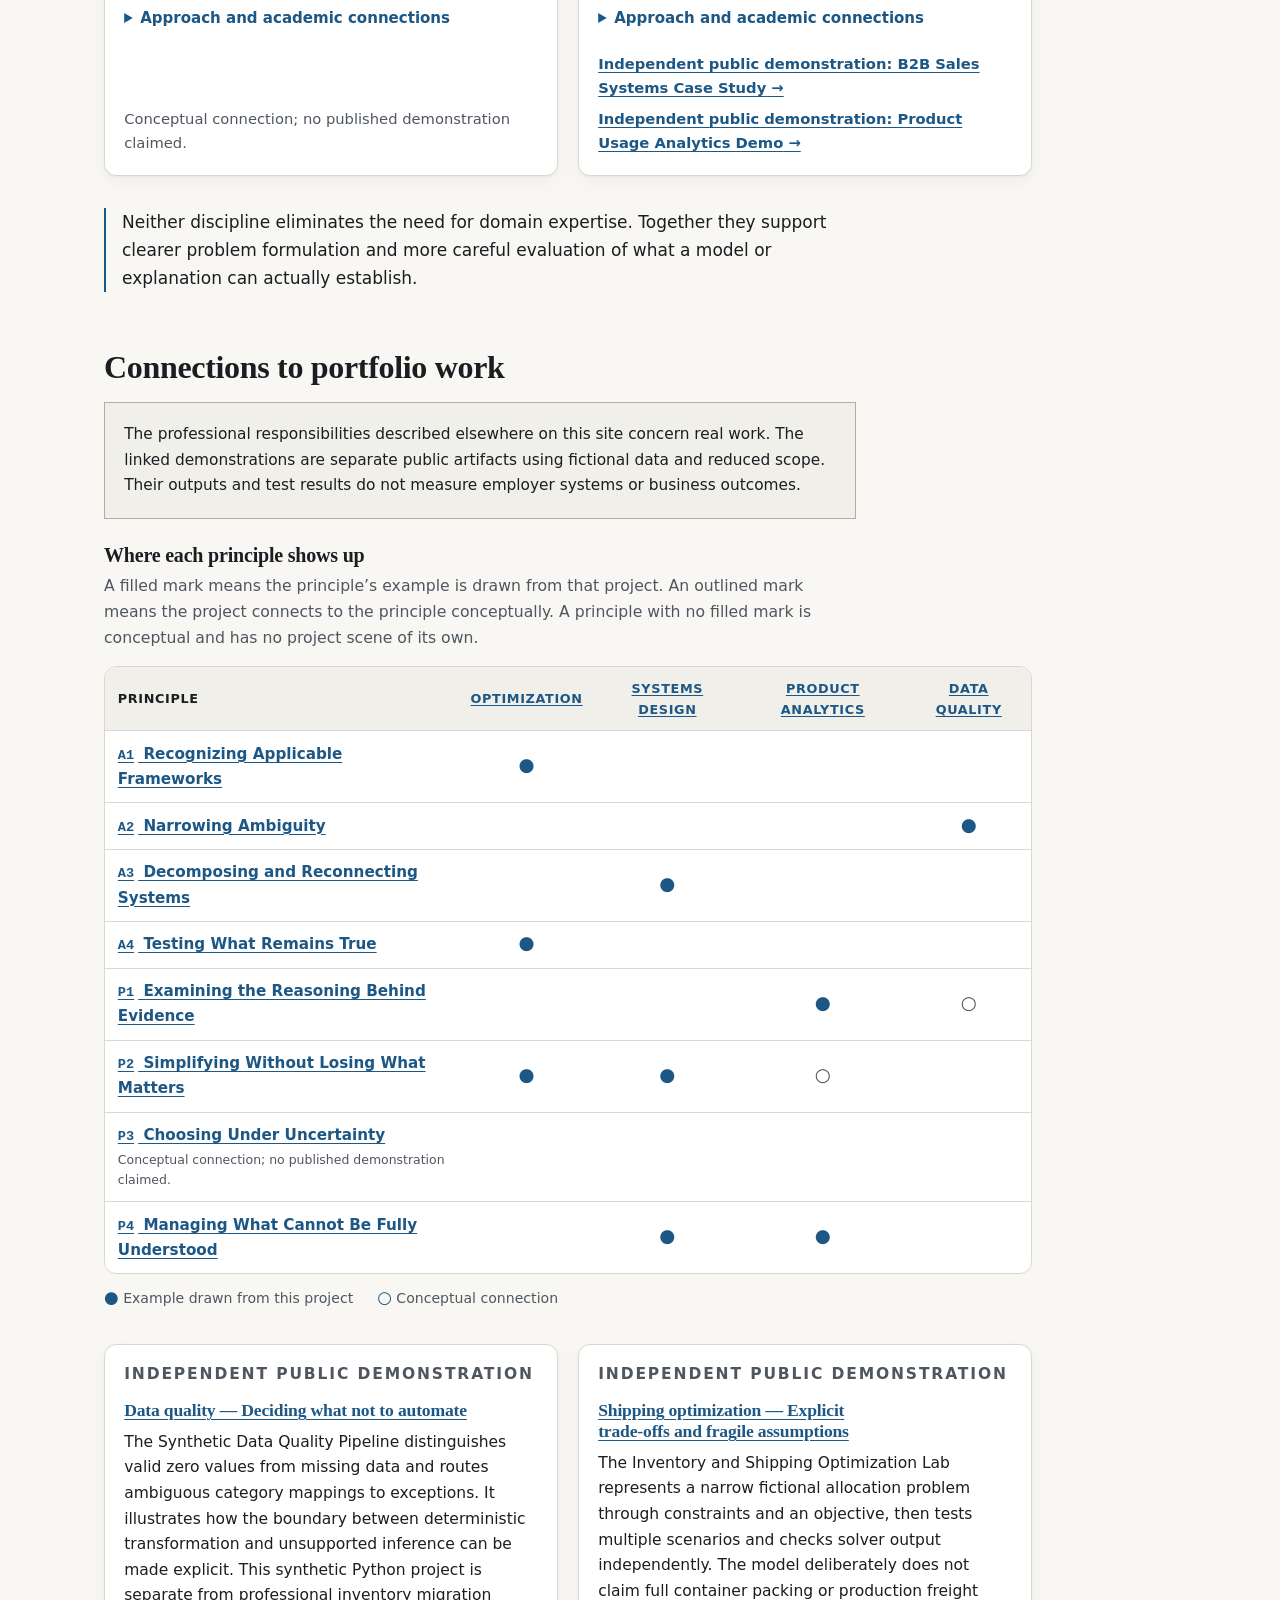
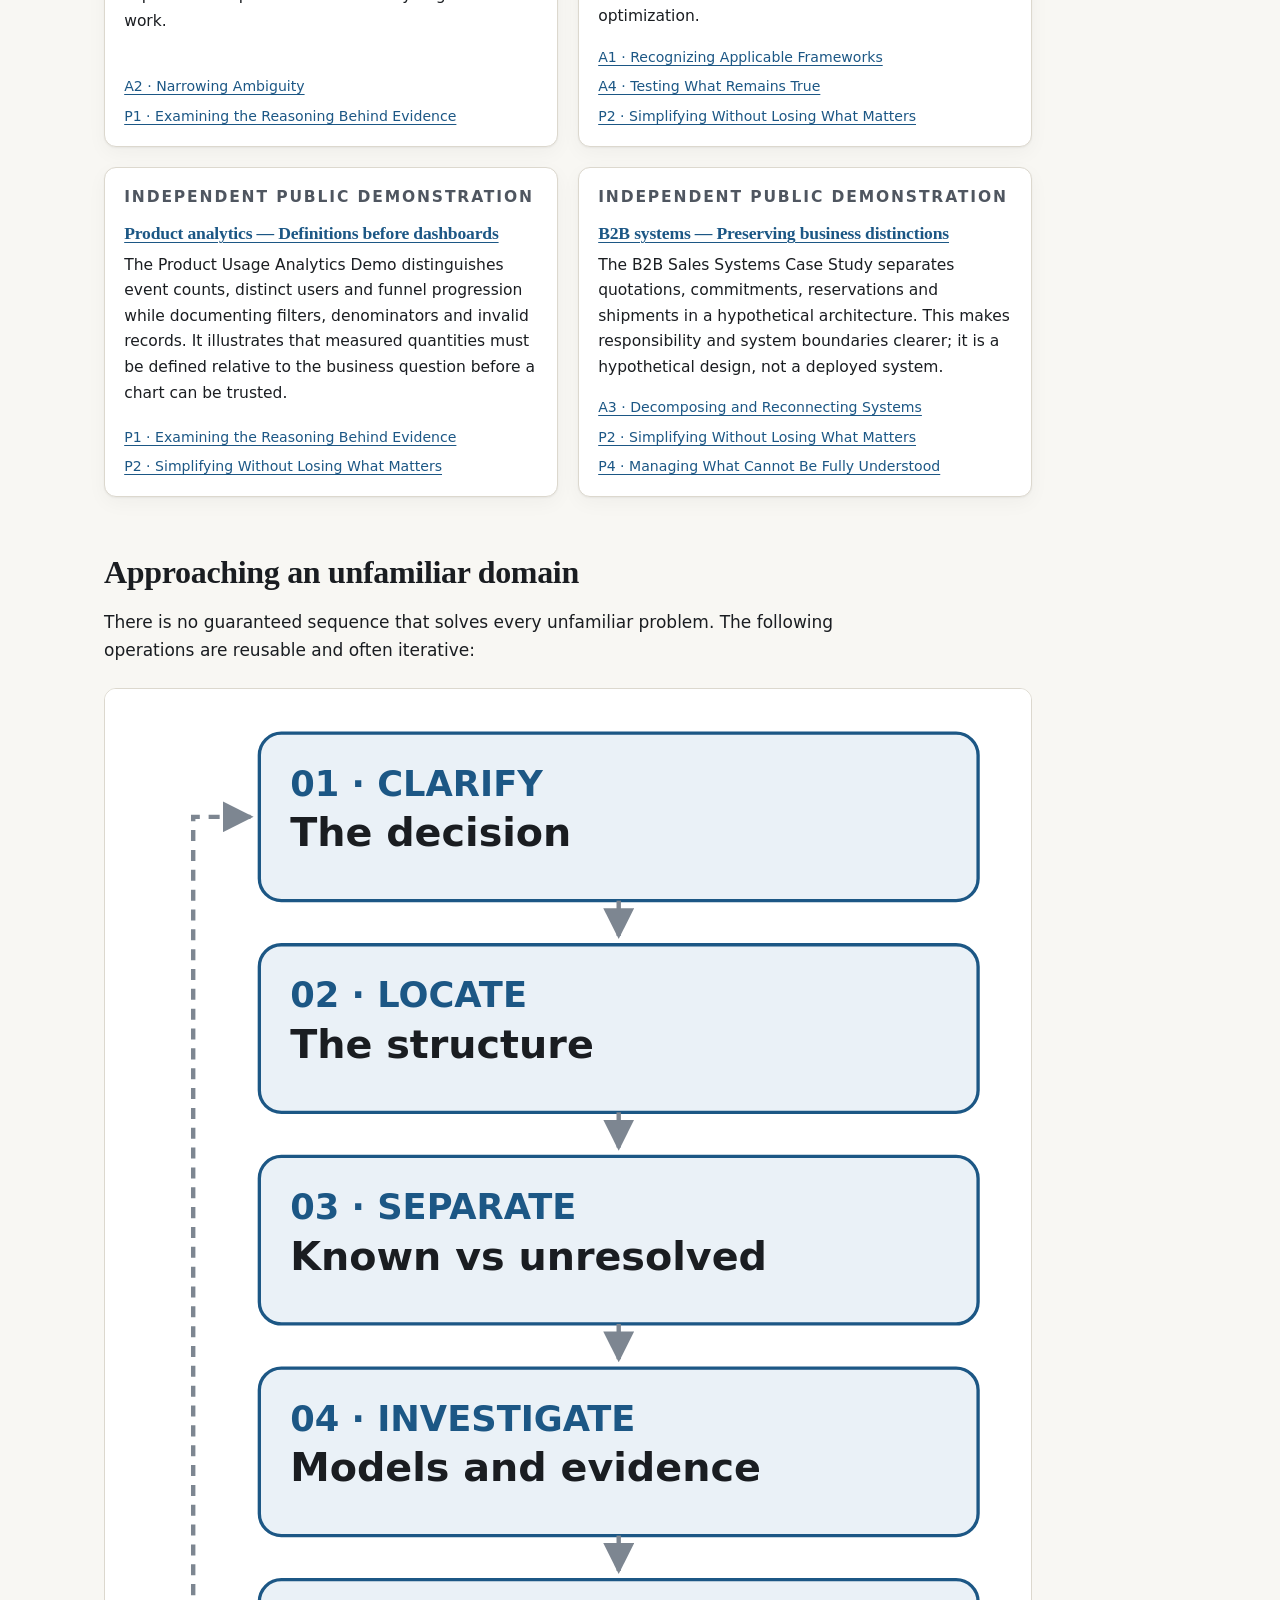
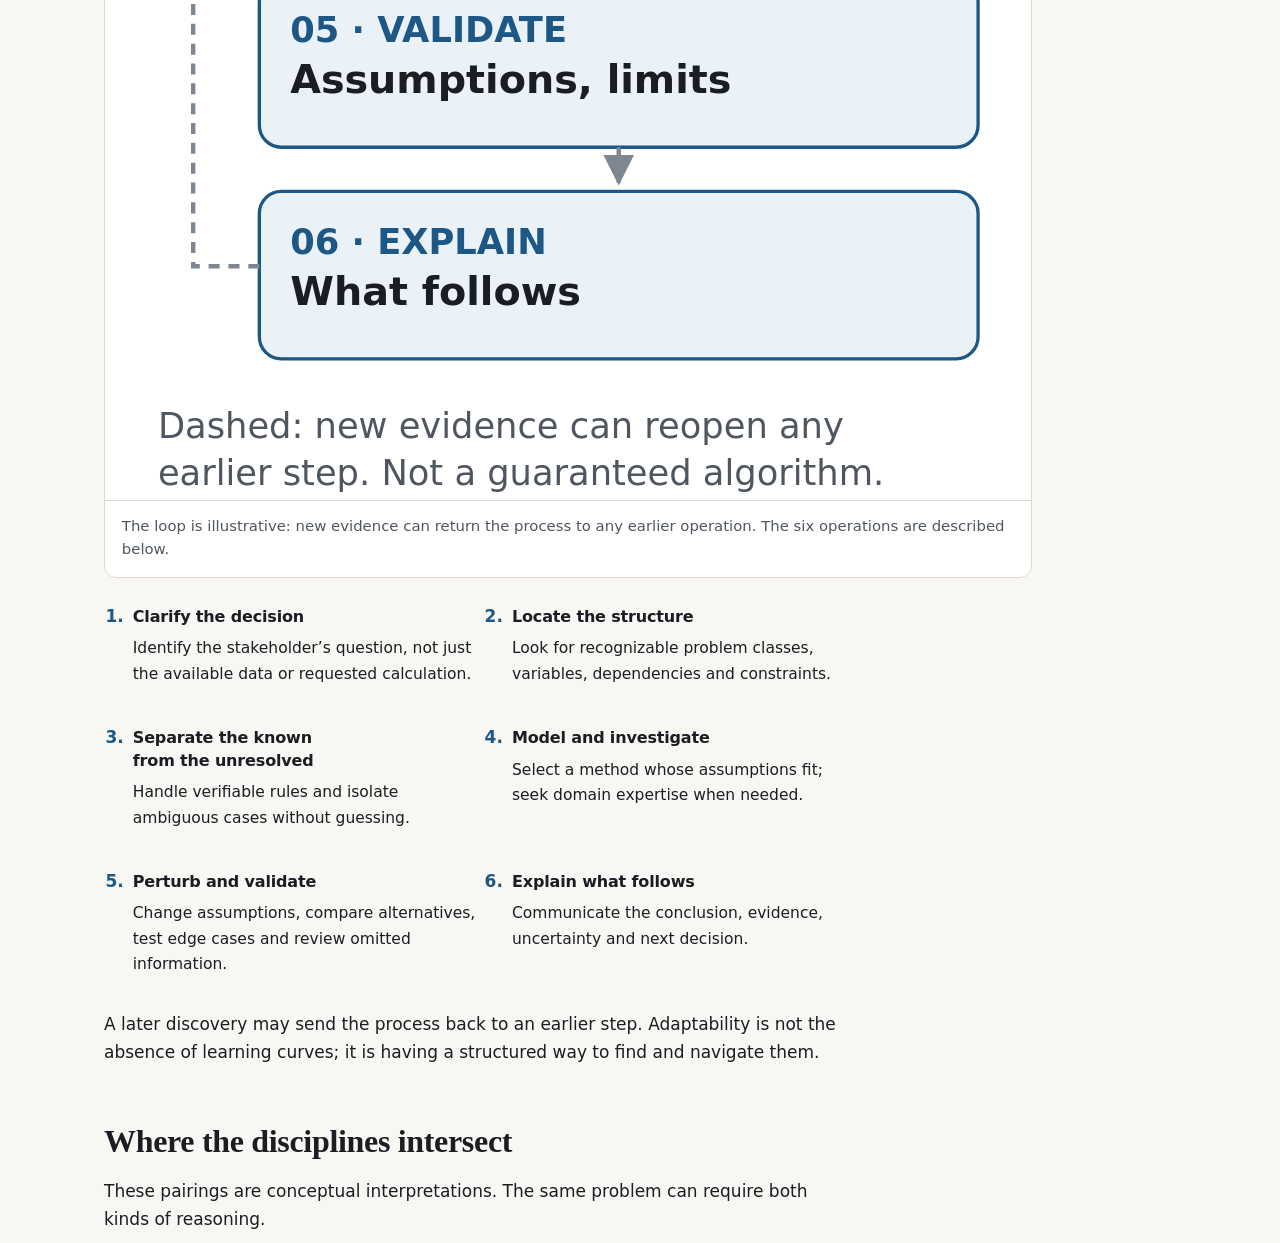
==== commit 065d7aeb: "Order walk-through on the B2B case study and a principle matrix on How I Think - B2B case study: "Fo" ====
--- a/applied-thinking/index.html
+++ b/applied-thinking/index.html
@@ -137,7 +137,9 @@
         </div>
       </article>
     </li></ul>
-      </div><p class="thinking-shared">Neither discipline eliminates the need for domain expertise. Together they support clearer problem formulation and more careful evaluation of what a model or explanation can actually establish.</p></section><section id="in-practice" class="thinking-section" aria-labelledby="in-practice-title"><h2 id="in-practice-title">Connections to portfolio work</h2><p class="thinking-boundary">The professional responsibilities described elsewhere on this site concern real work. The linked demonstrations are separate public artifacts using fictional data and reduced scope. Their outputs and test results do not measure employer systems or business outcomes.</p><ul class="thinking-cards"><li><article><p class="eyebrow">Independent public demonstration</p><h3><a href="../projects/synthetic-data-quality-pipeline/">Data quality — Deciding what not to automate</a></h3><p>The Synthetic Data Quality Pipeline distinguishes valid zero values from missing data and routes ambiguous category mappings to exceptions. It illustrates how the boundary between deterministic transformation and unsupported inference can be made explicit. This synthetic Python project is separate from professional inventory migration work.</p><ul class="thinking-links"><li><a href="#boundary-refinement">A2 · Narrowing Ambiguity</a></li><li><a href="#inference-evidence">P1 · Examining the Reasoning Behind Evidence</a></li></ul></article></li><li><article><p class="eyebrow">Independent public demonstration</p><h3><a href="../projects/inventory-shipping-optimization-lab/">Shipping optimization — Explicit trade-offs and fragile assumptions</a></h3><p>The Inventory and Shipping Optimization Lab represents a narrow fictional allocation problem through constraints and an objective, then tests multiple scenarios and checks solver output independently. The model deliberately does not claim full container packing or production freight optimization.</p><ul class="thinking-links"><li><a href="#framework-recognition">A1 · Recognizing Applicable Frameworks</a></li><li><a href="#invariance-perturbation">A4 · Testing What Remains True</a></li><li><a href="#responsible-abstraction">P2 · Simplifying Without Losing What Matters</a></li></ul></article></li><li><article><p class="eyebrow">Independent public demonstration</p><h3><a href="../projects/product-usage-analytics-demo/">Product analytics — Definitions before dashboards</a></h3><p>The Product Usage Analytics Demo distinguishes event counts, distinct users and funnel progression while documenting filters, denominators and invalid records. It illustrates that measured quantities must be defined relative to the business question before a chart can be trusted.</p><ul class="thinking-links"><li><a href="#inference-evidence">P1 · Examining the Reasoning Behind Evidence</a></li><li><a href="#responsible-abstraction">P2 · Simplifying Without Losing What Matters</a></li></ul></article></li><li><article><p class="eyebrow">Independent public demonstration</p><h3><a href="../projects/b2b-sales-systems-case-study/">B2B systems — Preserving business distinctions</a></h3><p>The B2B Sales Systems Case Study separates quotations, commitments, reservations and shipments in a hypothetical architecture. This makes responsibility and system boundaries clearer; it is a hypothetical design, not a deployed system.</p><ul class="thinking-links"><li><a href="#graph-decomposition">A3 · Decomposing and Reconnecting Systems</a></li><li><a href="#responsible-abstraction">P2 · Simplifying Without Losing What Matters</a></li><li><a href="#opacity-management">P4 · Managing What Cannot Be Fully Understood</a></li></ul></article></li></ul></section><section id="workflow" class="thinking-section" aria-labelledby="workflow-title"><h2 id="workflow-title">Approaching an unfamiliar domain</h2><p>There is no guaranteed sequence that solves every unfamiliar problem. The following operations are reusable and often iterative:</p><figure class="technical-figure thinking-figure"><picture><source media="(prefers-color-scheme: dark) and (max-width: 39.99rem)" srcset="../assets/visuals/thinking-cycle-narrow-dark.svg" width="420" height="640"><source media="(max-width: 39.99rem)" srcset="../assets/visuals/thinking-cycle-narrow.svg" width="420" height="640"><source media="(prefers-color-scheme: dark)" srcset="../assets/visuals/thinking-cycle-dark.svg" width="760" height="320"><img src="../assets/visuals/thinking-cycle.svg" alt="Six reasoning operations form a cycle: clarify, locate, separate, investigate, validate and explain. A return path indicates that new evidence may reopen earlier questions." width="760" height="320" loading="lazy" decoding="async"></picture><figcaption>The loop is illustrative: new evidence can return the process to any earlier operation. The six operations are described below.</figcaption></figure><ol class="thinking-workflow"><li id="step-clarify"><h3>Clarify the decision</h3><p>Identify the stakeholder’s question, not just the available data or requested calculation.</p></li><li id="step-locate"><h3>Locate the structure</h3><p>Look for recognizable problem classes, variables, dependencies and constraints.</p></li><li id="step-separate"><h3>Separate the known from the unresolved</h3><p>Handle verifiable rules and isolate ambiguous cases without guessing.</p></li><li id="step-investigate"><h3>Model and investigate</h3><p>Select a method whose assumptions fit; seek domain expertise when needed.</p></li><li id="step-validate"><h3>Perturb and validate</h3><p>Change assumptions, compare alternatives, test edge cases and review omitted information.</p></li><li id="step-explain"><h3>Explain what follows</h3><p>Communicate the conclusion, evidence, uncertainty and next decision.</p></li></ol><p>A later discovery may send the process back to an earlier step. Adaptability is not the absence of learning curves; it is having a structured way to find and navigate them.</p></section><section id="connections" class="thinking-section" aria-labelledby="connections-title"><h2 id="connections-title">Where the disciplines intersect</h2><p>These pairings are conceptual interpretations. The same problem can require both kinds of reasoning.</p><ul class="thinking-cards"><li><article id="framework-justification"><h3>Frameworks and justification</h3><p>The existence of an established method answers how one might solve the problem. It does not answer whether this problem satisfies the method’s conditions.</p><ul class="thinking-links"><li><a href="#framework-recognition">A1 · Recognizing Applicable Frameworks</a></li><li><a href="#inference-evidence">P1 · Examining the Reasoning Behind Evidence</a></li></ul></article></li><li><article id="decomposition-reduction"><h3>Decomposition and reductionism</h3><p>Breaking a system into parts helps make it tractable. Evaluating what the split excludes protects against a locally correct but globally misleading solution.</p><ul class="thinking-links"><li><a href="#graph-decomposition">A3 · Decomposing and Reconnecting Systems</a></li><li><a href="#responsible-abstraction">P2 · Simplifying Without Losing What Matters</a></li></ul></article></li><li><article id="boundaries-inference"><h3>Boundaries and uncertain inference</h3><p>Deterministic checks can narrow the unresolved space; abduction helps evaluate the explanations that remain when the evidence does not uniquely settle them.</p><ul class="thinking-links"><li><a href="#boundary-refinement">A2 · Narrowing Ambiguity</a></li><li><a href="#abductive-reasoning">P3 · Choosing Under Uncertainty</a></li></ul></article></li><li><article id="robustness-opacity"><h3>Perturbation and opacity</h3><p>Changing inputs or assumptions can test observable behavior without requiring full access to the internal mechanism. It does not eliminate all hidden failure modes.</p><ul class="thinking-links"><li><a href="#invariance-perturbation">A4 · Testing What Remains True</a></li><li><a href="#opacity-management">P4 · Managing What Cannot Be Fully Understood</a></li></ul></article></li><li><article id="models-decisions"><h3>Models and decisions</h3><p>A mathematical model can rank feasible choices against its stated objective; philosophy and domain judgment are needed to examine whether the objective is appropriate in the first place.</p><ul class="thinking-links"><li><a href="#framework-recognition">A1 · Recognizing Applicable Frameworks</a></li><li><a href="#abductive-reasoning">P3 · Choosing Under Uncertainty</a></li><li><a href="#responsible-abstraction">P2 · Simplifying Without Losing What Matters</a></li></ul></article></li></ul></section><section id="academic" class="thinking-section" aria-labelledby="academic-title"><h2 id="academic-title">Academic foundations and further detail</h2><p>Courses I completed in applied mathematics and philosophy, each explained in plain terms with where it shows up in practice.</p><table class="thinking-table"><thead><tr><th scope="col">Course</th><th scope="col">In plain terms</th></tr></thead><tbody><tr><th scope="row">Operations Research</th><td>Like packing a moving truck on a budget: finding the best plan among the ones that actually fit. The shipping optimization project uses one of its standard tools, integer programming, to weigh the cost of unshipped units against the cost of opening another container.</td></tr><tr><th scope="row">Mathematical Modeling</th><td>Like drawing a map before a trip: decide what goes on it, what to leave off, then check the map against the road. Every project here starts by writing down what its model assumes.</td></tr><tr><th scope="row">Network Models</th><td>Like a subway map: it shows what connects to what, so you can see where a delay spreads. The B2B case study uses this to trace how a quote, an order and a shipment depend on each other.</td></tr><tr><th scope="row">Probability</th><td>Like a weather forecast: a calibrated guess you update as conditions change. It’s also how AI models work: they generate a probable answer, not a guaranteed one. In practice, it means keeping estimates labelled as estimates, revising them when facts arrive, and checking AI output rather than taking it as fact.</td></tr><tr><th scope="row">Ordinary Differential Equations</th><td>Like a bathtub filling and draining at the same time: the level depends on both rates over time, not just where it started. Useful for anything that accumulates, like stock, users or backlogs.</td></tr><tr><th scope="row">Real Analysis</th><td>If calculus is learning to drive, real analysis is learning how the engine works, and when it won’t start. In practice, it means checking a method’s conditions before trusting its answer.</td></tr><tr><th scope="row">Multivariable Analysis (Spivak, Calculus on Manifolds)</th><td>Real analysis explains the engine; this explains how the whole vehicle handles when steering, throttle and brakes change at once, and proves when a small adjustment has a predictable effect. In practice: judging when a simple estimate of how a result responds to many inputs can be trusted, and which conclusions don’t depend on how the problem is set up (see <a href="#invariance-perturbation">Testing What Remains True</a>).</td></tr><tr><th scope="row">Topology</th><td>Why a coffee mug and a donut count as the same shape: it studies what stays true when you bend and stretch something without tearing it. Behind it is a habit of asking which conclusions survive when the inputs change (see <a href="#invariance-perturbation">Testing What Remains True</a>).</td></tr><tr><th scope="row">Numerical Linear Algebra</th><td>The engine room of spreadsheets, search and machine learning: how computers work with huge tables of numbers fast, without rounding errors piling up. It explains why two correct-looking calculations can disagree.</td></tr><tr><th scope="row">Symbolic Logic</th><td>Grammar for arguments: it checks whether a conclusion really follows, however convincing it sounds. It helps spot a requirement or claim that doesn’t follow from its evidence.</td></tr><tr><th scope="row">Philosophy of Science</th><td>How to tell a good test from a lucky one: what counts as evidence, and how a method can fool you. It’s why every result on this site says how it was checked.</td></tr><tr><th scope="row">High Performance Computing</th><td>How to make computers solve large problems faster by splitting the work across many processors at once. Much of the difficulty isn’t the arithmetic but moving data: keeping it close to the processor that needs it and limiting how often processors wait on each other. It’s about knowing when a correct method will be too slow or costly at scale.</td></tr></tbody></table><p class="note">Detailed academic projects are deferred until reviewed artifacts are available.</p></section><section id="limitations" class="thinking-section" aria-labelledby="limitations-title"><h2 id="limitations-title">What this page claims</h2><p>This page describes transferable reasoning foundations, not a guarantee that a particular method works in every domain. Professional decisions still depend on appropriate evidence, stakeholder priorities, technical implementation and domain knowledge. The case studies show selected applications or analogues with their assumptions and limitations made explicit.</p><p class="thinking-boundary"><strong>Evidence boundary:</strong> The professional responsibilities described elsewhere on this site concern real work. The linked demonstrations are separate public artifacts using fictional data and reduced scope. Their outputs and test results do not measure employer systems or business outcomes.</p><div class="actions"><a class="btn btn--primary" href="../#projects">Explore the case studies</a></div></section></div></div>
+      </div><p class="thinking-shared">Neither discipline eliminates the need for domain expertise. Together they support clearer problem formulation and more careful evaluation of what a model or explanation can actually establish.</p></section><section id="in-practice" class="thinking-section" aria-labelledby="in-practice-title"><h2 id="in-practice-title">Connections to portfolio work</h2><p class="thinking-boundary">The professional responsibilities described elsewhere on this site concern real work. The linked demonstrations are separate public artifacts using fictional data and reduced scope. Their outputs and test results do not measure employer systems or business outcomes.</p><div class="matrix-block"><h3>Where each principle shows up</h3><p>A filled mark means the principle’s example is drawn from that project. An outlined mark means the project connects to the principle conceptually. A principle with no filled mark is conceptual and has no project scene of its own.</p>
+      <div class="matrix-wrap"><table class="matrix"><thead><tr><th scope="col">Principle</th><th scope="col"><a href="../projects/inventory-shipping-optimization-lab/">Optimization</a></th><th scope="col"><a href="../projects/b2b-sales-systems-case-study/">Systems design</a></th><th scope="col"><a href="../projects/product-usage-analytics-demo/">Product analytics</a></th><th scope="col"><a href="../projects/synthetic-data-quality-pipeline/">Data quality</a></th></tr></thead><tbody><tr><th scope="row"><a href="#framework-recognition"><span class="matrix__code">A1</span> Recognizing Applicable Frameworks</a></th><td class="matrix__cell matrix__cell--example" data-project="Optimization"><span class="matrix__mark" aria-hidden="true">●</span><span class="matrix__text">Example drawn from this project</span></td><td class="matrix__cell matrix__cell--none" data-project="Systems design"><span class="matrix__mark" aria-hidden="true"></span><span class="matrix__text">Not linked</span></td><td class="matrix__cell matrix__cell--none" data-project="Product analytics"><span class="matrix__mark" aria-hidden="true"></span><span class="matrix__text">Not linked</span></td><td class="matrix__cell matrix__cell--none" data-project="Data quality"><span class="matrix__mark" aria-hidden="true"></span><span class="matrix__text">Not linked</span></td></tr><tr><th scope="row"><a href="#boundary-refinement"><span class="matrix__code">A2</span> Narrowing Ambiguity</a></th><td class="matrix__cell matrix__cell--none" data-project="Optimization"><span class="matrix__mark" aria-hidden="true"></span><span class="matrix__text">Not linked</span></td><td class="matrix__cell matrix__cell--none" data-project="Systems design"><span class="matrix__mark" aria-hidden="true"></span><span class="matrix__text">Not linked</span></td><td class="matrix__cell matrix__cell--none" data-project="Product analytics"><span class="matrix__mark" aria-hidden="true"></span><span class="matrix__text">Not linked</span></td><td class="matrix__cell matrix__cell--example" data-project="Data quality"><span class="matrix__mark" aria-hidden="true">●</span><span class="matrix__text">Example drawn from this project</span></td></tr><tr><th scope="row"><a href="#graph-decomposition"><span class="matrix__code">A3</span> Decomposing and Reconnecting Systems</a></th><td class="matrix__cell matrix__cell--none" data-project="Optimization"><span class="matrix__mark" aria-hidden="true"></span><span class="matrix__text">Not linked</span></td><td class="matrix__cell matrix__cell--example" data-project="Systems design"><span class="matrix__mark" aria-hidden="true">●</span><span class="matrix__text">Example drawn from this project</span></td><td class="matrix__cell matrix__cell--none" data-project="Product analytics"><span class="matrix__mark" aria-hidden="true"></span><span class="matrix__text">Not linked</span></td><td class="matrix__cell matrix__cell--none" data-project="Data quality"><span class="matrix__mark" aria-hidden="true"></span><span class="matrix__text">Not linked</span></td></tr><tr><th scope="row"><a href="#invariance-perturbation"><span class="matrix__code">A4</span> Testing What Remains True</a></th><td class="matrix__cell matrix__cell--example" data-project="Optimization"><span class="matrix__mark" aria-hidden="true">●</span><span class="matrix__text">Example drawn from this project</span></td><td class="matrix__cell matrix__cell--none" data-project="Systems design"><span class="matrix__mark" aria-hidden="true"></span><span class="matrix__text">Not linked</span></td><td class="matrix__cell matrix__cell--none" data-project="Product analytics"><span class="matrix__mark" aria-hidden="true"></span><span class="matrix__text">Not linked</span></td><td class="matrix__cell matrix__cell--none" data-project="Data quality"><span class="matrix__mark" aria-hidden="true"></span><span class="matrix__text">Not linked</span></td></tr><tr><th scope="row"><a href="#inference-evidence"><span class="matrix__code">P1</span> Examining the Reasoning Behind Evidence</a></th><td class="matrix__cell matrix__cell--none" data-project="Optimization"><span class="matrix__mark" aria-hidden="true"></span><span class="matrix__text">Not linked</span></td><td class="matrix__cell matrix__cell--none" data-project="Systems design"><span class="matrix__mark" aria-hidden="true"></span><span class="matrix__text">Not linked</span></td><td class="matrix__cell matrix__cell--example" data-project="Product analytics"><span class="matrix__mark" aria-hidden="true">●</span><span class="matrix__text">Example drawn from this project</span></td><td class="matrix__cell matrix__cell--connects" data-project="Data quality"><span class="matrix__mark" aria-hidden="true">○</span><span class="matrix__text">Conceptual connection</span></td></tr><tr><th scope="row"><a href="#responsible-abstraction"><span class="matrix__code">P2</span> Simplifying Without Losing What Matters</a></th><td class="matrix__cell matrix__cell--example" data-project="Optimization"><span class="matrix__mark" aria-hidden="true">●</span><span class="matrix__text">Example drawn from this project</span></td><td class="matrix__cell matrix__cell--example" data-project="Systems design"><span class="matrix__mark" aria-hidden="true">●</span><span class="matrix__text">Example drawn from this project</span></td><td class="matrix__cell matrix__cell--connects" data-project="Product analytics"><span class="matrix__mark" aria-hidden="true">○</span><span class="matrix__text">Conceptual connection</span></td><td class="matrix__cell matrix__cell--none" data-project="Data quality"><span class="matrix__mark" aria-hidden="true"></span><span class="matrix__text">Not linked</span></td></tr><tr><th scope="row"><a href="#abductive-reasoning"><span class="matrix__code">P3</span> Choosing Under Uncertainty</a><small>Conceptual connection; no published demonstration claimed.</small></th><td class="matrix__cell matrix__cell--none" data-project="Optimization"><span class="matrix__mark" aria-hidden="true"></span><span class="matrix__text">Not linked</span></td><td class="matrix__cell matrix__cell--none" data-project="Systems design"><span class="matrix__mark" aria-hidden="true"></span><span class="matrix__text">Not linked</span></td><td class="matrix__cell matrix__cell--none" data-project="Product analytics"><span class="matrix__mark" aria-hidden="true"></span><span class="matrix__text">Not linked</span></td><td class="matrix__cell matrix__cell--none" data-project="Data quality"><span class="matrix__mark" aria-hidden="true"></span><span class="matrix__text">Not linked</span></td></tr><tr><th scope="row"><a href="#opacity-management"><span class="matrix__code">P4</span> Managing What Cannot Be Fully Understood</a></th><td class="matrix__cell matrix__cell--none" data-project="Optimization"><span class="matrix__mark" aria-hidden="true"></span><span class="matrix__text">Not linked</span></td><td class="matrix__cell matrix__cell--example" data-project="Systems design"><span class="matrix__mark" aria-hidden="true">●</span><span class="matrix__text">Example drawn from this project</span></td><td class="matrix__cell matrix__cell--example" data-project="Product analytics"><span class="matrix__mark" aria-hidden="true">●</span><span class="matrix__text">Example drawn from this project</span></td><td class="matrix__cell matrix__cell--none" data-project="Data quality"><span class="matrix__mark" aria-hidden="true"></span><span class="matrix__text">Not linked</span></td></tr></tbody></table></div>
+      <ul class="matrix-key"><li><span aria-hidden="true">●</span> Example drawn from this project</li><li><span aria-hidden="true">○</span> Conceptual connection</li></ul></div><ul class="thinking-cards"><li><article><p class="eyebrow">Independent public demonstration</p><h3><a href="../projects/synthetic-data-quality-pipeline/">Data quality — Deciding what not to automate</a></h3><p>The Synthetic Data Quality Pipeline distinguishes valid zero values from missing data and routes ambiguous category mappings to exceptions. It illustrates how the boundary between deterministic transformation and unsupported inference can be made explicit. This synthetic Python project is separate from professional inventory migration work.</p><ul class="thinking-links"><li><a href="#boundary-refinement">A2 · Narrowing Ambiguity</a></li><li><a href="#inference-evidence">P1 · Examining the Reasoning Behind Evidence</a></li></ul></article></li><li><article><p class="eyebrow">Independent public demonstration</p><h3><a href="../projects/inventory-shipping-optimization-lab/">Shipping optimization — Explicit trade-offs and fragile assumptions</a></h3><p>The Inventory and Shipping Optimization Lab represents a narrow fictional allocation problem through constraints and an objective, then tests multiple scenarios and checks solver output independently. The model deliberately does not claim full container packing or production freight optimization.</p><ul class="thinking-links"><li><a href="#framework-recognition">A1 · Recognizing Applicable Frameworks</a></li><li><a href="#invariance-perturbation">A4 · Testing What Remains True</a></li><li><a href="#responsible-abstraction">P2 · Simplifying Without Losing What Matters</a></li></ul></article></li><li><article><p class="eyebrow">Independent public demonstration</p><h3><a href="../projects/product-usage-analytics-demo/">Product analytics — Definitions before dashboards</a></h3><p>The Product Usage Analytics Demo distinguishes event counts, distinct users and funnel progression while documenting filters, denominators and invalid records. It illustrates that measured quantities must be defined relative to the business question before a chart can be trusted.</p><ul class="thinking-links"><li><a href="#inference-evidence">P1 · Examining the Reasoning Behind Evidence</a></li><li><a href="#responsible-abstraction">P2 · Simplifying Without Losing What Matters</a></li></ul></article></li><li><article><p class="eyebrow">Independent public demonstration</p><h3><a href="../projects/b2b-sales-systems-case-study/">B2B systems — Preserving business distinctions</a></h3><p>The B2B Sales Systems Case Study separates quotations, commitments, reservations and shipments in a hypothetical architecture. This makes responsibility and system boundaries clearer; it is a hypothetical design, not a deployed system.</p><ul class="thinking-links"><li><a href="#graph-decomposition">A3 · Decomposing and Reconnecting Systems</a></li><li><a href="#responsible-abstraction">P2 · Simplifying Without Losing What Matters</a></li><li><a href="#opacity-management">P4 · Managing What Cannot Be Fully Understood</a></li></ul></article></li></ul></section><section id="workflow" class="thinking-section" aria-labelledby="workflow-title"><h2 id="workflow-title">Approaching an unfamiliar domain</h2><p>There is no guaranteed sequence that solves every unfamiliar problem. The following operations are reusable and often iterative:</p><figure class="technical-figure thinking-figure"><picture><source media="(prefers-color-scheme: dark) and (max-width: 39.99rem)" srcset="../assets/visuals/thinking-cycle-narrow-dark.svg" width="420" height="640"><source media="(max-width: 39.99rem)" srcset="../assets/visuals/thinking-cycle-narrow.svg" width="420" height="640"><source media="(prefers-color-scheme: dark)" srcset="../assets/visuals/thinking-cycle-dark.svg" width="760" height="320"><img src="../assets/visuals/thinking-cycle.svg" alt="Six reasoning operations form a cycle: clarify, locate, separate, investigate, validate and explain. A return path indicates that new evidence may reopen earlier questions." width="760" height="320" loading="lazy" decoding="async"></picture><figcaption>The loop is illustrative: new evidence can return the process to any earlier operation. The six operations are described below.</figcaption></figure><ol class="thinking-workflow"><li id="step-clarify"><h3>Clarify the decision</h3><p>Identify the stakeholder’s question, not just the available data or requested calculation.</p></li><li id="step-locate"><h3>Locate the structure</h3><p>Look for recognizable problem classes, variables, dependencies and constraints.</p></li><li id="step-separate"><h3>Separate the known from the unresolved</h3><p>Handle verifiable rules and isolate ambiguous cases without guessing.</p></li><li id="step-investigate"><h3>Model and investigate</h3><p>Select a method whose assumptions fit; seek domain expertise when needed.</p></li><li id="step-validate"><h3>Perturb and validate</h3><p>Change assumptions, compare alternatives, test edge cases and review omitted information.</p></li><li id="step-explain"><h3>Explain what follows</h3><p>Communicate the conclusion, evidence, uncertainty and next decision.</p></li></ol><p>A later discovery may send the process back to an earlier step. Adaptability is not the absence of learning curves; it is having a structured way to find and navigate them.</p></section><section id="connections" class="thinking-section" aria-labelledby="connections-title"><h2 id="connections-title">Where the disciplines intersect</h2><p>These pairings are conceptual interpretations. The same problem can require both kinds of reasoning.</p><ul class="thinking-cards"><li><article id="framework-justification"><h3>Frameworks and justification</h3><p>The existence of an established method answers how one might solve the problem. It does not answer whether this problem satisfies the method’s conditions.</p><ul class="thinking-links"><li><a href="#framework-recognition">A1 · Recognizing Applicable Frameworks</a></li><li><a href="#inference-evidence">P1 · Examining the Reasoning Behind Evidence</a></li></ul></article></li><li><article id="decomposition-reduction"><h3>Decomposition and reductionism</h3><p>Breaking a system into parts helps make it tractable. Evaluating what the split excludes protects against a locally correct but globally misleading solution.</p><ul class="thinking-links"><li><a href="#graph-decomposition">A3 · Decomposing and Reconnecting Systems</a></li><li><a href="#responsible-abstraction">P2 · Simplifying Without Losing What Matters</a></li></ul></article></li><li><article id="boundaries-inference"><h3>Boundaries and uncertain inference</h3><p>Deterministic checks can narrow the unresolved space; abduction helps evaluate the explanations that remain when the evidence does not uniquely settle them.</p><ul class="thinking-links"><li><a href="#boundary-refinement">A2 · Narrowing Ambiguity</a></li><li><a href="#abductive-reasoning">P3 · Choosing Under Uncertainty</a></li></ul></article></li><li><article id="robustness-opacity"><h3>Perturbation and opacity</h3><p>Changing inputs or assumptions can test observable behavior without requiring full access to the internal mechanism. It does not eliminate all hidden failure modes.</p><ul class="thinking-links"><li><a href="#invariance-perturbation">A4 · Testing What Remains True</a></li><li><a href="#opacity-management">P4 · Managing What Cannot Be Fully Understood</a></li></ul></article></li><li><article id="models-decisions"><h3>Models and decisions</h3><p>A mathematical model can rank feasible choices against its stated objective; philosophy and domain judgment are needed to examine whether the objective is appropriate in the first place.</p><ul class="thinking-links"><li><a href="#framework-recognition">A1 · Recognizing Applicable Frameworks</a></li><li><a href="#abductive-reasoning">P3 · Choosing Under Uncertainty</a></li><li><a href="#responsible-abstraction">P2 · Simplifying Without Losing What Matters</a></li></ul></article></li></ul></section><section id="academic" class="thinking-section" aria-labelledby="academic-title"><h2 id="academic-title">Academic foundations and further detail</h2><p>Courses I completed in applied mathematics and philosophy, each explained in plain terms with where it shows up in practice.</p><table class="thinking-table"><thead><tr><th scope="col">Course</th><th scope="col">In plain terms</th></tr></thead><tbody><tr><th scope="row">Operations Research</th><td>Like packing a moving truck on a budget: finding the best plan among the ones that actually fit. The shipping optimization project uses one of its standard tools, integer programming, to weigh the cost of unshipped units against the cost of opening another container.</td></tr><tr><th scope="row">Mathematical Modeling</th><td>Like drawing a map before a trip: decide what goes on it, what to leave off, then check the map against the road. Every project here starts by writing down what its model assumes.</td></tr><tr><th scope="row">Network Models</th><td>Like a subway map: it shows what connects to what, so you can see where a delay spreads. The B2B case study uses this to trace how a quote, an order and a shipment depend on each other.</td></tr><tr><th scope="row">Probability</th><td>Like a weather forecast: a calibrated guess you update as conditions change. It’s also how AI models work: they generate a probable answer, not a guaranteed one. In practice, it means keeping estimates labelled as estimates, revising them when facts arrive, and checking AI output rather than taking it as fact.</td></tr><tr><th scope="row">Ordinary Differential Equations</th><td>Like a bathtub filling and draining at the same time: the level depends on both rates over time, not just where it started. Useful for anything that accumulates, like stock, users or backlogs.</td></tr><tr><th scope="row">Real Analysis</th><td>If calculus is learning to drive, real analysis is learning how the engine works, and when it won’t start. In practice, it means checking a method’s conditions before trusting its answer.</td></tr><tr><th scope="row">Multivariable Analysis (Spivak, Calculus on Manifolds)</th><td>Real analysis explains the engine; this explains how the whole vehicle handles when steering, throttle and brakes change at once, and proves when a small adjustment has a predictable effect. In practice: judging when a simple estimate of how a result responds to many inputs can be trusted, and which conclusions don’t depend on how the problem is set up (see <a href="#invariance-perturbation">Testing What Remains True</a>).</td></tr><tr><th scope="row">Topology</th><td>Why a coffee mug and a donut count as the same shape: it studies what stays true when you bend and stretch something without tearing it. Behind it is a habit of asking which conclusions survive when the inputs change (see <a href="#invariance-perturbation">Testing What Remains True</a>).</td></tr><tr><th scope="row">Numerical Linear Algebra</th><td>The engine room of spreadsheets, search and machine learning: how computers work with huge tables of numbers fast, without rounding errors piling up. It explains why two correct-looking calculations can disagree.</td></tr><tr><th scope="row">Symbolic Logic</th><td>Grammar for arguments: it checks whether a conclusion really follows, however convincing it sounds. It helps spot a requirement or claim that doesn’t follow from its evidence.</td></tr><tr><th scope="row">Philosophy of Science</th><td>How to tell a good test from a lucky one: what counts as evidence, and how a method can fool you. It’s why every result on this site says how it was checked.</td></tr><tr><th scope="row">High Performance Computing</th><td>How to make computers solve large problems faster by splitting the work across many processors at once. Much of the difficulty isn’t the arithmetic but moving data: keeping it close to the processor that needs it and limiting how often processors wait on each other. It’s about knowing when a correct method will be too slow or costly at scale.</td></tr></tbody></table><p class="note">Detailed academic projects are deferred until reviewed artifacts are available.</p></section><section id="limitations" class="thinking-section" aria-labelledby="limitations-title"><h2 id="limitations-title">What this page claims</h2><p>This page describes transferable reasoning foundations, not a guarantee that a particular method works in every domain. Professional decisions still depend on appropriate evidence, stakeholder priorities, technical implementation and domain knowledge. The case studies show selected applications or analogues with their assumptions and limitations made explicit.</p><p class="thinking-boundary"><strong>Evidence boundary:</strong> The professional responsibilities described elsewhere on this site concern real work. The linked demonstrations are separate public artifacts using fictional data and reduced scope. Their outputs and test results do not measure employer systems or business outcomes.</p><div class="actions"><a class="btn btn--primary" href="../#projects">Explore the case studies</a></div></section></div></div>
 <!-- /main --></main>
   <footer class="site-footer" id="site-footer"><div class="wrap footer__inner">
       <p>All data in these projects is fictional, and the results say nothing about my employer’s systems. The projects were built independently of my employer: AI tools did the implementation under my direction, and I approved the results. <a href="../how-these-were-built/">How these were built</a></p>
--- a/assets/css/site.css
+++ b/assets/css/site.css
@@ -809,7 +809,7 @@
 .story-facts dd { margin: 0.15rem 0 0; font-weight: 600; }
 .story .showcase { margin-block: 0.5rem 2.5rem; }
 .story-body { max-width: 47rem; }
-.story-body > section { margin-bottom: 2.75rem; scroll-margin-top: 1rem; }
+.story-body > section { margin-bottom: 2.75rem; scroll-margin-top: 4.5rem; }
 .story-body h2 { font-size: 1.6rem; }
 .story-origin { margin-top: 1.25rem; padding: 1rem 1.15rem; border-left: 3px solid var(--accent); background: var(--surface-sunk); border-radius: 0 var(--radius-sm) var(--radius-sm) 0; }
 .story-origin__label { margin: 0 0 0.35rem; color: var(--muted); font-size: 0.75rem; font-weight: 750; letter-spacing: 0.07em; text-transform: uppercase; }
@@ -917,3 +917,149 @@
   .thinking-table th, .thinking-table td { padding: 0; border: 0; overflow-wrap: normal; }
   .thinking-table th[scope="row"] { margin-bottom: 0.35rem; font-weight: 700; }
 }
+
+/* ---------- case-study "On this page" row ---------- */
+.story-nav { position: sticky; top: 0; z-index: 10; margin: 0 0 1.5rem; border-bottom: 1px solid var(--border); background: var(--bg); }
+.story-nav ul { position: relative; display: flex; gap: 0.25rem; margin: 0; padding: 0; overflow-x: auto; list-style: none; scrollbar-width: none; }
+.story-nav ul::-webkit-scrollbar { display: none; }
+.story-nav a { display: block; padding: 0.75rem 0.8rem 0.65rem; border-bottom: 3px solid transparent; color: var(--muted); font-size: 0.92rem; font-weight: 600; text-decoration: none; white-space: nowrap; }
+.story-nav a:hover { color: var(--text); }
+.story-nav a:focus-visible { outline-offset: -3px; }
+.story-nav a[aria-current="true"] { border-bottom-color: var(--accent); color: var(--text); }
+
+/* ---------- homepage decision sheet (interactive; the static figure is the fallback) ---------- */
+.showcase:has(.dlab) .showcase__title, .showcase:has(.dlab) figcaption { max-width: none; }
+.dlab { display: grid; gap: 1.25rem; padding: clamp(1rem, 2.6vw, 1.6rem); border: 1px solid var(--border); border-radius: var(--radius); background: var(--surface); box-shadow: var(--shadow); }
+.dlab p { margin: 0; }
+.dlab__kicker, .dlab__tag, .dlab__lenses-title { color: var(--accent); font-size: 0.75rem; font-weight: 750; letter-spacing: 0.1em; text-transform: uppercase; }
+.dlab__lenses-title { color: var(--muted); margin-bottom: 0.6rem; }
+.dlab__q { margin-top: 0.25rem; font: 650 clamp(1.4rem, 1.2rem + 0.8vw, 1.8rem)/1.2 var(--serif); text-wrap: balance; }
+.dlab__lede { margin-top: 0.3rem; color: var(--muted); }
+.dlab__control { display: grid; gap: 0.7rem; padding: 0.95rem 1.1rem 1.05rem; border: 1px solid var(--border); border-radius: var(--radius-sm); background: var(--surface-sunk); }
+.dlab__label { display: flex; flex-wrap: wrap; align-items: baseline; justify-content: space-between; gap: 0.2rem 1rem; font-weight: 650; }
+.dlab__value { color: var(--accent); font: 700 1.05rem/1.2 var(--mono); }
+.dlab input[type="range"] { width: 100%; height: 2rem; margin: 0; accent-color: var(--accent); cursor: pointer; }
+.dlab__marks { display: flex; justify-content: space-between; gap: 1rem; color: var(--muted); font-size: 0.82rem; }
+.dlab__presets { display: flex; flex-wrap: wrap; gap: 0.5rem; }
+.dlab__preset { min-height: 2.5rem; padding: 0.35rem 0.85rem; font-size: 0.9rem; cursor: pointer; }
+.dlab__view { display: grid; gap: 1rem; }
+.dlab__plans { display: grid; grid-template-columns: minmax(0, 1fr); gap: 1rem; }
+.dlab__plan { display: grid; align-content: start; gap: 0.5rem; padding: 1.05rem 1.15rem; border: 1.5px solid var(--border); border-radius: var(--radius); background: var(--bg); }
+.dlab__plan.is-best { border-color: var(--accent); box-shadow: 0 0 0 1px var(--accent); }
+.dlab__title { font: 650 1.25rem/1.25 var(--serif); }
+.dlab__trait { color: var(--muted); }
+.dlab__boxes { display: flex; align-items: flex-end; gap: 0.6rem; margin: 0.25rem 0; padding: 0; list-style: none; }
+.dlab__box { display: grid; flex: 1 1 0; gap: 0.1rem; align-content: start; padding: 0.55rem 0.7rem; border: 1.5px dashed var(--border-strong); border-radius: var(--radius-sm); color: var(--muted); font-size: 0.85rem; line-height: 1.25; }
+.dlab__box--large { flex-grow: 3; min-height: 4.5rem; }
+.dlab__box--small { flex-grow: 2; min-height: 3.5rem; }
+.dlab__box small { font-size: 0.78rem; }
+.dlab__box.is-open { border-style: solid; border-color: var(--accent); background: var(--chip-bg); color: var(--chip-fg); }
+.dlab__total { display: flex; align-items: baseline; justify-content: space-between; gap: 0.75rem; padding-top: 0.6rem; border-top: 1px solid var(--border); }
+.dlab__total span { color: var(--muted); font-size: 0.9rem; }
+.dlab__total b { font: 700 1.9rem/1 var(--serif); font-variant-numeric: tabular-nums; }
+.dlab__break, .dlab__units { color: var(--muted); font-size: 0.88rem; font-variant-numeric: tabular-nums; }
+.dlab__bar { display: flex; height: 0.8rem; overflow: hidden; border-radius: 999px; background: var(--surface-sunk); }
+.dlab__shipped { background: var(--ok-fg); }
+.dlab__short { background: repeating-linear-gradient(135deg, var(--open-fg) 0 3px, var(--open-bg) 3px 6px); }
+.dlab__units { display: flex; flex-wrap: wrap; justify-content: space-between; gap: 0.15rem 0.75rem; }
+.dlab__status { min-height: 1.5em; color: var(--muted); font-weight: 650; }
+.dlab__plan.is-best .dlab__status { color: var(--accent); }
+.dlab__result { padding: 0.85rem 1.1rem; border-left: 4px solid var(--accent); border-radius: var(--radius-sm); background: var(--chip-bg); color: var(--chip-fg); font-weight: 650; }
+.dlab__lenses ul { display: grid; gap: 0.75rem; margin: 0; padding: 0; list-style: none; }
+.dlab__lens { display: grid; gap: 0.2rem; padding: 0.75rem 1rem; border-left: 4px solid var(--accent); border-radius: var(--radius-sm); background: var(--surface-sunk); }
+.dlab__lens--ok { border-left-color: var(--ok-fg); }
+.dlab__lens--warn { border-left-color: var(--open-fg); }
+.dlab__lens b { color: var(--muted); font-size: 0.75rem; letter-spacing: 0.08em; text-transform: uppercase; }
+.dlab__source { color: var(--muted); font-size: 0.85rem; }
+@media (min-width: 40rem) {
+  .dlab__plans { grid-template-columns: repeat(2, minmax(0, 1fr)); }
+  .dlab__lenses ul { grid-template-columns: repeat(3, minmax(0, 1fr)); }
+}
+@media (forced-colors: active) {
+  .dlab__plan.is-best { border-width: 3px; }
+  .dlab__shipped { background: Highlight; }
+  .dlab__short { background: GrayText; }
+}
+
+/* ---------- case study: follow one order ---------- */
+.walk__steps { display: grid; gap: 1rem; margin: 1.25rem 0 0; padding: 0; list-style: none; }
+.walk__step { padding: 1.15rem 1.25rem 1.25rem; border: 1px solid var(--border); border-radius: var(--radius); background: var(--surface); }
+.walk__step h3 { margin: 0.4rem 0 0.35rem; }
+.walk__step p { margin-bottom: 0.6rem; }
+.walk__meta { display: flex; flex-wrap: wrap; align-items: center; gap: 0.4rem 0.75rem; margin: 0 0 0.25rem; color: var(--muted); font-size: 0.85rem; }
+.walk__num { color: var(--accent); font: 700 0.8rem/1 var(--mono); letter-spacing: 0.05em; }
+.walk__owner { padding: 0.1rem 0.55rem; border-radius: 999px; background: var(--chip-bg); color: var(--chip-fg); font-weight: 650; }
+.walk__badge { padding: 0.1rem 0.55rem; border: 1px solid var(--border-strong); border-radius: 999px; font-weight: 650; }
+.walk__badge--hypothetical { border-style: dashed; background: var(--open-bg); color: var(--open-fg); border-color: var(--open-fg); }
+.walk__records { margin: 0 0 0.75rem; }
+.walk__records code { margin-right: 0.25rem; }
+.walk__ledger { display: grid; gap: 0.5rem; margin: 0.75rem 0 0; }
+.walk__row { display: flex; align-items: baseline; justify-content: space-between; gap: 0.75rem; padding: 0.5rem 0.8rem; border: 1px solid var(--border); border-left-width: 4px; border-radius: var(--radius-sm); background: var(--bg); }
+.walk__row dt { display: grid; margin: 0; font-weight: 600; font-size: 0.95rem; line-height: 1.3; }
+.walk__row dt small { color: var(--muted); font-size: 0.78rem; font-weight: 400; }
+.walk__row dd { display: flex; align-items: baseline; gap: 0.5rem; margin: 0; white-space: nowrap; }
+.walk__row dd b { font: 700 1.5rem/1 var(--serif); font-variant-numeric: tabular-nums; }
+.walk__row dd small { color: var(--muted); font-size: 0.78rem; }
+.walk__row.is-changed { border-left-color: var(--accent); background: var(--chip-bg); }
+.walk__row.is-changed dt small, .walk__row.is-changed dd small { color: var(--chip-fg); }
+.walk__row--key { border-color: var(--ok-fg); border-left-color: var(--ok-fg); background: var(--ok-bg); }
+.walk__row--key dt small { color: var(--ok-fg); }
+.walk__row--mistake { border-style: dashed; border-left-color: var(--open-fg); background: transparent; }
+.walk__row--mistake dd b { color: var(--open-fg); text-decoration: line-through; text-decoration-thickness: 2px; }
+.walk__takeaway { margin: 1.25rem 0 0.5rem; padding: 0.85rem 1.1rem; border-left: 4px solid var(--ok-fg); border-radius: 0 var(--radius-sm) var(--radius-sm) 0; background: var(--ok-bg); color: var(--ok-fg); font-weight: 650; }
+.walk__controls { display: flex; flex-wrap: wrap; align-items: center; justify-content: space-between; gap: 0.6rem 1rem; margin-top: 1rem; }
+.walk__btn { min-height: 2.5rem; padding: 0.35rem 1rem; cursor: pointer; }
+.walk__btn:disabled { border-color: var(--border-strong); color: var(--muted); cursor: default; opacity: 0.6; }
+.walk__dots { display: flex; flex-wrap: wrap; gap: 0.35rem; margin: 0; padding: 0; list-style: none; }
+.walk__dot { width: 2.4rem; height: 2.4rem; border: 1.5px solid var(--border-strong); border-radius: 50%; background: var(--surface); color: var(--text); font: 650 0.9rem/1 var(--sans); cursor: pointer; }
+.walk__dot:hover { border-color: var(--accent); }
+.walk__dot[aria-current="step"] { border-color: var(--accent); background: var(--accent); color: var(--on-accent); }
+.walk.is-stepper .walk__step { display: none; }
+.walk.is-stepper .walk__step.is-current { display: block; }
+.walk.is-stepper .walk__steps { margin-top: 0.75rem; }
+@media (min-width: 40rem) {
+  .walk__ledger { grid-template-columns: repeat(2, minmax(0, 1fr)); }
+}
+@media (max-width: 29.99rem) {
+  .walk__step { padding: 1rem; }
+  .walk__controls { justify-content: center; }
+  .walk__dots { order: -1; width: 100%; justify-content: center; }
+}
+@media (forced-colors: active) {
+  .walk__row.is-changed, .walk__row--key { border-color: Highlight; }
+  .walk__dot[aria-current="step"] { border-color: Highlight; forced-color-adjust: none; background: Highlight; color: HighlightText; }
+}
+
+/* ---------- How I Think: where each principle shows up ---------- */
+.matrix-block { margin: 1.5rem 0 2rem; }
+.matrix-block h3 { margin-bottom: 0.4rem; }
+.matrix-block > p { max-width: 47rem; color: var(--muted); font-size: 0.98rem; }
+.matrix-wrap { overflow-x: auto; border: 1px solid var(--border); border-radius: var(--radius); background: var(--surface); }
+.matrix { width: 100%; border-collapse: collapse; font-size: 0.95rem; }
+.matrix th, .matrix td { padding: 0.65rem 0.8rem; border-bottom: 1px solid var(--border); text-align: left; vertical-align: middle; }
+.matrix tbody tr:last-child th, .matrix tbody tr:last-child td { border-bottom: 0; }
+.matrix thead th { background: var(--surface-sunk); font-size: 0.8rem; font-weight: 750; letter-spacing: 0.05em; text-transform: uppercase; }
+.matrix thead th:not(:first-child), .matrix td { text-align: center; }
+.matrix tbody th { font-weight: 600; }
+.matrix tbody th small { display: block; margin-top: 0.1rem; color: var(--muted); font-size: 0.78rem; font-weight: 400; }
+.matrix__code { color: var(--accent); font: 700 0.85rem/1 var(--mono); margin-right: 0.25rem; }
+.matrix tbody tr:hover > * { background: var(--surface-sunk); }
+.matrix__mark { font-size: 1.15rem; line-height: 1; color: var(--accent); }
+.matrix__cell--connects .matrix__mark { color: var(--muted); }
+.matrix__text { position: absolute; width: 1px; height: 1px; overflow: hidden; clip: rect(0 0 0 0); white-space: nowrap; }
+.matrix-key { display: flex; flex-wrap: wrap; gap: 0.25rem 1.5rem; margin: 0.6rem 0 0; padding: 0; color: var(--muted); font-size: 0.88rem; list-style: none; }
+.matrix-key span { color: var(--accent); font-size: 1.05rem; }
+@media (max-width: 43.99rem) {
+  .matrix-wrap { overflow: visible; border: 0; background: none; }
+  .matrix, .matrix tbody, .matrix tr, .matrix th, .matrix td { display: block; }
+  .matrix thead { position: absolute; width: 1px; height: 1px; overflow: hidden; clip: rect(0 0 0 0); }
+  .matrix tr { margin-bottom: 0.75rem; padding: 0.8rem 1rem; border: 1px solid var(--border); border-radius: var(--radius); background: var(--surface); }
+  .matrix th, .matrix td { padding: 0; border: 0; text-align: left; }
+  .matrix tbody tr:hover > * { background: none; }
+  .matrix tbody th { margin-bottom: 0.4rem; }
+  .matrix td.matrix__cell--none { display: none; }
+  .matrix td { display: flex; align-items: baseline; gap: 0.5rem; padding-block: 0.15rem; }
+  .matrix td::after { content: attr(data-project); order: 1; font-weight: 650; white-space: nowrap; }
+  .matrix__text { position: static; order: 2; width: auto; height: auto; overflow: visible; clip: auto; color: var(--muted); font-size: 0.85rem; white-space: normal; }
+  .matrix__mark { order: 0; }
+}
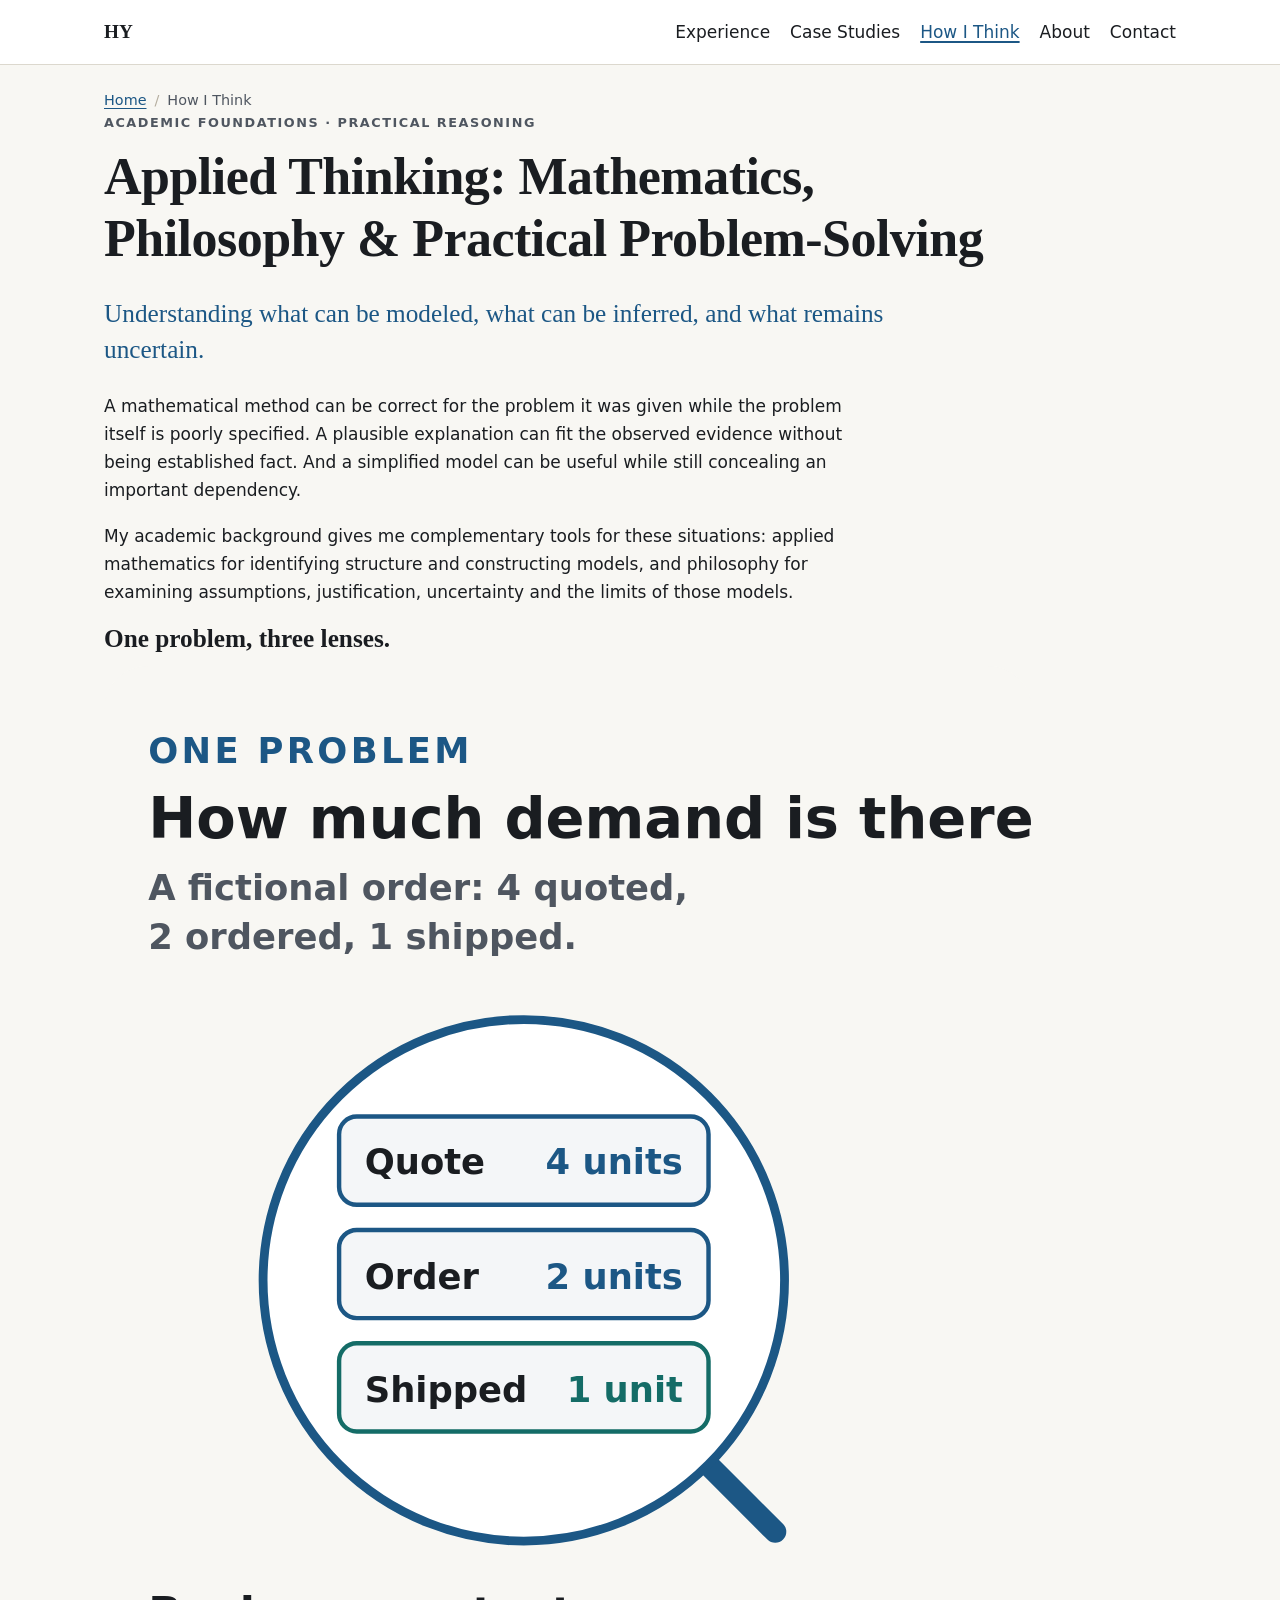
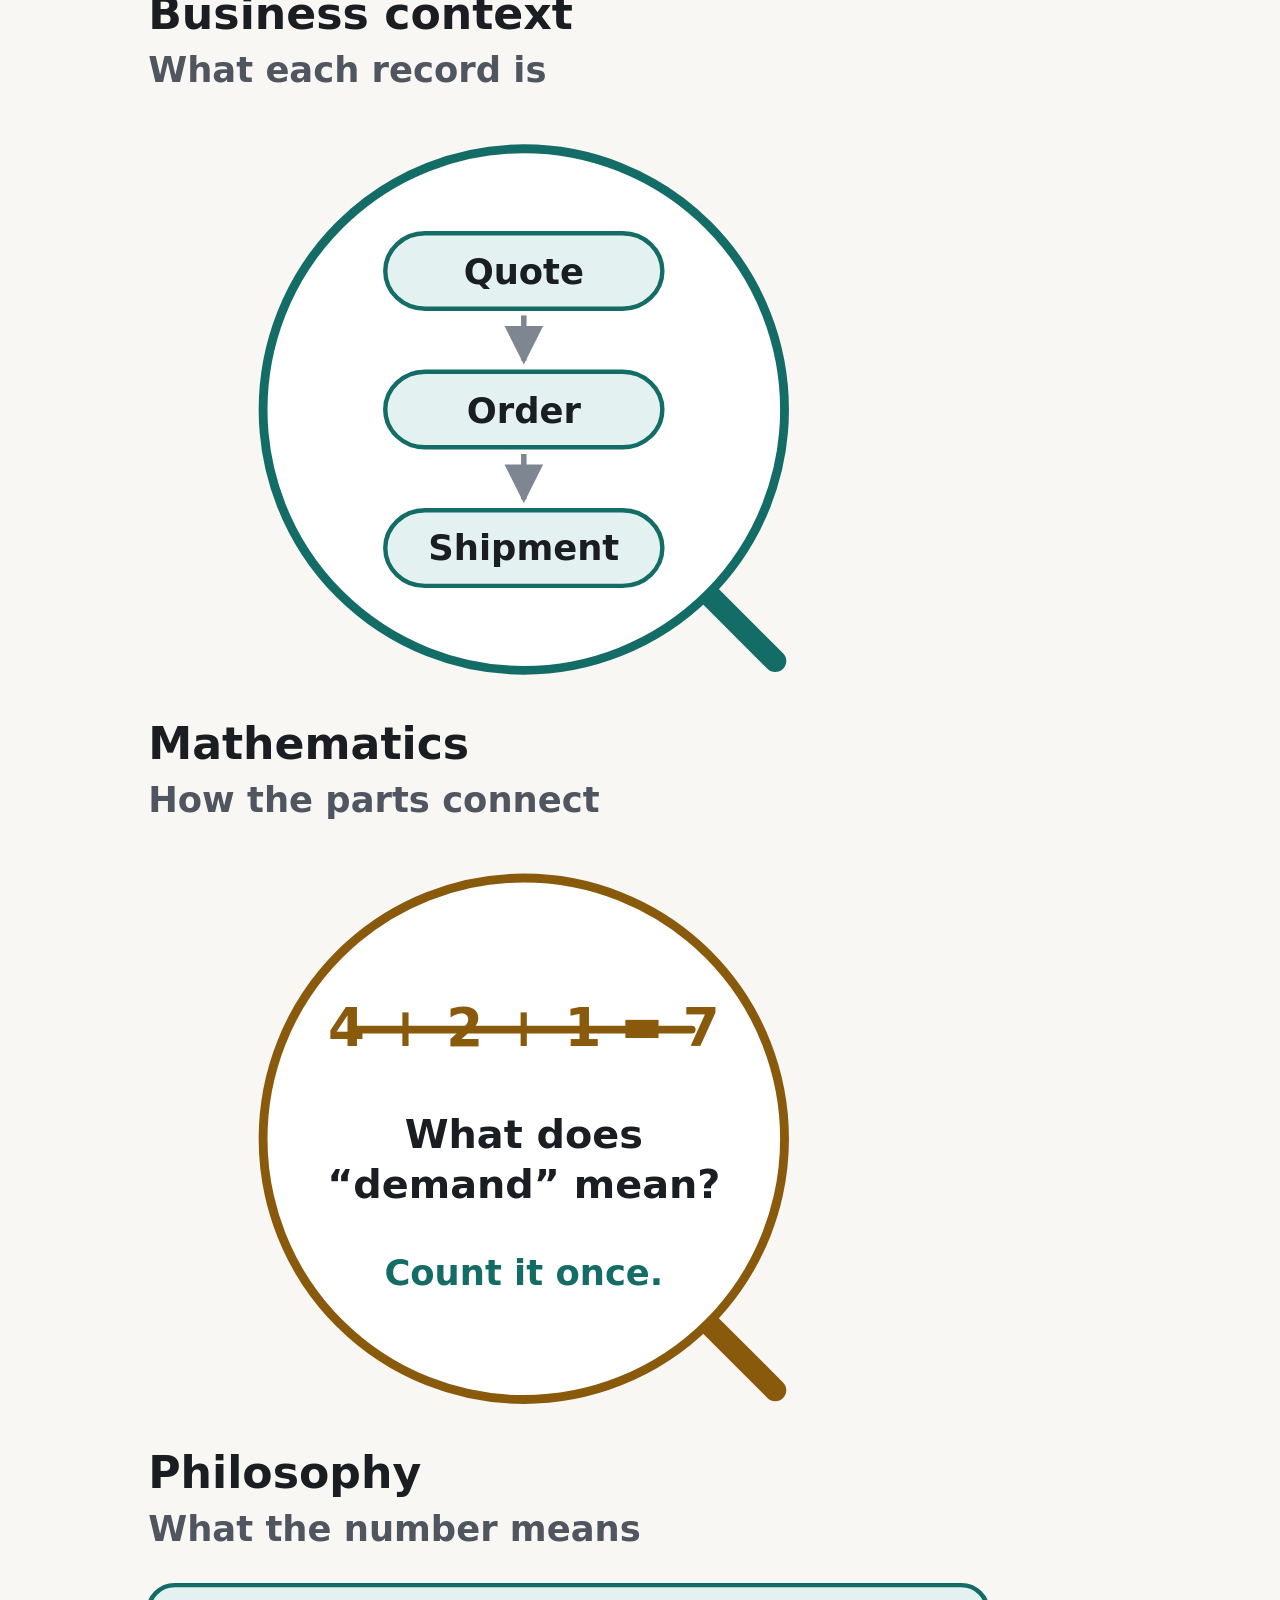
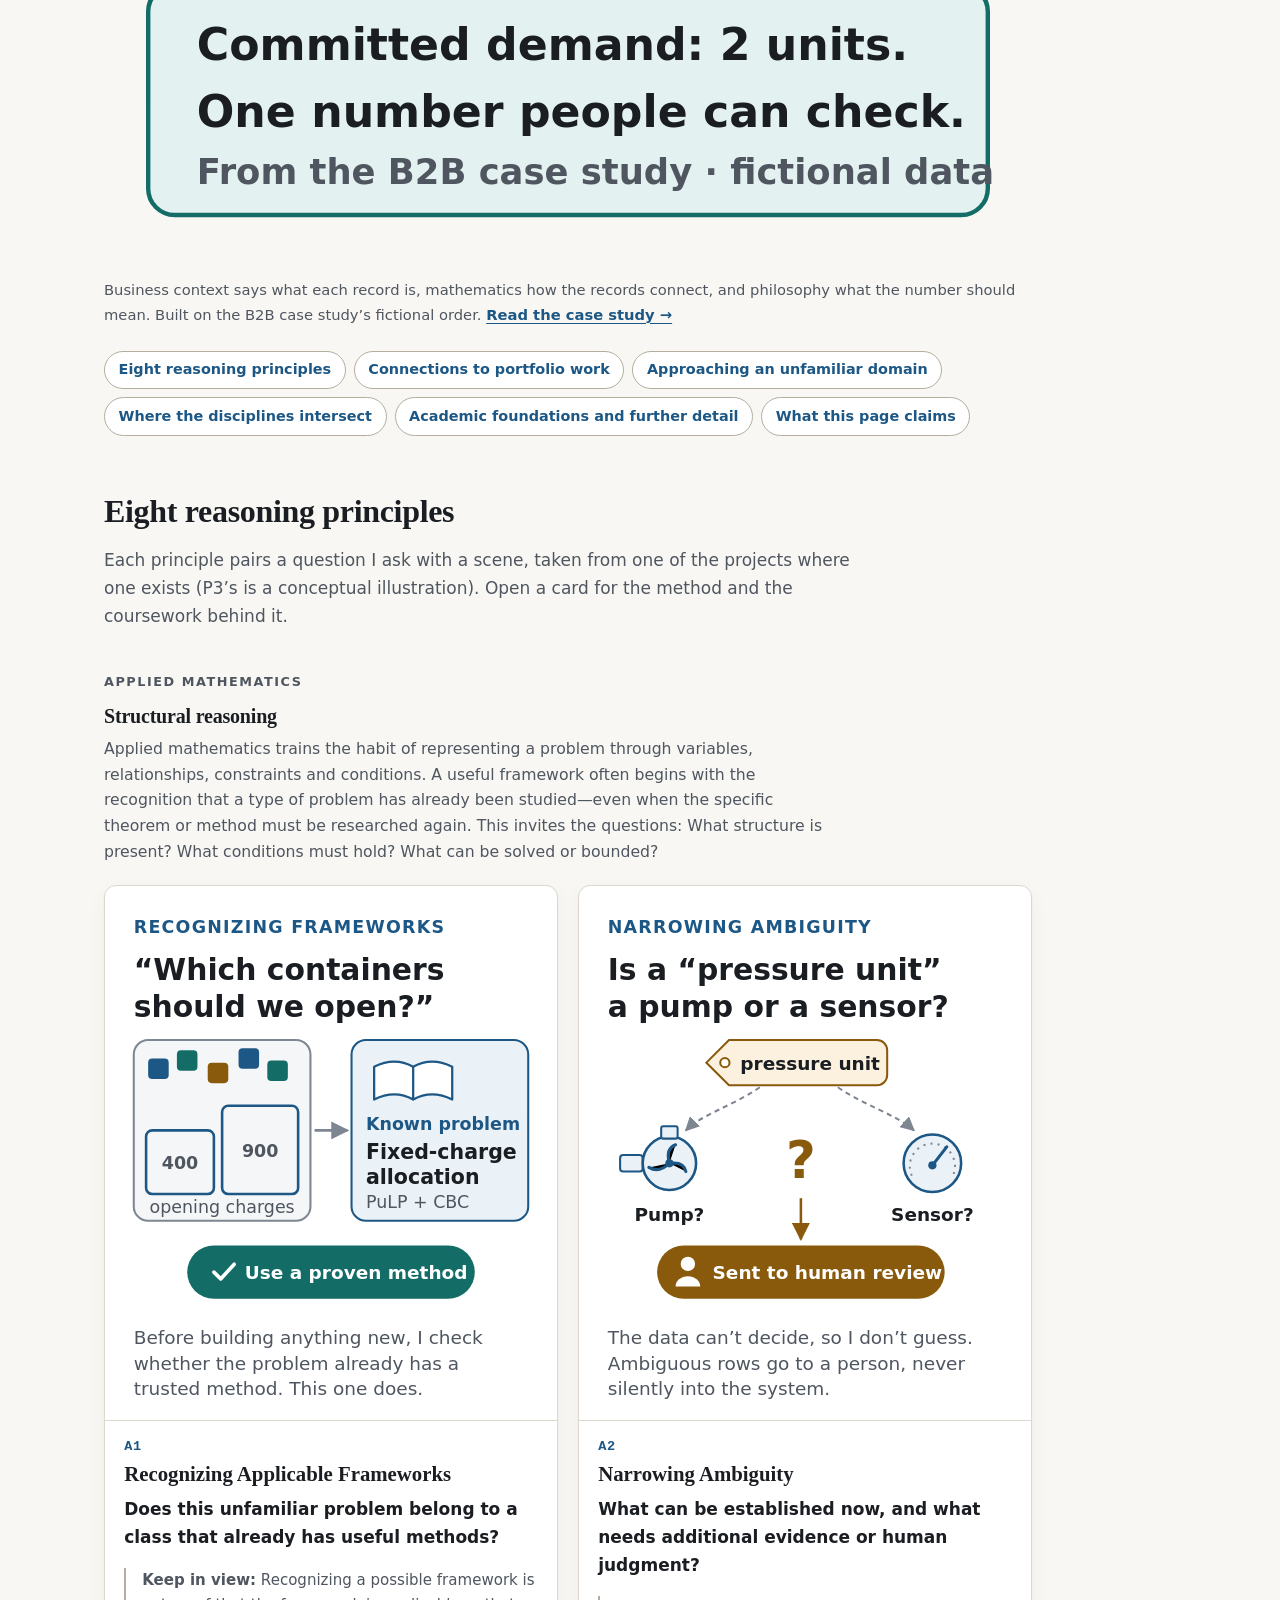
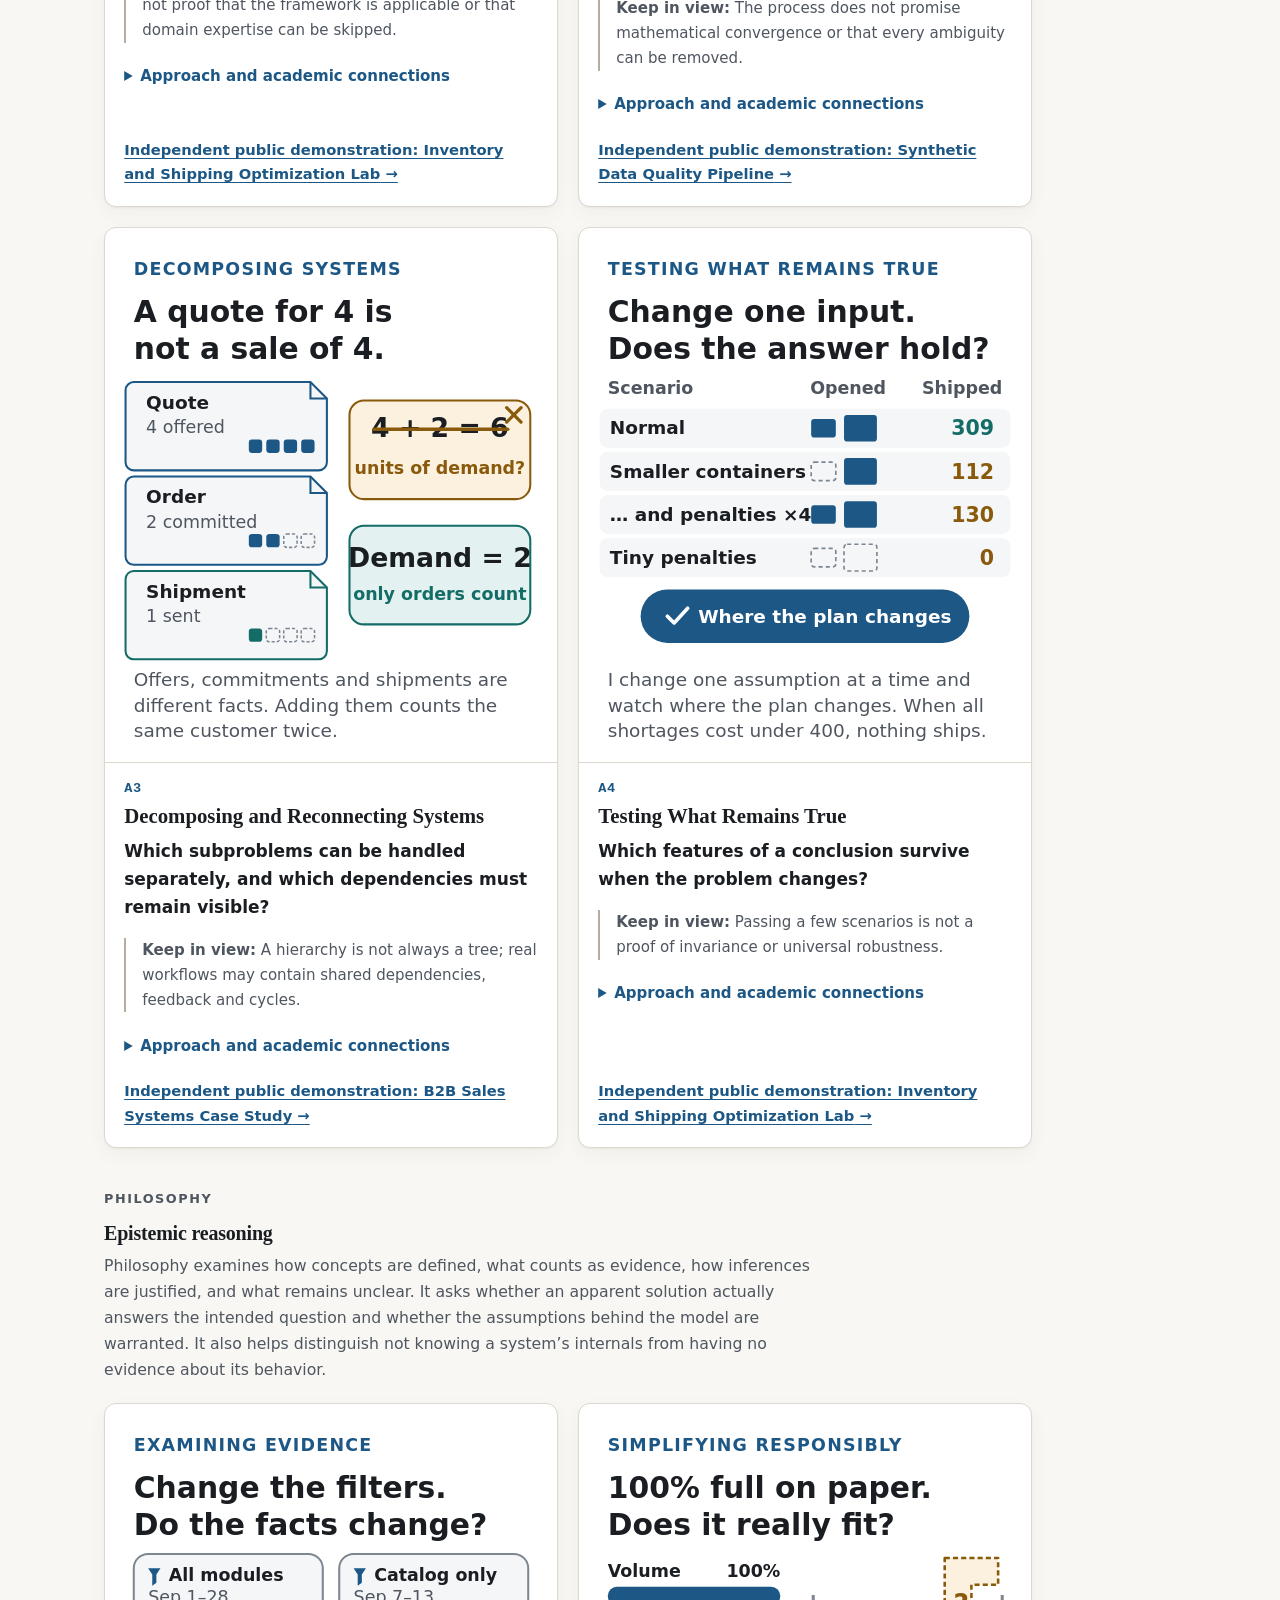
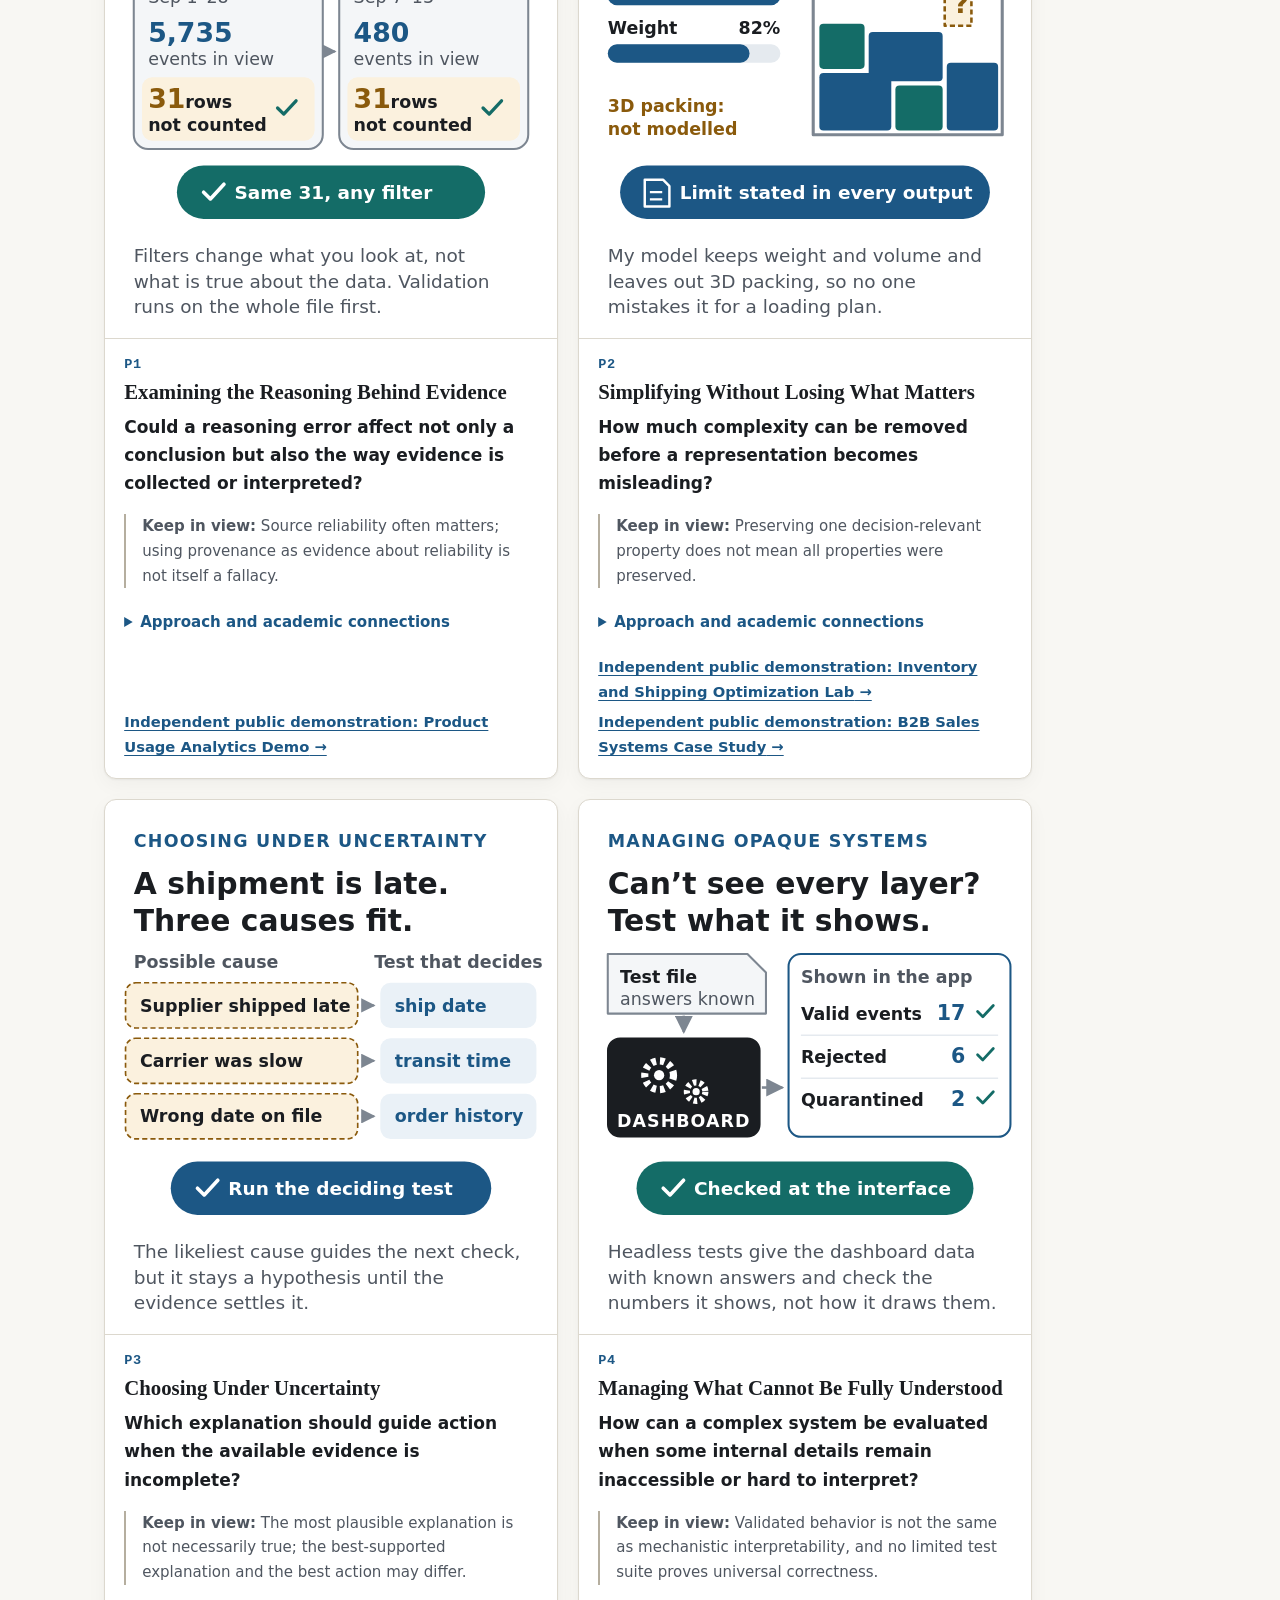
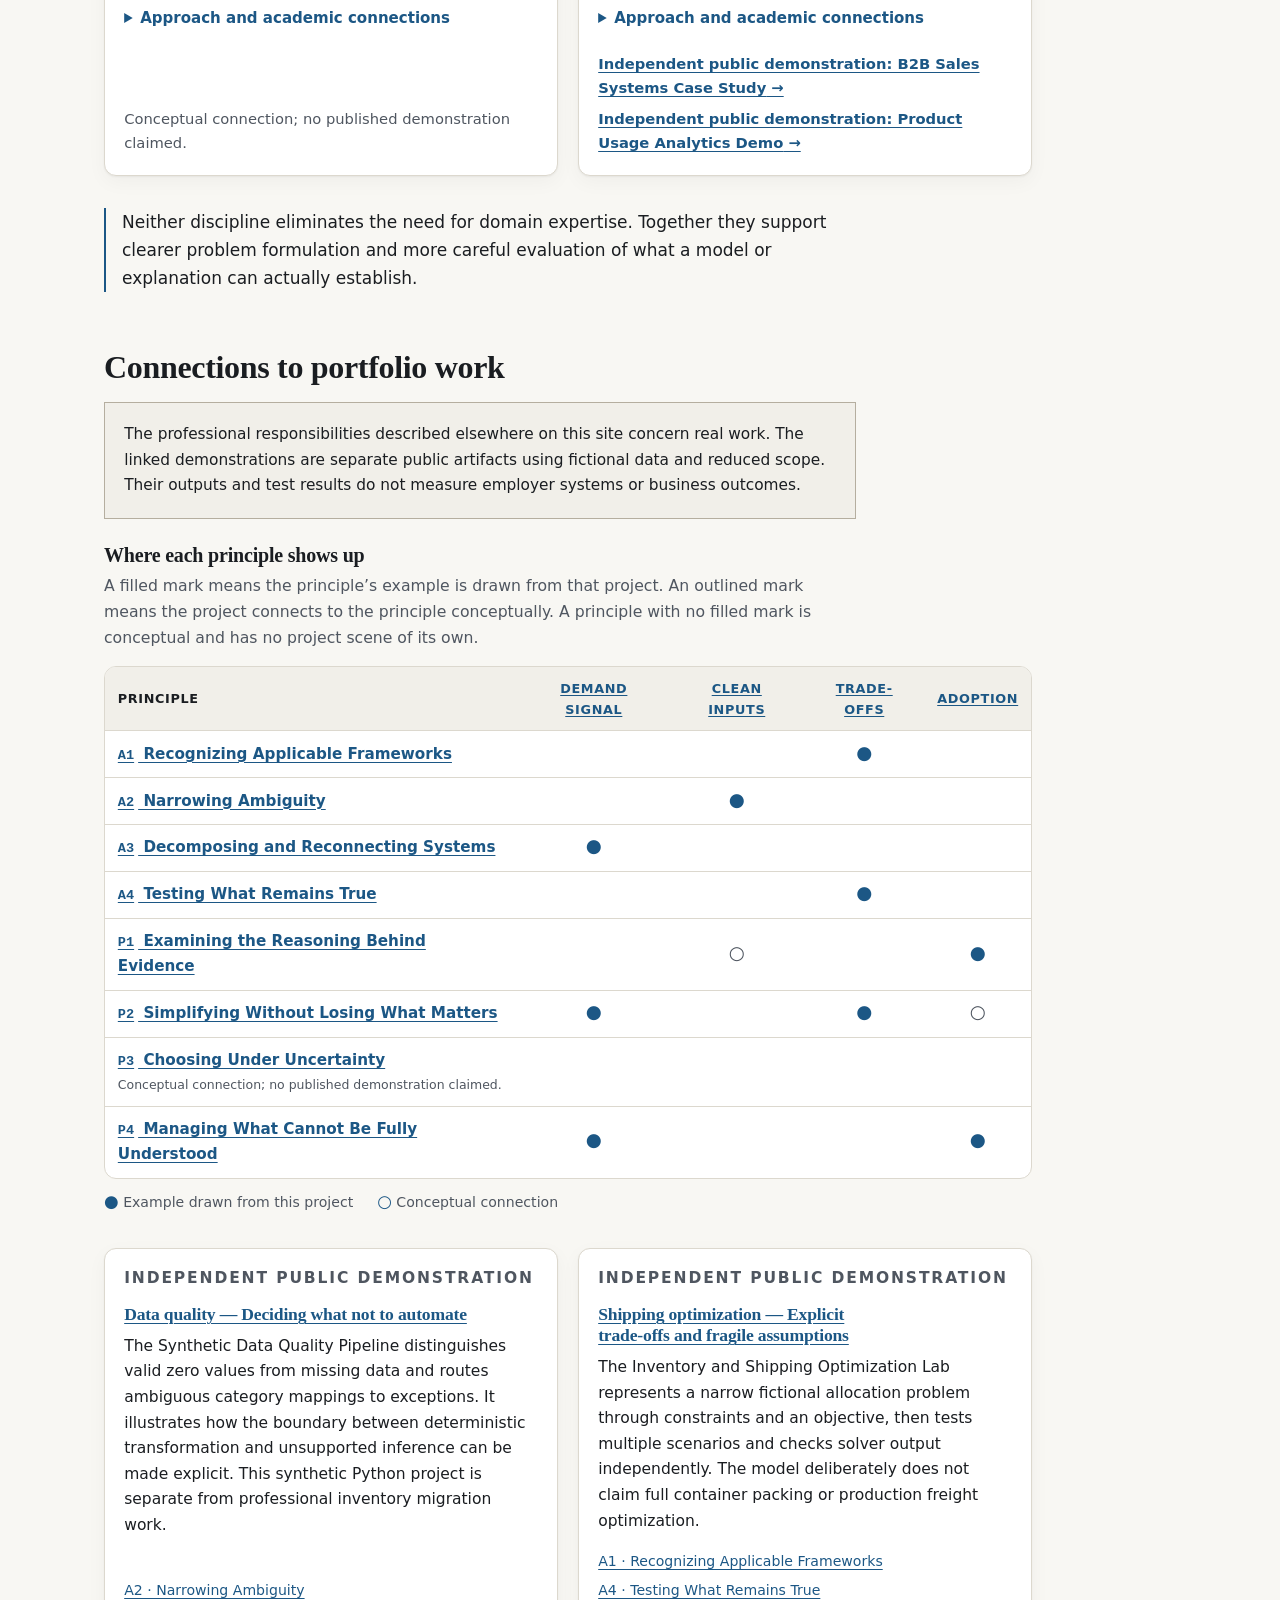
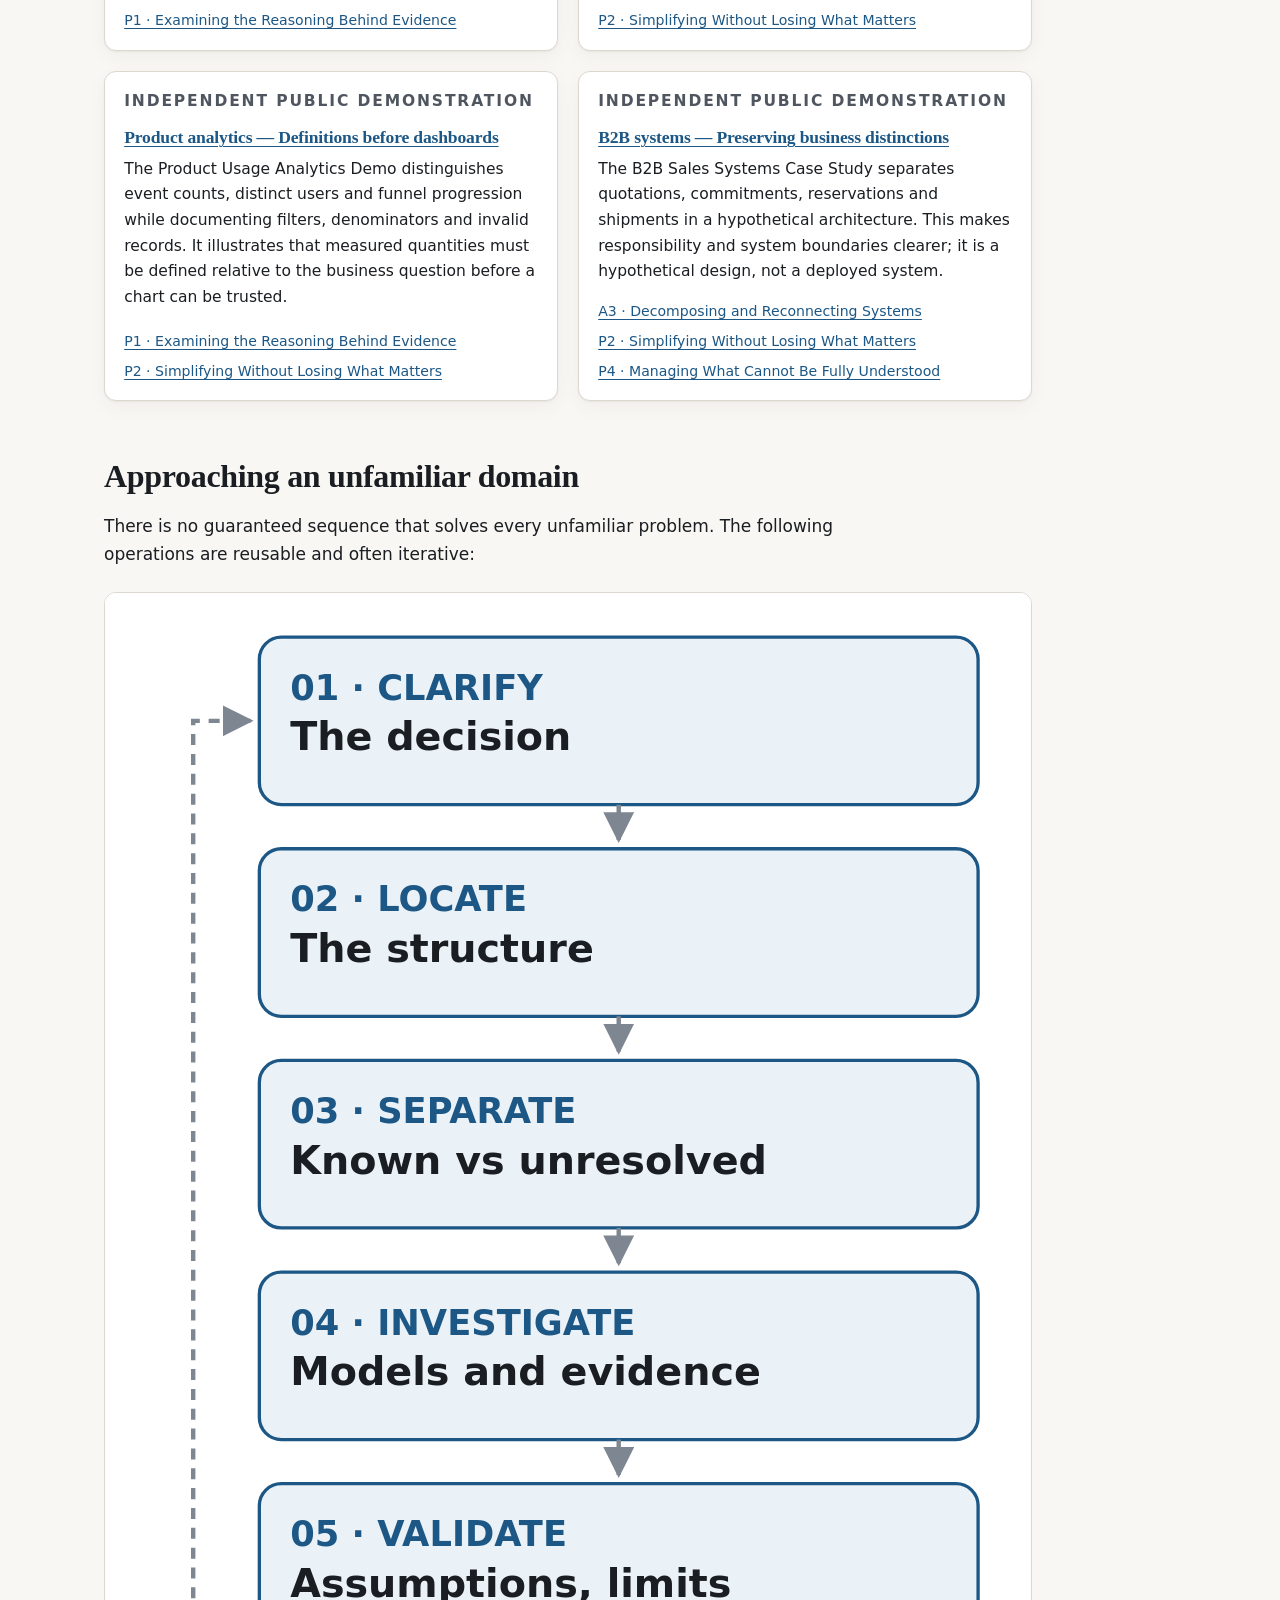
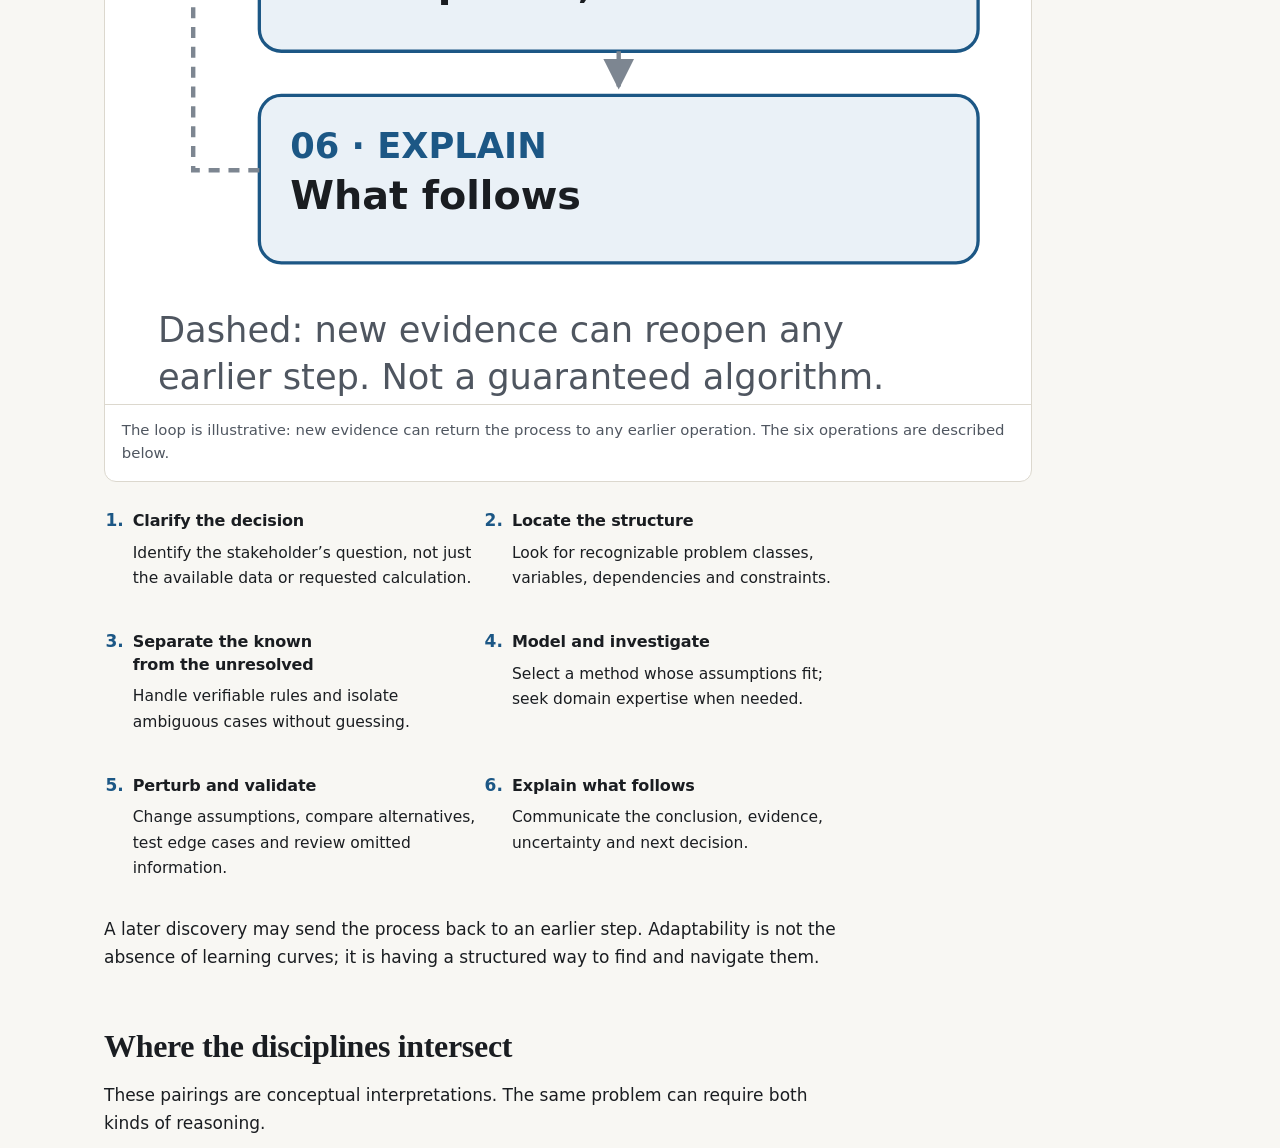
==== commit b71941b7: "Position the site around supply planning that informs restocking decisions - Hero: supply and invent" ====
--- a/applied-thinking/index.html
+++ b/applied-thinking/index.html
@@ -138,7 +138,7 @@
       </article>
     </li></ul>
       </div><p class="thinking-shared">Neither discipline eliminates the need for domain expertise. Together they support clearer problem formulation and more careful evaluation of what a model or explanation can actually establish.</p></section><section id="in-practice" class="thinking-section" aria-labelledby="in-practice-title"><h2 id="in-practice-title">Connections to portfolio work</h2><p class="thinking-boundary">The professional responsibilities described elsewhere on this site concern real work. The linked demonstrations are separate public artifacts using fictional data and reduced scope. Their outputs and test results do not measure employer systems or business outcomes.</p><div class="matrix-block"><h3>Where each principle shows up</h3><p>A filled mark means the principle’s example is drawn from that project. An outlined mark means the project connects to the principle conceptually. A principle with no filled mark is conceptual and has no project scene of its own.</p>
-      <div class="matrix-wrap"><table class="matrix"><thead><tr><th scope="col">Principle</th><th scope="col"><a href="../projects/inventory-shipping-optimization-lab/">Optimization</a></th><th scope="col"><a href="../projects/b2b-sales-systems-case-study/">Systems design</a></th><th scope="col"><a href="../projects/product-usage-analytics-demo/">Product analytics</a></th><th scope="col"><a href="../projects/synthetic-data-quality-pipeline/">Data quality</a></th></tr></thead><tbody><tr><th scope="row"><a href="#framework-recognition"><span class="matrix__code">A1</span> Recognizing Applicable Frameworks</a></th><td class="matrix__cell matrix__cell--example" data-project="Optimization"><span class="matrix__mark" aria-hidden="true">●</span><span class="matrix__text">Example drawn from this project</span></td><td class="matrix__cell matrix__cell--none" data-project="Systems design"><span class="matrix__mark" aria-hidden="true"></span><span class="matrix__text">Not linked</span></td><td class="matrix__cell matrix__cell--none" data-project="Product analytics"><span class="matrix__mark" aria-hidden="true"></span><span class="matrix__text">Not linked</span></td><td class="matrix__cell matrix__cell--none" data-project="Data quality"><span class="matrix__mark" aria-hidden="true"></span><span class="matrix__text">Not linked</span></td></tr><tr><th scope="row"><a href="#boundary-refinement"><span class="matrix__code">A2</span> Narrowing Ambiguity</a></th><td class="matrix__cell matrix__cell--none" data-project="Optimization"><span class="matrix__mark" aria-hidden="true"></span><span class="matrix__text">Not linked</span></td><td class="matrix__cell matrix__cell--none" data-project="Systems design"><span class="matrix__mark" aria-hidden="true"></span><span class="matrix__text">Not linked</span></td><td class="matrix__cell matrix__cell--none" data-project="Product analytics"><span class="matrix__mark" aria-hidden="true"></span><span class="matrix__text">Not linked</span></td><td class="matrix__cell matrix__cell--example" data-project="Data quality"><span class="matrix__mark" aria-hidden="true">●</span><span class="matrix__text">Example drawn from this project</span></td></tr><tr><th scope="row"><a href="#graph-decomposition"><span class="matrix__code">A3</span> Decomposing and Reconnecting Systems</a></th><td class="matrix__cell matrix__cell--none" data-project="Optimization"><span class="matrix__mark" aria-hidden="true"></span><span class="matrix__text">Not linked</span></td><td class="matrix__cell matrix__cell--example" data-project="Systems design"><span class="matrix__mark" aria-hidden="true">●</span><span class="matrix__text">Example drawn from this project</span></td><td class="matrix__cell matrix__cell--none" data-project="Product analytics"><span class="matrix__mark" aria-hidden="true"></span><span class="matrix__text">Not linked</span></td><td class="matrix__cell matrix__cell--none" data-project="Data quality"><span class="matrix__mark" aria-hidden="true"></span><span class="matrix__text">Not linked</span></td></tr><tr><th scope="row"><a href="#invariance-perturbation"><span class="matrix__code">A4</span> Testing What Remains True</a></th><td class="matrix__cell matrix__cell--example" data-project="Optimization"><span class="matrix__mark" aria-hidden="true">●</span><span class="matrix__text">Example drawn from this project</span></td><td class="matrix__cell matrix__cell--none" data-project="Systems design"><span class="matrix__mark" aria-hidden="true"></span><span class="matrix__text">Not linked</span></td><td class="matrix__cell matrix__cell--none" data-project="Product analytics"><span class="matrix__mark" aria-hidden="true"></span><span class="matrix__text">Not linked</span></td><td class="matrix__cell matrix__cell--none" data-project="Data quality"><span class="matrix__mark" aria-hidden="true"></span><span class="matrix__text">Not linked</span></td></tr><tr><th scope="row"><a href="#inference-evidence"><span class="matrix__code">P1</span> Examining the Reasoning Behind Evidence</a></th><td class="matrix__cell matrix__cell--none" data-project="Optimization"><span class="matrix__mark" aria-hidden="true"></span><span class="matrix__text">Not linked</span></td><td class="matrix__cell matrix__cell--none" data-project="Systems design"><span class="matrix__mark" aria-hidden="true"></span><span class="matrix__text">Not linked</span></td><td class="matrix__cell matrix__cell--example" data-project="Product analytics"><span class="matrix__mark" aria-hidden="true">●</span><span class="matrix__text">Example drawn from this project</span></td><td class="matrix__cell matrix__cell--connects" data-project="Data quality"><span class="matrix__mark" aria-hidden="true">○</span><span class="matrix__text">Conceptual connection</span></td></tr><tr><th scope="row"><a href="#responsible-abstraction"><span class="matrix__code">P2</span> Simplifying Without Losing What Matters</a></th><td class="matrix__cell matrix__cell--example" data-project="Optimization"><span class="matrix__mark" aria-hidden="true">●</span><span class="matrix__text">Example drawn from this project</span></td><td class="matrix__cell matrix__cell--example" data-project="Systems design"><span class="matrix__mark" aria-hidden="true">●</span><span class="matrix__text">Example drawn from this project</span></td><td class="matrix__cell matrix__cell--connects" data-project="Product analytics"><span class="matrix__mark" aria-hidden="true">○</span><span class="matrix__text">Conceptual connection</span></td><td class="matrix__cell matrix__cell--none" data-project="Data quality"><span class="matrix__mark" aria-hidden="true"></span><span class="matrix__text">Not linked</span></td></tr><tr><th scope="row"><a href="#abductive-reasoning"><span class="matrix__code">P3</span> Choosing Under Uncertainty</a><small>Conceptual connection; no published demonstration claimed.</small></th><td class="matrix__cell matrix__cell--none" data-project="Optimization"><span class="matrix__mark" aria-hidden="true"></span><span class="matrix__text">Not linked</span></td><td class="matrix__cell matrix__cell--none" data-project="Systems design"><span class="matrix__mark" aria-hidden="true"></span><span class="matrix__text">Not linked</span></td><td class="matrix__cell matrix__cell--none" data-project="Product analytics"><span class="matrix__mark" aria-hidden="true"></span><span class="matrix__text">Not linked</span></td><td class="matrix__cell matrix__cell--none" data-project="Data quality"><span class="matrix__mark" aria-hidden="true"></span><span class="matrix__text">Not linked</span></td></tr><tr><th scope="row"><a href="#opacity-management"><span class="matrix__code">P4</span> Managing What Cannot Be Fully Understood</a></th><td class="matrix__cell matrix__cell--none" data-project="Optimization"><span class="matrix__mark" aria-hidden="true"></span><span class="matrix__text">Not linked</span></td><td class="matrix__cell matrix__cell--example" data-project="Systems design"><span class="matrix__mark" aria-hidden="true">●</span><span class="matrix__text">Example drawn from this project</span></td><td class="matrix__cell matrix__cell--example" data-project="Product analytics"><span class="matrix__mark" aria-hidden="true">●</span><span class="matrix__text">Example drawn from this project</span></td><td class="matrix__cell matrix__cell--none" data-project="Data quality"><span class="matrix__mark" aria-hidden="true"></span><span class="matrix__text">Not linked</span></td></tr></tbody></table></div>
+      <div class="matrix-wrap"><table class="matrix"><thead><tr><th scope="col">Principle</th><th scope="col"><a href="../projects/b2b-sales-systems-case-study/">Demand signal</a></th><th scope="col"><a href="../projects/synthetic-data-quality-pipeline/">Clean inputs</a></th><th scope="col"><a href="../projects/inventory-shipping-optimization-lab/">Trade-offs</a></th><th scope="col"><a href="../projects/product-usage-analytics-demo/">Adoption</a></th></tr></thead><tbody><tr><th scope="row"><a href="#framework-recognition"><span class="matrix__code">A1</span> Recognizing Applicable Frameworks</a></th><td class="matrix__cell matrix__cell--none" data-project="Demand signal"><span class="matrix__mark" aria-hidden="true"></span><span class="matrix__text">Not linked</span></td><td class="matrix__cell matrix__cell--none" data-project="Clean inputs"><span class="matrix__mark" aria-hidden="true"></span><span class="matrix__text">Not linked</span></td><td class="matrix__cell matrix__cell--example" data-project="Trade-offs"><span class="matrix__mark" aria-hidden="true">●</span><span class="matrix__text">Example drawn from this project</span></td><td class="matrix__cell matrix__cell--none" data-project="Adoption"><span class="matrix__mark" aria-hidden="true"></span><span class="matrix__text">Not linked</span></td></tr><tr><th scope="row"><a href="#boundary-refinement"><span class="matrix__code">A2</span> Narrowing Ambiguity</a></th><td class="matrix__cell matrix__cell--none" data-project="Demand signal"><span class="matrix__mark" aria-hidden="true"></span><span class="matrix__text">Not linked</span></td><td class="matrix__cell matrix__cell--example" data-project="Clean inputs"><span class="matrix__mark" aria-hidden="true">●</span><span class="matrix__text">Example drawn from this project</span></td><td class="matrix__cell matrix__cell--none" data-project="Trade-offs"><span class="matrix__mark" aria-hidden="true"></span><span class="matrix__text">Not linked</span></td><td class="matrix__cell matrix__cell--none" data-project="Adoption"><span class="matrix__mark" aria-hidden="true"></span><span class="matrix__text">Not linked</span></td></tr><tr><th scope="row"><a href="#graph-decomposition"><span class="matrix__code">A3</span> Decomposing and Reconnecting Systems</a></th><td class="matrix__cell matrix__cell--example" data-project="Demand signal"><span class="matrix__mark" aria-hidden="true">●</span><span class="matrix__text">Example drawn from this project</span></td><td class="matrix__cell matrix__cell--none" data-project="Clean inputs"><span class="matrix__mark" aria-hidden="true"></span><span class="matrix__text">Not linked</span></td><td class="matrix__cell matrix__cell--none" data-project="Trade-offs"><span class="matrix__mark" aria-hidden="true"></span><span class="matrix__text">Not linked</span></td><td class="matrix__cell matrix__cell--none" data-project="Adoption"><span class="matrix__mark" aria-hidden="true"></span><span class="matrix__text">Not linked</span></td></tr><tr><th scope="row"><a href="#invariance-perturbation"><span class="matrix__code">A4</span> Testing What Remains True</a></th><td class="matrix__cell matrix__cell--none" data-project="Demand signal"><span class="matrix__mark" aria-hidden="true"></span><span class="matrix__text">Not linked</span></td><td class="matrix__cell matrix__cell--none" data-project="Clean inputs"><span class="matrix__mark" aria-hidden="true"></span><span class="matrix__text">Not linked</span></td><td class="matrix__cell matrix__cell--example" data-project="Trade-offs"><span class="matrix__mark" aria-hidden="true">●</span><span class="matrix__text">Example drawn from this project</span></td><td class="matrix__cell matrix__cell--none" data-project="Adoption"><span class="matrix__mark" aria-hidden="true"></span><span class="matrix__text">Not linked</span></td></tr><tr><th scope="row"><a href="#inference-evidence"><span class="matrix__code">P1</span> Examining the Reasoning Behind Evidence</a></th><td class="matrix__cell matrix__cell--none" data-project="Demand signal"><span class="matrix__mark" aria-hidden="true"></span><span class="matrix__text">Not linked</span></td><td class="matrix__cell matrix__cell--connects" data-project="Clean inputs"><span class="matrix__mark" aria-hidden="true">○</span><span class="matrix__text">Conceptual connection</span></td><td class="matrix__cell matrix__cell--none" data-project="Trade-offs"><span class="matrix__mark" aria-hidden="true"></span><span class="matrix__text">Not linked</span></td><td class="matrix__cell matrix__cell--example" data-project="Adoption"><span class="matrix__mark" aria-hidden="true">●</span><span class="matrix__text">Example drawn from this project</span></td></tr><tr><th scope="row"><a href="#responsible-abstraction"><span class="matrix__code">P2</span> Simplifying Without Losing What Matters</a></th><td class="matrix__cell matrix__cell--example" data-project="Demand signal"><span class="matrix__mark" aria-hidden="true">●</span><span class="matrix__text">Example drawn from this project</span></td><td class="matrix__cell matrix__cell--none" data-project="Clean inputs"><span class="matrix__mark" aria-hidden="true"></span><span class="matrix__text">Not linked</span></td><td class="matrix__cell matrix__cell--example" data-project="Trade-offs"><span class="matrix__mark" aria-hidden="true">●</span><span class="matrix__text">Example drawn from this project</span></td><td class="matrix__cell matrix__cell--connects" data-project="Adoption"><span class="matrix__mark" aria-hidden="true">○</span><span class="matrix__text">Conceptual connection</span></td></tr><tr><th scope="row"><a href="#abductive-reasoning"><span class="matrix__code">P3</span> Choosing Under Uncertainty</a><small>Conceptual connection; no published demonstration claimed.</small></th><td class="matrix__cell matrix__cell--none" data-project="Demand signal"><span class="matrix__mark" aria-hidden="true"></span><span class="matrix__text">Not linked</span></td><td class="matrix__cell matrix__cell--none" data-project="Clean inputs"><span class="matrix__mark" aria-hidden="true"></span><span class="matrix__text">Not linked</span></td><td class="matrix__cell matrix__cell--none" data-project="Trade-offs"><span class="matrix__mark" aria-hidden="true"></span><span class="matrix__text">Not linked</span></td><td class="matrix__cell matrix__cell--none" data-project="Adoption"><span class="matrix__mark" aria-hidden="true"></span><span class="matrix__text">Not linked</span></td></tr><tr><th scope="row"><a href="#opacity-management"><span class="matrix__code">P4</span> Managing What Cannot Be Fully Understood</a></th><td class="matrix__cell matrix__cell--example" data-project="Demand signal"><span class="matrix__mark" aria-hidden="true">●</span><span class="matrix__text">Example drawn from this project</span></td><td class="matrix__cell matrix__cell--none" data-project="Clean inputs"><span class="matrix__mark" aria-hidden="true"></span><span class="matrix__text">Not linked</span></td><td class="matrix__cell matrix__cell--none" data-project="Trade-offs"><span class="matrix__mark" aria-hidden="true"></span><span class="matrix__text">Not linked</span></td><td class="matrix__cell matrix__cell--example" data-project="Adoption"><span class="matrix__mark" aria-hidden="true">●</span><span class="matrix__text">Example drawn from this project</span></td></tr></tbody></table></div>
       <ul class="matrix-key"><li><span aria-hidden="true">●</span> Example drawn from this project</li><li><span aria-hidden="true">○</span> Conceptual connection</li></ul></div><ul class="thinking-cards"><li><article><p class="eyebrow">Independent public demonstration</p><h3><a href="../projects/synthetic-data-quality-pipeline/">Data quality — Deciding what not to automate</a></h3><p>The Synthetic Data Quality Pipeline distinguishes valid zero values from missing data and routes ambiguous category mappings to exceptions. It illustrates how the boundary between deterministic transformation and unsupported inference can be made explicit. This synthetic Python project is separate from professional inventory migration work.</p><ul class="thinking-links"><li><a href="#boundary-refinement">A2 · Narrowing Ambiguity</a></li><li><a href="#inference-evidence">P1 · Examining the Reasoning Behind Evidence</a></li></ul></article></li><li><article><p class="eyebrow">Independent public demonstration</p><h3><a href="../projects/inventory-shipping-optimization-lab/">Shipping optimization — Explicit trade-offs and fragile assumptions</a></h3><p>The Inventory and Shipping Optimization Lab represents a narrow fictional allocation problem through constraints and an objective, then tests multiple scenarios and checks solver output independently. The model deliberately does not claim full container packing or production freight optimization.</p><ul class="thinking-links"><li><a href="#framework-recognition">A1 · Recognizing Applicable Frameworks</a></li><li><a href="#invariance-perturbation">A4 · Testing What Remains True</a></li><li><a href="#responsible-abstraction">P2 · Simplifying Without Losing What Matters</a></li></ul></article></li><li><article><p class="eyebrow">Independent public demonstration</p><h3><a href="../projects/product-usage-analytics-demo/">Product analytics — Definitions before dashboards</a></h3><p>The Product Usage Analytics Demo distinguishes event counts, distinct users and funnel progression while documenting filters, denominators and invalid records. It illustrates that measured quantities must be defined relative to the business question before a chart can be trusted.</p><ul class="thinking-links"><li><a href="#inference-evidence">P1 · Examining the Reasoning Behind Evidence</a></li><li><a href="#responsible-abstraction">P2 · Simplifying Without Losing What Matters</a></li></ul></article></li><li><article><p class="eyebrow">Independent public demonstration</p><h3><a href="../projects/b2b-sales-systems-case-study/">B2B systems — Preserving business distinctions</a></h3><p>The B2B Sales Systems Case Study separates quotations, commitments, reservations and shipments in a hypothetical architecture. This makes responsibility and system boundaries clearer; it is a hypothetical design, not a deployed system.</p><ul class="thinking-links"><li><a href="#graph-decomposition">A3 · Decomposing and Reconnecting Systems</a></li><li><a href="#responsible-abstraction">P2 · Simplifying Without Losing What Matters</a></li><li><a href="#opacity-management">P4 · Managing What Cannot Be Fully Understood</a></li></ul></article></li></ul></section><section id="workflow" class="thinking-section" aria-labelledby="workflow-title"><h2 id="workflow-title">Approaching an unfamiliar domain</h2><p>There is no guaranteed sequence that solves every unfamiliar problem. The following operations are reusable and often iterative:</p><figure class="technical-figure thinking-figure"><picture><source media="(prefers-color-scheme: dark) and (max-width: 39.99rem)" srcset="../assets/visuals/thinking-cycle-narrow-dark.svg" width="420" height="640"><source media="(max-width: 39.99rem)" srcset="../assets/visuals/thinking-cycle-narrow.svg" width="420" height="640"><source media="(prefers-color-scheme: dark)" srcset="../assets/visuals/thinking-cycle-dark.svg" width="760" height="320"><img src="../assets/visuals/thinking-cycle.svg" alt="Six reasoning operations form a cycle: clarify, locate, separate, investigate, validate and explain. A return path indicates that new evidence may reopen earlier questions." width="760" height="320" loading="lazy" decoding="async"></picture><figcaption>The loop is illustrative: new evidence can return the process to any earlier operation. The six operations are described below.</figcaption></figure><ol class="thinking-workflow"><li id="step-clarify"><h3>Clarify the decision</h3><p>Identify the stakeholder’s question, not just the available data or requested calculation.</p></li><li id="step-locate"><h3>Locate the structure</h3><p>Look for recognizable problem classes, variables, dependencies and constraints.</p></li><li id="step-separate"><h3>Separate the known from the unresolved</h3><p>Handle verifiable rules and isolate ambiguous cases without guessing.</p></li><li id="step-investigate"><h3>Model and investigate</h3><p>Select a method whose assumptions fit; seek domain expertise when needed.</p></li><li id="step-validate"><h3>Perturb and validate</h3><p>Change assumptions, compare alternatives, test edge cases and review omitted information.</p></li><li id="step-explain"><h3>Explain what follows</h3><p>Communicate the conclusion, evidence, uncertainty and next decision.</p></li></ol><p>A later discovery may send the process back to an earlier step. Adaptability is not the absence of learning curves; it is having a structured way to find and navigate them.</p></section><section id="connections" class="thinking-section" aria-labelledby="connections-title"><h2 id="connections-title">Where the disciplines intersect</h2><p>These pairings are conceptual interpretations. The same problem can require both kinds of reasoning.</p><ul class="thinking-cards"><li><article id="framework-justification"><h3>Frameworks and justification</h3><p>The existence of an established method answers how one might solve the problem. It does not answer whether this problem satisfies the method’s conditions.</p><ul class="thinking-links"><li><a href="#framework-recognition">A1 · Recognizing Applicable Frameworks</a></li><li><a href="#inference-evidence">P1 · Examining the Reasoning Behind Evidence</a></li></ul></article></li><li><article id="decomposition-reduction"><h3>Decomposition and reductionism</h3><p>Breaking a system into parts helps make it tractable. Evaluating what the split excludes protects against a locally correct but globally misleading solution.</p><ul class="thinking-links"><li><a href="#graph-decomposition">A3 · Decomposing and Reconnecting Systems</a></li><li><a href="#responsible-abstraction">P2 · Simplifying Without Losing What Matters</a></li></ul></article></li><li><article id="boundaries-inference"><h3>Boundaries and uncertain inference</h3><p>Deterministic checks can narrow the unresolved space; abduction helps evaluate the explanations that remain when the evidence does not uniquely settle them.</p><ul class="thinking-links"><li><a href="#boundary-refinement">A2 · Narrowing Ambiguity</a></li><li><a href="#abductive-reasoning">P3 · Choosing Under Uncertainty</a></li></ul></article></li><li><article id="robustness-opacity"><h3>Perturbation and opacity</h3><p>Changing inputs or assumptions can test observable behavior without requiring full access to the internal mechanism. It does not eliminate all hidden failure modes.</p><ul class="thinking-links"><li><a href="#invariance-perturbation">A4 · Testing What Remains True</a></li><li><a href="#opacity-management">P4 · Managing What Cannot Be Fully Understood</a></li></ul></article></li><li><article id="models-decisions"><h3>Models and decisions</h3><p>A mathematical model can rank feasible choices against its stated objective; philosophy and domain judgment are needed to examine whether the objective is appropriate in the first place.</p><ul class="thinking-links"><li><a href="#framework-recognition">A1 · Recognizing Applicable Frameworks</a></li><li><a href="#abductive-reasoning">P3 · Choosing Under Uncertainty</a></li><li><a href="#responsible-abstraction">P2 · Simplifying Without Losing What Matters</a></li></ul></article></li></ul></section><section id="academic" class="thinking-section" aria-labelledby="academic-title"><h2 id="academic-title">Academic foundations and further detail</h2><p>Courses I completed in applied mathematics and philosophy, each explained in plain terms with where it shows up in practice.</p><table class="thinking-table"><thead><tr><th scope="col">Course</th><th scope="col">In plain terms</th></tr></thead><tbody><tr><th scope="row">Operations Research</th><td>Like packing a moving truck on a budget: finding the best plan among the ones that actually fit. The shipping optimization project uses one of its standard tools, integer programming, to weigh the cost of unshipped units against the cost of opening another container.</td></tr><tr><th scope="row">Mathematical Modeling</th><td>Like drawing a map before a trip: decide what goes on it, what to leave off, then check the map against the road. Every project here starts by writing down what its model assumes.</td></tr><tr><th scope="row">Network Models</th><td>Like a subway map: it shows what connects to what, so you can see where a delay spreads. The B2B case study uses this to trace how a quote, an order and a shipment depend on each other.</td></tr><tr><th scope="row">Probability</th><td>Like a weather forecast: a calibrated guess you update as conditions change. It’s also how AI models work: they generate a probable answer, not a guaranteed one. In practice, it means keeping estimates labelled as estimates, revising them when facts arrive, and checking AI output rather than taking it as fact.</td></tr><tr><th scope="row">Ordinary Differential Equations</th><td>Like a bathtub filling and draining at the same time: the level depends on both rates over time, not just where it started. Useful for anything that accumulates, like stock, users or backlogs.</td></tr><tr><th scope="row">Real Analysis</th><td>If calculus is learning to drive, real analysis is learning how the engine works, and when it won’t start. In practice, it means checking a method’s conditions before trusting its answer.</td></tr><tr><th scope="row">Multivariable Analysis (Spivak, Calculus on Manifolds)</th><td>Real analysis explains the engine; this explains how the whole vehicle handles when steering, throttle and brakes change at once, and proves when a small adjustment has a predictable effect. In practice: judging when a simple estimate of how a result responds to many inputs can be trusted, and which conclusions don’t depend on how the problem is set up (see <a href="#invariance-perturbation">Testing What Remains True</a>).</td></tr><tr><th scope="row">Topology</th><td>Why a coffee mug and a donut count as the same shape: it studies what stays true when you bend and stretch something without tearing it. Behind it is a habit of asking which conclusions survive when the inputs change (see <a href="#invariance-perturbation">Testing What Remains True</a>).</td></tr><tr><th scope="row">Numerical Linear Algebra</th><td>The engine room of spreadsheets, search and machine learning: how computers work with huge tables of numbers fast, without rounding errors piling up. It explains why two correct-looking calculations can disagree.</td></tr><tr><th scope="row">Symbolic Logic</th><td>Grammar for arguments: it checks whether a conclusion really follows, however convincing it sounds. It helps spot a requirement or claim that doesn’t follow from its evidence.</td></tr><tr><th scope="row">Philosophy of Science</th><td>How to tell a good test from a lucky one: what counts as evidence, and how a method can fool you. It’s why every result on this site says how it was checked.</td></tr><tr><th scope="row">High Performance Computing</th><td>How to make computers solve large problems faster by splitting the work across many processors at once. Much of the difficulty isn’t the arithmetic but moving data: keeping it close to the processor that needs it and limiting how often processors wait on each other. It’s about knowing when a correct method will be too slow or costly at scale.</td></tr></tbody></table><p class="note">Detailed academic projects are deferred until reviewed artifacts are available.</p></section><section id="limitations" class="thinking-section" aria-labelledby="limitations-title"><h2 id="limitations-title">What this page claims</h2><p>This page describes transferable reasoning foundations, not a guarantee that a particular method works in every domain. Professional decisions still depend on appropriate evidence, stakeholder priorities, technical implementation and domain knowledge. The case studies show selected applications or analogues with their assumptions and limitations made explicit.</p><p class="thinking-boundary"><strong>Evidence boundary:</strong> The professional responsibilities described elsewhere on this site concern real work. The linked demonstrations are separate public artifacts using fictional data and reduced scope. Their outputs and test results do not measure employer systems or business outcomes.</p><div class="actions"><a class="btn btn--primary" href="../#projects">Explore the case studies</a></div></section></div></div>
 <!-- /main --></main>
   <footer class="site-footer" id="site-footer"><div class="wrap footer__inner">
--- a/assets/css/site.css
+++ b/assets/css/site.css
@@ -1063,3 +1063,35 @@
   .matrix__text { position: static; order: 2; width: auto; height: auto; overflow: visible; clip: auto; color: var(--muted); font-size: 0.85rem; white-space: normal; }
   .matrix__mark { order: 0; }
 }
+
+/* ---------- homepage: start here, workstreams, pipeline cards ---------- */
+.start-here { margin: 0 0 clamp(1.75rem, 4vw, 2.5rem); }
+.start-here__label { margin: 0 0 0.5rem; color: var(--muted); font-size: 0.75rem; font-weight: 750; letter-spacing: 0.1em; text-transform: uppercase; }
+.start-here ol { display: grid; grid-template-columns: minmax(0, 1fr); gap: 0.6rem; margin: 0; padding: 0; list-style: none; counter-reset: start; }
+.start-here li { counter-increment: start; }
+.start-here a { display: grid; grid-template-columns: 1.9rem minmax(0, 1fr); gap: 0.1rem 0.7rem; height: 100%; padding: 0.75rem 0.95rem; border: 1px solid var(--border); border-radius: var(--radius-sm); background: var(--surface); color: var(--text); text-decoration: none; }
+.start-here a::before { content: counter(start); grid-row: span 2; width: 1.9rem; height: 1.9rem; border-radius: 50%; background: var(--accent); color: var(--on-accent); font: 700 0.9rem/1.9rem var(--sans); text-align: center; }
+.start-here a:hover { border-color: var(--accent); }
+.start-here a:hover b { text-decoration: underline; }
+.start-here b { font-weight: 650; }
+.start-here span { color: var(--muted); font-size: 0.9rem; line-height: 1.45; }
+.hero__actions:has(+ .start-here) { margin-bottom: 1.25rem; }
+@media (min-width: 48rem) { .start-here ol { grid-template-columns: repeat(3, minmax(0, 1fr)); } }
+
+.workstreams__title { margin: 1.5rem 0 0.75rem; font-size: 1.2rem; }
+.workstreams { display: grid; grid-template-columns: minmax(0, 1fr); gap: 0.85rem; max-width: 58rem !important; margin: 0 0 1rem; padding: 0; list-style: none; }
+.workstream { display: flex; flex-direction: column; gap: 0.35rem; padding: 1rem 1.15rem; border: 1px solid var(--border); border-radius: var(--radius); background: var(--surface); }
+.workstream:first-child { border-color: var(--accent); box-shadow: 0 0 0 1px var(--accent); }
+.workstream h4 { margin: 0; font: 650 1.1rem/1.3 var(--serif); }
+.workstream p { margin: 0; color: var(--muted); font-size: 0.95rem; line-height: 1.5; }
+.workstream__link { margin-top: auto; padding-top: 0.35rem; font-size: 0.92rem; font-weight: 650; }
+@media (min-width: 44rem) { .workstreams { grid-template-columns: repeat(2, minmax(0, 1fr)); } .workstream:first-child { grid-column: 1 / -1; } }
+
+.card__stage { margin-right: 0.35rem; padding: 0.1rem 0.5rem; border-radius: 999px; background: var(--accent); color: var(--on-accent); letter-spacing: 0.05em; }
+.card__split { display: grid; gap: 0.5rem; margin: -0.5rem 0 1.25rem; padding: 0.75rem 0.9rem; border-radius: var(--radius-sm); background: var(--surface-sunk); font-size: 0.92rem; line-height: 1.45; }
+.card__split div { display: grid; gap: 0.1rem; }
+.card__split dt { color: var(--muted); font-size: 0.72rem; font-weight: 750; letter-spacing: 0.08em; text-transform: uppercase; }
+.card__split dd { margin: 0; }
+.card__split-person dt { color: var(--accent); }
+.card__split-person dd { font-weight: 600; }
+.story-facts__decides dd { color: var(--accent); }
